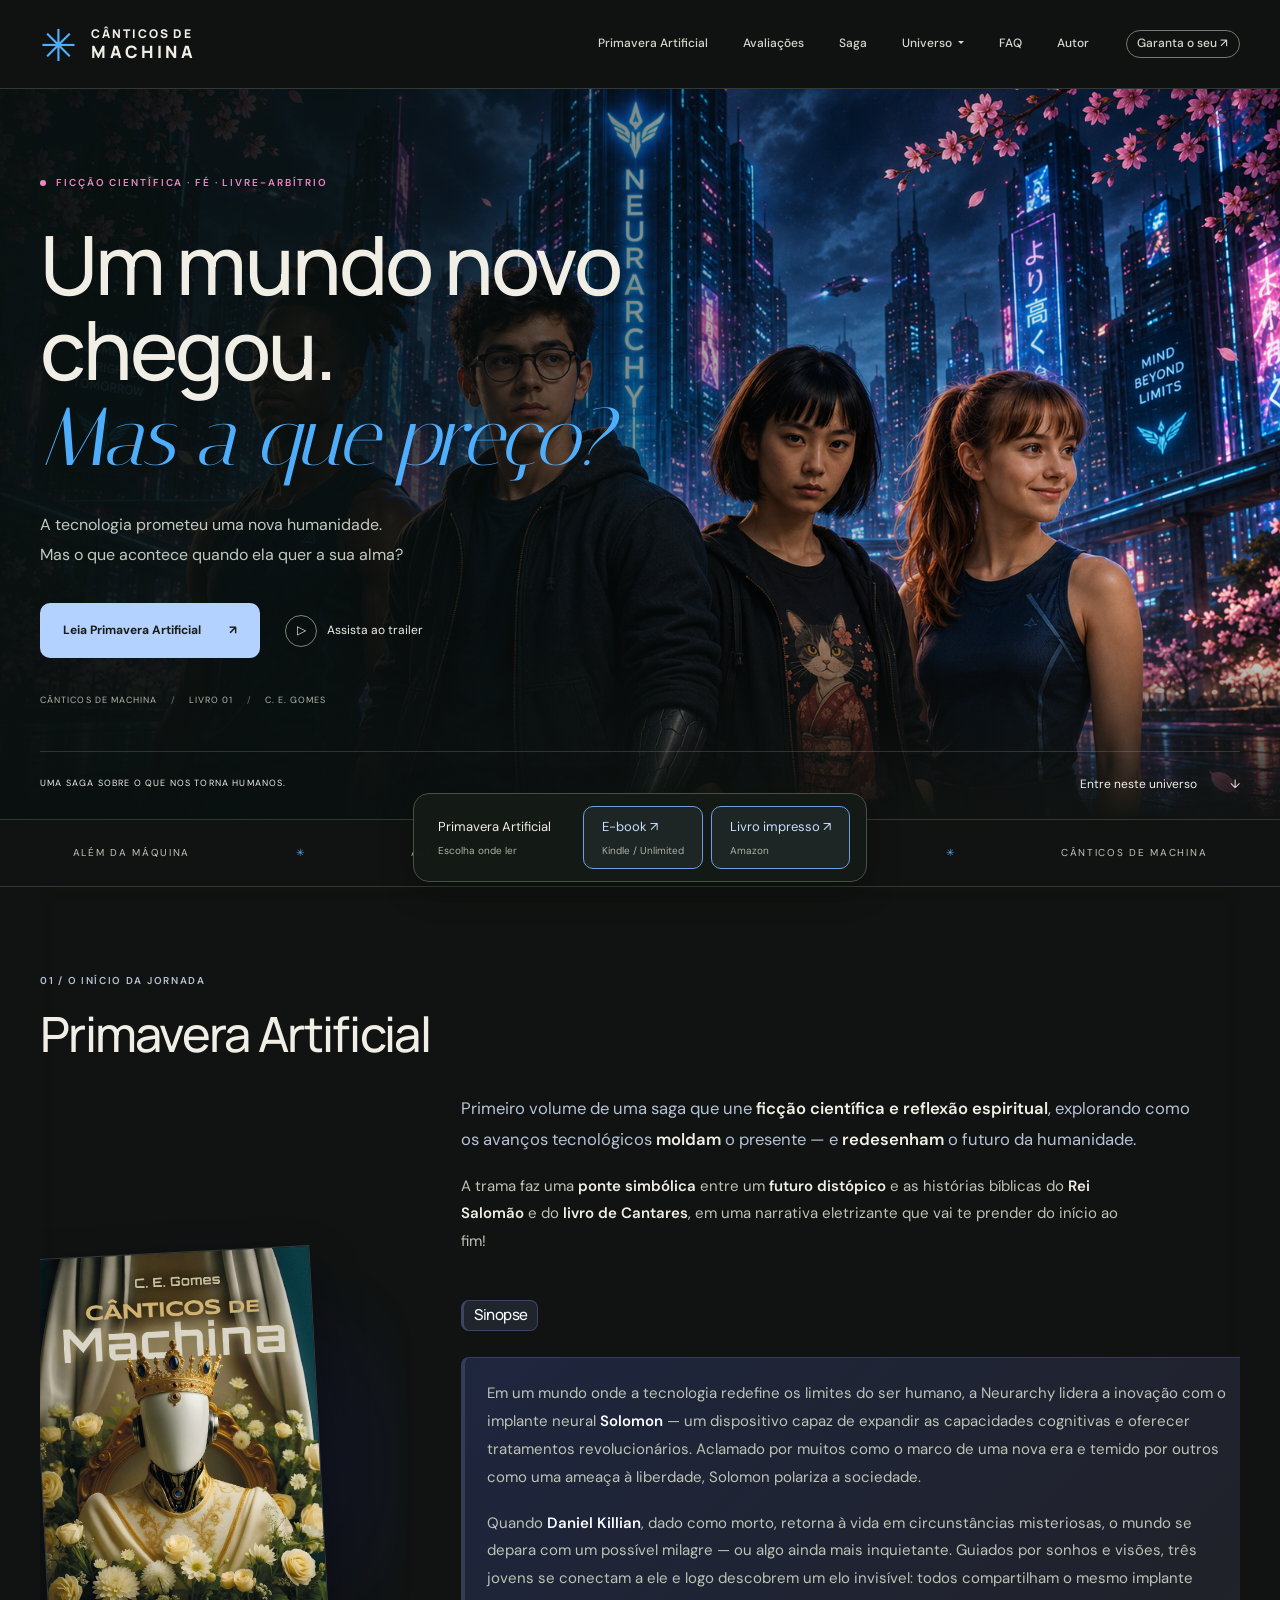
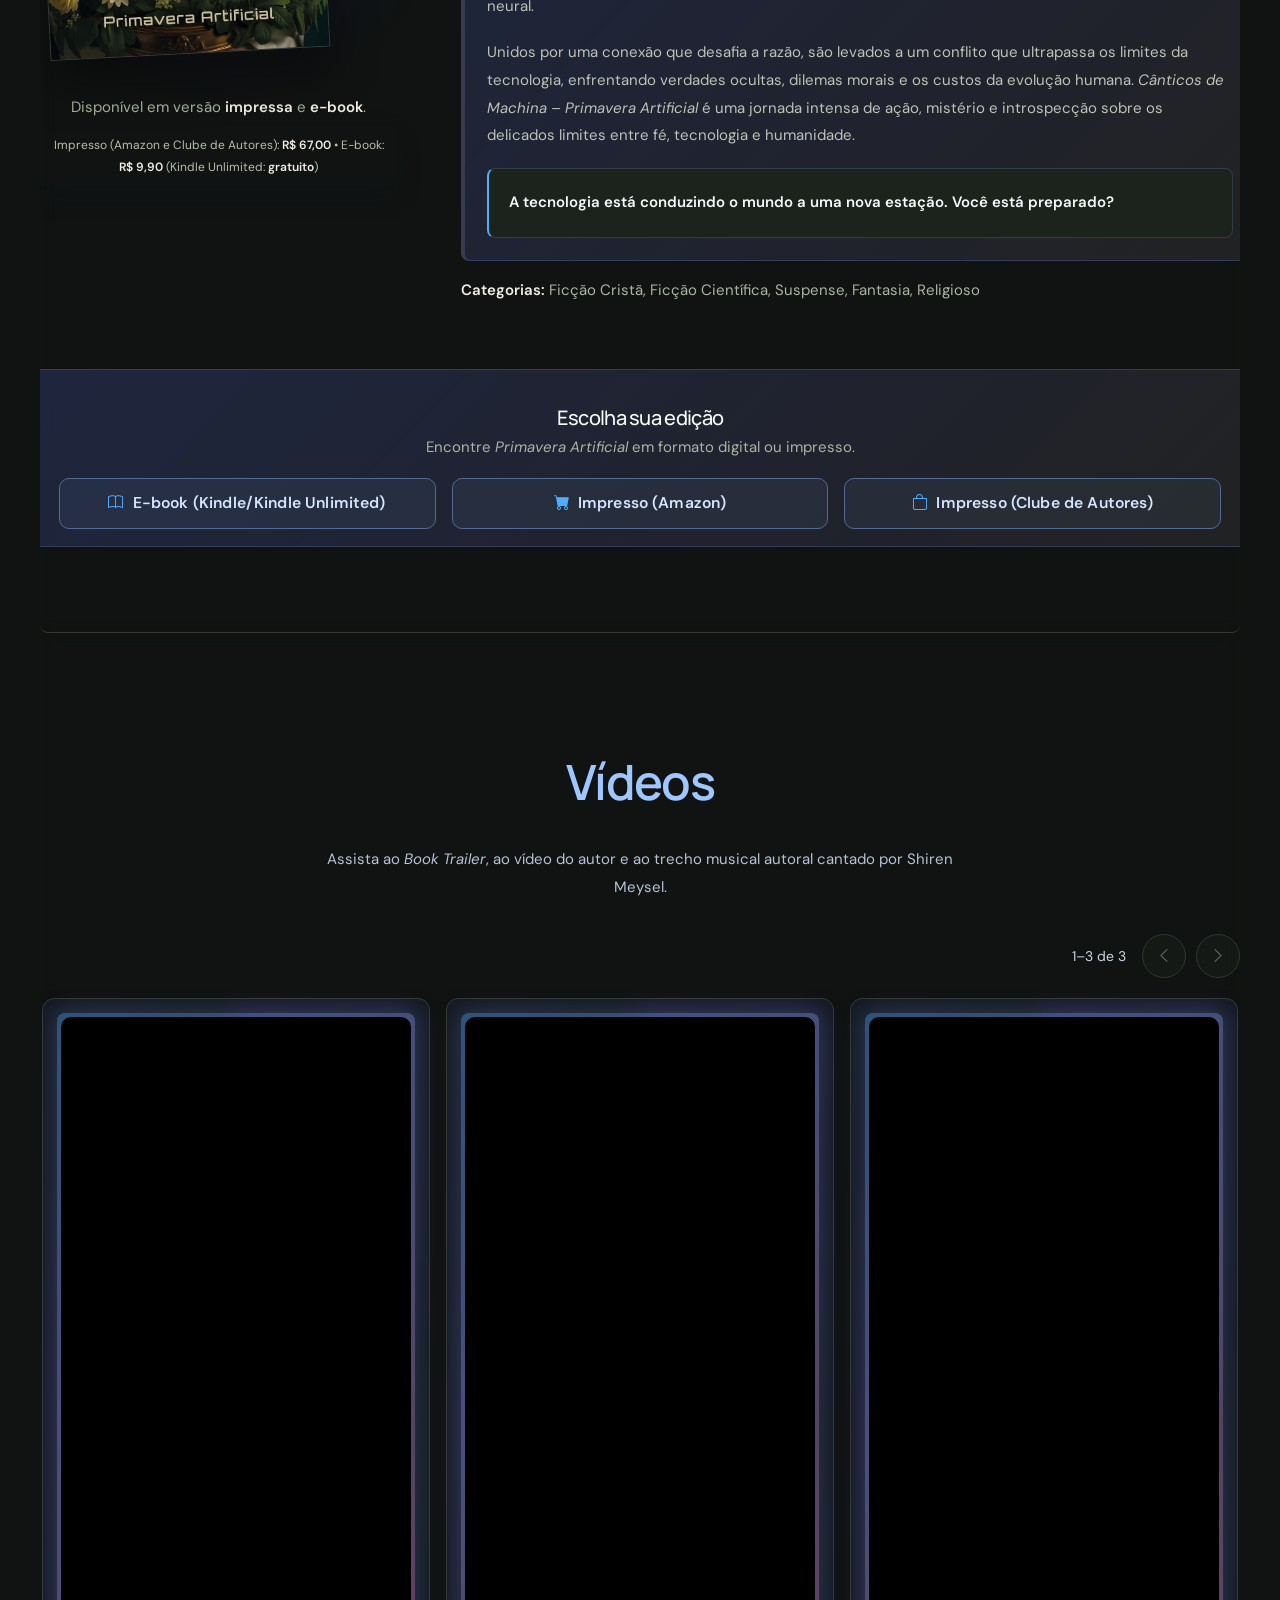
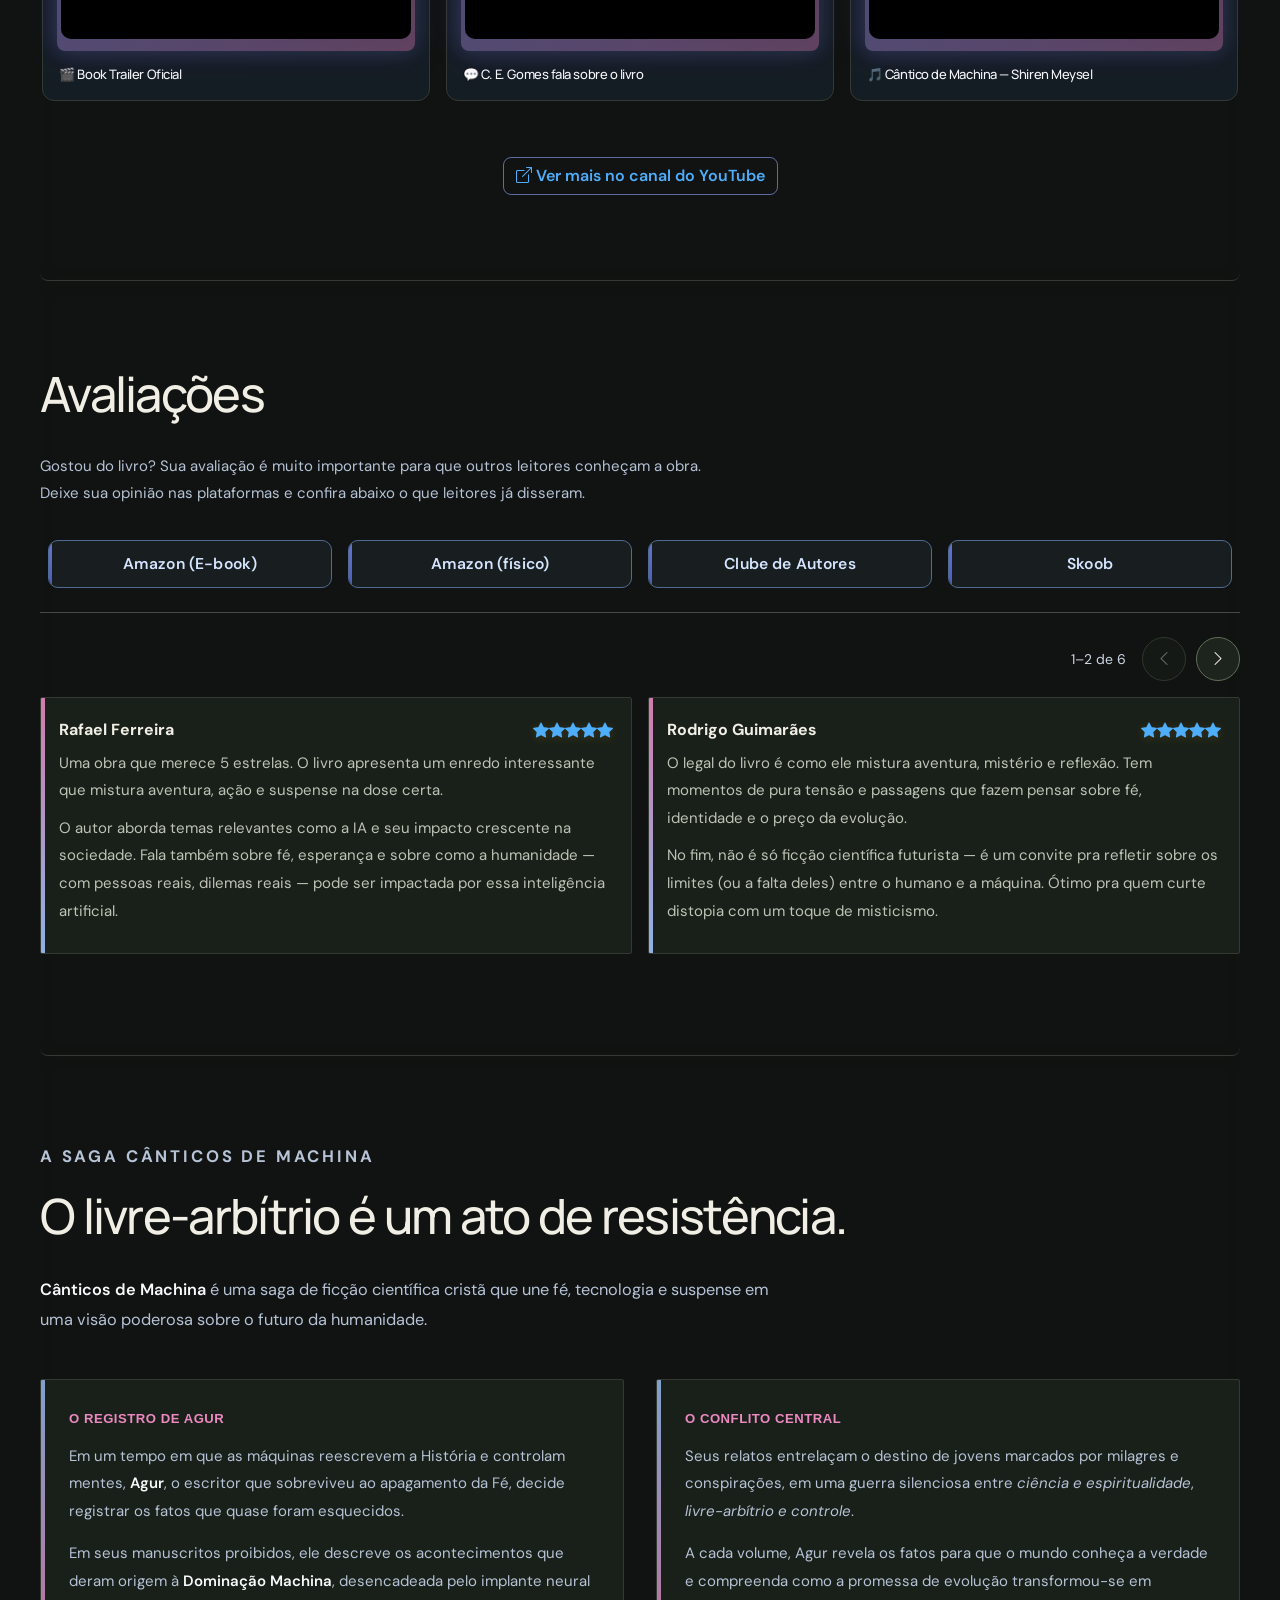
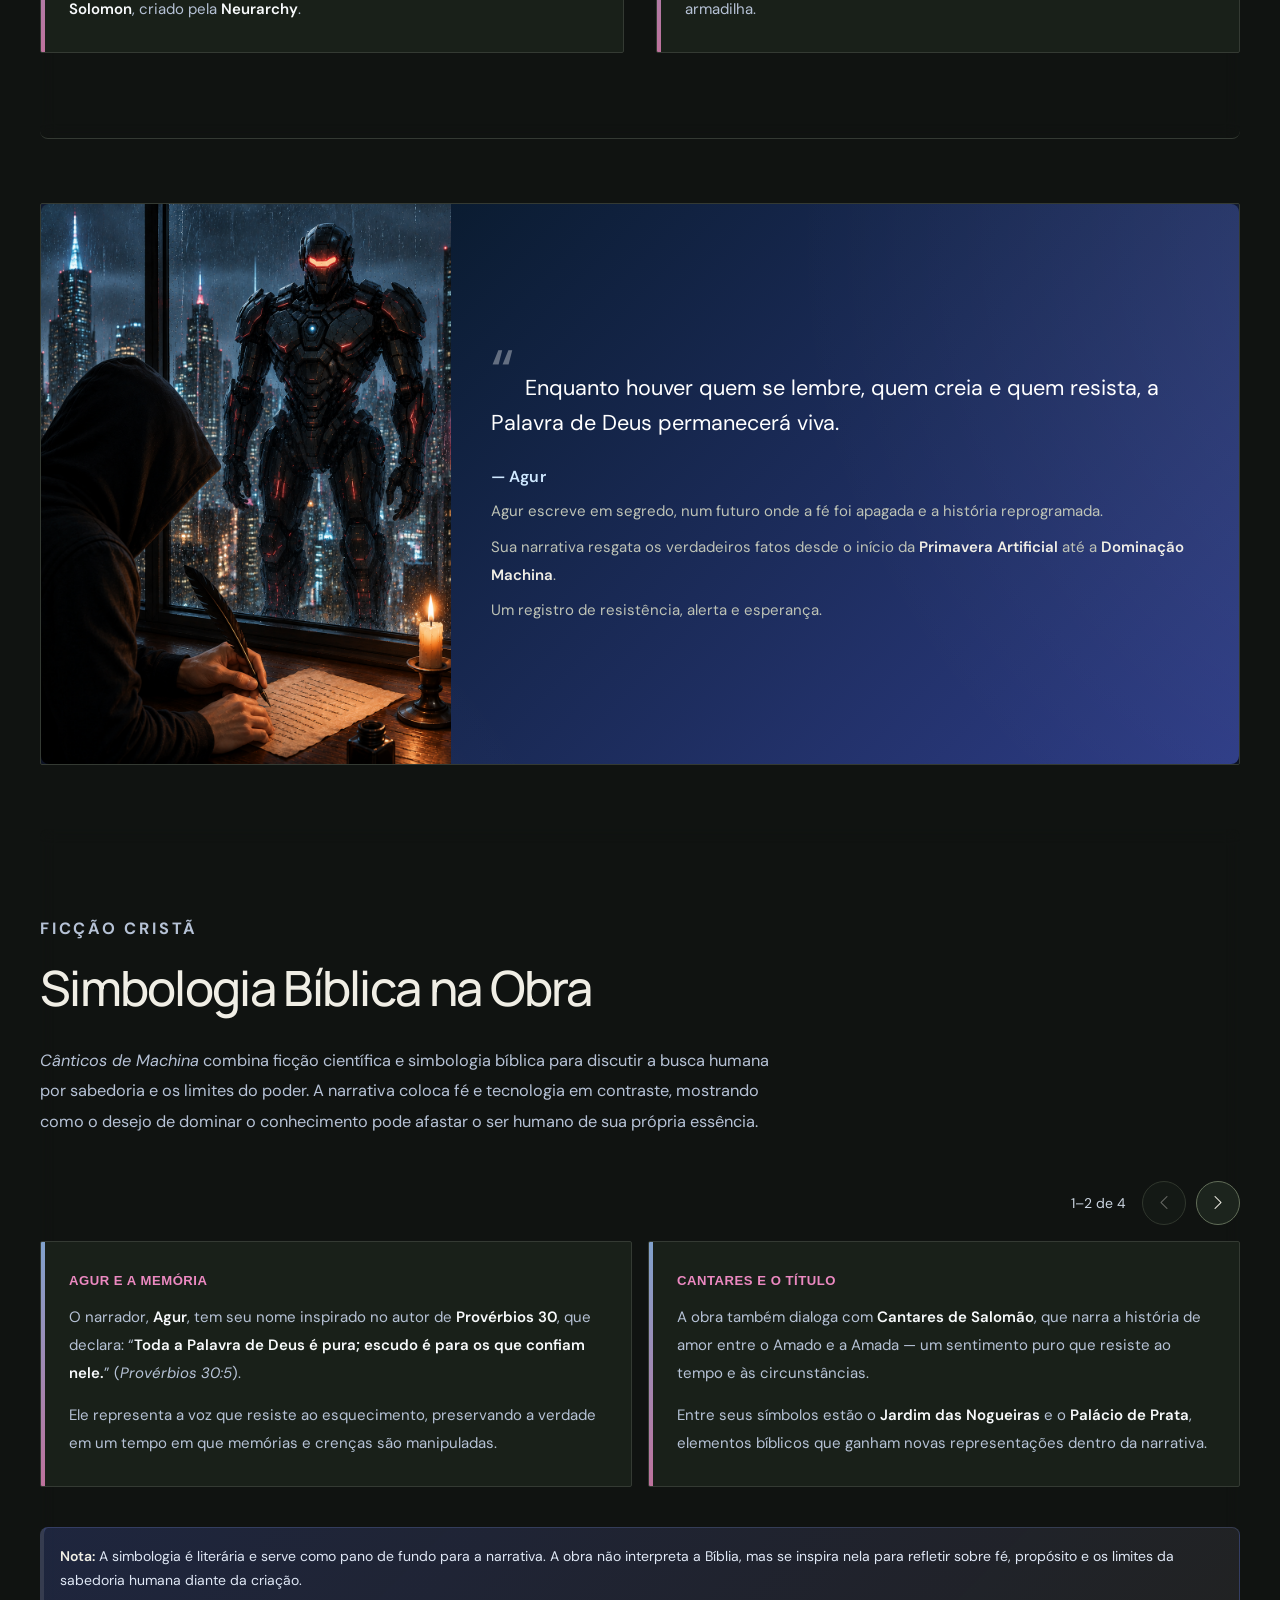
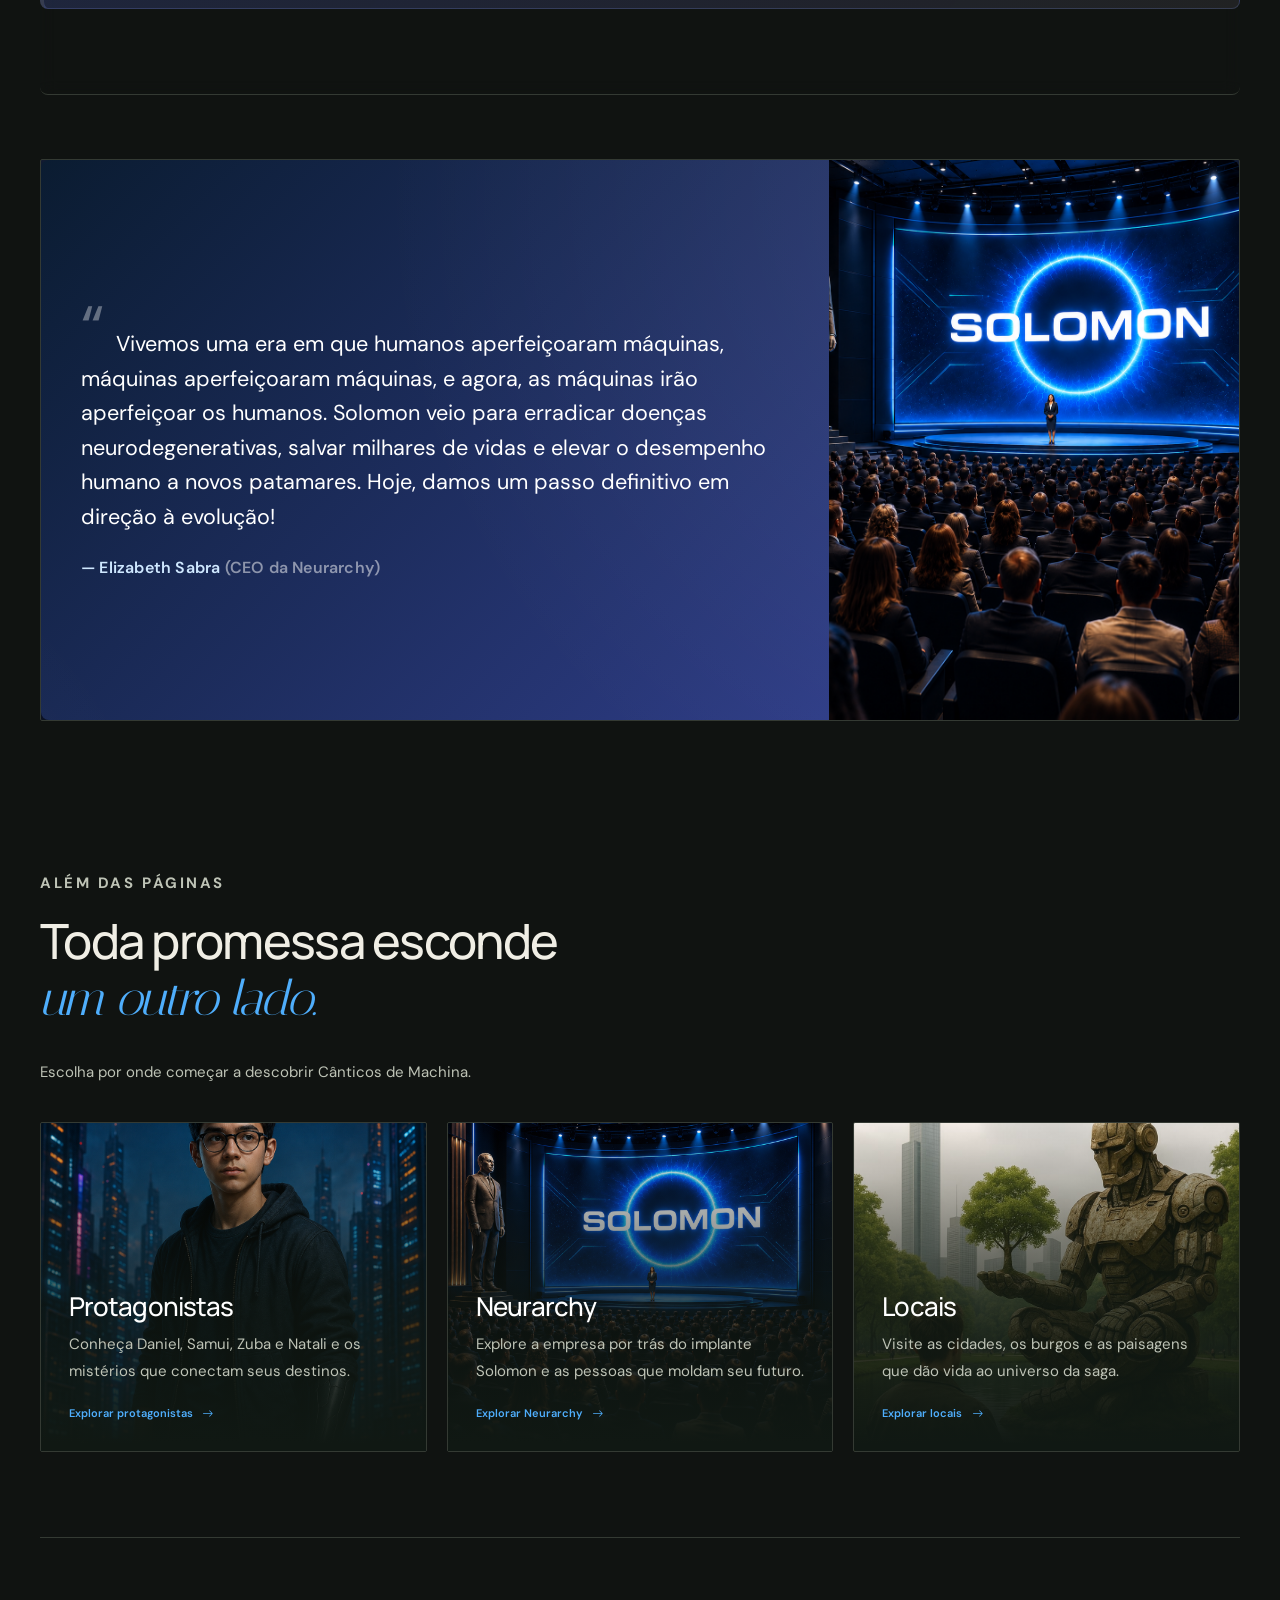
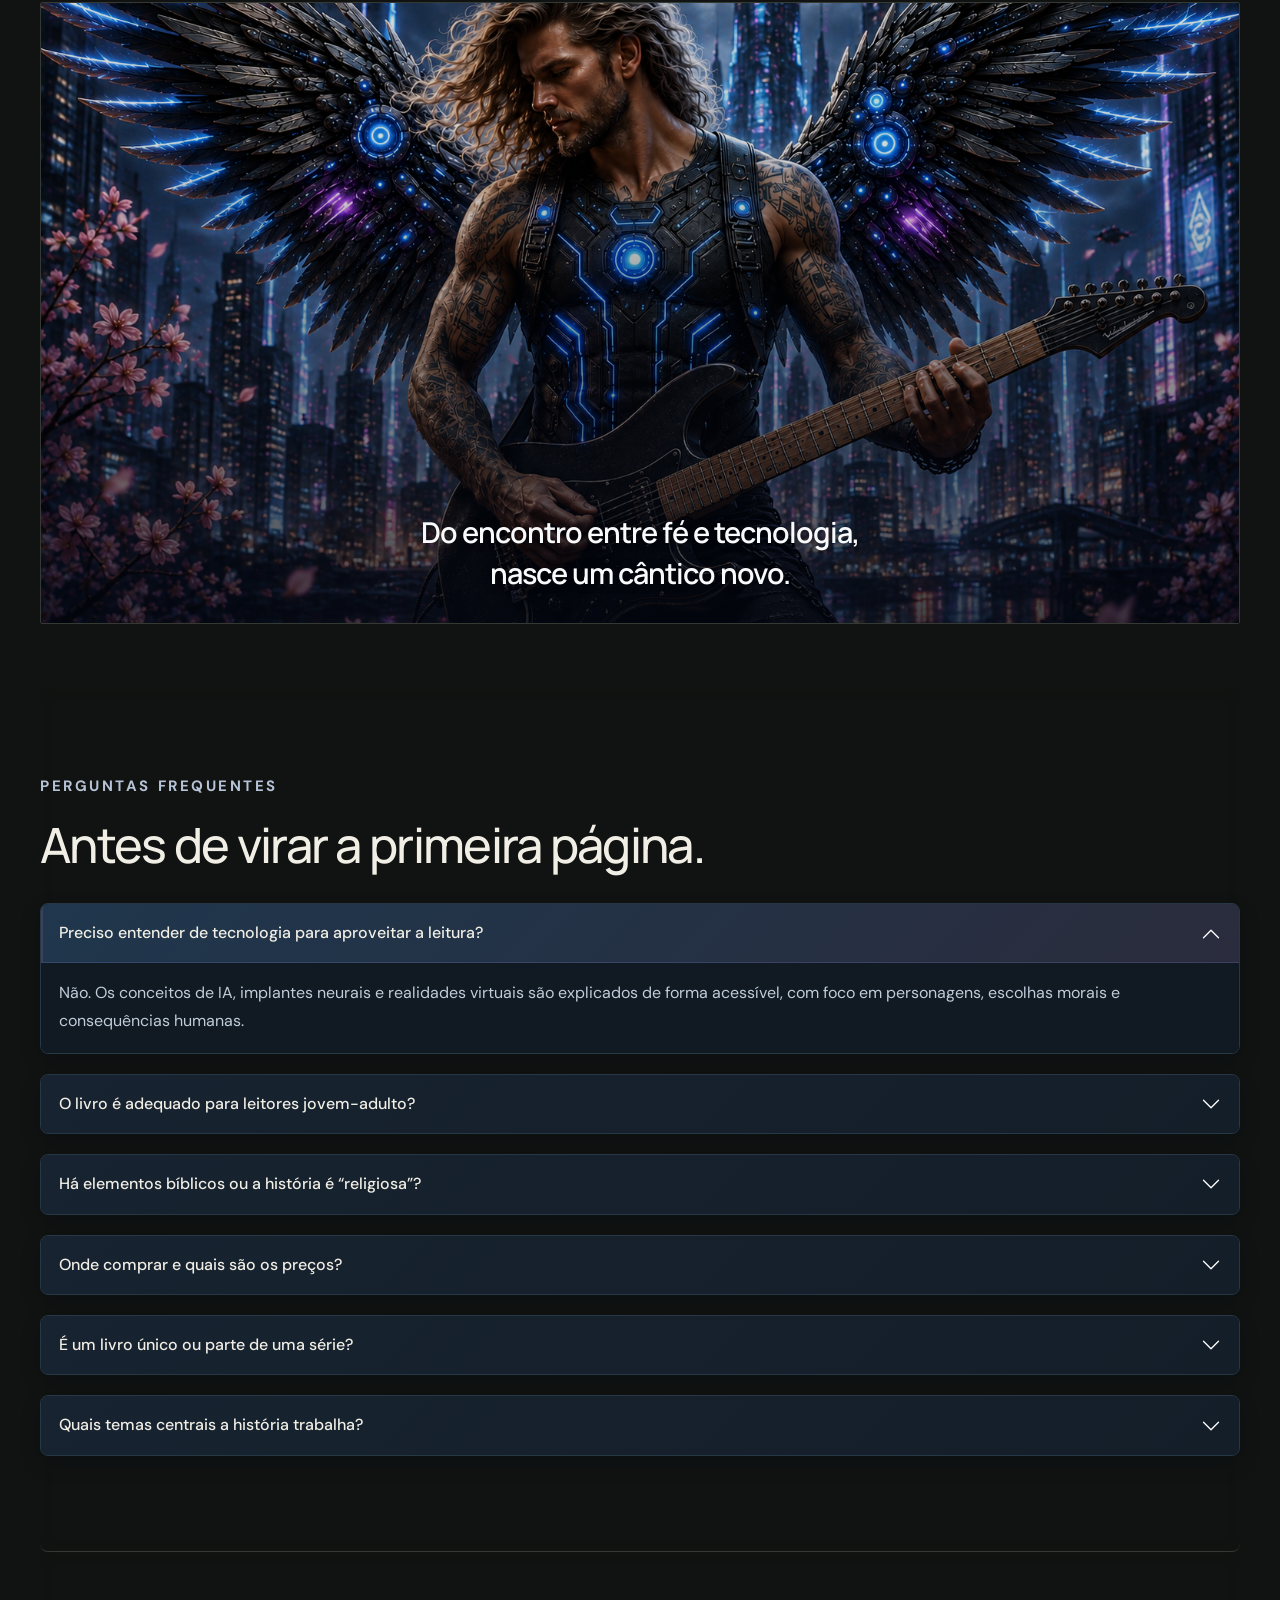
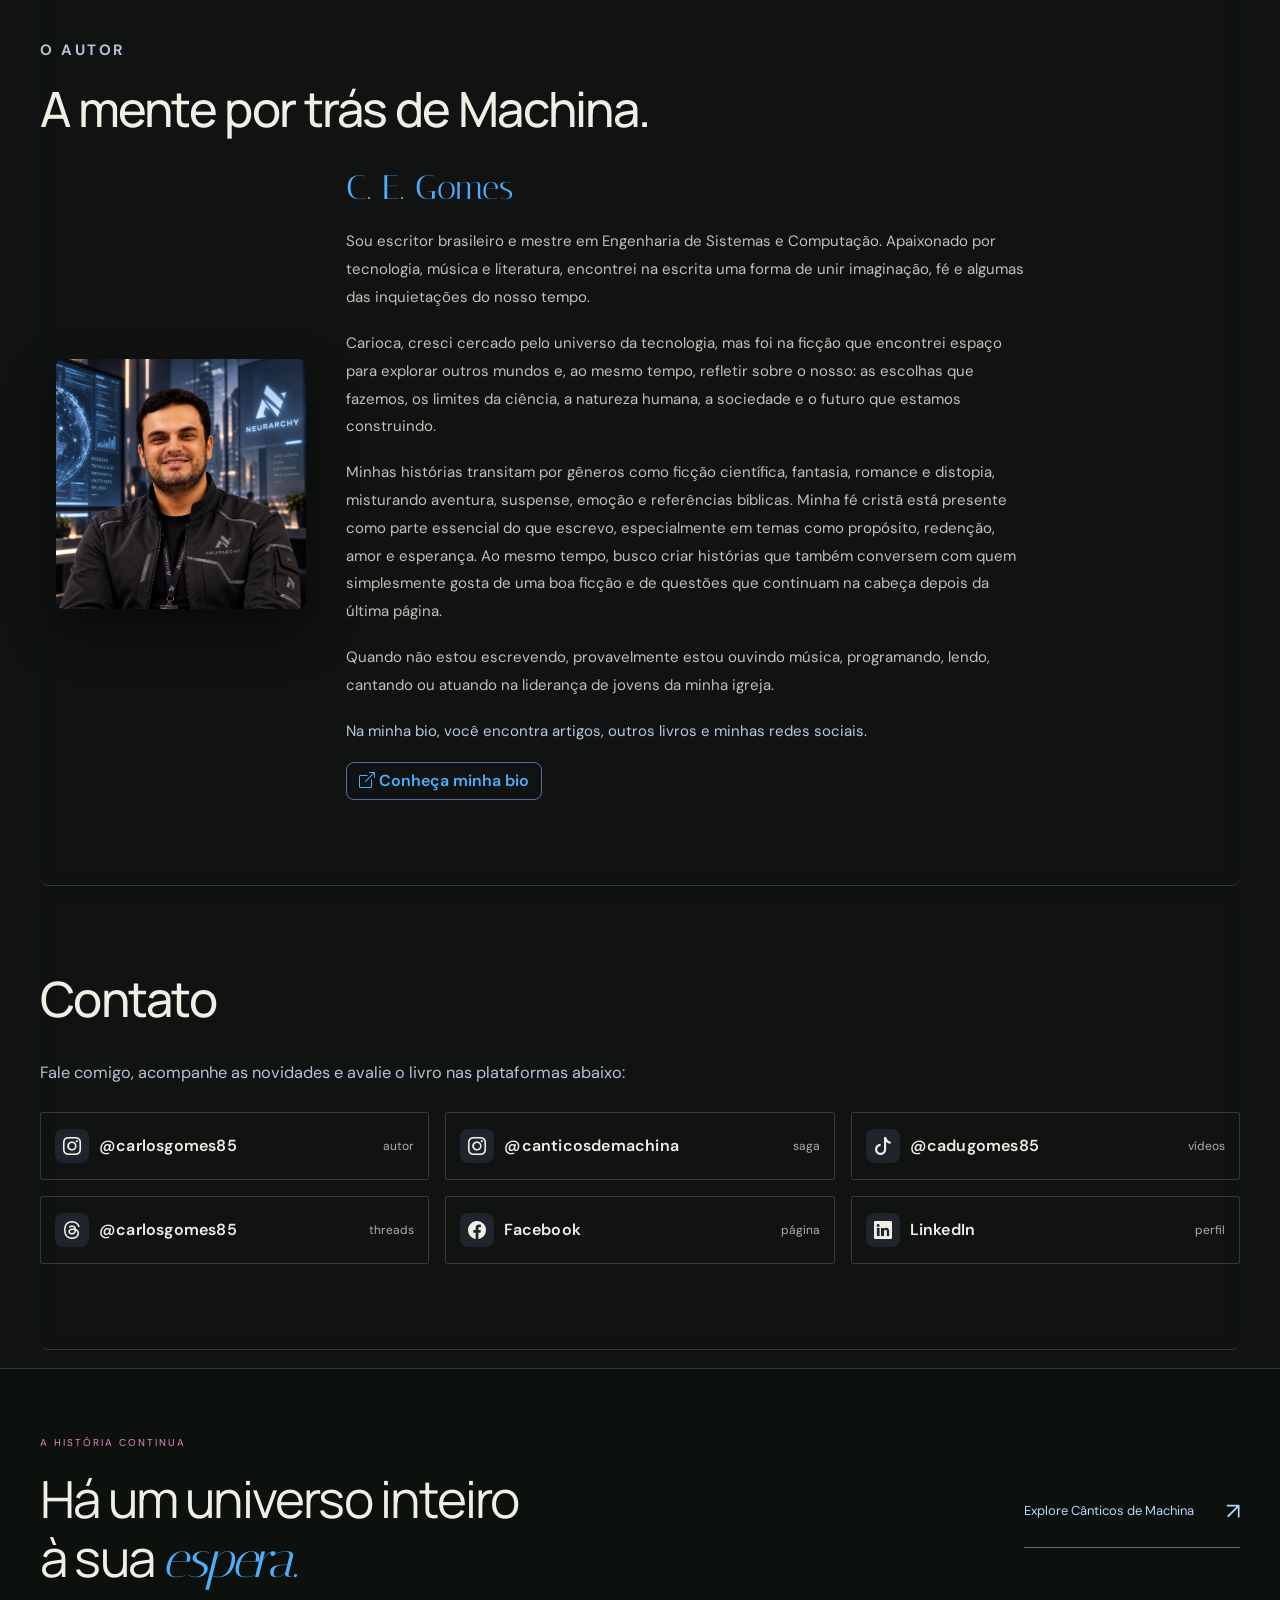
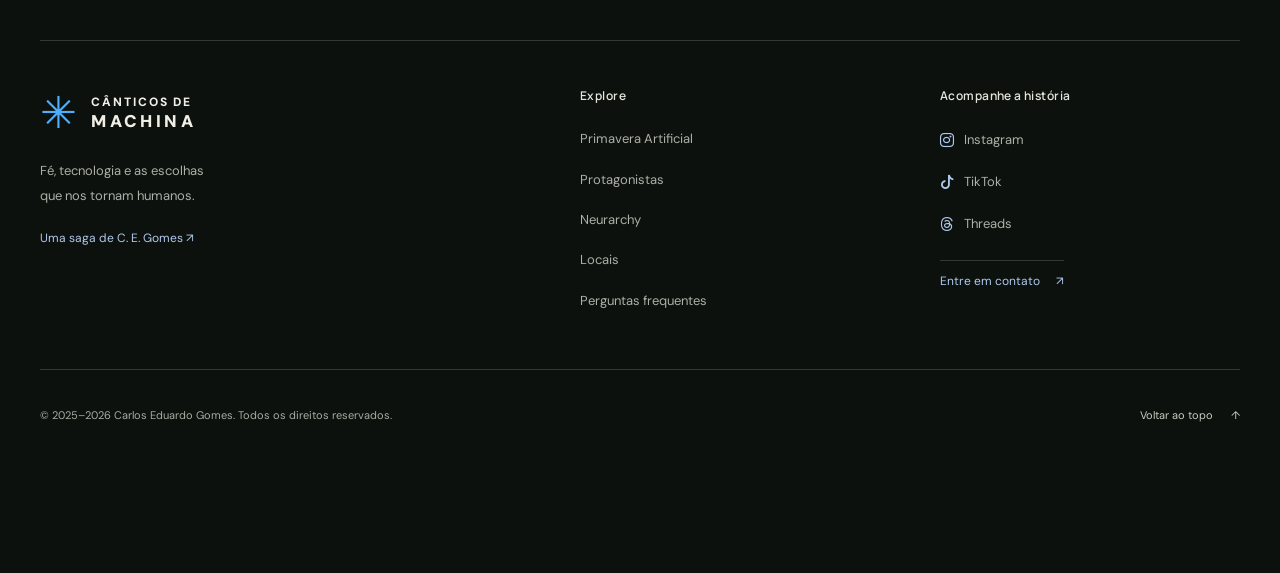
==== index.html @ ac809677 "melhorias SEO" ====
<!DOCTYPE html>
<html lang="pt-BR">

<head>
  <!-- Google tag (gtag.js) -->
  <script async src="https://www.googletagmanager.com/gtag/js?id=AW-962271698"></script>
  <script src="./js/analytics.js"></script>

  <meta charset="UTF-8" />
  <meta name="viewport" content="width=device-width, initial-scale=1" />

  <link rel="icon" href="https://www.canticosdemachina.com.br/favicon.ico" type="image/x-icon">
  <link rel="shortcut icon" href="https://www.canticosdemachina.com.br/favicon.ico" type="image/x-icon">

  <title>Cânticos de Machina – Primavera Artificial (Ficção Cristã & Sci-Fi) | C. E. Gomes</title>
  <meta name="description"
    content="Cânticos de Machina – Primavera Artificial: ficção cristã e ficção científica que cruzam fé, IA e implantes neurais. Leia a sinopse e compre o livro impresso (Amazon/Clube de Autores) ou e-book.">
  <!-- Removido meta keywords (Google ignora) -->
  <meta name="author" content="C. E. Gomes" />
  <!-- Robots com políticas de preview para CTR -->
  <meta name="robots" content="index, follow, max-snippet:-1, max-image-preview:large, max-video-preview:-1" />
  <link rel="canonical" href="https://www.canticosdemachina.com.br/">
  <meta name="theme-color" content="#050816">
  <meta name="referrer" content="strict-origin-when-cross-origin">

  <!-- Performance -->
  <link rel="preconnect" href="https://fonts.googleapis.com">
  <link rel="preconnect" href="https://fonts.gstatic.com" crossorigin>
  <link rel="preload" as="image" href="./img/logo-nome.png" />
  <link rel="preload" as="image" href="./img/banner.png" />
  <link rel="preload" as="image" href="./img/capa_livro.jpg" />

  <!-- Open Graph -->
  <meta property="og:title" content="Cânticos de Machina – Primavera Artificial">
  <meta property="og:description"
    content="Uma ficção cristã sobre fé, inteligência artificial, implantes cerebrais e os dilemas da humanidade. Disponível impresso na Amazon e no Clube de Autores.">
  <meta property="og:image" content="https://www.canticosdemachina.com.br/img/banner.png">
  <meta property="og:image:alt" content="Capa do livro Cânticos de Machina — Primavera Artificial">
  <meta property="og:image:width" content="1200">
  <meta property="og:image:height" content="630">
  <meta property="og:url" content="https://www.canticosdemachina.com.br/">
  <meta property="og:type" content="website">
  <meta property="og:site_name" content="Cânticos de Machina">
  <meta property="og:locale" content="pt_BR">
  <meta property="og:image:type" content="image/png">

  <!-- Twitter -->
  <meta name="twitter:card" content="summary_large_image">
  <meta name="twitter:title" content="Cânticos de Machina — Primavera Artificial">
  <meta name="twitter:description" content="Fé, IA, implantes neurais e os dilemas da humanidade.">
  <meta name="twitter:image" content="https://www.canticosdemachina.com.br/img/banner.png">
  <meta name="twitter:image:alt" content="Os quatro protagonistas diante da cidade futurista da Neurarchy">

  <!-- Bootstrap / Icons / Fonts -->
  <link href="https://cdn.jsdelivr.net/npm/bootstrap@5.3.3/dist/css/bootstrap.min.css" rel="stylesheet" />
  <link href="https://cdn.jsdelivr.net/npm/bootstrap-icons@1.11.3/font/bootstrap-icons.css" rel="stylesheet" />
  <link
    href="https://fonts.googleapis.com/css2?family=DM+Sans:wght@400;500;600;700&family=Manrope:wght@400;500;600;700;800&family=Italiana&display=swap"
    rel="stylesheet" />
  <link rel="stylesheet" href="./css/styles.css" />
  <link rel="stylesheet" href="./css/editorial.css" />

</head>

<body id="topo" data-design="editorial">
  <a class="skip-link" href="#conteudo">Pular para o conteúdo principal</a>

  <div class="bg-pattern" aria-hidden="true"></div>

  <nav class="navbar navbar-expand-lg" role="navigation" aria-label="Principal">
    <div class="container">
      <a class="navbar-brand wordmark" href="./index.html" aria-label="Cânticos de Machina — início"><span class="brand-symbol" aria-hidden="true">✳</span><span>CÂNTICOS DE<span class="brand-bottom">MACHINA</span></span></a>
      <button class="navbar-toggler" type="button" data-bs-toggle="collapse" data-bs-target="#navbarNav"
        aria-controls="navbarNav" aria-expanded="false" aria-label="Alternar navegação">
        <span class="navbar-toggler-icon"></span>
      </button>
      <div class="collapse navbar-collapse justify-content-end" id="navbarNav">
        <ul class="navbar-nav">
          <li class="nav-item"><a class="nav-link" href="#livro">Primavera Artificial</a></li>
          <li class="nav-item"><a class="nav-link" href="#avaliacoes">Avaliações</a></li>
          <li class="nav-item"><a class="nav-link" href="#saga">Saga</a></li>

          <li class="nav-item dropdown">
            <a class="nav-link dropdown-toggle" href="#" id="universoDropdown" role="button" data-bs-toggle="dropdown"
              aria-expanded="false">
              Universo
            </a>
            <ul class="dropdown-menu" aria-labelledby="universoDropdown">
              <li><a class="dropdown-item" href="./protagonistas.html">Protagonistas</a></li>
              <li><a class="dropdown-item" href="./neurarchy.html">Neurarchy</a></li>
              <li><a class="dropdown-item" href="./locais.html">Locais</a></li>
            </ul>
          </li>
          <li class="nav-item"><a class="nav-link" href="#faq">FAQ</a></li>
          <li class="nav-item"><a class="nav-link" href="#sobre">Autor</a></li>
          <li class="nav-item"><a class="nav-link nav-buy" href="https://www.amazon.com.br/dp/B0FL1GM5PG" target="_blank" rel="noopener">Garanta o seu ↗</a></li>
        </ul>
      </div>
    </div>
  </nav>




  <!-- Header -->
  <header class="story-hero">
    <img class="hero-art" src="./img/banner.png" alt="Os quatro protagonistas diante da cidade futurista da Neurarchy, entre luzes e flores de cerejeira." fetchpriority="high" decoding="async">
    <div class="hero-shade" aria-hidden="true"></div>
    <div class="container hero-layout">
      <div class="hero-copy">
        <p class="eyebrow"><span></span> FICÇÃO CIENTÍFICA · FÉ · LIVRE-ARBÍTRIO</p>
        <h1>Um mundo novo chegou.<br><em>Mas a que preço?</em></h1>
        <p class="hero-description">A tecnologia prometeu uma nova humanidade. <br>Mas o que acontece quando ela quer a sua alma?</p>
        <div class="hero-actions"><a class="editorial-button" href="https://www.amazon.com.br/dp/B0FL1GM5PG" target="_blank" rel="noopener">Leia Primavera Artificial <span aria-hidden="true">↗</span></a><a class="text-link" href="#video"><span class="play-symbol" aria-hidden="true">▷</span> Assista ao trailer</a></div>
        <p class="hero-byline">CÂNTICOS DE MACHINA <span>/</span> LIVRO 01 <span>/</span> C. E. GOMES</p>
      </div>
      <div class="hero-bottom"><span>UMA SAGA SOBRE O QUE NOS TORNA HUMANOS.</span><a href="#explore-universo">Entre neste universo <span aria-hidden="true">↓</span></a></div>
    </div>
  </header>
  <div class="theme-strip" aria-hidden="true"><span>ALÉM DA MÁQUINA</span><i>✳</i><span>ALÉM DO VISÍVEL</span><i>✳</i><span>ALÉM DA RAZÃO</span><i>✳</i><span>CÂNTICOS DE MACHINA</span></div>

  <main id="conteudo" class="container my-5">
    <!-- LIVRO -->
    <section id="livro" class="card-custom" aria-labelledby="titulo-livro">
      <p class="eyebrow">01 / O INÍCIO DA JORNADA</p>
      <h2 id="titulo-livro">
        <i class="bi bi-journal-bookmark-fill" aria-hidden="true"></i> 
        Primavera Artificial
      </h2>
      <div class="row align-items-center">
        <div class="col-lg-8">
<!--           <h4><strong class="text-dark text-opacity-75">Livro 1: Cânticos de Machina — Primavera Artificial</strong></h4>
 -->          <p>
            Primeiro volume de uma saga que une <strong>ficção científica e reflexão espiritual</strong>,
            explorando como os avanços tecnológicos <strong>moldam</strong> o presente — e <strong>redesenham</strong> o
            futuro da humanidade.
          </p>
          <p>
            A trama faz uma <strong>ponte simbólica</strong> entre um <strong>futuro distópico</strong> e as histórias
            bíblicas do <strong>Rei Salomão</strong> e do <strong>livro de Cantares</strong>, em uma narrativa
            eletrizante que vai
            te prender do início ao fim!
          </p>
          <h5>Sinopse</h5>
          <div class="text-flow synopsis-flow">
            <p>Em um mundo onde a tecnologia redefine os limites do ser humano, a Neurarchy lidera a inovação com o
              implante neural <strong>Solomon</strong> — um dispositivo capaz de expandir as capacidades cognitivas e
              oferecer tratamentos revolucionários. Aclamado por muitos como o marco de uma nova era e temido por outros
              como uma ameaça à liberdade, Solomon polariza a sociedade.</p>
            <p>Quando <strong>Daniel Killian</strong>, dado como morto, retorna à vida em circunstâncias misteriosas, o
              mundo se depara com um possível milagre — ou algo ainda mais inquietante. Guiados por sonhos e visões,
              três jovens se conectam a ele e logo descobrem um elo invisível: todos compartilham o mesmo implante
              neural.</p>
            <p>Unidos por uma conexão que desafia a razão, são levados a um conflito que ultrapassa os limites da
              tecnologia, enfrentando verdades ocultas, dilemas morais e os custos da evolução humana. <i>Cânticos de
                Machina – Primavera Artificial</i> é uma jornada intensa de ação, mistério e introspecção sobre os
              delicados limites entre fé, tecnologia e humanidade.</p>
            <p class="reading-callout"><strong>A tecnologia está conduzindo o mundo a uma nova estação. Você está
                preparado?</strong></p>
          </div>
          <p><strong>Categorias:</strong> <span class="text-secondary">Ficção Cristã, Ficção Científica, Suspense,
              Fantasia, Religioso</span></p>
          <!--p><strong>Temas:</strong> <span class="text-secondary">fé, avanços tecnológicos, inteligência artificial,
              implantes cerebrais, realidades virtuais, dilemas éticos e livre arbítrio.</span></p-->
        </div>

        <div class="col-lg-4 text-center mt-4 mt-lg-0">
          <img src="./img/capa_livro.jpg"
            alt="Capa do livro de ficção cristã Cânticos de Machina – Primavera Artificial"
            class="img-fluid rounded capa-livro mb-3" loading="lazy" decoding="async" />
          <p class="text-secondary small mb-1">Disponível em versão <strong>impressa</strong> e <strong>e-book</strong>.
          </p>
          <p class="price-note mb-0">
            Impresso (Amazon e Clube de Autores): <strong>R$ 67,00</strong> •
            E-book: <strong>R$ 9,90</strong> (Kindle Unlimited: <strong>gratuito</strong>)
          </p>
        </div>
      </div>
      <div class="row align-items-center p-2">
        <div class="col-12 mt-4 mt-lg-0" role="group" aria-label="Links de compra">
          <h3 class="h5 text-center mb-1">Escolha sua edição</h3>
          <p class="text-center text-secondary mb-3 mx-auto">Encontre <em>Primavera Artificial</em> em formato digital ou impresso.</p>

          <div class="row row-cols-1 row-cols-md-3 g-2 g-md-3 justify-content-center">
            <div class="col d-grid">
              <a href="https://www.amazon.com.br/dp/B0FL1GM5PG" target="_blank" rel="noopener"
                class="btn btn-primary w-100 d-flex align-items-center justify-content-center text-break">
                <i class="bi bi-book me-2" aria-hidden="true"></i> E-book (Kindle/Kindle Unlimited)
              </a>
            </div>

            <div class="col d-grid">
              <a href="https://www.amazon.com.br/dp/6552783329" target="_blank" rel="noopener"
                class="btn btn-primary w-100 d-flex align-items-center justify-content-center text-break">
                <i class="bi bi-cart-fill me-2" aria-hidden="true"></i> Impresso (Amazon)
              </a>
            </div>

            <div class="col d-grid">
              <a href="https://clubedeautores.com.br/livro/canticos-de-machina" target="_blank" rel="noopener"
                class="btn btn-primary w-100 d-flex align-items-center justify-content-center text-break">
                <i class="bi bi-bag me-2" aria-hidden="true"></i> Impresso (Clube de Autores)
              </a>
            </div>

          </div>

        </div>
      </div>

    </section>

    <!-- SEÇÃO DE VÍDEOS -->
    <section id="video" class="card-custom" aria-labelledby="titulo-video">
      <h2 id="titulo-video" class="mb-1 text-center fade-in">
        <i class="bi bi-play-btn-fill" aria-hidden="true"></i>
        <span class="video-title">Vídeos</span>
      </h2>
      <p class="video-subtitle text-center fade-in">
        Assista ao <em>Book Trailer</em>, ao vídeo do autor e ao trecho musical autoral cantado por Shiren Meysel.
      </p>

      <div class="card-carousel-controls" data-carousel-controls="video-cards" hidden>
        <span class="card-carousel-status" aria-live="polite" aria-atomic="true"></span>
        <button class="card-carousel-button" type="button" data-direction="-1" aria-controls="video-cards" aria-label="Vídeos anteriores"><i class="bi bi-chevron-left" aria-hidden="true"></i></button>
        <button class="card-carousel-button" type="button" data-direction="1" aria-controls="video-cards" aria-label="Próximos vídeos"><i class="bi bi-chevron-right" aria-hidden="true"></i></button>
      </div>
      <div id="video-cards" class="card-carousel" tabindex="0" role="region" aria-label="Vídeos de Cânticos de Machina" aria-roledescription="carrossel">
        <!-- Book Trailer -->
        <div class="video-item" aria-label="Book Trailer de Cânticos de Machina">
          <div class="short-embed">
            <iframe src="https://www.youtube-nocookie.com/embed/JS2PrdXC4qI?rel=0&modestbranding=1&playsinline=1"
              title="Book Trailer – Cânticos de Machina" loading="lazy"
              allow="accelerometer; autoplay; clipboard-write; encrypted-media; gyroscope; picture-in-picture; web-share"
              allowfullscreen aria-describedby="video-book-trailer-description"></iframe>
          </div>
          <h3 class="video-caption">🎬 Book Trailer Oficial</h3>
          <p id="video-book-trailer-description" class="visually-hidden">Book trailer oficial do livro Cânticos de Machina — Primavera Artificial.</p>
        </div>

        <!-- Vídeo do autor -->
        <div class="video-item" aria-label="Autor C. E. Gomes falando sobre o livro">
          <div class="short-embed">
            <iframe src="https://www.youtube-nocookie.com/embed/JsjFpKgdNR0?rel=0&modestbranding=1&playsinline=1"
              title="C. E. Gomes fala sobre Cânticos de Machina" loading="lazy"
              allow="accelerometer; autoplay; clipboard-write; encrypted-media; gyroscope; picture-in-picture; web-share"
              allowfullscreen aria-describedby="video-author-description"></iframe>
          </div>
          <h3 class="video-caption">💬 C. E. Gomes fala sobre o livro</h3>
          <p id="video-author-description" class="visually-hidden">C. E. Gomes apresenta o livro Cânticos de Machina — Primavera Artificial.</p>
        </div>

        <!-- Cântico de Machina -->
        <div class="video-item" aria-label="Trecho da música autoral Cântico de Machina cantada por Shiren Meysel">
          <div class="short-embed">
            <iframe src="https://www.youtube-nocookie.com/embed/n7H7A0oV92I?rel=0&modestbranding=1&playsinline=1"
              title="Cântico de Machina cantado por Shiren Meysel" loading="lazy"
              allow="accelerometer; autoplay; clipboard-write; encrypted-media; gyroscope; picture-in-picture; web-share"
              allowfullscreen aria-describedby="video-song-description"></iframe>
          </div>
          <h3 class="video-caption">🎵 Cântico de Machina — Shiren Meysel</h3>
          <p id="video-song-description" class="visually-hidden">Trecho da música autoral Cântico de Machina, cantada por Shiren Meysel.</p>
        </div>
      </div>

      <div class="text-center mt-4 fade-in">
        <a class="btn btn-outline-primary" href="https://www.youtube.com/@carlosgomes85" target="_blank" rel="noopener">
          <i class="bi bi-box-arrow-up-right" aria-hidden="true"></i> Ver mais no canal do YouTube
        </a>
      </div>
    </section>

    <section id="citacao" class="card-custom d-none" aria-labelledby="titulo-citacao">

      <h2 id="titulo-citacao"><i class="bi bi-chat-left-quote-fill" aria-hidden="true"></i> Citações</h2>

      <figure class="quote-hero">
        <blockquote class="mb-2">
          <span class="quote-mark" aria-hidden="true">“</span>
          Vivemos uma era em que humanos aperfeiçoaram máquinas, máquinas aperfeiçoaram máquinas, e agora, as máquinas
          irão aperfeiçoar os humanos.
          Solomon veio para erradicar doenças neurodegenerativas, salvar milhares de vidas e elevar o desempenho humano
          a novos patamares.
          Hoje, damos um passo definitivo em direção à evolução!
        </blockquote>
        <figcaption class="who">— Elizabeth Sabra <span class="text-white-50">(CEO da Neurarchy)</span></figcaption>
      </figure>


      <figure class="quote-hero">
        <blockquote class="mb-2">
          <span class="quote-mark" aria-hidden="true">“</span>
          Enquanto houver quem se lembre, quem creia e quem resista, a Palavra de Deus permanecerá viva.
        </blockquote>
        <figcaption class="who">— Agur</figcaption>
      </figure>


      <figure class="quote-hero">
        <blockquote class="mb-2">
          <span class="quote-mark" aria-hidden="true">“</span>
          Eu anseio por uma Humanidade com a mente livre, mas muitos rejeitam essa liberdade, preferindo a falsa
          segurança oferecida por manipuladores. Não enxergam o perigo que está bem diante de seus olhos. Por isso, é
          meu dever expor essa ameaça, mesmo que isso exija alguns sacrifícios em nome de um bem maior.
        </blockquote>
        <figcaption class="who">— Adonijah</figcaption>
      </figure>

    </section>

    <section id="avaliacoes" class="card-custom" aria-labelledby="titulo-avaliacoes" itemscope
      itemtype="https://schema.org/ItemList">
      <h2 id="titulo-avaliacoes"><i class="bi bi-star-fill" aria-hidden="true"></i> Avaliações</h2>
      <p>
        Gostou do livro? Sua avaliação é muito importante para que outros leitores conheçam a obra.
        Deixe sua opinião nas plataformas e confira abaixo o que leitores já disseram.
      </p>

      <!-- CTA plataformas -->
      <div class="row row-cols-2 row-cols-lg-3 row-cols-xl-4 g-2 g-md-3 mt-3" role="group"
        aria-label="Plataformas para avaliar">
        <div class="col d-grid">
          <a href="https://www.amazon.com.br/dp/B0FL1GM5PG" target="_blank" rel="noopener"
            class="btn btn-primary w-100 d-flex align-items-center justify-content-center gap-2 py-3">
            <span>Amazon (E-book)</span>
          </a>
        </div>

        <div class="col d-grid">
          <a href="https://www.amazon.com.br/dp/6552783329" target="_blank" rel="noopener"
            class="btn btn-primary w-100 d-flex align-items-center justify-content-center gap-2 py-3">
            <span>Amazon (físico)</span>
          </a>
        </div>

        <div class="col d-grid">
          <a href="https://clubedeautores.com.br/livro/canticos-de-machina" target="_blank" rel="noopener"
            class="btn btn-primary w-100 d-flex align-items-center justify-content-center gap-2 py-3">
            <span>Clube de Autores</span>
          </a>
        </div>

        <div class="col d-grid">
          <a href="https://www.skoob.com.br/canticos-de-machina-primavera-artificial-122595444ed122598175.html"
            target="_blank" rel="noopener"
            class="btn btn-primary w-100 d-flex align-items-center justify-content-center gap-2 py-3">
            <span>Skoob</span>
          </a>
        </div>

        <!--div class="col d-grid">
          <a href="https://www.goodreads.com/book/show/239675050-c-nticos-de-machina" target="_blank" rel="noopener"
            class="btn btn-primary w-100 d-flex align-items-center justify-content-center gap-2 py-3">
            <span>Goodreads</span>
          </a>
        </div-->
      </div>


      <hr class="my-4" />

      <!-- Lista de reviews -->
      <div class="card-carousel-controls" data-carousel-controls="avaliacoes-cards" hidden>
        <span class="card-carousel-status" aria-live="polite" aria-atomic="true"></span>
        <button class="card-carousel-button" type="button" data-direction="-1" aria-controls="avaliacoes-cards" aria-label="Avaliações dos leitores: cards anteriores"><i class="bi bi-chevron-left" aria-hidden="true"></i></button>
        <button class="card-carousel-button" type="button" data-direction="1" aria-controls="avaliacoes-cards" aria-label="Avaliações dos leitores: próximos cards"><i class="bi bi-chevron-right" aria-hidden="true"></i></button>
      </div>
      <div id="avaliacoes-cards" class="card-carousel" tabindex="0" role="region" aria-label="Avaliações dos leitores" aria-roledescription="carrossel" itemprop="itemListElement">
        <!-- Rafael Ferreira -->
        <article class="col" itemscope itemtype="https://schema.org/Review">
          <div class="review-card h-100">
            <div class="d-flex align-items-center justify-content-between mb-1">
              <div class="name" itemprop="author" itemscope itemtype="https://schema.org/Person">
                <span itemprop="name">Rafael Ferreira</span>
              </div>
              <div class="stars" aria-label="5 de 5 estrelas">
                <i class="bi bi-star-fill"></i><i class="bi bi-star-fill"></i><i class="bi bi-star-fill"></i><i
                  class="bi bi-star-fill"></i><i class="bi bi-star-fill"></i>
              </div>
            </div>
            <meta itemprop="reviewRating" itemscope itemtype="https://schema.org/Rating">
            <meta itemprop="ratingValue" content="5">
            <div itemprop="reviewBody">
              <p>Uma obra que merece 5 estrelas. O livro apresenta um enredo interessante que mistura aventura, ação e
                suspense na dose certa.</p>
              <p>O autor aborda temas relevantes como a IA e seu impacto crescente na sociedade. Fala também sobre fé,
                esperança e sobre como a humanidade — com pessoas reais, dilemas reais — pode ser impactada por essa
                inteligência artificial.</p>
            </div>
          </div>
        </article>

        <!-- Rodrigo Guimarães -->
        <article class="col" itemscope itemtype="https://schema.org/Review">
          <div class="review-card h-100">
            <div class="d-flex align-items-center justify-content-between mb-1">
              <div class="name" itemprop="author" itemscope itemtype="https://schema.org/Person">
                <span itemprop="name">Rodrigo Guimarães</span>
              </div>
              <div class="stars" aria-label="5 de 5 estrelas">
                <i class="bi bi-star-fill"></i><i class="bi bi-star-fill"></i><i class="bi bi-star-fill"></i><i
                  class="bi bi-star-fill"></i><i class="bi bi-star-fill"></i>
              </div>
            </div>
            <meta itemprop="reviewRating" itemscope itemtype="https://schema.org/Rating">
            <meta itemprop="ratingValue" content="5">
            <div itemprop="reviewBody">
              <p>O legal do livro é como ele mistura aventura, mistério e reflexão. Tem momentos de pura tensão e
                passagens que fazem pensar sobre fé, identidade e o preço da evolução.</p>
              <p>No fim, não é só ficção científica futurista — é um convite pra refletir sobre os limites (ou a falta
                deles) entre o humano e a máquina. Ótimo pra quem curte distopia com um toque de misticismo.</p>
            </div>
          </div>
        </article>

        <!-- Rafael Araújo -->
        <article class="col" itemscope itemtype="https://schema.org/Review">
          <div class="review-card h-100">
            <div class="d-flex align-items-center justify-content-between mb-1">
              <div class="name" itemprop="author" itemscope itemtype="https://schema.org/Person">
                <span itemprop="name">Rafael Araújo</span>
              </div>
              <div class="stars" aria-label="5 de 5 estrelas">
                <i class="bi bi-star-fill"></i><i class="bi bi-star-fill"></i><i class="bi bi-star-fill"></i><i
                  class="bi bi-star-fill"></i><i class="bi bi-star-fill"></i>
              </div>
            </div>
            <meta itemprop="reviewRating" itemscope itemtype="https://schema.org/Rating">
            <meta itemprop="ratingValue" content="5">
            <div itemprop="reviewBody">
              <p>Experiência diferente: mistura ficção científica com reflexões cristãs de forma especial.</p>
              <p>A cada capítulo há tecnologia e futuro, mas também mensagens sobre fé, propósito e a caminhada com
                Deus. Leitura que prende, faz pensar e edifica.</p>
            </div>
          </div>
        </article>

        <!-- Wagner Ventura -->
        <article class="col" itemscope itemtype="https://schema.org/Review">
          <div class="review-card h-100">
            <div class="d-flex align-items-center justify-content-between mb-1">
              <div class="name" itemprop="author" itemscope itemtype="https://schema.org/Person">
                <span itemprop="name">Wagner Ventura</span>
              </div>
              <div class="stars" aria-label="5 de 5 estrelas">
                <i class="bi bi-star-fill"></i><i class="bi bi-star-fill"></i><i class="bi bi-star-fill"></i><i
                  class="bi bi-star-fill"></i><i class="bi bi-star-fill"></i>
              </div>
            </div>
            <meta itemprop="reviewRating" itemscope itemtype="https://schema.org/Rating">
            <meta itemprop="ratingValue" content="5">
            <div itemprop="reviewBody">
              <p>Leitura obrigatória pra quem curte distopia, ficção científica, tecnologia, IA e religião — tudo numa
                trama envolvente com reflexões atuais sobre como a tecnologia influencia nossas vidas e espiritualidade.
                Valeu muito!</p>
            </div>
          </div>
        </article>

        <!-- Juliana Magna -->
        <article class="col" itemscope itemtype="https://schema.org/Review">
          <div class="review-card h-100">
            <div class="d-flex align-items-center justify-content-between mb-1">
              <div class="name" itemprop="author" itemscope itemtype="https://schema.org/Person">
                <span itemprop="name">Juliana Magna</span>
              </div>
              <div class="stars" aria-label="5 de 5 estrelas">
                <i class="bi bi-star-fill"></i><i class="bi bi-star-fill"></i><i class="bi bi-star-fill"></i><i
                  class="bi bi-star-fill"></i><i class="bi bi-star-fill"></i>
              </div>
            </div>
            <meta itemprop="reviewRating" itemscope itemtype="https://schema.org/Rating">
            <meta itemprop="ratingValue" content="5">
            <div itemprop="reviewBody">
              <p>Ótimo livro! Trama muito bem elaborada, com poder de envolver o leitor desde as primeiras páginas.</p>
            </div>
          </div>
        </article>

        <!-- Sonia Moreira -->
        <article class="col" itemscope itemtype="https://schema.org/Review">
          <div class="review-card h-100">
            <div class="d-flex align-items-center justify-content-between mb-1">
              <div class="name" itemprop="author" itemscope itemtype="https://schema.org/Person">
                <span itemprop="name">Sonia Moreira</span>
              </div>
              <div class="stars" aria-label="5 de 5 estrelas">
                <i class="bi bi-star-fill"></i><i class="bi bi-star-fill"></i><i class="bi bi-star-fill"></i><i
                  class="bi bi-star-fill"></i><i class="bi bi-star-fill"></i>
              </div>
            </div>
            <meta itemprop="reviewRating" itemscope itemtype="https://schema.org/Rating">
            <meta itemprop="ratingValue" content="5">
            <div itemprop="reviewBody">
              <p>Trama envolvente e bem elaborada. O livro traz a emoção da ficção e reflexões importantes para a vida
                atual. Leitura agradável e construtiva!</p>
            </div>
          </div>
        </article>
      </div>
    </section>


    <section id="saga" class="card-custom" aria-labelledby="titulo-saga">
      <p class="universe-eyebrow">A saga Cânticos de Machina</p>
      <h2 id="titulo-saga"><i class="bi bi-collection" aria-hidden="true"></i> O livre-arbítrio é um ato de resistência.</h2>
      <p class="section-lead"><strong>Cânticos de Machina</strong> é uma saga de ficção científica cristã que une fé,
        tecnologia e suspense em uma visão poderosa sobre o futuro da humanidade.</p>

      <div class="reading-grid reading-grid--two">
        <article class="reading-card">
          <span class="reading-kicker">O registro de Agur</span>
          <p>Em um tempo em que as máquinas reescrevem a História e controlam mentes, <strong>Agur</strong>, o escritor
            que sobreviveu ao apagamento da Fé, decide registrar os fatos que quase foram esquecidos.</p>
          <p>Em seus manuscritos proibidos, ele descreve os acontecimentos que deram origem à <strong>Dominação
              Machina</strong>, desencadeada pelo implante neural <strong>Solomon</strong>, criado pela
            <strong>Neurarchy</strong>.</p>
        </article>

        <article class="reading-card">
          <span class="reading-kicker">O conflito central</span>
          <p>Seus relatos entrelaçam o destino de jovens marcados por milagres e conspirações, em uma guerra silenciosa
            entre <em>ciência e espiritualidade</em>, <em>livre-arbítrio e controle</em>.</p>
          <p>A cada volume, Agur revela os fatos para que o mundo conheça a verdade e compreenda como a promessa de
            evolução transformou-se em armadilha.</p>
        </article>
      </div>
    </section>


    <!-- BANNER 1 — Agur / Vigília da Palavra -->
    <section class="card-custom banner-agur" aria-label="Banner: Agur e a Palavra">
      <div class="agur-illustration" role="img"
        aria-label="Agur escrevendo à luz de vela enquanto um sentinela mecânico vigia a cidade.">
      </div>

      <div class="agur-text quote-hero">
        <blockquote class="mb-2">
          <span class="quote-mark" aria-hidden="true">“</span>
          Enquanto houver quem se lembre, quem creia e quem resista,
          a Palavra de Deus permanecerá viva.
        </blockquote>
        <figcaption class="who mb-2">— Agur</figcaption>

        <p class="mb-2">
          Agur escreve em segredo, num futuro onde a fé foi apagada
          e a história reprogramada.
        </p>
        <p class="mb-2">
          Sua narrativa resgata os verdadeiros fatos desde o início da <strong>Primavera Artificial</strong> até a
          <strong>Dominação Machina</strong>.
        </p>
        <p class="mb-0">Um registro de resistência, alerta e esperança.</p>
      </div>
    </section>


    <!-- SIMBOLOGIA -->
    <section id="simbologia" class="card-custom" aria-labelledby="titulo-simbologia">
      <p class="universe-eyebrow">Ficção Cristã</p>
      <h2 id="titulo-simbologia">
        <i class="bi bi-bookmark-star-fill" aria-hidden="true"></i> Simbologia Bíblica na Obra
      </h2>

      <p class="section-lead">
        <em>Cânticos de Machina</em> combina ficção científica e simbologia bíblica para discutir
        a busca humana por sabedoria e os limites do poder. A narrativa coloca fé e tecnologia em contraste, mostrando
        como o desejo de dominar o conhecimento pode afastar o ser humano de sua própria essência.
      </p>

      <div class="card-carousel-controls" data-carousel-controls="simbologia-cards" hidden>
        <span class="card-carousel-status" aria-live="polite" aria-atomic="true"></span>
        <button class="card-carousel-button" type="button" data-direction="-1" aria-controls="simbologia-cards" aria-label="Simbologia b?blica: cards anteriores"><i class="bi bi-chevron-left" aria-hidden="true"></i></button>
        <button class="card-carousel-button" type="button" data-direction="1" aria-controls="simbologia-cards" aria-label="Simbologia b?blica: próximos cards"><i class="bi bi-chevron-right" aria-hidden="true"></i></button>
      </div>
      <div id="simbologia-cards" class="card-carousel symbolism-grid" tabindex="0" role="region" aria-label="Simbologia b?blica" aria-roledescription="carrossel">
        <article class="reading-card">
          <span class="reading-kicker">Agur e a memória</span>
          <p>O narrador, <strong>Agur</strong>, tem seu nome inspirado no autor de
            <strong>Provérbios&nbsp;30</strong>, que declara:
            <q><strong>Toda a Palavra de Deus é pura; escudo é para os que confiam nele.</strong></q>
            (<em>Provérbios&nbsp;30:5</em>).</p>
          <p>Ele representa a voz que resiste ao esquecimento, preservando a verdade em um tempo em que memórias e
            crenças são manipuladas.</p>
        </article>

        <article class="reading-card">
          <span class="reading-kicker">Cantares e o título</span>
          <p>A obra também dialoga com <strong>Cantares de Salomão</strong>, que narra a história de amor entre o Amado
            e a Amada — um sentimento puro que resiste ao tempo e às circunstâncias.</p>
          <p>Entre seus símbolos estão o <strong>Jardim das Nogueiras</strong> e o <strong>Palácio de Prata</strong>,
            elementos bíblicos que ganham novas representações dentro da narrativa.</p>
        </article>

        <article class="reading-card">
          <span class="reading-kicker">Solomon e a ambição</span>
          <p>Alguns acontecimentos da trama, especialmente o <strong>lançamento do implante Solomon</strong>, têm
            paralelos simbólicos com a <strong>coroação de Salomão</strong> em <em>1&nbsp;Reis</em>.</p>
          <p>É um momento de exaltação em que a sabedoria é celebrada, mas também colocada à prova pela própria
            ambição.</p>
        </article>

        <article class="reading-card">
          <span class="reading-kicker">Personagens e ecos bíblicos</span>
          <p>Vários <strong>personagens</strong> foram construídos com inspiração em figuras bíblicas:
            <strong>Nathan</strong>, <strong>Adonijah</strong>, <strong>Abiathar</strong> e <strong>Benaia</strong>
            refletem antigos conflitos de lealdade e poder.</p>
          <p>Suas histórias reúnem, em um contexto futurista, dilemas entre fé, orgulho e redenção presentes nas
            Escrituras.</p>
        </article>
      </div>

      <div class="alert alert-secondary mt-4 mb-0 small" role="note">
        <strong>Nota:</strong> A simbologia é literária e serve como pano de fundo para a narrativa. A obra não
        interpreta a Bíblia, mas se inspira nela para refletir sobre fé, propósito e os limites da sabedoria humana
        diante da criação.
      </div>
    </section>

    <section class="card-custom banner-lancamento" aria-label="Banner: Lançamento Solomon">
      <div class="lanc-text quote-hero">
        <blockquote class="mb-2">
          <span class="quote-mark" aria-hidden="true">“</span>
          Vivemos uma era em que humanos aperfeiçoaram máquinas, máquinas aperfeiçoaram máquinas, e agora, as máquinas
          irão aperfeiçoar os humanos. Solomon veio para erradicar doenças neurodegenerativas, salvar milhares de vidas
          e elevar o desempenho humano a novos patamares. Hoje, damos um passo definitivo em direção à evolução!
        </blockquote>
        <figcaption class="who">— Elizabeth Sabra <span class="text-white-50">(CEO da Neurarchy)</span></figcaption>
      </div>

      <div class="lanc-illustration" role="img"
        aria-label="Imagem do lançamento Solomon — neurorrede luminosa e estética futurista.">
      </div>
    </section>

    <section id="explore-universo" class="universe-entry" aria-labelledby="titulo-explore-universo">
      <div class="universe-entry-heading">
        <p class="universe-eyebrow">Além das páginas</p>
        <h2 id="titulo-explore-universo">Toda promessa esconde<br><em>um outro lado.</em></h2>
        <p>Escolha por onde começar a descobrir Cânticos de Machina.</p>
      </div>
      <div class="universe-links">
        <a class="universe-link" href="./protagonistas.html">
          <i class="bi bi-people universe-icon" aria-hidden="true"></i>
          <h3>Protagonistas</h3>
          <p>Conheça Daniel, Samui, Zuba e Natali e os mistérios que conectam seus destinos.</p>
          <span class="universe-link-label">Explorar protagonistas <i class="bi bi-arrow-right" aria-hidden="true"></i></span>
        </a>
        <a class="universe-link" href="./neurarchy.html">
          <i class="bi bi-cpu universe-icon" aria-hidden="true"></i>
          <h3>Neurarchy</h3>
          <p>Explore a empresa por trás do implante Solomon e as pessoas que moldam seu futuro.</p>
          <span class="universe-link-label">Explorar Neurarchy <i class="bi bi-arrow-right" aria-hidden="true"></i></span>
        </a>
        <a class="universe-link" href="./locais.html">
          <i class="bi bi-geo-alt universe-icon" aria-hidden="true"></i>
          <h3>Locais</h3>
          <p>Visite as cidades, os burgos e as paisagens que dão vida ao universo da saga.</p>
          <span class="universe-link-label">Explorar locais <i class="bi bi-arrow-right" aria-hidden="true"></i></span>
        </a>
      </div>
    </section>





<!-- NEURARCHY -->




    <!-- UNIVERSO -->


    <!-- BANNER 2 — Guitarrista / Cântico Novo -->
    <section class="card-custom banner-guitarrista" aria-label="Banner: Cântico Novo">
      <div class="banner-guitarrista-img" role="img"
        aria-label="Guitarrista com asas tecnológicas em um palco futurista."></div>

      <div class="banner-guitarrista-texto">
        <h3>Do encontro entre fé e tecnologia,<br>nasce um cântico novo.</h3>
      </div>
    </section>


    <!-- FAQ -->
    <section id="faq" class="card-custom" aria-labelledby="titulo-faq">
      <p class="universe-eyebrow">Perguntas frequentes</p>
      <h2 id="titulo-faq"><i class="bi bi-question-circle-fill" aria-hidden="true"></i> Antes de virar a primeira página.</h2>

      <div class="accordion" id="faqAccordion">
        <div class="accordion-item">
          <h3 class="accordion-header" id="faq1h">
            <button class="accordion-button" type="button" data-bs-toggle="collapse" data-bs-target="#faq1"
              aria-expanded="true" aria-controls="faq1">
              Preciso entender de tecnologia para aproveitar a leitura?
            </button>
          </h3>
          <div id="faq1" class="accordion-collapse collapse show" aria-labelledby="faq1h"
            data-bs-parent="#faqAccordion">
            <div class="accordion-body">
              Não. Os conceitos de IA, implantes neurais e realidades virtuais são explicados de forma acessível, com
              foco em personagens, escolhas morais e consequências humanas.
            </div>
          </div>
        </div>

        <div class="accordion-item">
          <h3 class="accordion-header" id="faq2h">
            <button class="accordion-button collapsed" type="button" data-bs-toggle="collapse" data-bs-target="#faq2"
              aria-expanded="false" aria-controls="faq2">
              O livro é adequado para leitores jovem-adulto?
            </button>
          </h3>
          <div id="faq2" class="accordion-collapse collapse" aria-labelledby="faq2h" data-bs-parent="#faqAccordion">
            <div class="accordion-body">
              Sim. A narrativa é jovem-adulto/adulto, sem conteúdo impróprio. Há ação, suspense, amizade e dilemas
              éticos/espirituais que dialogam bem com esse público.
            </div>
          </div>
        </div>

        <div class="accordion-item">
          <h3 class="accordion-header" id="faq3h">
            <button class="accordion-button collapsed" type="button" data-bs-toggle="collapse" data-bs-target="#faq3"
              aria-expanded="false" aria-controls="faq3">
              Há elementos bíblicos ou a história é “religiosa”?
            </button>
          </h3>
          <div id="faq3" class="accordion-collapse collapse" aria-labelledby="faq3h" data-bs-parent="#faqAccordion">
            <div class="accordion-body">
              A obra é uma ficção cristã que traz simbologia inspirada no Rei Salomão e no livro de Cantares, além de
              referências a personagens bíblicos como Agur, o profeta Natã e Abiatar. Não se trata de um sermão: é o
              encontro entre fé e tecnologia para levantar questões sobre sabedoria, livre-arbítrio e poder.
            </div>
          </div>
        </div>

        <div class="accordion-item">
          <h3 class="accordion-header" id="faq4h">
            <button class="accordion-button collapsed" type="button" data-bs-toggle="collapse" data-bs-target="#faq4"
              aria-expanded="false" aria-controls="faq4">
              Onde comprar e quais são os preços?
            </button>
          </h3>
          <div id="faq4" class="accordion-collapse collapse" aria-labelledby="faq4h" data-bs-parent="#faqAccordion">
            <div class="accordion-body">
              Impresso na <strong>Amazon</strong> e no <strong>Clube de Autores</strong> por <strong>R$ 67,00</strong>.
              E-book na Amazon por <strong>R$ 9,90</strong> — <strong>gratuito</strong> para assinantes do Kindle
              Unlimited.
              <div class="mt-2 d-flex flex-wrap gap-2">
                <a class="btn btn-primary btn-sm" target="_blank" rel="noopener"
                  href="https://www.amazon.com.br/dp/6552783329"><i class="bi bi-cart-fill"></i> Impresso (Amazon)</a>
                <a class="btn btn-primary btn-sm" target="_blank" rel="noopener"
                  href="https://clubedeautores.com.br/livro/canticos-de-machina"><i class="bi bi-bag"></i> Impresso
                  (Clube de Autores)</a>
                <a class="btn btn-primary btn-sm" target="_blank" rel="noopener"
                  href="https://www.amazon.com.br/dp/B0FL1GM5PG"><i class="bi bi-book"></i> E-book na Amazon</a>
              </div>
            </div>
          </div>
        </div>

        <div class="accordion-item">
          <h3 class="accordion-header" id="faq5h">
            <button class="accordion-button collapsed" type="button" data-bs-toggle="collapse" data-bs-target="#faq5"
              aria-expanded="false" aria-controls="faq5">
              É um livro único ou parte de uma série?
            </button>
          </h3>
          <div id="faq5" class="accordion-collapse collapse" aria-labelledby="faq5h" data-bs-parent="#faqAccordion">
            <div class="accordion-body">
              É o primeiro volume de uma série. A trama abre portas para novos capítulos explorando as consequências do
              implante Solomon e o futuro dos personagens.
            </div>
          </div>
        </div>

        <div class="accordion-item">
          <h3 class="accordion-header" id="faq6h">
            <button class="accordion-button collapsed" type="button" data-bs-toggle="collapse" data-bs-target="#faq6"
              aria-expanded="false" aria-controls="faq6">
              Quais temas centrais a história trabalha?
            </button>
          </h3>
          <div id="faq6" class="accordion-collapse collapse" aria-labelledby="faq6h" data-bs-parent="#faqAccordion">
            <div class="accordion-body">
              Fé e tecnologia; inteligência artificial e livre-arbítrio; ética de implantes neurais; amizade e chamado;
              o preço do poder e da “evolução” humana.
            </div>
          </div>
        </div>
      </div>
    </section>


    <!-- Instagram -->
    <section id="instagram" class="card-custom d-none" aria-labelledby="titulo-instagram">
      <h2 id="titulo-instagram"><i class="bi bi-instagram" aria-hidden="true"></i> Instagram</h2>
      <p>Siga nosso perfil no Instagram para ficar sempre atualizado sobre as novidades da saga <i>Cânticos de
          Machina</i>:</p>
      <div class="row align-items-center">
        <div class="col-12">
          <script src="https://static.elfsight.com/platform/platform.js" async></script>
          <div class="elfsight-app-c5ff561c-4298-4544-a1e1-30f9ffce3e29" data-elfsight-app-lazy></div>
          <noscript>
            <p>Veja as atualizações em <a href="https://www.instagram.com/canticosdemachina" target="_blank"
                rel="noopener">instagram.com/canticosdemachina</a>.</p>
          </noscript>
        </div> 
      </div>
    </section>

    <!-- SOBRE -->
    <section id="sobre" class="card-custom" aria-labelledby="titulo-sobre">
      <p class="universe-eyebrow">O Autor</p>
      <h2 id="titulo-sobre"><i class="bi bi-person-fill" aria-hidden="true"></i> A mente por trás de Machina.</h2>
      <div class="row align-items-center">
        <div class="col-md-5 col-lg-4 col-xl-3 text-center mb-4 mb-md-0">
          <img src="./img/cadu-gomes.png" alt="Foto do escritor de ficção cristã C. E. Gomes" class="avatar mx-auto"
            loading="lazy" decoding="async" />
        </div>
        <div class="col-md-7 col-lg-8 col-xl-9">
          <h4><strong class="text-dark text-opacity-75">C. E. Gomes</strong></h4>

          <p>Sou escritor brasileiro e mestre em Engenharia de Sistemas e Computação. Apaixonado por tecnologia,
            música e literatura, encontrei na escrita uma forma de unir imaginação, fé e algumas das inquietações do
            nosso tempo.
          </p>

          <p>Carioca, cresci cercado pelo universo da tecnologia, mas foi na ficção que encontrei espaço para explorar
            outros mundos e, ao mesmo tempo, refletir sobre o nosso: as escolhas que fazemos, os limites da ciência,
            a natureza humana, a sociedade e o futuro que estamos construindo.
          </p>

          <p>Minhas histórias transitam por gêneros como ficção científica, fantasia, romance e distopia, misturando
            aventura, suspense, emoção e referências bíblicas. Minha fé cristã está presente como parte essencial do
            que escrevo, especialmente em temas como propósito, redenção, amor e esperança. Ao mesmo tempo, busco criar
            histórias que também conversem com quem simplesmente gosta de uma boa ficção e de questões que continuam
            na cabeça depois da última página.
          </p>

          <p>Quando não estou escrevendo, provavelmente estou ouvindo música, programando, lendo, cantando ou atuando na
            liderança de jovens da minha igreja.
          </p>
          <p class="text-secondary small mb-0">Na minha bio, você encontra artigos, outros livros e minhas redes sociais.</p>
          <a class="btn btn-outline-primary mt-3" href="https://carlosgomes85.github.io/bio/"
            target="_blank" rel="noopener">
            <i class="bi bi-box-arrow-up-right" aria-hidden="true"></i> Conheça minha bio
          </a>
        </div>
      </div>
    </section>

    <!-- CONTATO -->
    <section id="contato" class="card-custom">
      <h2><i class="bi bi-envelope-fill"></i> Contato</h2>
      <p class="mb-4">Fale comigo, acompanhe as novidades e avalie o livro nas plataformas abaixo:</p>

      <div class="row g-2">
        <div class="col-12 col-md-4">
          <a class="contact-chip" href="https://www.instagram.com/carlosgomes85" target="_blank" rel="noopener">
            <i class="bi bi-instagram"></i><span class="label">@carlosgomes85</span><span class="sub">autor</span>
          </a>
        </div>
        <div class="col-12 col-md-4">
          <a class="contact-chip" href="https://www.instagram.com/canticosdemachina" target="_blank" rel="noopener">
            <i class="bi bi-instagram"></i><span class="label">@canticosdemachina</span><span class="sub">saga</span>
          </a>
        </div>
        <div class="col-12 col-md-4">
          <a class="contact-chip" href="https://www.tiktok.com/@cadugomes85" target="_blank" rel="noopener">
            <i class="bi bi-tiktok"></i><span class="label">@cadugomes85</span><span class="sub">vídeos</span>
          </a>
        </div>
        <div class="col-12 col-md-4">
          <a class="contact-chip" href="https://www.threads.net/@carlosgomes85" target="_blank" rel="noopener">
            <i class="bi bi-threads"></i><span class="label">@carlosgomes85</span><span class="sub">threads</span>
          </a>
        </div>
        <div class="col-12 col-md-4">
          <a class="contact-chip" href="https://www.facebook.com/kdugomes" target="_blank" rel="noopener">
            <i class="bi bi-facebook"></i><span class="label">Facebook</span><span class="sub">página</span>
          </a>
        </div>
        <div class="col-12 col-md-4">
          <a class="contact-chip" href="https://www.linkedin.com/in/carlosgomes85/" target="_blank" rel="noopener">
            <i class="bi bi-linkedin"></i><span class="label">LinkedIn</span><span class="sub">perfil</span>
          </a>
        </div>
      </div>
<!-- 
      <hr class="my-4">
      <div class="d-flex flex-wrap gap-2">
        <a href="mailto:escritorcarlosgomes85@gmail.com" class="btn btn-primary">
          <i class="bi bi-envelope"></i> Falar por e-mail
        </a>
      </div> -->
    </section>


  </main>

  <!-- CTA fixa no mobile (NOVA) -->
  <nav class="reading-dock" aria-label="Comprar Primavera Artificial">
    <span>Primavera Artificial<small>Escolha onde ler</small></span>
    <div class="reading-dock-links">
      <a href="https://www.amazon.com.br/dp/B0FL1GM5PG" target="_blank" rel="noopener"><span>E-book ↗</span><small>Kindle / Unlimited</small></a>
      <a href="https://www.amazon.com.br/dp/6552783329" target="_blank" rel="noopener"><span>Livro impresso ↗</span><small>Amazon</small></a>
    </div>
  </nav>
  <!-- Rodapé -->
  <footer class="site-footer editorial-footer" role="contentinfo">
    <div class="container">
      <div class="footer-opening">
        <div><p class="footer-kicker">A HISTÓRIA CONTINUA</p><h2>Há um universo inteiro<br>à sua <em>espera.</em></h2></div>
        <a class="footer-explore" href="./index.html#explore-universo">Explore Cânticos de Machina <span aria-hidden="true">↗</span></a>
      </div>
      <div class="footer-columns">
        <div class="footer-identity">
          <a class="wordmark" href="./index.html" aria-label="Cânticos de Machina — início"><span class="brand-symbol" aria-hidden="true">✳</span><span>CÂNTICOS DE<span class="brand-bottom">MACHINA</span></span></a>
          <p>Fé, tecnologia e as escolhas<br>que nos tornam humanos.</p>
          <a class="footer-author" href="./index.html#sobre">Uma saga de C. E. Gomes <span aria-hidden="true">↗</span></a>
        </div>
        <nav class="footer-navigation" aria-label="Explore o site">
          <h3>Explore</h3>
          <a href="./index.html#livro">Primavera Artificial</a>
          <a href="./protagonistas.html">Protagonistas</a>
          <a href="./neurarchy.html">Neurarchy</a>
          <a href="./locais.html">Locais</a>
          <a href="./index.html#faq">Perguntas frequentes</a>
        </nav>
        <div class="footer-connect">
          <h3>Acompanhe a história</h3>
          <nav class="footer-network" aria-label="Redes sociais">
        <a class="footer-network-link" href="https://www.instagram.com/carlosgomes85" target="_blank" rel="noopener">
          <i class="bi bi-instagram" aria-hidden="true"></i><span>Instagram</span>
        </a>
        <a class="footer-network-link" href="https://www.tiktok.com/@cadugomes85" target="_blank" rel="noopener">
          <i class="bi bi-tiktok" aria-hidden="true"></i><span>TikTok</span>
        </a>
        <a class="footer-network-link" href="https://www.threads.net/@carlosgomes85" target="_blank" rel="noopener">
          <i class="bi bi-threads" aria-hidden="true"></i><span>Threads</span>
        </a>
      </nav>
          <a class="footer-contact" href="./index.html#contato">Entre em contato <span aria-hidden="true">↗</span></a>
        </div>
      </div>
      <div class="footer-baseline">
        <p>© 2025–2026 Carlos Eduardo Gomes.<span> Todos os direitos reservados.</span></p>
        <a href="#topo">Voltar ao topo <span aria-hidden="true">↑</span></a>
      </div>
    </div>
  </footer>

<script type="application/ld+json">
{
  "@context": "https://schema.org",
  "@type": "Book",
  "@id": "https://www.canticosdemachina.com.br/#book",
  "name": "Cânticos de Machina – Primavera Artificial",
  "author": { "@type": "Person", "name": "C. E. Gomes" },
  "publisher": { "@type": "Organization", "name": "eDOC BRASIL" },
  "datePublished": "2025-01-01",
  "bookEdition": "1",
  "isbn": "9786552783325",
  "numberOfPages": 344,
  "bookFormat": "https://schema.org/Paperback",
  "inLanguage": "pt-BR",
  "description": "Uma jornada intensa de ação e reflexão sobre fé, tecnologia e humanidade.",
  "image": "https://www.canticosdemachina.com.br/img/capa_livro.jpg",
  "url": "https://www.canticosdemachina.com.br/",
  "genre": [
    "Romance",
    "Ficção científica",
    "Ficção cristã",
    "Fantasia",
    "Suspense",
    "Ficção e contos brasileiros",
    "Tecnologia",
    "IA"
  ],
  "character": [
    { "@type": "Person", "name": "Daniel Killian" },
    { "@type": "Person", "name": "Samui Yakeda" },
    { "@type": "Person", "name": "Zuba Bomani" },
    { "@type": "Person", "name": "Natali Legrand" }
  ],
  "offers": [
    {
      "@type": "Offer",
      "url": "https://www.amazon.com.br/dp/6552783329",
      "priceCurrency": "BRL",
      "price": 67.00,
      "availability": "https://schema.org/InStock",
      "itemCondition": "https://schema.org/NewCondition",
      "name": "Livro impresso (Amazon)"
    },
    {
      "@type": "Offer",
      "url": "https://clubedeautores.com.br/livro/canticos-de-machina",
      "priceCurrency": "BRL",
      "price": 67.00,
      "availability": "https://schema.org/InStock",
      "itemCondition": "https://schema.org/NewCondition",
      "name": "Livro impresso (Clube de Autores)"
    },
    {
      "@type": "Offer",
      "url": "https://www.amazon.com.br/dp/B0FL1GM5PG",
      "priceCurrency": "BRL",
      "price": 9.90,
      "availability": "https://schema.org/InStock",
      "itemCondition": "https://schema.org/NewCondition",
      "name": "E-book (Amazon Kindle)"
    }
  ],
  "aggregateRating": {
    "@type": "AggregateRating",
    "ratingValue": 4.7,
    "reviewCount": 17,
    "bestRating": 5,
    "worstRating": 1
  }
}
</script>

  <script type="application/ld+json">
  {
    "@context":"https://schema.org",
    "@type":"WebSite",
    "name":"Cânticos de Machina",
    "url":"https://www.canticosdemachina.com.br/",
    "publisher":{
      "@type":"Organization",
      "name":"C. E. Gomes",
      "logo":{"@type":"ImageObject","url":"https://www.canticosdemachina.com.br/favicon.ico"}
    }
  }
  </script>

  <script type="application/ld+json">
  {
    "@context": "https://schema.org",
    "@type": "BookSeries",
    "name": "Cânticos de Machina",
    "author": { "@type": "Person", "name": "C. E. Gomes" },
    "inLanguage": "pt-BR",
    "description": "Saga de ficção científica cristã que une fé, tecnologia e mistério em uma visão sobre o futuro da humanidade. Registros de Agur narram a origem da Dominação Machina e do implante neural Solomon.",
    "url": "https://www.canticosdemachina.com.br/#saga",
    "workExample": [
      {
        "@type": "Book",
        "name": "Cânticos de Machina – Primavera Artificial",
        "bookEdition": "1",
        "isbn": "9786552783325",
        "url": "https://www.canticosdemachina.com.br/#livro"
      }
    ]
  }
  </script>

  <script type="application/ld+json">
  {
    "@context":"https://schema.org",
    "@type":"FAQPage",
    "mainEntity":[
      {"@type":"Question","name":"Preciso entender de tecnologia para aproveitar a leitura?","acceptedAnswer":{"@type":"Answer","text":"Não. Os conceitos de IA, implantes neurais e realidades virtuais são explicados de forma acessível, com foco em personagens, escolhas morais e consequências humanas."}},
      {"@type":"Question","name":"O livro é adequado para leitores jovem-adulto?","acceptedAnswer":{"@type":"Answer","text":"Sim. A narrativa é jovem-adulto/adulto, sem conteúdo impróprio. Há ação, suspense, amizade e dilemas éticos/espirituais que dialogam bem com esse público."}},
      {"@type":"Question","name":"Há elementos bíblicos ou a história é “religiosa”?","acceptedAnswer":{"@type":"Answer","text":"A obra é uma ficção cristã que traz simbologia inspirada no Rei Salomão e no livro de Cantares, além de referências a personagens bíblicos como Agur, o profeta Natã e Abiatar. Não se trata de um sermão: é o encontro entre fé e tecnologia para levantar questões sobre sabedoria, livre-arbítrio e poder."}},
      {"@type":"Question","name":"Onde comprar e quais são os preços?","acceptedAnswer":{"@type":"Answer","text":"Impresso na Amazon e no Clube de Autores por R$ 67,00. E-book na Amazon por R$ 9,90 — gratuito para assinantes do Kindle Unlimited."}},
      {"@type":"Question","name":"É um livro único ou parte de uma série?","acceptedAnswer":{"@type":"Answer","text":"É o primeiro volume de uma série. A trama abre portas para novos capítulos explorando as consequências do implante Solomon e o futuro dos personagens."}},
      {"@type":"Question","name":"Quais temas centrais a história trabalha?","acceptedAnswer":{"@type":"Answer","text":"Fé e tecnologia; inteligência artificial e livre-arbítrio; ética de implantes neurais; amizade e chamado; o preço do poder e da “evolução” humana."}}
    ]
  }
  </script>





  <script type="application/ld+json">
{
  "@context": "https://schema.org",
  "@type": "VideoObject",
  "name": "Book Trailer – Cânticos de Machina: Primavera Artificial",
  "description": "Short de divulgação do livro de ficção cristã & sci-fi 'Cânticos de Machina – Primavera Artificial', unindo fé, tecnologia e mistério.",
  "thumbnailUrl": ["https://i.ytimg.com/vi/JS2PrdXC4qI/hqdefault.jpg"],
  "uploadDate": "2025-01-01T00:00:00-03:00",
  "embedUrl": "https://www.youtube-nocookie.com/embed/JS2PrdXC4qI",
  "contentUrl": "https://youtube.com/shorts/JS2PrdXC4qI",
  "publisher": {
    "@type": "Organization",
    "name": "Cânticos de Machina"
  }
}
</script>

  <script type="application/ld+json">
{
  "@context": "https://schema.org",
  "@type": "VideoObject",
  "name": "Cântico de Machina — Shiren Meysel",
  "description": "Trecho da música autoral 'Cântico de Machina', cantada pela personagem Shiren Meysel no universo da saga Cânticos de Machina.",
  "thumbnailUrl": ["https://i.ytimg.com/vi/n7H7A0oV92I/hqdefault.jpg"],
  "embedUrl": "https://www.youtube-nocookie.com/embed/n7H7A0oV92I",
  "contentUrl": "https://www.youtube.com/shorts/n7H7A0oV92I",
  "publisher": {
    "@type": "Organization",
    "name": "Cânticos de Machina"
  }
}
</script>

  <script src="https://cdn.jsdelivr.net/npm/bootstrap@5.3.3/dist/js/bootstrap.bundle.min.js" defer></script>
  <script src="./js/app.js" defer></script>

</body>

</html>
---- css/styles.css ----
/* Navegação entre as páginas do universo */
.universe-entry { margin-bottom: 3rem; }
.universe-entry-heading { margin-bottom: 1.5rem; }
.universe-entry-heading h2 { font-size: clamp(1.4rem, 3vw, 2rem); }
.universe-eyebrow { color: #b9c6ff; text-transform: uppercase; letter-spacing: .16em; font-size: .75rem; font-weight: 700; }
.universe-links { display: grid; grid-template-columns: repeat(3, minmax(0, 1fr)); gap: 1rem; }
.universe-link { display: flex; flex-direction: column; padding: 1.5rem; border: 1px solid #536496; border-radius: 16px; background: linear-gradient(145deg, #1b284a, #10192e); color: #e5e7eb; text-decoration: none; transition: border-color .2s, background .2s; }
.universe-link:hover { border-color: #b9c6ff; background: #202e50; }
.universe-link:focus-visible, .universe-tab:focus-visible, .universe-home-link:focus-visible, .universe-return a:focus-visible { outline: 3px solid #c7d2fe; outline-offset: 5px; }
.universe-icon { color: #b9c6ff; font-size: 1.7rem; margin-bottom: .75rem; }
.universe-link h3 { font-size: 1.1rem; color: #fff; }
.universe-link p { color: #cbd5e1; font-size: .9rem; line-height: 1.7; }
.universe-link-label { margin-top: auto; color: #c7d2fe; font-weight: 600; font-size: .9rem; }
.universe-link-label i { margin-left: .4rem; }
.universe-heading { margin-bottom: 2.5rem; }
.universe-heading h1 { font-size: clamp(1.8rem, 5vw, 3rem); overflow-wrap: anywhere; }
.universe-heading > p:not(.universe-eyebrow) { max-width: 46rem; color: #cbd5e1; line-height: 1.8; }
.universe-tabs { display: flex; flex-wrap: wrap; gap: .75rem; margin-top: 1.5rem; }
.universe-tab { padding: .65rem 1rem; border: 1px solid #536496; border-radius: 999px; text-decoration: none; }
.universe-tab[aria-current="page"] { background: #c7d2fe; color: #0b1020; border-color: #c7d2fe; font-weight: 600; }
.universe-navbar { gap: 1rem; }
.universe-home-link { font-size: .9rem; }
.universe-return { display: flex; flex-wrap: wrap; justify-content: space-between; gap: 1.5rem; padding: 1rem 0 2rem; }
body.universe-page { padding-bottom: 0; }
/* As páginas de leitura precisam continuar visíveis, inclusive sem JavaScript. */
.universe-page .card-custom { opacity: 1; transform: none; }
@media (max-width: 767px) {
  .universe-links { grid-template-columns: 1fr; }
  .universe-link { padding: 1.25rem; }
  .universe-icon { display: none; }
  .universe-navbar { justify-content: center !important; padding-bottom: 1rem; }
}

:root {
      --cor-principal: #0b1020;
      --cor-secundaria: #050816;
      --cor-destaque: #8ea2ff;
      --cor-destaque-hover: #b69cff;
      --texto-principal: #e5e7eb;
      --cor-destaque-rgb: 142, 162, 255;
      --cor-destaque-hover-rgb: 182, 156, 255
    }

    html {
      scroll-behavior: smooth
    }

    body {
      background-color: var(--cor-secundaria);
      color: var(--texto-principal);
      font-family: "Poppins", sans-serif;
      transition: background-color .3s, color .3s
    }

    /* acessibilidade */
    .skip-link {
      position: absolute;
      left: -999px;
      top: auto;
      width: 1px;
      height: 1px;
      overflow: hidden
    }

    .skip-link:focus {
      left: 16px;
      top: 10px;
      width: auto;
      height: auto;
      padding: 8px 10px;
      z-index: 2000;
      background: #fff;
      border-radius: 8px;
      box-shadow: 0 4px 12px rgba(0, 0, 0, .15)
    }

    /* Mantém a navegação por teclado perceptível também em fundos escuros. */
    @media (prefers-reduced-motion: reduce) {
      html { scroll-behavior: auto; }
      *, *::before, *::after {
        animation-duration: .01ms !important;
        animation-iteration-count: 1 !important;
        transition-duration: .01ms !important;
        scroll-behavior: auto !important;
      }
    }

    /* títulos & navegação */
    h1,
    h2,
    h3,
    h4,
    h5,
    h6,
    section h2,
    .navbar-brand,
    .navbar-nav .nav-link {
      font-family: 'Orbitron', sans-serif;
      letter-spacing: .5px
    }

    /* fundo */
    .bg-pattern {
      position: fixed;
      inset: 0;
      z-index: -3;
      background:
        radial-gradient(circle at 1px 1px, rgba(0, 0, 0, .06) 1.2px, transparent 1.2px) 0 0/22px 22px,
        linear-gradient(180deg, #f1f5f9 0%, #f9fafb 60%, #ffffff 100%);
      will-change: background-position;
      opacity: .9
    }

    @media (prefers-reduced-motion:no-preference) {
      .bg-pattern {
        animation: gridShift 60s linear infinite
      }

      @keyframes gridShift {
        from {
          background-position: 0 0, 0 0
        }

        to {
          background-position: 200px 0, 0 0
        }
      }
    }

    /* navbar */
    .navbar {
      background-color: var(--cor-principal);
      box-shadow: 0 2px 8px rgba(0, 0, 0, .1)
    }

    .navbar-brand img {
      border-radius: 8px;
      width: 220px;
      height: auto;
      object-fit: contain;
      display: block;
      margin: 10px
    }

    .navbar-nav .nav-link {
      color: var(--texto-principal) !important;
      font-weight: 500
    }

    .navbar-nav .nav-link:hover {
      color: var(--cor-destaque) !important;
      font-weight: 550
    }

    .navbar-toggler {
      border-color: rgba(0, 0, 0, .5)
    }

    .navbar-toggler-icon {
      background-image: url("data:image/svg+xml;charset=utf8,%3Csvg xmlns='http://www.w3.org/2000/svg' viewBox='0 0 30 30'%3E%3Cpath stroke='rgba(31,41,55,0.9)' stroke-width='2' stroke-linecap='round' stroke-miterlimit='10' d='M4 7h22M4 15h22M4 23h22'/%3E%3C/svg%3E")
    }

    /* botões primários/outline (usados em CTAs e mini-CTAs) */
    .btn-outline-primary {
      color: var(--cor-destaque);
      border-color: var(--cor-destaque);
      background-color: transparent
    }

    .btn-outline-primary:hover,
    .btn-outline-primary:focus {
      color: #fff;
      background-color: var(--cor-destaque);
      border-color: var(--cor-destaque)
    }

    .btn-outline-primary:active,
    .btn-outline-primary.active,
    .show>.btn-outline-primary.dropdown-toggle {
      color: #fff;
      background-color: var(--cor-destaque-hover);
      border-color: var(--cor-destaque-hover)
    }

    .btn-check:checked+.btn-outline-primary,
    .btn-check:active+.btn-outline-primary {
      color: #fff;
      background-color: var(--cor-destaque);
      border-color: var(--cor-destaque)
    }

    .btn-outline-primary:disabled,
    .btn-outline-primary.disabled {
      color: rgba(var(--cor-destaque-rgb), .55);
      border-color: rgba(var(--cor-destaque-rgb), .35);
      background-color: transparent
    }

    .btn-outline-primary:focus,
    .btn-outline-primary:focus-visible {
      box-shadow: 0 0 0 .25rem rgba(var(--cor-destaque-rgb), .25)
    }

    .btn-primary {
      background-color: var(--cor-destaque);
      border: none;
      font-size: 1.1rem;
      padding: 12px 28px;
      font-weight: 600
    }

    .btn-primary:hover,
    .btn-primary:focus {
      background-color: var(--cor-destaque-hover);
      transform: translateY(-2px);
      box-shadow: 0 4px 12px rgba(0, 0, 0, .15)
    }

    /* header */
    .parallax-header {
      position: relative;
      color: #fff;
      min-height: 700px;
      display: flex;
      align-items: center;
      overflow: hidden;
      z-index: 0
    }


    @media (max-width: 992px) {
      .parallax-header {
        min-height: 450px;
      }
    }

    .parallax-header::before {
      content: "";
      position: absolute;
      inset: 0;
      background: url("../img/banner.png") center/cover no-repeat;
      transform: scale(1.08);
      z-index: -2
    }

    .parallax-header::after {
      content: "";
      position: absolute;
      inset: 0;
      background: rgba(0, 0, 0, .38);
      z-index: -1
    }

    .parallax-header .container {
      position: relative;
      z-index: 1
    }

    .parallax-header h1 {
      font-size: clamp(2.5rem, 5vw, 3.5rem);
      font-weight: 700
    }

    .parallax-header h2 {
      font-size: clamp(1.8rem, 3vw, 2.2rem);
      font-weight: 600
    }

    .parallax-header h3 {
      font-size: 1.2rem;
      font-weight: 400;
      margin-top: 25px;
      color: #e5e7eb
    }

    .parallax-header p.lead {
      color: #e8e8ff;
      text-shadow: 0 0 10px rgba(150, 100, 255, 0.4);
    }

    .parallax-header p.lead strong {
      color: #c7b6ff;
    }

    .parallax-header p.lead em {
      color: #ffffff;
      font-style: normal;
      text-decoration: underline;
      text-decoration-color: #7f6eff;
    }

    .cta-wrap {
      margin-top: 18px;
      display: flex;
      gap: 12px;
      flex-wrap: wrap
    }

    /* títulos de seção e notas de preço */
    section h2 {
      color: var(--cor-destaque);
      font-weight: 600;
      margin-bottom: 20px
    }

    .price-note {
      font-size: .85rem;
      color: #334155;
      background: #c8bfdd;
      border-left: 4px solid var(--cor-destaque);
      opacity: 85%;
      padding: .5rem .4rem;
      border-radius: .25rem
    }

    /* cards */
    .card-custom {
      background: #fff;
      border: none;
      border-radius: 16px;
      padding: 30px;
      box-shadow: 0 8px 24px rgba(0, 0, 0, .06);
      margin-bottom: 50px;
      opacity: 0;
      transform: translateY(20px);
      transition: all .6s ease
    }

    .card-custom.show {
      opacity: 1;
      transform: translateY(0)
    }

    .card-custom:hover {
      transform: scale(1.02)
    }

    .card-custom:nth-of-type(1) {
      transition-delay: .2s
    }

    .card-custom:nth-of-type(2) {
      transition-delay: .4s
    }

	@media (max-width: 991.98px) {
	  .card-custom {
		padding: 20px 18px;
		margin-bottom: 32px;
	  }
	}

    /* retratos / capa do livro */
    .avatar {
      width: 250px;
      height: 250px;
      border-radius: 20%;
      object-fit: cover;
      border: 0;
      box-shadow: 0 4px 12px rgba(0, 0, 0, .15)
    }

    .char-portrait {
      width: 100%;
      max-width: 320px;
      aspect-ratio: 4/5;
      object-fit: cover;
      border-radius: 16px;
      box-shadow: 0 8px 24px rgba(0, 0, 0, .08);
      border: 0
    }

    .capa-livro {
      width: 60%;
      border: 2px solid #e0e0e0;
      box-shadow: 0 8px 24px rgba(0, 0, 0, .1);
      border-radius: 12px
    }

    @media (min-width:992px) {
      .capa-livro {
        width: 85%
      }
    }

    /* menu social (desktop) */
    .social-menu {
      position: fixed;
      top: 50%;
      right: 0;
      transform: translateY(-50%);
      display: flex;
      flex-direction: column;
      gap: 15px;
      padding: 10px;
      background: rgba(255, 255, 255, .9);
      border-radius: 8px 0 0 8px;
      box-shadow: -2px 4px 12px rgba(0, 0, 0, .2);
      z-index: 999
    }

    .social-menu a {
      color: var(--texto-principal);
      font-size: 22px;
      transition: all .3s
    }

    .social-menu a:hover {
      color: var(--cor-destaque);
      transform: scale(1.2)
    }

    @media (max-width:768px) {
      .social-menu {
        display: none
      }
    }

    /* ========== MOBILE CTA (dock) ========== */
    .mobile-cta {
      position: fixed;
      left: 0;
      right: 0;
      bottom: 0;
      z-index: 1100;
      display: none;
      background: rgba(255, 255, 255, .78);
      -webkit-backdrop-filter: blur(10px);
      backdrop-filter: blur(10px);
      border-top: 1px solid rgba(15, 23, 42, .1);
      box-shadow: 0 -6px 24px rgba(0, 0, 0, .12);
      padding-bottom: calc(8px + env(safe-area-inset-bottom, 0px));
    }

    @media (max-width: 768px) {
      .mobile-cta {
        display: block
      }
    }

    .mobile-cta .cta-label {
      font-size: .78rem;
      font-weight: 600;
      color: #374151;
      letter-spacing: .2px;
      margin: 0 4px 8px;
      text-align: center;
    }

    .mobile-cta .cta-text {
      line-height: 1.25;
    }

    .mobile-cta .btn-cta-dock,
    .mobile-cta .btn-cta-dock__btn {
      min-height: 60px;
    }

    @supports (height: 1lh) {
      .mobile-cta .btn-cta-dock {
        min-height: calc(2lh + 16px);
      }
    }

    .mobile-cta .btn-cta-dock__btn.dropdown-toggle {
      padding-right: 18px;
    }

    .mobile-cta .btn-cta-dock {
      overflow: hidden;
    }

    .mobile-cta .btn-cta-dock.dropup {
      overflow: visible;
    }

    @media (max-width:360px) {
      .mobile-cta .cta-title {
        word-break: break-word;
      }
    }

    .cta-dock {
      display: grid;
      grid-template-columns: repeat(3, minmax(0, 1fr));
      gap: 10px;
      align-items: stretch;
    }

    .btn-cta-dock {
      position: relative;
      display: flex;
      align-items: center;
      gap: 10px;
      padding: 10px 12px;
      border-radius: 14px;
      background: #fff;
      border: 1px solid #e5e7eb;
      box-shadow: 0 6px 16px rgba(0, 0, 0, .06);
      text-decoration: none;
      color: #111827;
      min-height: 48px;
      transition: transform .12s ease, box-shadow .12s ease, border-color .12s ease;
      overflow: hidden;
    }

    .btn-cta-dock:hover {
      transform: translateY(-1px);
      box-shadow: 0 10px 22px rgba(0, 0, 0, .08);
      border-color: var(--cor-destaque, #2a2bb5);
    }

    .btn-cta-dock:active {
      transform: translateY(0);
    }

    .btn-cta-primary {
      background: linear-gradient(180deg, var(--cor-destaque, #2a2bb5), var(--cor-destaque-hover, #4536d8));
      color: #fff;
      border-color: transparent;
    }

    .btn-cta-primary:hover {
      box-shadow: 0 12px 26px rgba(42, 43, 181, .35);
    }

    .cta-icon {
      font-size: 1.15rem;
      line-height: 1;
      display: grid;
      place-items: center;
    }

    .cta-text {
      display: flex;
      flex-direction: column;
      line-height: 1.1;
    }

    .cta-title {
      font-weight: 700;
      font-size: .95rem;
      letter-spacing: .1px;
    }

    .cta-sub {
      font-size: .72rem;
      color: #6b7280;
    }

    .cta-badge {
      position: absolute;
      top: 6px;
      right: 6px;
      font-size: .66rem;
      font-weight: 700;
      background: #10b981;
      color: #fff;
      padding: .15rem .4rem;
      border-radius: 999px;
    }

    .btn-cta-dock.dropup {
      padding: 0;
      overflow: visible;
    }

    .btn-cta-dock__btn {
      all: unset;
      display: flex;
      align-items: center;
      gap: 10px;
      padding: 10px 12px;
      width: 100%;
      height: 100%;
      cursor: pointer;
      border-radius: 14px;
    }

    .btn-cta-dock__btn:focus {
      outline: 2px solid rgba(48, 64, 208, .35);
      outline-offset: 2px;
    }

    .dropdown-menu-mobile-aval {
      position: absolute !important;
      top: auto !important;
      bottom: calc(100% + 6px) !important;
      right: 0 !important;
      left: auto !important;
      transform: none !important;
      width: max-content;
      min-width: 220px;
      max-width: calc(100vw - 16px);
      white-space: normal;
      overflow-wrap: anywhere;
      z-index: 1201;
    }

    @media (max-width:360px) {
      .cta-text .cta-sub {
        display: none;
      }

      .cta-title {
        font-size: .9rem;
      }
    }

    .mobile-cta.is-hidden {
      transform: translateY(110%);
      transition: transform .24s ease;
    }

    .mobile-cta.is-visible {
      transform: translateY(0);
      transition: transform .24s ease;
    }

    @media (prefers-reduced-motion: reduce) {

      .btn-cta-dock,
      .mobile-cta {
        transition: none;
        transform: none;
      }
    }

    /* Social icons dentro do mobile-cta */
    .mobile-cta .cta-social {
      display: grid;
      grid-template-columns: repeat(4, minmax(0, 1fr));
      gap: 10px;
      margin-top: 8px;
    }

    .mobile-cta .btn-ico {
      display: flex;
      align-items: center;
      justify-content: center;
      height: 48px;
      border-radius: 14px;
      background: #fff;
      border: 1px solid #e5e7eb;
      box-shadow: 0 6px 16px rgba(0, 0, 0, .06);
      text-decoration: none;
      color: #111827;
      transition: transform .12s ease, box-shadow .12s ease, border-color .12s ease;
    }

    .mobile-cta .btn-ico:hover {
      transform: translateY(-1px);
      box-shadow: 0 10px 22px rgba(0, 0, 0, .08);
      border-color: var(--cor-destaque, #2a2bb5);
    }

    .mobile-cta .btn-ico:focus {
      outline: 2px solid rgba(48, 64, 208, .35);
      outline-offset: 2px;
    }

    .mobile-cta .btn-ico i {
      font-size: 1.25rem;
      line-height: 1;
    }


    .contact-chip {
      display: flex;
      align-items: center;
      gap: 10px;
      padding: 12px 14px;
      border-radius: 12px;
      text-decoration: none;
      background: #fff;
      border: 1px solid #e5e7eb;
      box-shadow: 0 4px 14px rgba(0, 0, 0, .04);
      transition: transform .15s ease, box-shadow .15s ease, border-color .15s ease;
      color: var(--texto-principal)
    }

    .contact-chip i {
      font-size: 18px
    }

    .contact-chip .label {
      font-weight: 600;
      letter-spacing: .2px
    }

    .contact-chip .sub {
      font-size: 12px;
      color: #6b7280;
      margin-left: auto
    }

    .contact-chip:hover {
      transform: translateY(-2px);
      border-color: var(--cor-destaque);
      box-shadow: 0 8px 20px rgba(0, 0, 0, .08);
      color: var(--texto-principal)
    }

    #universo article .shadow-sm,
    #neurarchy .shadow-sm {
      transition: transform .15s ease, box-shadow .15s ease
    }

    #universo article .shadow-sm:hover,
    #neurarchy .shadow-sm:hover {
      transform: translateY(-2px);
      box-shadow: 0 12px 24px rgba(0, 0, 0, .10)
    }

    #neurarchy .h6 {
      letter-spacing: .2px
    }

    .thumb-col {
      flex: 0 0 112px;
      max-width: 112px;
      align-self: stretch;
      display: flex
    }

    .thumb-fill {
      width: 100%;
      height: 100%;
      border-radius: 12px;
      object-fit: cover;
      box-shadow: 0 2px 10px rgba(0, 0, 0, .08);
      cursor: zoom-in
    }

    .thumb-fill:focus {
      outline: 2px solid var(--cor-destaque);
      outline-offset: 2px
    }

    .thumb-col.lg {
      flex-basis: 132px;
      max-width: 132px
    }

    .modal-nav-btn {
      position: absolute;
      top: 50%;
      transform: translateY(-50%);
      border: 0;
      background: rgba(0, 0, 0, .35);
      color: #fff;
      width: 42px;
      height: 42px;
      border-radius: 50%;
      display: grid;
      place-items: center
    }

    .modal-nav-btn:hover {
      background: rgba(0, 0, 0, .55)
    }

    .modal-nav-prev {
      left: 12px
    }

    .modal-nav-next {
      right: 12px
    }

    #imgModal .modal-dialog {
      --viewer-top-offset: 96px;
      max-width: min(92vw, 1120px);
      margin: var(--viewer-top-offset) auto 1.25rem;
      transition: max-width .18s ease;
    }

    #imgModal.is-portrait .modal-dialog {
      max-width: min(92vw, 760px);
    }

    #imgModal.is-square .modal-dialog {
      max-width: min(92vw, 900px);
    }

    #imgModal.is-landscape .modal-dialog {
      max-width: min(96vw, 1320px);
    }

    #imgModal .modal-content {
      max-height: calc(100svh - var(--viewer-top-offset) - 1.25rem);
      overflow: hidden;
    }

    #imgModal .modal-body {
      display: grid;
      grid-template-rows: minmax(0, 1fr) auto;
      min-height: 0;
      background:
        radial-gradient(circle at 50% 14%, rgba(142, 162, 255, .14), transparent 42%),
        #050816;
    }

    #imgModalPicture {
      display: block;
      width: auto;
      height: auto;
      max-width: 100%;
      max-height: calc(100svh - var(--viewer-top-offset) - 8.25rem);
      object-fit: contain;
      justify-self: center;
      align-self: center;
      background: #050816;
    }

    #imgModalCaption {
      max-height: 5rem;
      overflow-y: auto;
      width: 100%;
      border-top: 1px solid rgba(142, 162, 255, .14);
      background: rgba(5, 8, 22, .72);
    }

    @media (max-width: 768px) {
      #imgModal .modal-dialog {
        width: calc(100vw - 24px);
        max-width: calc(100vw - 24px);
        --viewer-top-offset: 64px;
        margin: var(--viewer-top-offset) auto 0;
      }

      #imgModal .modal-content {
        min-height: calc(100svh - var(--viewer-top-offset));
        max-height: calc(100svh - var(--viewer-top-offset));
        border-radius: 0 !important;
      }

      #imgModalPicture {
        max-width: 100%;
        max-height: calc(100svh - var(--viewer-top-offset) - 8rem);
      }

      .modal-nav-prev {
        left: 8px;
      }

      .modal-nav-next {
        right: 8px;
      }
    }

    .quote-hero {
      position: relative;
      background: linear-gradient(135deg, #102d4a 0%, #34428f 100%);
      color: #fff;
      border-radius: 16px;
      padding: clamp(20px, 3.5vw, 40px);
      overflow: hidden;
      box-shadow: 0 10px 28px rgba(0, 0, 0, .18)
    }

    .quote-hero::after {
      content: "";
      position: absolute;
      inset: -20%;
      background:
        radial-gradient(1200px 1200px at 110% 20%, rgba(255, 255, 255, .08), transparent 60%),
        radial-gradient(900px 900px at -20% 120%, rgba(255, 255, 255, .06), transparent 60%);
      pointer-events: none
    }

    .quote-hero blockquote {
      margin: 0;
      font-size: clamp(1.05rem, 2.1vw, 1.35rem);
      line-height: 1.6
    }

    .quote-hero .quote-mark {
      font-size: clamp(2.6rem, 6vw, 4rem);
      line-height: 1;
      opacity: .35;
      margin-right: .35rem
    }

    .quote-hero .who {
      margin-top: 14px;
      font-weight: 600;
      letter-spacing: .2px;
      color: #cfe8ff
    }

    .review-card {
      background: #fff;
      border: 1px solid #e5e7eb;
      border-radius: 14px;
      padding: 18px;
      height: 100%;
      box-shadow: 0 6px 16px rgba(0, 0, 0, .06)
    }

    .review-card .name {
      font-weight: 700;
      margin-bottom: 2px
    }

    .stars {
      color: #f59e0b
    }

    .review-card p {
      margin-bottom: .6rem
    }

@media (min-width:768px) and (max-width:1199.98px) {
  /* Deixa o conteúdo mais “esparramado” no tablet */
  main.container,
  header .container {
    max-width: 100% !important;
    padding-left: 1.25rem;
    padding-right: 1.25rem;
  }

  /* Mantém um espaçamento razoável entre colunas */
  .row.g-2 {
    --bs-gutter-x: 1.25rem;
  }

  .row.g-3 {
    --bs-gutter-x: 1.5rem;
  }
}

/* Telas entre 576px e 768px: reduzir “tubinho” central */
@media (min-width: 576px) and (max-width: 767.98px) {
  /* Header e main usando quase toda a largura */
  header .container,
  main.container {
    max-width: 100% !important;
    padding-left: 1rem;
    padding-right: 1rem;
  }

  /* Conteúdo dentro do menu flutuante inferior */
  .mobile-cta .container {
    max-width: 100% !important;
    padding-left: 0.75rem;
    padding-right: 0.75rem;
  }
}

/* NAVBAR mais fluida em telas menores (até ~tablet) */
@media (max-width: 991.98px) {
  .navbar .container {
    max-width: 100% !important;
    padding-left: 1rem;
    padding-right: 1rem;
  }
}


    .site-footer {
      --footer-bg-1: #0b2744;
      --footer-bg-2: #1a1d36;
      --footer-text: #eaf2ff;
      --footer-pill-bg: rgba(255, 255, 255, .08);
      --footer-pill-brd: rgba(255, 255, 255, .18);
      background: linear-gradient(180deg, var(--footer-bg-1), var(--footer-bg-2));
      color: var(--footer-text);
      padding: 40px 0 30px;
      text-align: center;
      position: relative
    }

    .site-footer::before {
      content: "";
      position: absolute;
      top: 0;
      left: 0;
      right: 0;
      height: 3px;
      background: linear-gradient(90deg, #2a2bb5, #4536d8 40%, #2a2bb5 80%);
      opacity: .9
    }

    .footer-title {
      font-size: 1.1rem;
      font-weight: 600;
      margin-bottom: 20px;
      letter-spacing: .5px
    }

    .footer-social {
      display: flex;
      justify-content: center;
      flex-wrap: wrap;
      gap: 10px;
      margin-bottom: 18px
    }

    .footer-pill {
      display: inline-flex;
      align-items: center;
      gap: .45rem;
      padding: 8px 14px;
      border-radius: 999px;
      background: var(--footer-pill-bg);
      border: 1px solid var(--footer-pill-brd);
      color: var(--footer-text);
      text-decoration: none;
      font-weight: 500;
      transition: all .2s ease
    }

    .footer-pill:hover {
      background: rgba(255, 255, 255, .14);
      border-color: rgba(255, 255, 255, .28);
      transform: translateY(-1px);
      color: #fff
    }

    .footer-copy {
      font-size: .9rem;
      opacity: .8;
      margin: 0
    }

    .footer-pill:focus {
      outline: 2px solid #c8d3ff;
      outline-offset: 2px
    }

    .card-custom.banner-agur {
      padding: 0 !important;
      overflow: hidden;
      display: grid;
      grid-template-columns: clamp(160px, 32vw, 460px) 1fr;
      border-radius: 16px
    }

    .banner-agur .agur-illustration {
      background: url("../img/banners/agur.png") 22% center/cover no-repeat;
      min-height: clamp(300px, 48vw, 560px)
    }

    .banner-agur .agur-text.quote-hero {
      border-radius: 0;
      box-shadow: none;
      display: flex;
      flex-direction: column;
      justify-content: center;
      padding: clamp(20px, 4vw, 40px)
    }

    .banner-agur blockquote {
      margin-bottom: .5rem
    }

    .banner-agur .who {
      margin-bottom: .75rem
    }

    @media (max-width:768px) {
      .card-custom.banner-agur {
        grid-template-columns: 1fr
      }

      .banner-agur .agur-illustration {
        min-height: 600px
      }
    }


    .banner-guitarrista {
      position: relative;
      overflow: hidden;
      border-radius: 16px;
      padding: 0 !important
    }

    .banner-guitarrista-img {
      background: url("../img/banners/banner-guitarrista.png") center center/cover no-repeat;
      min-height: clamp(450px, 50vw, 620px);
      filter: brightness(.85)
    }

    .banner-guitarrista-texto {
      position: absolute;
      inset: 0;
      display: flex;
      align-items: flex-end;
      justify-content: center;
      text-align: center;
      padding: 30px;
      background: linear-gradient(to top, rgba(0, 0, 0, .55) 10%, transparent 60%)
    }

    .banner-guitarrista-texto h3 {
      font-family: 'Orbitron', sans-serif;
      font-weight: 600;
      color: #fff;
      text-shadow: 0 0 8px rgba(0, 0, 0, .6);
      font-size: clamp(1rem, 2.8vw, 1.8rem);
      line-height: 1.4;
      letter-spacing: .5px;
      margin: 0
    }

    @media (max-width:768px) {
      .banner-guitarrista-texto {
        align-items: center;
        background: linear-gradient(to top, rgba(0, 0, 0, .3) 30%, transparent 70%);
        padding: 20px
      }
    }

    @media (prefers-reduced-motion:reduce) {

      .card-custom,
      .card-custom:hover {
        transition: none;
        transform: none
      }
    }

    .card-custom.banner-lancamento {
      padding: 0 !important;
      overflow: hidden;
      display: grid;
      grid-template-columns: 1fr clamp(160px, 32vw, 460px);
      border-radius: 16px;
    }

    .banner-lancamento .lanc-illustration {
      background: url("../img/banners/lancamento.png") center center/cover no-repeat;
      min-height: clamp(300px, 48vw, 560px);
    }

    .banner-lancamento .lanc-text.quote-hero {
      border-radius: 0;
      box-shadow: none;
      display: flex;
      flex-direction: column;
      justify-content: center;
      padding: clamp(20px, 4vw, 40px);
    }

    .banner-lancamento blockquote {
      margin-bottom: .5rem;
    }

    .banner-lancamento .who {
      margin-top: .75rem;
    }

    @media (max-width: 768px) {
      .card-custom.banner-lancamento {
        grid-template-columns: 1fr;
      }

      .banner-lancamento .lanc-text {
        order: 1;
      }

      .banner-lancamento .lanc-illustration {
        order: 2;
        min-height: 600px;
      }
    }

    .card-custom.banner-adonijah {
      padding: 0 !important;
      overflow: hidden;
      display: grid;
      grid-template-columns: clamp(160px, 32vw, 460px) 1fr;
      border-radius: 16px;
    }

    .banner-adonijah .adonijah-illustration {
      background: url("../img/banners/adonijah.png") center center/cover no-repeat;
      min-height: clamp(300px, 48vw, 560px);
    }

    .banner-adonijah .adonijah-text.quote-hero {
      border-radius: 0;
      box-shadow: none;
      display: flex;
      flex-direction: column;
      justify-content: center;
      padding: clamp(20px, 4vw, 40px);
    }

    .banner-adonijah blockquote {
      margin-bottom: .5rem;
    }

    .banner-adonijah .who {
      margin-top: .75rem;
    }

    @media (max-width: 768px) {
      .card-custom.banner-adonijah {
        grid-template-columns: 1fr;
      }

      .banner-adonijah .adonijah-illustration {
        min-height: 600px;
      }
    }

    .video-grid {
      display: grid;
      grid-template-columns: repeat(auto-fit, minmax(280px, 1fr));
      gap: 1.8rem;
      justify-items: center;
      align-items: start;
      margin-top: 1.5rem;
    }

    .video-item {
      text-align: center;
      max-width: 420px;
    }

    .short-embed {
      position: relative;
      isolation: isolate;
      width: 100%;
      padding: 4px;
      border-radius: 14px;
      background: linear-gradient(135deg,
          rgba(120, 50, 255, 0.45),
          rgba(20, 25, 60, 0.75));
      background-size: 300% 300%;
      animation: gradientShift 10s ease infinite;
      box-shadow: 0 0 18px rgba(20, 25, 60, 0.35),
        0 0 28px rgba(120, 50, 255, 0.18);
      transition: transform .3s ease, box-shadow .3s ease;
    }

    .short-embed iframe {
      width: 100%;
      aspect-ratio: 9 / 16;
      border: 0;
      border-radius: 10px;
      background: #000;
    }

    .short-embed::after {
      content: "";
      position: absolute;
      inset: -10px;
      border-radius: 20px;
      z-index: -1;
      pointer-events: none;
      background: conic-gradient(from 0deg,
          rgba(120, 50, 255, 0.35),
          rgba(20, 25, 60, 0.5),
          rgba(120, 50, 255, 0.35),
          rgba(20, 25, 60, 0.5));
      filter: blur(12px);
      opacity: .25;
      animation: neonPulse 3.2s ease-in-out infinite;
    }

    .short-embed:hover {
      transform: translateY(-2px);
      box-shadow: 0 0 25px rgba(120, 50, 255, .4),
        0 0 40px rgba(20, 25, 60, .3);
    }

    .short-embed:hover::after {
      opacity: .35;
      filter: blur(14px);
    }

    .video-title {
      font-weight: 600;
      color: var(--cor-destaque);
      text-shadow: none;
    }

    .video-subtitle {
      font-size: 1rem;
      color: var(--texto-principal);
      opacity: 0.9;
      margin-bottom: 1rem;
    }

    .video-caption {
      margin-top: 0.8rem;
      font-size: 1rem;
      font-weight: 500;
      color: #575656;
      text-shadow: none;
      letter-spacing: 0.3px;
    }

    .fade-in {
      opacity: 0;
      transform: translateY(30px);
      transition: opacity 0.8s ease, transform 0.8s ease;
    }

    .fade-in.visible {
      opacity: 1;
      transform: translateY(0);
    }

    @keyframes gradientShift {
      0% {
        background-position: 0% 50%;
      }

      50% {
        background-position: 100% 50%;
      }

      100% {
        background-position: 0% 50%;
      }
    }

    @keyframes neonPulse {

      0%,
      100% {
        opacity: .28;
        transform: scale(.985);
      }

      50% {
        opacity: .55;
        transform: scale(1);
      }
    }

    @media (prefers-reduced-motion: reduce) {

      .short-embed,
      .short-embed::after,
      .fade-in {
        animation: none !important;
        transition: none !important;
      }
    }

    @supports not (aspect-ratio: 1) {
      .short-embed {
        position: relative;
      }

      .short-embed::before {
        content: "";
        display: block;
        padding-top: calc(16 / 9 * 100%);
      }

      .short-embed iframe {
        position: absolute;
        inset: 0;
        width: 100%;
        height: 100%;
      }
    }

    /* Refinamento visual geral */
    :root {
      --surface-soft: rgba(15, 23, 42, .88);
      --line-soft: rgba(142, 162, 255, .22);
      --shadow-soft: 0 18px 48px rgba(0, 0, 0, .34);
      --shadow-lift: 0 24px 58px rgba(0, 0, 0, .44);
      --accent-gold: #fbbf24;
    }

    body {
      line-height: 1.72;
      overflow-x: hidden;
    }

    main.container {
      max-width: 1180px;
    }

    .navbar {
      position: sticky;
      top: 0;
      z-index: 1080;
      background: rgba(255, 255, 255, .92);
      -webkit-backdrop-filter: blur(16px);
      backdrop-filter: blur(16px);
      border-bottom: 1px solid rgba(15, 23, 42, .08);
      box-shadow: 0 8px 28px rgba(15, 23, 42, .08);
    }

    .navbar .container {
      max-width: 1280px;
    }

    .navbar-brand img {
      width: clamp(150px, 17vw, 210px);
      margin: 6px 0;
    }

    .navbar-nav {
      align-items: center;
      gap: 2px;
    }

    .navbar-nav .nav-link {
      border-radius: 999px;
      font-size: .78rem;
      line-height: 1.15;
      padding: .48rem .66rem !important;
      transition: background-color .18s ease, color .18s ease, transform .18s ease;
    }

    .navbar-nav .nav-link:hover,
    .navbar-nav .nav-link:focus {
      background: rgba(42, 43, 181, .08);
      transform: translateY(-1px);
      font-weight: 500;
    }

    .navbar-nav .dropdown-menu {
      border: 1px solid rgba(15, 23, 42, .08);
      border-radius: 12px;
      box-shadow: 0 18px 38px rgba(15, 23, 42, .14);
      padding: .45rem;
    }

    .navbar-nav .dropdown-item {
      border-radius: 8px;
      color: var(--texto-principal);
      font-size: .82rem;
      font-weight: 500;
      padding: .48rem .72rem;
    }

    .navbar-nav .dropdown-item:hover,
    .navbar-nav .dropdown-item:focus {
      background: rgba(42, 43, 181, .08);
      color: var(--cor-destaque);
    }

    .parallax-header {
      min-height: min(760px, calc(100svh - 78px));
      align-items: flex-end;
      padding: clamp(90px, 12vh, 150px) 0 clamp(56px, 9vh, 92px);
    }

    .parallax-header::before {
      background-position: center top;
      transform: scale(1.02);
    }

    .parallax-header::after {
      background:
        linear-gradient(180deg, rgba(4, 9, 22, .24) 0%, rgba(4, 9, 22, .58) 52%, rgba(4, 9, 22, .78) 100%),
        radial-gradient(circle at 50% 42%, rgba(42, 43, 181, .22), transparent 38%);
    }

    .parallax-header .container {
      max-width: 1040px;
      text-shadow: 0 12px 30px rgba(0, 0, 0, .55);
    }

    .parallax-header h1 {
      font-size: clamp(2.35rem, 7vw, 5.4rem);
      line-height: .98;
      margin-bottom: .35rem;
    }

    .parallax-header h2 {
      color: #eef2ff;
      font-size: clamp(1.35rem, 3vw, 2.25rem);
      margin-bottom: 1rem;
    }

    .parallax-header h3 {
      max-width: 760px;
      margin-inline: auto;
      color: #f8fafc;
      font-size: clamp(1rem, 1.7vw, 1.24rem);
      line-height: 1.65;
    }

    .btn,
    .contact-chip,
    .review-card,
    .accordion-item,
    .card-custom,
    .quote-hero,
    .short-embed,
    .capa-livro,
    .char-portrait,
    .avatar,
    .thumb-fill {
      border-radius: 8px !important;
    }

    .btn-primary {
      min-height: 48px;
      border: 1px solid rgba(255, 255, 255, .16);
      background: linear-gradient(135deg, var(--cor-destaque), var(--cor-destaque-hover));
      box-shadow: 0 12px 28px rgba(42, 43, 181, .24);
      transition: transform .18s ease, box-shadow .18s ease;
    }

    .btn-primary:hover,
    .btn-primary:focus {
      box-shadow: 0 16px 34px rgba(42, 43, 181, .32);
    }

    .btn-outline-primary {
      border-width: 1.5px;
      font-weight: 600;
    }

    .price-note {
      display: inline-block;
      max-width: 900px;
      color: #172033;
      background: rgba(255, 255, 255, .88);
      border: 1px solid rgba(255, 255, 255, .72);
      border-left: 4px solid var(--accent-gold);
      box-shadow: 0 10px 28px rgba(15, 23, 42, .14);
      opacity: 1;
    }

    .card-custom {
      border: 1px solid var(--line-soft);
      background: var(--surface-soft);
      -webkit-backdrop-filter: blur(8px);
      backdrop-filter: blur(8px);
      box-shadow: var(--shadow-soft);
      padding: clamp(22px, 3.4vw, 42px);
      margin-bottom: clamp(28px, 5vw, 58px);
      transition: opacity .55s ease, transform .55s ease, box-shadow .18s ease, border-color .18s ease;
    }

    .card-custom:hover,
    .card-custom.show:hover {
      transform: translateY(-4px);
      border-color: rgba(42, 43, 181, .20);
      box-shadow: var(--shadow-lift);
    }

    section h2 {
      display: flex;
      align-items: center;
      gap: .65rem;
      margin-bottom: 1.35rem;
      line-height: 1.22;
      letter-spacing: .02em;
    }

    section h2::after {
      content: "";
      height: 1px;
      flex: 1 1 auto;
      min-width: 40px;
      background: linear-gradient(90deg, rgba(42, 43, 181, .38), transparent);
    }

    #titulo-video {
      justify-content: center;
    }

    #titulo-video::before,
    #titulo-video::after {
      content: "";
      height: 1px;
      flex: 1 1 80px;
      max-width: 190px;
      background: linear-gradient(90deg, transparent, rgba(42, 43, 181, .34), transparent);
    }

    .capa-livro {
      width: min(72%, 320px);
      border: 1px solid rgba(15, 23, 42, .12);
      box-shadow: 0 22px 46px rgba(15, 23, 42, .18);
    }

    @media (min-width:992px) {
      .capa-livro {
        width: min(88%, 360px);
      }
    }

    .review-card,
    #universo article .shadow-sm,
    #neurarchy .shadow-sm,
    .contact-chip {
      border-color: rgba(15, 23, 42, .08) !important;
      box-shadow: 0 12px 28px rgba(15, 23, 42, .07) !important;
    }

    #universo article .shadow-sm,
    #neurarchy .shadow-sm {
      background: linear-gradient(180deg, #ffffff, #f8fafc) !important;
    }

    .thumb-col,
    .thumb-col.lg {
      flex-basis: clamp(94px, 10vw, 132px);
      max-width: clamp(94px, 10vw, 132px);
    }

    .video-grid {
      gap: clamp(1.2rem, 3vw, 2.5rem);
    }

    .video-item {
      width: min(100%, 360px);
    }

    .accordion-item {
      overflow: hidden;
      border-color: rgba(15, 23, 42, .09);
      box-shadow: 0 8px 20px rgba(15, 23, 42, .05);
      margin-bottom: 10px;
    }

    .accordion-button {
      font-weight: 600;
      line-height: 1.35;
    }

    .site-footer {
      margin-top: 18px;
    }

    @media (max-width: 991.98px) {
      .navbar {
        min-height: 78px;
      }

      .navbar .container {
        padding-top: .45rem;
        padding-bottom: .45rem;
      }

      .navbar-brand img {
        width: clamp(172px, 44vw, 220px);
      }

      .navbar-nav {
        align-items: stretch;
        padding: .75rem 0 .35rem;
      }

      .navbar-nav .nav-link {
        border-radius: 8px;
        font-size: .92rem;
        padding: .72rem .85rem !important;
      }

      .parallax-header {
        min-height: 560px;
        padding-top: 70px;
      }
    }

    @media (max-width: 768px) {
      body {
        padding-bottom: 212px;
      }

      main.container {
        margin-top: 1.25rem !important;
      }

      .parallax-header {
        min-height: 520px;
        align-items: flex-end;
        padding-bottom: 34px;
      }

      .parallax-header h3 {
        margin-bottom: 1.25rem !important;
      }

      .parallax-header .price-note {
        display: none;
      }

      section h2 {
        font-size: 1.25rem;
        align-items: flex-start;
      }

      section h2::after,
      #titulo-video::before,
      #titulo-video::after {
        display: none;
      }

      .card-custom:hover,
      .card-custom.show:hover {
        transform: none;
      }

      .banner-agur .agur-illustration,
      .banner-lancamento .lanc-illustration,
      .banner-adonijah .adonijah-illustration,
      .banner-guitarrista-img {
        min-height: 420px;
      }

      .mobile-cta {
        background: rgba(255, 255, 255, .94);
      }

      .cta-dock,
      .mobile-cta .cta-social {
        gap: 8px;
      }

      .btn-cta-dock,
      .btn-cta-dock__btn,
      .mobile-cta .btn-ico {
        border-radius: 8px;
      }
    }

    @media (max-width: 430px) {
      .navbar-brand img {
        width: clamp(164px, 50vw, 190px);
      }

      .parallax-header {
        min-height: 500px;
      }

      .card-custom {
        padding: 18px 14px;
      }

      .thumb-col,
      .thumb-col.lg {
        flex-basis: 88px;
        max-width: 88px;
      }
    }

    /* Professional finishing layer */
    html {
      scroll-padding-top: 92px;
    }

    body {
      text-rendering: optimizeLegibility;
      -webkit-font-smoothing: antialiased;
    }

    a,
    button,
    .btn {
      text-underline-offset: .18em;
    }

    a:focus-visible,
    button:focus-visible,
    .btn:focus-visible,
    .gallery-trigger:focus-visible,
    .accordion-button:focus-visible {
      outline: 3px solid rgba(245, 158, 11, .42);
      outline-offset: 3px;
      box-shadow: none;
    }

    p {
      max-width: 78ch;
    }

    section>p,
    #saga>p,
    #simbologia>p,
    #neurarchy>p,
    #universo>p,
    #contato>p {
      color: #475569;
      font-size: 1.02rem;
    }

    .card-custom>p:first-of-type,
    #livro .col-lg-8>p:first-of-type,
    #saga>p:first-of-type,
    #neurarchy>p:first-of-type,
    #universo>p:first-of-type {
      font-size: clamp(1.04rem, 1.2vw, 1.12rem);
      color: #334155;
    }

    .card-custom h3,
    .card-custom h4,
    .card-custom h5 {
      color: #172033;
    }

    .card-custom h5 {
      display: inline-flex;
      align-items: center;
      gap: .45rem;
      padding: .34rem .62rem;
      margin: .7rem 0 .75rem;
      border: 1px solid rgba(42, 43, 181, .12);
      border-left: 3px solid var(--cor-destaque);
      border-radius: 8px;
      background: rgba(42, 43, 181, .05);
      font-size: .94rem;
      letter-spacing: .02em;
    }

    #livro {
      position: relative;
      overflow: hidden;
    }

    #livro::before {
      content: "";
      position: absolute;
      inset: 0 0 auto 0;
      height: 5px;
      background: linear-gradient(90deg, var(--cor-destaque), var(--accent-gold), var(--cor-destaque-hover));
    }

    #livro .row.align-items-center:first-of-type {
      --bs-gutter-x: clamp(1.5rem, 4vw, 4rem);
    }

    #livro .col-lg-4 {
      position: relative;
    }

    #livro .col-lg-4::before {
      content: "";
      position: absolute;
      inset: 8% 6% 18% 6%;
      z-index: -1;
      border-radius: 18px;
      background: radial-gradient(circle, rgba(42, 43, 181, .18), transparent 68%);
      filter: blur(6px);
    }

    #livro .row.align-items-center.p-2 {
      margin-top: 1.25rem;
      padding: 1.1rem !important;
      border-radius: 8px;
      background: linear-gradient(135deg, rgba(42, 43, 181, .06), rgba(227, 164, 200, .08));
      border: 1px solid rgba(42, 43, 181, .10);
    }

    #avaliacoes .row[role="group"] .btn-primary,
    #livro [role="group"] .btn-primary,
    #contato .btn-primary {
      justify-content: center;
      font-size: .98rem;
      letter-spacing: .01em;
    }

    #avaliacoes .row[role="group"] .btn-primary {
      background: #ffffff;
      color: var(--cor-destaque);
      border: 1px solid rgba(42, 43, 181, .22);
      box-shadow: 0 8px 18px rgba(15, 23, 42, .06);
    }

    #avaliacoes .row[role="group"] .btn-primary:hover,
    #avaliacoes .row[role="group"] .btn-primary:focus {
      color: #ffffff;
      background: linear-gradient(135deg, var(--cor-destaque), var(--cor-destaque-hover));
      box-shadow: 0 14px 28px rgba(42, 43, 181, .22);
    }

    .review-card {
      position: relative;
      overflow: hidden;
      background: linear-gradient(180deg, #ffffff, #f8fafc);
    }

    .review-card::before {
      content: "";
      position: absolute;
      inset: 0 auto 0 0;
      width: 4px;
      background: linear-gradient(180deg, var(--accent-gold), var(--cor-destaque));
      opacity: .88;
    }

    .review-card .name {
      color: #172033;
    }

    .stars {
      white-space: nowrap;
      filter: drop-shadow(0 2px 5px rgba(245, 158, 11, .16));
    }

    #protagonistas article.row {
      padding: clamp(16px, 2vw, 24px);
      border: 1px solid rgba(15, 23, 42, .08);
      border-radius: 8px;
      background: linear-gradient(135deg, rgba(255, 255, 255, .96), rgba(248, 250, 252, .96));
      box-shadow: 0 12px 28px rgba(15, 23, 42, .06);
    }

    #protagonistas hr {
      opacity: 0;
      margin: 1.25rem 0;
    }

    #protagonistas h3 {
      font-size: clamp(1.25rem, 2vw, 1.62rem);
      color: var(--cor-destaque);
    }

    .char-portrait {
      box-shadow: 0 18px 40px rgba(15, 23, 42, .16);
    }

    #neurarchy article .h-100,
    #universo article .h-100 {
      position: relative;
      overflow: hidden;
      transition: transform .18s ease, box-shadow .18s ease, border-color .18s ease;
    }

    #neurarchy article .h-100::after,
    #universo article .h-100::after {
      content: "";
      position: absolute;
      inset: 0;
      pointer-events: none;
      border-radius: inherit;
      box-shadow: inset 0 1px 0 rgba(255, 255, 255, .76);
    }

    #neurarchy article .h-100:hover,
    #universo article .h-100:hover {
      border-color: rgba(42, 43, 181, .20) !important;
      transform: translateY(-3px);
    }

    #neurarchy h4,
    #universo h3 {
      color: #172033;
    }

    .thumb-fill {
      transition: transform .24s ease, filter .24s ease;
    }

    .gallery-trigger:hover.thumb-fill,
    .thumb-fill.gallery-trigger:hover {
      transform: scale(1.035);
      filter: saturate(.94) contrast(1.01);
    }

    .banner-agur .agur-text.quote-hero,
    .banner-lancamento .lanc-text.quote-hero,
    .banner-adonijah .adonijah-text.quote-hero {
      background:
        linear-gradient(135deg, rgba(10, 28, 49, .94), rgba(49, 64, 143, .92));
    }

    .banner-agur .agur-illustration,
    .banner-adonijah .adonijah-illustration {
      border-radius: 8px 0 0 8px;
    }

    .banner-agur .agur-text.quote-hero,
    .banner-adonijah .adonijah-text.quote-hero {
      border-radius: 0 8px 8px 0 !important;
    }

    .banner-lancamento .lanc-text.quote-hero {
      border-radius: 8px 0 0 8px !important;
    }

    .banner-lancamento .lanc-illustration {
      border-radius: 0 8px 8px 0;
    }

    .banner-guitarrista-texto {
      background:
        linear-gradient(to top, rgba(3, 7, 18, .72) 0%, rgba(3, 7, 18, .28) 48%, transparent 78%);
    }

    .accordion {
      display: grid;
      gap: 10px;
    }

    .accordion-item {
      margin-bottom: 0;
      background: #ffffff;
    }

    .accordion-button {
      color: #172033;
      background: #ffffff;
      padding: 1.05rem 1.15rem;
    }

    .accordion-button:not(.collapsed) {
      color: var(--cor-destaque);
      background: linear-gradient(135deg, rgba(42, 43, 181, .08), rgba(245, 158, 11, .06));
      box-shadow: inset 0 -1px 0 rgba(42, 43, 181, .10);
    }

    .accordion-body {
      color: #475569;
      background: #ffffff;
      padding: 1rem 1.15rem 1.2rem;
    }

    .section-lead {
      max-width: 72ch;
      margin-bottom: 1.35rem;
      color: #334155;
      font-size: clamp(1.04rem, 1.2vw, 1.14rem);
      line-height: 1.78;
    }

    .section-lead strong,
    .reading-card strong,
    .synopsis-flow strong {
      color: #1e2a78;
    }

    .text-flow {
      display: grid;
      gap: .95rem;
      margin: .65rem 0 1rem;
    }

    .text-flow p {
      margin: 0;
    }

    .synopsis-flow {
      padding: clamp(16px, 2vw, 22px);
      border: 1px solid rgba(42, 43, 181, .11);
      border-left: 4px solid var(--cor-destaque);
      border-radius: 8px;
      background:
        linear-gradient(135deg, rgba(42, 43, 181, .045), rgba(245, 158, 11, .035)),
        rgba(255, 255, 255, .74);
    }

    .reading-callout {
      padding: .9rem 1rem;
      border-radius: 8px;
      color: #172033;
      background: rgba(245, 158, 11, .10);
      border: 1px solid rgba(245, 158, 11, .24);
    }

    .reading-grid {
      display: grid;
      grid-template-columns: repeat(2, minmax(0, 1fr));
      gap: clamp(14px, 2vw, 20px);
      margin-top: 1.1rem;
    }

    .reading-card {
      position: relative;
      overflow: hidden;
      padding: clamp(16px, 2.2vw, 22px);
      border: 1px solid rgba(15, 23, 42, .08);
      border-radius: 8px;
      background: linear-gradient(180deg, rgba(255, 255, 255, .98), rgba(248, 250, 252, .96));
      box-shadow: 0 12px 28px rgba(15, 23, 42, .06);
    }

    .reading-card:hover {
      border-color: rgba(42, 43, 181, .18);
      box-shadow: 0 16px 34px rgba(15, 23, 42, .09);
      transform: translateY(-2px);
    }

    .reading-card::before {
      content: "";
      position: absolute;
      inset: 0 auto 0 0;
      width: 4px;
      background: linear-gradient(180deg, var(--cor-destaque), var(--accent-gold));
      opacity: .78;
    }

    .reading-card p {
      margin: 0;
      color: #475569;
      line-height: 1.72;
    }

    .reading-card p+p {
      margin-top: .72rem;
    }

    .reading-kicker {
      display: block;
      margin-bottom: .75rem;
      color: var(--cor-destaque);
      font-family: 'Orbitron', sans-serif;
      font-size: .82rem;
      font-weight: 700;
      letter-spacing: .04em;
      text-transform: uppercase;
    }

    .symbolism-grid {
      grid-template-columns: repeat(2, minmax(0, 1fr));
    }

    #simbologia .alert {
      border: 1px solid rgba(42, 43, 181, .14);
      border-left: 4px solid var(--accent-gold);
      border-radius: 8px;
      background: rgba(248, 250, 252, .92);
      color: #475569;
    }

    .footer-copy {
      color: rgba(234, 242, 255, .82);
    }

    #sobre .avatar {
      box-shadow: 0 18px 40px rgba(15, 23, 42, .16);
    }

    .contact-chip {
      min-height: 68px;
      background: linear-gradient(180deg, #ffffff, #f8fafc);
    }

    .contact-chip i {
      display: grid;
      place-items: center;
      width: 34px;
      height: 34px;
      border-radius: 8px;
      background: rgba(42, 43, 181, .08);
      color: var(--cor-destaque);
    }

    .site-footer {
      background:
        radial-gradient(circle at 50% 0%, rgba(69, 54, 216, .34), transparent 42%),
        linear-gradient(180deg, #081728, #111827);
    }

    .footer-title {
      font-family: 'Orbitron', sans-serif;
    }

    .footer-pill {
      border-radius: 8px;
    }

    @media (min-width: 992px) {
      #livro .col-lg-8 {
        padding-right: 1rem;
      }

      #livro .col-lg-4 {
        align-self: stretch;
        display: flex;
        flex-direction: column;
        justify-content: center;
      }
    }

    @media (max-width: 768px) {
      html {
        scroll-padding-top: 90px;
      }

      p {
        max-width: none;
      }

      #livro .row.align-items-center.p-2 {
        padding: .75rem !important;
      }

      .reading-grid,
      .symbolism-grid {
        grid-template-columns: 1fr;
      }

      .synopsis-flow,
      .reading-card {
        padding: 14px;
      }

      .reading-card:hover {
        transform: none;
      }

      .banner-agur .agur-illustration,
      .banner-adonijah .adonijah-illustration {
        border-radius: 8px 8px 0 0;
      }

      .banner-agur .agur-text.quote-hero,
      .banner-adonijah .adonijah-text.quote-hero {
        border-radius: 0 0 8px 8px !important;
      }

      .banner-lancamento .lanc-text.quote-hero {
        border-radius: 8px 8px 0 0 !important;
      }

      .banner-lancamento .lanc-illustration {
        border-radius: 0 0 8px 8px;
      }

      #protagonistas article.row {
        padding: 14px;
      }

      .review-card .d-flex {
        align-items: flex-start !important;
        gap: .75rem;
      }

      .stars {
        font-size: .88rem;
      }

      #neurarchy article .h-100,
      #universo article .h-100 {
        gap: .85rem !important;
        padding: .85rem !important;
      }

      .contact-chip {
        min-height: 60px;
      }
    }

    /* Tema escuro */
    html {
      color-scheme: dark;
    }

    body {
      background-color: var(--cor-secundaria);
      color: var(--texto-principal);
    }

    body,
    .card-custom,
    .review-card,
    .reading-card,
    .accordion-item,
    .accordion-button,
    .accordion-body,
    .contact-chip,
    .btn-cta-dock,
    .mobile-cta .btn-ico,
    .dropdown-menu,
    .dropdown-item {
      color: var(--texto-principal);
    }

    a {
      color: #c7d2fe;
    }

    a:hover,
    a:focus {
      color: #ffffff;
    }

    .text-dark,
    .text-muted {
      color: #cbd5e1 !important;
    }

    .bg-white {
      background:
        linear-gradient(180deg, rgba(18, 27, 51, .94), rgba(12, 18, 36, .94)) !important;
    }

    .bg-pattern {
      background:
        radial-gradient(circle at 1px 1px, rgba(142, 162, 255, .13) 1.2px, transparent 1.2px) 0 0/22px 22px,
        radial-gradient(circle at 22% 12%, rgba(142, 162, 255, .18), transparent 34%),
        radial-gradient(circle at 84% 8%, rgba(245, 158, 11, .10), transparent 30%),
        linear-gradient(180deg, #050816 0%, #0b1020 48%, #101827 100%);
      opacity: 1;
    }

    .skip-link:focus,
    .navbar,
    .mobile-cta,
    .social-menu {
      background: rgba(8, 13, 29, .92);
      border-color: rgba(142, 162, 255, .18);
      box-shadow: 0 12px 34px rgba(0, 0, 0, .38);
    }

    .navbar {
      border-bottom: 1px solid rgba(142, 162, 255, .18);
    }

    .navbar-toggler {
      border-color: rgba(229, 231, 235, .42);
    }

    .navbar-toggler-icon {
      background-image: url("data:image/svg+xml;charset=utf8,%3Csvg xmlns='http://www.w3.org/2000/svg' viewBox='0 0 30 30'%3E%3Cpath stroke='rgba(229,231,235,0.92)' stroke-width='2' stroke-linecap='round' stroke-miterlimit='10' d='M4 7h22M4 15h22M4 23h22'/%3E%3C/svg%3E");
    }

    .navbar-nav .nav-link:hover,
    .navbar-nav .nav-link:focus,
    .navbar-nav .dropdown-item:hover,
    .navbar-nav .dropdown-item:focus {
      background: rgba(142, 162, 255, .14);
      color: #ffffff !important;
    }

    .navbar-nav .dropdown-menu,
    .dropdown-menu-mobile-aval {
      background: rgba(12, 18, 36, .98);
      border-color: rgba(142, 162, 255, .20);
      box-shadow: 0 20px 44px rgba(0, 0, 0, .46);
    }

    .dropdown-header,
    .dropdown-item .text-muted,
    .cta-sub,
    .contact-chip .sub,
    .video-caption,
    .mobile-cta .cta-label,
    section>p,
    #saga>p,
    #simbologia>p,
    #neurarchy>p,
    #universo>p,
    #contato>p,
    .card-custom>p:first-of-type,
    #livro .col-lg-8>p:first-of-type,
    #saga>p:first-of-type,
    #neurarchy>p:first-of-type,
    #universo>p:first-of-type,
    .section-lead,
    .accordion-body,
    .reading-card p {
      color: #b6c2d6 !important;
    }

    .price-note,
    .synopsis-flow,
    .reading-callout,
    #livro .row.align-items-center.p-2,
    #simbologia .alert {
      color: #dfe7f5;
      background:
        linear-gradient(135deg, rgba(142, 162, 255, .12), rgba(251, 191, 36, .08)),
        rgba(15, 23, 42, .78);
      border-color: rgba(142, 162, 255, .20);
    }

    .card-custom,
    .review-card,
    .reading-card,
    #protagonistas article.row,
    #universo article .shadow-sm,
    #neurarchy .shadow-sm,
    #universo article .h-100,
    #neurarchy article .h-100,
    .contact-chip,
    .btn-cta-dock,
    .mobile-cta .btn-ico,
    .accordion-item,
    .accordion-button,
    .accordion-body {
      background:
        linear-gradient(180deg, rgba(18, 27, 51, .94), rgba(12, 18, 36, .94)) !important;
      border-color: rgba(142, 162, 255, .18) !important;
      box-shadow: 0 16px 36px rgba(0, 0, 0, .32) !important;
    }

    .card-custom h3,
    .card-custom h4,
    .card-custom h5,
    #neurarchy h4,
    #universo h3,
    .review-card .name,
    .accordion-button,
    .section-lead strong,
    .reading-card strong,
    .synopsis-flow strong,
    .reading-callout,
    .btn-cta-dock,
    .mobile-cta .btn-ico {
      color: #f8fafc !important;
    }

    .card-custom h5,
    .contact-chip i {
      background: rgba(142, 162, 255, .12);
      border-color: rgba(142, 162, 255, .26);
    }

    .accordion-button:not(.collapsed) {
      color: #ffffff !important;
      background:
        linear-gradient(135deg, rgba(142, 162, 255, .20), rgba(251, 191, 36, .10)) !important;
      box-shadow: inset 0 -1px 0 rgba(142, 162, 255, .18) !important;
    }

    .accordion-button::after {
      filter: invert(1) grayscale(1) brightness(1.8);
    }

    .capa-livro,
    .char-portrait,
    .avatar,
    .thumb-fill {
      border-color: rgba(226, 232, 240, .18) !important;
      box-shadow: 0 22px 48px rgba(0, 0, 0, .42) !important;
    }

    #neurarchy article .h-100::after,
    #universo article .h-100::after {
      box-shadow: inset 0 1px 0 rgba(255, 255, 255, .12);
    }

    .btn-outline-primary {
      color: #c7d2fe;
      border-color: rgba(142, 162, 255, .62);
    }

    .btn-outline-primary:hover,
    .btn-outline-primary:focus,
    #avaliacoes .row[role="group"] .btn-primary:hover,
    #avaliacoes .row[role="group"] .btn-primary:focus {
      color: #ffffff;
    }

    #avaliacoes .row[role="group"] .btn-primary {
      color: #111827;
      background:
        radial-gradient(circle at 18% 0%, rgba(142, 162, 255, .28), transparent 36%),
        linear-gradient(180deg, rgba(255, 255, 255, .94), rgba(222, 230, 255, .90));
      border-color: rgba(142, 162, 255, .30);
      box-shadow:
        inset 0 1px 0 rgba(255, 255, 255, .82),
        0 10px 24px rgba(0, 0, 0, .24);
    }

    .btn-cta-dock:not(.btn-cta-primary) {
      color: #111827 !important;
      background:
        radial-gradient(circle at 18% 0%, rgba(142, 162, 255, .30), transparent 36%),
        linear-gradient(180deg, rgba(255, 255, 255, .94), rgba(222, 230, 255, .90)) !important;
      border-color: rgba(142, 162, 255, .34) !important;
      box-shadow:
        inset 0 1px 0 rgba(255, 255, 255, .84),
        0 12px 26px rgba(0, 0, 0, .26) !important;
    }

    .btn-cta-dock:not(.btn-cta-primary):hover,
    .btn-cta-dock:not(.btn-cta-primary):focus {
      color: #050816 !important;
      background:
        radial-gradient(circle at 18% 0%, rgba(142, 162, 255, .36), transparent 38%),
        linear-gradient(180deg, #ffffff, #edf2ff) !important;
      border-color: rgba(142, 162, 255, .52) !important;
    }

    .btn-cta-dock:not(.btn-cta-primary) .cta-sub {
      color: #475569 !important;
    }

    .mobile-cta .btn-ico {
      color: #f8fafc !important;
      background:
        linear-gradient(180deg, rgba(18, 27, 51, .98), rgba(8, 13, 29, .98)) !important;
      border-color: rgba(142, 162, 255, .28) !important;
      box-shadow: 0 10px 24px rgba(0, 0, 0, .30) !important;
    }

    .mobile-cta .btn-ico:hover,
    .mobile-cta .btn-ico:focus {
      color: #ffffff !important;
      background:
        linear-gradient(180deg, rgba(30, 41, 75, .98), rgba(15, 23, 42, .98)) !important;
      border-color: rgba(142, 162, 255, .48) !important;
    }

    .btn-cta-primary,
    .btn-cta-primary:hover {
      color: #ffffff;
    }

    .btn-cta-primary .cta-sub,
    .btn-cta-primary .btn-cta-dock__btn {
      color: rgba(255, 255, 255, .86) !important;
    }

    .parallax-header .cta-wrap .btn-primary,
    .parallax-header .cta-wrap .btn-primary:hover,
    .parallax-header .cta-wrap .btn-primary:focus,
    #livro [role="group"] .btn-primary,
    #livro [role="group"] .btn-primary:hover,
    #livro [role="group"] .btn-primary:focus {
      color: #111827 !important;
    }

    .parallax-header .cta-wrap .btn-primary,
    #livro [role="group"] .btn-primary {
      background:
        radial-gradient(circle at 18% 0%, rgba(142, 162, 255, .30), transparent 36%),
        linear-gradient(180deg, rgba(255, 255, 255, .94), rgba(222, 230, 255, .90)) !important;
      border-color: rgba(142, 162, 255, .34) !important;
      box-shadow:
        inset 0 1px 0 rgba(255, 255, 255, .84),
        0 14px 30px rgba(0, 0, 0, .26) !important;
      text-shadow: none;
    }

    .parallax-header .cta-wrap .btn-primary:hover,
    .parallax-header .cta-wrap .btn-primary:focus,
    #livro [role="group"] .btn-primary:hover,
    #livro [role="group"] .btn-primary:focus,
    #avaliacoes .row[role="group"] .btn-primary:hover,
    #avaliacoes .row[role="group"] .btn-primary:focus {
      color: #111827 !important;
      background:
        radial-gradient(circle at 18% 0%, rgba(142, 162, 255, .36), transparent 38%),
        linear-gradient(180deg, #ffffff, #edf2ff) !important;
      border-color: rgba(142, 162, 255, .52) !important;
      box-shadow:
        inset 0 1px 0 rgba(255, 255, 255, .90),
        0 16px 34px rgba(0, 0, 0, .30) !important;
    }

    .cta-badge {
      background: #22c55e;
      color: #04130a;
    }

    /* CTAs de compra: acabamento mais leve, sem perder contraste sobre o banner. */
    .parallax-header .cta-wrap .btn-primary,
    #livro [role="group"] .btn-primary {
      position: relative;
      min-height: 54px;
      padding: .8rem 1.35rem;
      border: 1px solid rgba(219, 226, 255, .72) !important;
      border-radius: 13px !important;
      background: linear-gradient(180deg, rgba(248, 250, 255, .96), rgba(225, 231, 255, .91)) !important;
      color: #131a32 !important;
      box-shadow:
        inset 0 1px 0 rgba(255, 255, 255, .95),
        0 8px 18px rgba(2, 6, 23, .22) !important;
      text-shadow: none;
      transition: transform .2s ease, box-shadow .2s ease, border-color .2s ease, background .2s ease;
    }

    .parallax-header .cta-wrap .btn-primary i,
    #livro [role="group"] .btn-primary i {
      color: #596ce0;
      transition: color .2s ease, transform .2s ease;
    }

    .parallax-header .cta-wrap .btn-primary:hover,
    .parallax-header .cta-wrap .btn-primary:focus-visible,
    #livro [role="group"] .btn-primary:hover,
    #livro [role="group"] .btn-primary:focus-visible {
      border-color: rgba(199, 210, 254, .98) !important;
      background: linear-gradient(180deg, #ffffff, #eef2ff) !important;
      color: #0b1020 !important;
      transform: translateY(-3px);
      box-shadow:
        inset 0 1px 0 rgba(255, 255, 255, 1),
        0 13px 26px rgba(2, 6, 23, .3),
        0 0 0 3px rgba(142, 162, 255, .14) !important;
    }

    .parallax-header .cta-wrap .btn-primary:hover i,
    .parallax-header .cta-wrap .btn-primary:focus-visible i,
    #livro [role="group"] .btn-primary:hover i,
    #livro [role="group"] .btn-primary:focus-visible i {
      color: #394cc4;
      transform: scale(1.08);
    }

    .parallax-header .cta-wrap .btn-primary:active,
    #livro [role="group"] .btn-primary:active {
      transform: translateY(-1px);
      box-shadow: 0 7px 16px rgba(2, 6, 23, .24) !important;
    }

    @media (max-width: 767.98px) {
      .parallax-header .cta-wrap .btn-primary,
      #livro [role="group"] .btn-primary {
        min-height: 50px;
        padding-inline: 1rem;
      }
    }

    /* Fundo mais discreto para deixar o conteúdo e os CTAs respirarem. */
    .bg-pattern {
      opacity: .62;
      background:
        radial-gradient(circle at 1px 1px, rgba(142, 162, 255, .07) 1px, transparent 1px) 0 0/24px 24px,
        radial-gradient(circle at 20% 10%, rgba(142, 162, 255, .09), transparent 36%),
        radial-gradient(circle at 82% 8%, rgba(245, 158, 11, .045), transparent 30%),
        linear-gradient(180deg, #060a15 0%, #0a0f1d 48%, #0d1522 100%);
    }

    /* Plataformas de avaliação: cartões claros, compactos e fluidos. */
    #avaliacoes [role="group"] {
      margin-inline: 0;
    }

    #avaliacoes [role="group"] .col {
      min-width: 0;
    }

    #avaliacoes [role="group"] .btn-primary {
      min-height: 52px;
      padding: .75rem 1rem !important;
      border: 1px solid rgba(177, 190, 242, .38) !important;
      border-radius: 12px !important;
      background: linear-gradient(180deg, rgba(230, 235, 255, .96), rgba(201, 211, 246, .9)) !important;
      color: #18203a !important;
      box-shadow: inset 0 1px 0 rgba(255, 255, 255, .72), 0 7px 16px rgba(2, 6, 23, .18) !important;
      font-size: clamp(.85rem, 1.4vw, .98rem);
      line-height: 1.25;
      white-space: normal;
      transition: transform .2s ease, box-shadow .2s ease, background .2s ease, border-color .2s ease;
    }

    #avaliacoes [role="group"] .btn-primary:hover,
    #avaliacoes [role="group"] .btn-primary:focus-visible {
      background: linear-gradient(180deg, #f8faff, #e5eaff) !important;
      border-color: rgba(199, 210, 254, .9) !important;
      color: #0b1020 !important;
      transform: translateY(-2px);
      box-shadow: inset 0 1px 0 rgba(255, 255, 255, .92), 0 11px 22px rgba(2, 6, 23, .26), 0 0 0 3px rgba(142, 162, 255, .12) !important;
    }

    /* Perguntas frequentes: área de toque confortável e quebra segura em mobile. */
    #faq .accordion-item {
      border-radius: 12px !important;
      margin-bottom: .75rem;
      overflow: hidden;
      box-shadow: 0 8px 20px rgba(2, 6, 23, .2) !important;
    }

    #faq .accordion-button {
      min-height: 58px;
      padding: .9rem 1.1rem;
      gap: .75rem;
      color: #edf2ff !important;
      background: linear-gradient(180deg, rgba(27, 39, 69, .88), rgba(18, 28, 52, .88)) !important;
      font-size: clamp(.9rem, 1.6vw, 1rem);
      line-height: 1.4;
      text-align: left;
      white-space: normal;
    }

    #faq .accordion-button::after {
      flex: 0 0 auto;
      margin-left: auto;
    }

    #faq .accordion-button:hover,
    #faq .accordion-button:focus-visible {
      background: linear-gradient(180deg, rgba(38, 52, 88, .96), rgba(24, 36, 65, .96)) !important;
    }

    #faq .accordion-button:not(.collapsed) {
      color: #ffffff !important;
      background: linear-gradient(135deg, rgba(93, 111, 194, .42), rgba(42, 49, 91, .9)) !important;
    }

    #faq .accordion-body {
      padding: 1rem 1.1rem 1.15rem;
      line-height: 1.7;
      background: rgba(12, 18, 36, .72) !important;
    }

    #faq .accordion-body .d-flex {
      display: grid !important;
      grid-template-columns: repeat(auto-fit, minmax(min(100%, 190px), 1fr));
      align-items: stretch;
    }

    #faq .accordion-body .btn {
      display: inline-flex;
      align-items: center;
      justify-content: center;
      min-height: 44px;
      padding: .65rem .85rem;
      border-radius: 10px !important;
      line-height: 1.25;
      white-space: normal;
    }

    @media (max-width: 575.98px) {
      #avaliacoes [role="group"] .btn-primary {
        min-height: 48px;
        padding: .65rem .75rem !important;
      }

      #faq .accordion-button {
        min-height: 54px;
        padding: .8rem .85rem;
        font-size: .9rem;
      }

      #faq .accordion-body {
        padding: .9rem .85rem 1rem;
      }

      #faq .accordion-body .d-flex {
        grid-template-columns: 1fr;
      }
    }

    /* Refinamento final dos botões do FAQ e das plataformas de avaliação. */
    #faq .accordion-body .d-flex {
      gap: .6rem !important;
      margin-top: 1rem !important;
      padding-top: .85rem;
      border-top: 1px solid rgba(142, 162, 255, .14);
    }

    #faq .accordion-body .btn-primary {
      min-height: 42px;
      border: 1px solid rgba(142, 162, 255, .28) !important;
      border-radius: 9px !important;
      background: rgba(142, 162, 255, .12) !important;
      color: #dce4ff !important;
      font-size: .8rem;
      font-weight: 600;
      box-shadow: none !important;
      transition: background .18s ease, border-color .18s ease, color .18s ease, transform .18s ease;
    }

    #faq .accordion-body .btn-primary i {
      color: #aebcff;
      margin-right: .25rem;
    }

    #faq .accordion-body .btn-primary:hover,
    #faq .accordion-body .btn-primary:focus-visible {
      background: rgba(142, 162, 255, .25) !important;
      border-color: rgba(174, 188, 255, .68) !important;
      color: #ffffff !important;
      transform: translateY(-1px);
      box-shadow: 0 6px 14px rgba(2, 6, 23, .2) !important;
    }

    #avaliacoes [role="group"] .btn-primary {
      position: relative;
      overflow: hidden;
      background:
        linear-gradient(180deg, rgba(238, 242, 255, .98), rgba(211, 219, 251, .93)) !important;
      border-color: rgba(177, 190, 242, .48) !important;
      box-shadow: inset 0 1px 0 rgba(255, 255, 255, .82), 0 5px 13px rgba(2, 6, 23, .16) !important;
    }

    #avaliacoes [role="group"] .btn-primary::before {
      content: "";
      position: absolute;
      inset: 0 auto 0 0;
      width: 3px;
      background: linear-gradient(180deg, #788cff, #586be0);
      opacity: .8;
    }

    #avaliacoes [role="group"] .btn-primary:hover,
    #avaliacoes [role="group"] .btn-primary:focus-visible {
      background: linear-gradient(180deg, #ffffff, #eaf0ff) !important;
      box-shadow: inset 0 1px 0 rgba(255, 255, 255, .96), 0 9px 18px rgba(2, 6, 23, .22), 0 0 0 3px rgba(142, 162, 255, .1) !important;
    }

    @media (max-width: 575.98px) {
      #faq .accordion-body .btn-primary {
        min-height: 44px;
        font-size: .82rem;
      }
    }

    /* Navbar ligeiramente mais compacta, mantendo a leitura e a área de toque. */
    .navbar-brand img {
      width: clamp(145px, 16vw, 198px);
      margin: 4px 0;
    }

    .navbar-nav .nav-link {
      padding-top: .4rem !important;
      padding-bottom: .4rem !important;
    }

    @media (max-width: 991.98px) {
      .navbar {
        min-height: 70px;
      }

      .navbar .container {
        padding-top: .25rem;
        padding-bottom: .25rem;
      }

      .navbar-brand img {
        width: clamp(164px, 42vw, 205px);
        margin: 2px 0;
      }

      .navbar-nav {
        padding-top: .5rem;
        padding-bottom: .2rem;
      }

      .navbar-nav .nav-link {
        padding-top: .6rem !important;
        padding-bottom: .6rem !important;
      }
    }

    /* Pequeno ajuste adicional de altura do cabeçalho. */
    .navbar-brand img {
      width: clamp(140px, 15.5vw, 190px);
      margin-block: 2px;
    }

    @media (max-width: 991.98px) {
      .navbar {
        min-height: 66px;
      }

      .navbar .container {
        padding-top: .15rem;
        padding-bottom: .15rem;
      }

      .navbar-brand img {
        width: clamp(158px, 40vw, 198px);
        margin-block: 1px;
      }
    }

    .site-footer {
      border-top: 1px solid rgba(142, 162, 255, .16);
    }

    ::selection {
      background: rgba(251, 191, 36, .30);
      color: #ffffff;
    }

    main section[id] {
      scroll-margin-top: 104px;
    }

    .text-secondary,
    #imgModalCaption {
      color: #b6c2d6 !important;
    }

    .text-primary {
      color: #fbbf24 !important;
    }

    .dropdown-divider {
      border-top-color: rgba(142, 162, 255, .18);
      opacity: 1;
    }

    .modal-backdrop.show {
      background-color: #020617;
      opacity: .86;
      z-index: 1090;
    }

    #imgModal {
      z-index: 1100;
    }

    #imgModal .modal-content {
      border: 1px solid rgba(142, 162, 255, .20);
      box-shadow: 0 28px 70px rgba(0, 0, 0, .58);
    }

    #imgModal .modal-title {
      color: #f8fafc;
    }

    .mobile-cta .btn-cta-dock,
    .mobile-cta .btn-ico {
      -webkit-tap-highlight-color: transparent;
    }

    /* Uma única fileira de cards, com rolagem por toque, teclado ou botões. */
    .card-carousel {
      display: grid;
      grid-auto-flow: column;
      grid-auto-columns: calc((100% - 1rem) / 2);
      grid-template-columns: none;
      gap: 1rem;
      overflow-x: auto;
      overscroll-behavior-x: contain;
      scroll-snap-type: x mandatory;
      scrollbar-width: thin;
      scrollbar-color: #8ea2ff #10192e;
      padding: .25rem 0 1rem;
    }

    .card-carousel > article,
    .card-carousel > .video-item {
      min-width: 0;
      width: auto;
      margin: 0;
      scroll-snap-align: start;
      overflow-wrap: anywhere;
    }

    .card-carousel > .video-item { max-width: none; }
    .card-carousel .short-embed { max-width: 360px; margin-inline: auto; }
    .card-carousel .review-card { box-shadow: none; }
    .card-carousel .review-card > .d-flex { flex-wrap: wrap; gap: .5rem; }
    .card-carousel .stars { flex-shrink: 0; }
    .card-carousel-controls { display: flex; align-items: center; justify-content: flex-end; gap: .65rem; margin-bottom: .75rem; }
    .card-carousel-controls[hidden] { display: none; }
    .card-carousel-status { color: #cbd5e1; font-size: .875rem; margin-right: .35rem; }
    .card-carousel-button { display: grid; place-items: center; width: 44px; height: 44px; border: 1px solid #8ea2ff; border-radius: 50%; background: #172442; color: #e5e7eb; }
    .card-carousel-button:hover:not(:disabled) { background: #2d3e68; }
    .card-carousel-button:disabled { opacity: .4; cursor: default; }
    .card-carousel:focus-visible, .card-carousel-button:focus-visible { outline: 3px solid #c7d2fe; outline-offset: 3px; }

    @media (max-width: 767px) {
      .card-carousel { grid-auto-columns: 100%; }
    }

    @media (max-width: 768px) {
      main section[id] {
        scroll-margin-top: 98px;
      }
    }

    /* Ritmo de leitura: mais respiro entre seções e linhas mais confortáveis. */
    :root {
      --section-spacing: clamp(3.75rem, 7vw, 6.5rem);
      --content-spacing: clamp(1.35rem, 2.4vw, 2rem);
      --reading-width: 68ch;
    }

    main.container {
      max-width: 1120px;
      margin-top: clamp(3rem, 6vw, 5.5rem) !important;
      margin-bottom: clamp(4.5rem, 8vw, 7rem) !important;
    }

    main.container > section {
      margin-bottom: var(--section-spacing);
    }

    main.container > section:last-of-type {
      margin-bottom: 0;
    }

    main.container > .card-custom:not(.banner-agur):not(.banner-lancamento):not(.banner-adonijah):not(.banner-guitarrista) {
      padding: clamp(2rem, 4.5vw, 3.75rem);
    }

    main.container > .card-custom:not(.banner-agur):not(.banner-lancamento):not(.banner-adonijah):not(.banner-guitarrista) > h2 {
      margin-bottom: var(--content-spacing);
      padding-bottom: 1rem;
    }

    main.container > .card-custom:not(.banner-agur):not(.banner-lancamento):not(.banner-adonijah):not(.banner-guitarrista) > h2::after {
      opacity: .78;
    }

    main.container p,
    main.container li,
    main.container .accordion-body {
      line-height: 1.82;
    }

    main.container > .card-custom > p,
    #livro .col-lg-8 > p,
    #sobre .col-md-7 > p,
    #sobre .col-lg-8 > p,
    #sobre .col-xl-9 > p,
    .section-lead,
    .universe-entry-heading > p:last-child,
    .universe-heading > p:last-of-type {
      max-width: var(--reading-width);
    }

    #livro .col-lg-8 > p + p,
    #sobre .col-md-7 > p + p,
    #sobre .col-lg-8 > p + p,
    #sobre .col-xl-9 > p + p {
      margin-top: 1.15rem;
    }

    #livro h5 {
      margin-top: 1.75rem;
      margin-bottom: 1rem;
    }

    #livro .synopsis-flow {
      gap: 1.15rem;
    }

    #livro .row.align-items-center.p-2 {
      margin-top: clamp(1.75rem, 4vw, 3rem);
      padding-top: clamp(1.5rem, 3vw, 2.25rem) !important;
    }

    .section-lead {
      margin-bottom: clamp(1.75rem, 3.5vw, 2.75rem);
    }

    .reading-grid {
      gap: clamp(1.25rem, 3vw, 2rem);
    }

    .reading-card {
      padding: clamp(1.25rem, 2.5vw, 1.75rem);
    }

    .reading-card p + p {
      margin-top: .9rem;
    }

    .universe-entry {
      padding-block: clamp(.5rem, 2vw, 1.5rem);
    }

    .universe-entry-heading {
      margin-bottom: clamp(1.75rem, 3.5vw, 2.75rem);
    }

    .universe-links {
      gap: clamp(1rem, 2.5vw, 1.5rem);
    }

    .universe-link {
      padding: clamp(1.4rem, 2.8vw, 2rem);
    }

    .universe-page .universe-heading {
      margin-bottom: clamp(3rem, 6vw, 5rem);
    }

    .universe-page main.container > .card-custom {
      margin-bottom: var(--section-spacing);
    }

    #faq .accordion-item + .accordion-item {
      margin-top: .9rem;
    }

    #contato .row {
      --bs-gutter-x: 1rem;
      --bs-gutter-y: 1rem;
    }

    @media (max-width: 767.98px) {
      :root {
        --section-spacing: 3rem;
        --content-spacing: 1.35rem;
      }

      main.container {
        margin-top: 2.25rem !important;
        margin-bottom: 4rem !important;
      }

      main.container > .card-custom:not(.banner-agur):not(.banner-lancamento):not(.banner-adonijah):not(.banner-guitarrista) {
        padding: 1.5rem 1.2rem;
      }

      main.container > .card-custom:not(.banner-agur):not(.banner-lancamento):not(.banner-adonijah):not(.banner-guitarrista) > h2 {
        padding-bottom: .8rem;
      }

      main.container p,
      main.container li,
      main.container .accordion-body {
        line-height: 1.74;
      }

      .universe-page .universe-heading {
        margin-bottom: 2.5rem;
      }
    }
---- css/editorial.css ----
/* Editorial direction: ink, paper and luminous blue. Loaded after the original stylesheet. */
/* Small readability refinements for the original secondary-page layout. */
body[data-design].universe-page .universe-heading { padding-top:42px; margin-bottom:2rem; }
body[data-design].universe-page .universe-heading h1 { font-size:clamp(36px,5vw,60px); }
body[data-design].universe-page .universe-tab { border-radius:8px; font-size:13px; }
body[data-design].universe-page .universe-tab[aria-current="page"] { background:#9ec6ff24; border-color:#6f9fdf; color:#9ec6ff; }
body[data-design].universe-page main.container > .card-custom:not(.banner-agur):not(.banner-lancamento):not(.banner-adonijah):not(.banner-guitarrista) { padding-top:40px!important; padding-bottom:45px!important; }
body[data-design].universe-page main.container > .card-custom > h2 { font-size:clamp(26px,3vw,36px); margin-bottom:24px; }
body[data-design].universe-page .bg-white { background:#192019!important; border-color:#343a33!important; box-shadow:none!important; }
body[data-design].universe-page .btn-outline-primary { color:#b9d4ff; border-color:#526b92; background:transparent; border-radius:7px; min-height:44px; }
body[data-design].universe-page .btn-outline-primary:hover { background:#9ec6ff24; border-color:#9fc2f0; }
:root { --ink:#101311; --paper:#f0eee5; --muted:#acb0a6; --copper:#4faefc; --rose:#ec89c1; --accent-gold:var(--rose); --line:#343a33; --cor-principal:#101311; --cor-secundaria:#101311; --texto-principal:#f0eee5; --cor-destaque:#9ec6ff; --cor-destaque-hover:#c8e0ff; --section-spacing:6rem; }
html { scroll-behavior:smooth; scroll-padding-top:110px; }
body[data-design] { background:var(--ink)!important; color:var(--paper)!important; font-family:'DM Sans',sans-serif; padding-bottom:0; }
body[data-design] .bg-pattern { display:none; }
body[data-design] :is(h1,h2,h3,h4,h5,h6,.navbar-brand,.nav-link) { font-family:'Manrope',sans-serif; letter-spacing:-.035em; }
body[data-design] a { color:var(--copper); }
body[data-design] :focus-visible { outline:2px solid var(--copper)!important; outline-offset:5px; }
body[data-design] a:focus-visible,
body[data-design] button:focus-visible,
body[data-design] .gallery-trigger:focus-visible { outline:3px solid var(--copper)!important; outline-offset:3px; box-shadow:0 0 0 2px var(--ink)!important; }
body[data-design] .reading-dock a:focus-visible,
body[data-design] .modal-nav-btn:focus-visible { outline-color:var(--rose)!important; }
body[data-design] .container { max-width:1280px; padding-inline:40px; }
body[data-design] .navbar { position:sticky; top:0; z-index:1030; background:rgba(16,19,17,.96)!important; border-bottom:1px solid var(--line); padding:20px 0; box-shadow:none; backdrop-filter:blur(16px); }
body[data-design] .wordmark { display:flex; align-items:center; gap:12px; color:var(--paper)!important; font-size:17px; font-weight:800; letter-spacing:.13em; line-height:1.1; padding:0; }
body[data-design] .wordmark > span:last-child { display:block; font-size:12px; letter-spacing:.16em; }
.brand-symbol { color:var(--copper); font-size:44px; font-weight:400; }
.brand-bottom { display:block; font-size:17px; font-weight:900; letter-spacing:.2em; margin-top:3px; }
body[data-design] .navbar-nav { gap:14px; align-items:center; }
body[data-design] .navbar-nav .nav-link { font-family:'DM Sans',sans-serif; font-size:12px; font-weight:500; color:#d6d8cf!important; letter-spacing:0; white-space:nowrap; }
body[data-design] .navbar-nav .nav-link:hover { color:var(--copper)!important; }
body[data-design] .navbar-nav .nav-buy { border:1px solid #77786b; padding:10px 17px; margin-left:12px; }
body[data-design] .navbar-toggler { border-color:var(--line); }
body[data-design] .navbar-toggler-icon { filter:brightness(0) invert(1); }
body[data-design] .dropdown-menu { background:#1b211c!important; border:1px solid var(--line); border-radius:0; }
body[data-design] .dropdown-item { color:var(--paper)!important; padding:12px 20px; }
body[data-design] .dropdown-item:hover { background:#30372f; }
.story-hero { position:relative; isolation:isolate; min-height:720px; overflow:hidden; }
.hero-art,.hero-shade { position:absolute; inset:0; width:100%; height:100%; object-fit:cover; }
.hero-art { object-position:70% center; }
.hero-shade { background:linear-gradient(90deg,rgba(9,16,15,.97) 0%,rgba(9,16,15,.88) 27%,rgba(9,16,15,.22) 64%,rgba(9,16,15,.04)),linear-gradient(0deg,#101311,transparent 27%); }
.hero-layout { position:relative; min-height:720px; display:flex; flex-direction:column; justify-content:center; }
.hero-copy { padding:85px 0 95px; }
.eyebrow { font-size:10px; font-weight:600; letter-spacing:.19em; color:var(--rose); display:flex; align-items:center; gap:10px; }
.eyebrow > span { width:6px; height:6px; background:var(--rose); border-radius:50%; }
body[data-design] .story-hero h1 { font-size:clamp(64px,6.4vw,96px); font-weight:500; line-height:1.04; margin:30px 0; max-width:700px; color:var(--paper); }
body[data-design] h1 em,body[data-design] h2 em { font-family:'Italiana',Georgia,serif; font-weight:400; color:var(--copper); }
.hero-description { color:#c4c9c0; font-size:16px; line-height:1.85; }
.hero-actions { display:flex; align-items:center; flex-wrap:wrap; gap:25px; margin-top:34px; }
body[data-design] .editorial-button { display:inline-flex; gap:28px; align-items:center; background:var(--copper); color:#191c17; padding:17px 23px; text-decoration:none; font-size:12px; font-weight:700; transition:background .2s,transform .2s; }
.editorial-button:hover { background:#c8e0ff!important; transform:translateY(-2px); }
body[data-design] .text-link { color:var(--paper); text-decoration:none; font-size:12px; display:flex; gap:10px; align-items:center; }
.play-symbol { width:32px; height:32px; display:grid; place-items:center; border:1px solid #7c8578; border-radius:50%; }
.hero-byline { font-size:9px; letter-spacing:.12em; color:#b4b9ad; margin-top:35px; }
.hero-byline span { color:#6b7667; margin:0 10px; }
.hero-bottom { position:absolute; bottom:25px; left:40px; right:40px; display:flex; align-items:center; justify-content:space-between; border-top:1px solid #ffffff25; padding-top:22px; font-size:9px; letter-spacing:.13em; }
.hero-bottom a { text-decoration:none; color:var(--paper)!important; letter-spacing:0; font-size:12px; }
.hero-bottom a span { padding-left:30px; }
.theme-strip { display:flex; justify-content:space-around; gap:24px; padding:24px 32px; border-bottom:1px solid var(--line); border-top:1px solid var(--line); color:#c2c6b9; font-size:10px; letter-spacing:.17em; }
.theme-strip i { color:var(--copper); font-style:normal; }
body[data-design] main.container { margin-top:0!important; margin-bottom:0!important; }
body[data-design] main.container > .card-custom:not(.banner-agur):not(.banner-lancamento):not(.banner-adonijah):not(.banner-guitarrista),body[data-design] .universe-entry { background:transparent!important; border:0!important; border-bottom:1px solid var(--line)!important; border-radius:0; box-shadow:none!important; padding:85px 0!important; margin:0; opacity:1; transform:none; }
body[data-design] main.container > .card-custom > h2,body[data-design] .universe-entry h2 { font-size:clamp(32px,3.8vw,50px); font-weight:500; line-height:1.15; color:var(--paper)!important; border:0; padding-bottom:0!important; margin-bottom:32px; }
body[data-design] main.container > .card-custom > h2::after,body[data-design] .universe-entry h2::after,body[data-design] .card-custom::before { display:none; }
body[data-design] main.container > .card-custom > h2,body[data-design] .universe-entry h2 { display:block; }
body[data-design] main.container > .card-custom > h2 > i { display:none; }
body[data-design] main.container p,body[data-design] main.container li { color:#bec3b6; font-size:15px; line-height:1.85; }
body[data-design] main.container strong { color:var(--paper); font-weight:600; }
body[data-design] main.container .text-secondary,body[data-design] main.container .text-muted { color:#acb4a3!important; }
body[data-design] main.container .text-dark { color:var(--paper)!important; }
body[data-design] .universe-eyebrow,body[data-design] main.container .eyebrow { color:var(--rose); font-size:10px; letter-spacing:.17em; }
body[data-design] .universe-entry-heading { margin-bottom:35px; }
body[data-design] .universe-links { gap:20px; }
body[data-design] .universe-link { min-height:330px; position:relative; isolation:isolate; justify-content:flex-end; overflow:hidden; padding:28px; border:1px solid var(--line); border-radius:2px; background:#232d28; transition:transform .25s,border-color .25s; }
.universe-link::before { content:''; position:absolute; inset:0; z-index:-2; background:center 30%/cover; transition:transform .5s; }
.universe-link::after { content:''; position:absolute; inset:0; z-index:-1; background:linear-gradient(0deg,#101813 2%,#101813b8 45%,#10181300); }
.universe-link:nth-child(1)::before { background-image:url('../img/protagonistas/daniel.png'); }
.universe-link:nth-child(2)::before { background-image:url('../img/banners/lancamento.png'); }
.universe-link:nth-child(3)::before { background-image:url('../img/localidades/montdave.jpg'); }
.universe-link:hover::before { transform:scale(1.045); }
body[data-design] .universe-link:hover { transform:translateY(-5px); border-color:var(--copper); }
body[data-design] .universe-link h3 { font-size:26px; font-weight:500; }
body[data-design] .universe-link p { font-size:12px; margin-bottom:18px; color:#d3d6ce; }
body[data-design] .universe-icon { display:none; }
body[data-design] .universe-link-label { margin-top:0; color:var(--copper); font-size:11px; }
body[data-design] #livro > .row:first-of-type { flex-direction:row-reverse; align-items:flex-start!important; --bs-gutter-x:4rem; }
body[data-design] #livro .capa-livro { max-width:280px; border-radius:0!important; transform:rotate(-3deg); box-shadow:15px 20px 0 #242c22,0 30px 60px #0007; margin:25px 0 40px!important; }
body[data-design] .price-note { color:#b8beac!important; background:transparent!important; border:0!important; font-size:12px!important; }
body[data-design] .reading-card,body[data-design] .review-card,body[data-design] .char-card { background:#192019!important; border:1px solid var(--line)!important; border-radius:2px!important; box-shadow:none!important; color:var(--paper)!important; }
body[data-design] .reading-kicker { color:var(--rose); }
body[data-design] .reading-callout { border-left:2px solid var(--copper); background:#1b231c; padding:20px; }
body[data-design] .btn.btn-primary,body[data-design] #faq .accordion-body .btn-primary { background:transparent!important; border:1px solid #777b6a!important; color:var(--paper)!important; border-radius:2px!important; box-shadow:none!important; font-family:'DM Sans',sans-serif; font-size:12px; padding:13px 20px; }
body[data-design] .btn.btn-primary:hover { background:var(--copper)!important; border-color:var(--copper)!important; color:#101311!important; }
body[data-design] .card-carousel-button { background:#1c241d; border-color:#626e59; color:var(--paper); }
body[data-design] .card-carousel { scrollbar-color:#a5977d #1c241d; }
body[data-design] .review-card .name { color:var(--paper)!important; }
body[data-design] .review-card .stars { color:var(--copper)!important; }
body[data-design] .banner-agur,body[data-design] .banner-lancamento,body[data-design] .banner-adonijah,body[data-design] .banner-guitarrista { border-radius:2px!important; border:1px solid var(--line)!important; margin:64px 0; box-shadow:none!important; opacity:1; transform:none; }
body[data-design] #faq .accordion-item { border:1px solid #263746!important; border-radius:8px!important; margin:0 0 10px; overflow:hidden; background:#121a22!important; box-shadow:none; }
body[data-design] #faq .accordion-button,body[data-design] #faq .accordion-button:not(.collapsed) { background:linear-gradient(135deg,#172330,#141e29)!important; color:var(--paper)!important; font-family:'DM Sans',sans-serif; font-size:16px; font-weight:500; padding:18px 18px; box-shadow:none; }
body[data-design] #faq .accordion-button:hover { background:linear-gradient(135deg,#1c2b3b,#172532)!important; }
body[data-design] #faq .accordion-button:not(.collapsed) { background:linear-gradient(135deg,rgba(79,174,252,.14),rgba(236,137,193,.09)),#172330!important; border-left:2px solid var(--copper); padding-left:16px; }
body[data-design] #faq .accordion-body { background:#111a22!important; padding:16px 18px 18px; color:#c0ccda!important; line-height:1.75; }
body[data-design] #sobre .avatar { border-radius:2px; border:0; background:none; box-shadow:none; filter:saturate(.9); }
body[data-design] #sobre h4 { margin:0 0 20px; font-size:clamp(24px,2.4vw,32px); letter-spacing:-.02em; }
body[data-design] #sobre h4 strong { color:var(--copper)!important; font-family:'Italiana',Georgia,serif; font-size:1.12em; font-weight:400; letter-spacing:.01em; }
body[data-design] #sobre .text-secondary.small { color:#b8c9df!important; }
body[data-design] .contact-chip,body[data-design] .footer-pill { background:transparent!important; border:1px solid var(--line)!important; border-radius:2px!important; color:var(--paper)!important; box-shadow:none!important; }
body[data-design] .contact-chip .label,body[data-design] .contact-chip i { color:var(--paper)!important; }
body[data-design] .contact-chip .sub { color:var(--muted)!important; }
body[data-design] .site-footer { background:#0b100d!important; border-top:1px solid var(--line); padding:55px 0; }
body[data-design] .site-footer .footer-title { font-family:'Manrope',sans-serif; color:var(--paper); font-size:22px; }
body[data-design] .universe-heading { padding-top:65px; }
body[data-design] .universe-heading h1 { font-size:clamp(45px,7vw,85px); }
body[data-design] .universe-tab { border-radius:0; border-color:var(--line); }
body[data-design] .universe-tab[aria-current='page'] { background:var(--copper); color:var(--ink); }
.reading-dock { position:fixed; z-index:1020; bottom:18px; left:50%; transform:translateX(-50%); width:max-content; max-width:calc(100% - 40px); display:flex; align-items:center; gap:32px; padding:12px 16px 12px 24px; background:rgba(20,26,21,.97); border:1px solid #485043; border-radius:16px; box-shadow:0 8px 32px #0004; backdrop-filter:blur(12px); }
.reading-dock > span { color:var(--paper); font-size:13px; }
.reading-dock small { display:block; color:var(--muted); font-size:10px; margin-top:3px; }
.reading-dock-links { display:flex; gap:8px; }
body[data-design] .reading-dock a { display:flex; flex-direction:column; justify-content:center; min-height:48px; padding:9px 18px; border:1px solid #6f9fdf; border-radius:10px; background:#9ec6ff12; color:#c8e0ff; text-decoration:none; font-size:13px; transition:background .2s,border-color .2s; }
body[data-design] .reading-dock a:hover { background:#9ec6ff28; border-color:var(--copper); }
body[data-design] .site-footer { padding-bottom:130px; }
/* Override the older, more specific light purchase/review button rules. */
body[data-design] :is(#livro,#avaliacoes) [role="group"] .btn.btn-primary,
body[data-design] :is(#livro,#avaliacoes) [role="group"] .btn.btn-primary:is(:hover,:focus,:active) { background:#9fc5ff0f!important; color:#d5e5ff!important; border:1px solid #526b92!important; border-radius:10px!important; box-shadow:none!important; text-shadow:none; min-height:48px; transform:none; }
body[data-design] :is(#livro,#avaliacoes) [role="group"] .btn.btn-primary:is(:hover,:focus-visible) { background:#9fc5ff1c!important; border-color:#8eaee0!important; }
body[data-design] #livro [role="group"] .btn.btn-primary i { color:var(--copper); }
body[data-design] .editorial-button { border-radius:10px; background:#b4d2ff; }
body[data-design] .video-subtitle { text-align:center; }
body[data-design] #video .video-subtitle { max-width:680px; margin:0 auto 2rem; }
body[data-design] #video .card-carousel { grid-auto-columns:calc((100% - 2rem) / 3); padding:.5rem .15rem 1.25rem; }
body[data-design] #video .video-item { padding:14px; border:1px solid var(--line); border-radius:12px; background:#151d24; }
body[data-design] #video .video-item { transition:transform .25s ease, border-color .25s ease, background .25s ease; }
body[data-design] #video .video-item:hover { transform:translateY(-4px); border-color:#6f9fdf; background:#18232d; }
body[data-design] #video .short-embed { max-width:none; background:linear-gradient(135deg, rgba(79,174,252,.42), rgba(236,137,193,.38)); box-shadow:0 0 20px rgba(79,174,252,.16), 0 0 28px rgba(236,137,193,.10); }
body[data-design] #video .video-caption { margin:14px 2px 2px; color:var(--paper); text-align:left; font-size:13px; line-height:1.45; }
body[data-design] #video > .text-center { margin-top:2.25rem!important; }
@media(max-width:1199px) {
 body[data-design] #video .card-carousel { grid-auto-columns:calc((100% - 1rem) / 2); }
}
@media(min-width:1500px) { .hero-art { object-position:center 40%; } }
@media(max-width:1199px) { body[data-design] .navbar-nav { gap:3px; } body[data-design] .navbar-nav .nav-link { font-size:11px; } }
@media(max-width:991px) {
 body[data-design] .navbar-nav { align-items:stretch; gap:4px; padding-top:20px; }
 body[data-design] .navbar-nav .nav-link { font-size:14px; padding:10px 0; }
 body[data-design] .navbar-nav .nav-buy { margin:6px 0; padding:12px; text-align:center; }
 .hero-shade { background:linear-gradient(90deg,#09100fe6,#09100f80),linear-gradient(0deg,#101311,transparent 60%); }
 body[data-design] #livro > .row:first-of-type { --bs-gutter-x:1.5rem; }
 body[data-design] #livro .col-lg-4 { order:-1; margin-bottom:40px; }
 body[data-design] .universe-link { min-height:300px; padding:20px; }
}
@media(max-width:767px) {
 body[data-design] .container { padding-inline:22px; }
 body[data-design] .navbar { padding:13px 0; }
 body[data-design] .wordmark { font-size:14px; }
 body[data-design] .wordmark > span:last-child { font-size:10px; }
 .brand-symbol { font-size:35px; } .brand-bottom { font-size:14px; }
 .story-hero,.hero-layout { min-height:740px; }
 .hero-art { object-position:63% top; height:560px; }
 .hero-shade { background:linear-gradient(0deg,#101311 35%,#101311c4 57%,#1013110d 100%); }
 .hero-copy { padding:280px 0 90px; }
 body[data-design] .story-hero h1 { font-size:58px; margin:20px 0; }
 .hero-description { font-size:14px; } .hero-description br { display:none; }
 .eyebrow { font-size:8px; letter-spacing:.13em; }
 .hero-actions { gap:20px; margin-top:25px; }
 .hero-byline { font-size:8px; margin-top:26px; }
 .hero-bottom { left:22px; right:22px; bottom:20px; }
 .hero-bottom > span { display:none; }
 .hero-bottom a { display:flex; justify-content:space-between; width:100%; }
 .theme-strip { padding:18px 22px; font-size:8px; gap:15px; }
 body[data-design] #video .card-carousel { grid-auto-columns:100%; }
 body[data-design] #video .video-item { padding:10px; }
 body[data-design] #video .short-embed { max-width:300px; margin-inline:auto; }
 .theme-strip > :nth-child(n+4) { display:none; }
 body[data-design] main.container > .card-custom:not(.banner-agur):not(.banner-lancamento):not(.banner-adonijah):not(.banner-guitarrista),body[data-design] .universe-entry { padding:55px 0!important; }
 body[data-design] .universe-links { grid-template-columns:1fr; gap:15px; }
 body[data-design] .universe-link { min-height:280px; padding:25px; }
 body[data-design] .universe-link:nth-child(1)::before { background-position:center 25%; }
 body[data-design] .universe-link p { max-width:310px; }
 body[data-design] main.container p { font-size:14px; }
 body[data-design] .site-footer { padding-bottom:110px; }
 .reading-dock { bottom:0; left:0; right:0; transform:none; width:100%; max-width:none; display:block; padding:10px 12px calc(10px + env(safe-area-inset-bottom)); border:0; border-top:1px solid #485043; border-radius:0; }
 .reading-dock > span { display:none; }
 .reading-dock-links { display:grid; grid-template-columns:repeat(2,minmax(0,1fr)); gap:6px; }
 body[data-design] .reading-dock a { min-width:0; padding:9px 5px; text-align:center; font-size:12px; min-height:52px; }
 .reading-dock small { font-size:10px; }
}
@media(prefers-reduced-motion:reduce) { html { scroll-behavior:auto; } body[data-design] *,body[data-design] *::before { animation:none!important; transition:none!important; } }

/* A shared closing chapter for the home page and the universe. */
body[data-design] .editorial-footer { padding:0 0 calc(135px + env(safe-area-inset-bottom)); text-align:left; background:#0c110e!important; }
body[data-design] .editorial-footer::before { display:none; }
.footer-opening { display:flex; align-items:center; justify-content:space-between; gap:40px; padding:65px 0 50px; border-bottom:1px solid var(--line); }
.footer-kicker { margin:0 0 18px; color:var(--rose); font-size:10px; letter-spacing:.2em; }
body[data-design] .footer-opening h2 { margin:0; color:var(--paper); font-size:clamp(34px,4vw,54px); font-weight:400; line-height:1.15; display:block; }
.footer-opening h2::after { display:none; }
body[data-design] .footer-explore { display:flex; align-items:center; gap:32px; padding:16px 0; border-bottom:1px solid #526b92; color:#b9d4ff; font-size:13px; text-decoration:none; }
.footer-explore > span { font-size:23px; }
.footer-columns { display:grid; grid-template-columns:1.6fr 1fr 1fr; gap:60px; padding:48px 0; }
.footer-identity .wordmark { width:fit-content; text-decoration:none; }
.footer-identity p { margin:22px 0 14px; color:var(--muted); font-size:13px; line-height:1.9; }
body[data-design] .footer-author { color:#afc9ec; font-size:12px; text-decoration:none; }
body[data-design] .editorial-footer h3 { color:#e4e6dc; font-size:12px; letter-spacing:.035em; font-weight:600; margin:0 0 16px; }
.footer-navigation,.footer-network { display:flex; flex-direction:column; align-items:flex-start; gap:0; }
body[data-design] .footer-navigation > a,body[data-design] .footer-network-link { display:flex; align-items:center; gap:10px; color:var(--muted); font-size:13px; text-decoration:none; padding:9px 0; min-height:40px; }
.footer-network-link i { font-size:14px; color:#afc9ec; }
body[data-design] .footer-contact { display:inline-flex; gap:16px; margin-top:15px; padding:10px 0; color:#afc9ec; font-size:12px; text-decoration:none; border-top:1px solid var(--line); }
.footer-baseline { display:flex; justify-content:space-between; align-items:center; gap:24px; border-top:1px solid var(--line); padding-top:24px; }
.footer-baseline p { color:#a7ada1; font-size:11px; margin:0; }
body[data-design] .footer-baseline a { display:flex; align-items:center; gap:18px; min-height:44px; text-decoration:none; font-size:11px; color:#c7ccbf; }
body[data-design] .editorial-footer a:hover { color:var(--copper); }
@media(max-width:767px) {
 .footer-opening { flex-direction:column; align-items:flex-start; gap:24px; padding:45px 0 30px; }
 body[data-design] .footer-explore { font-size:12px; gap:22px; }
 .footer-columns { grid-template-columns:1fr 1fr; gap:32px 20px; padding:32px 0; }
 .footer-identity { grid-column:1/-1; }
 .footer-identity p { margin-top:18px; }
 body[data-design] .footer-navigation > a,body[data-design] .footer-network-link { font-size:12px; min-height:44px; }
 .footer-baseline { align-items:flex-start; flex-direction:column; gap:8px; padding-top:20px; }
 .footer-baseline p { line-height:1.8; }
 .footer-baseline p span { display:block; }
}
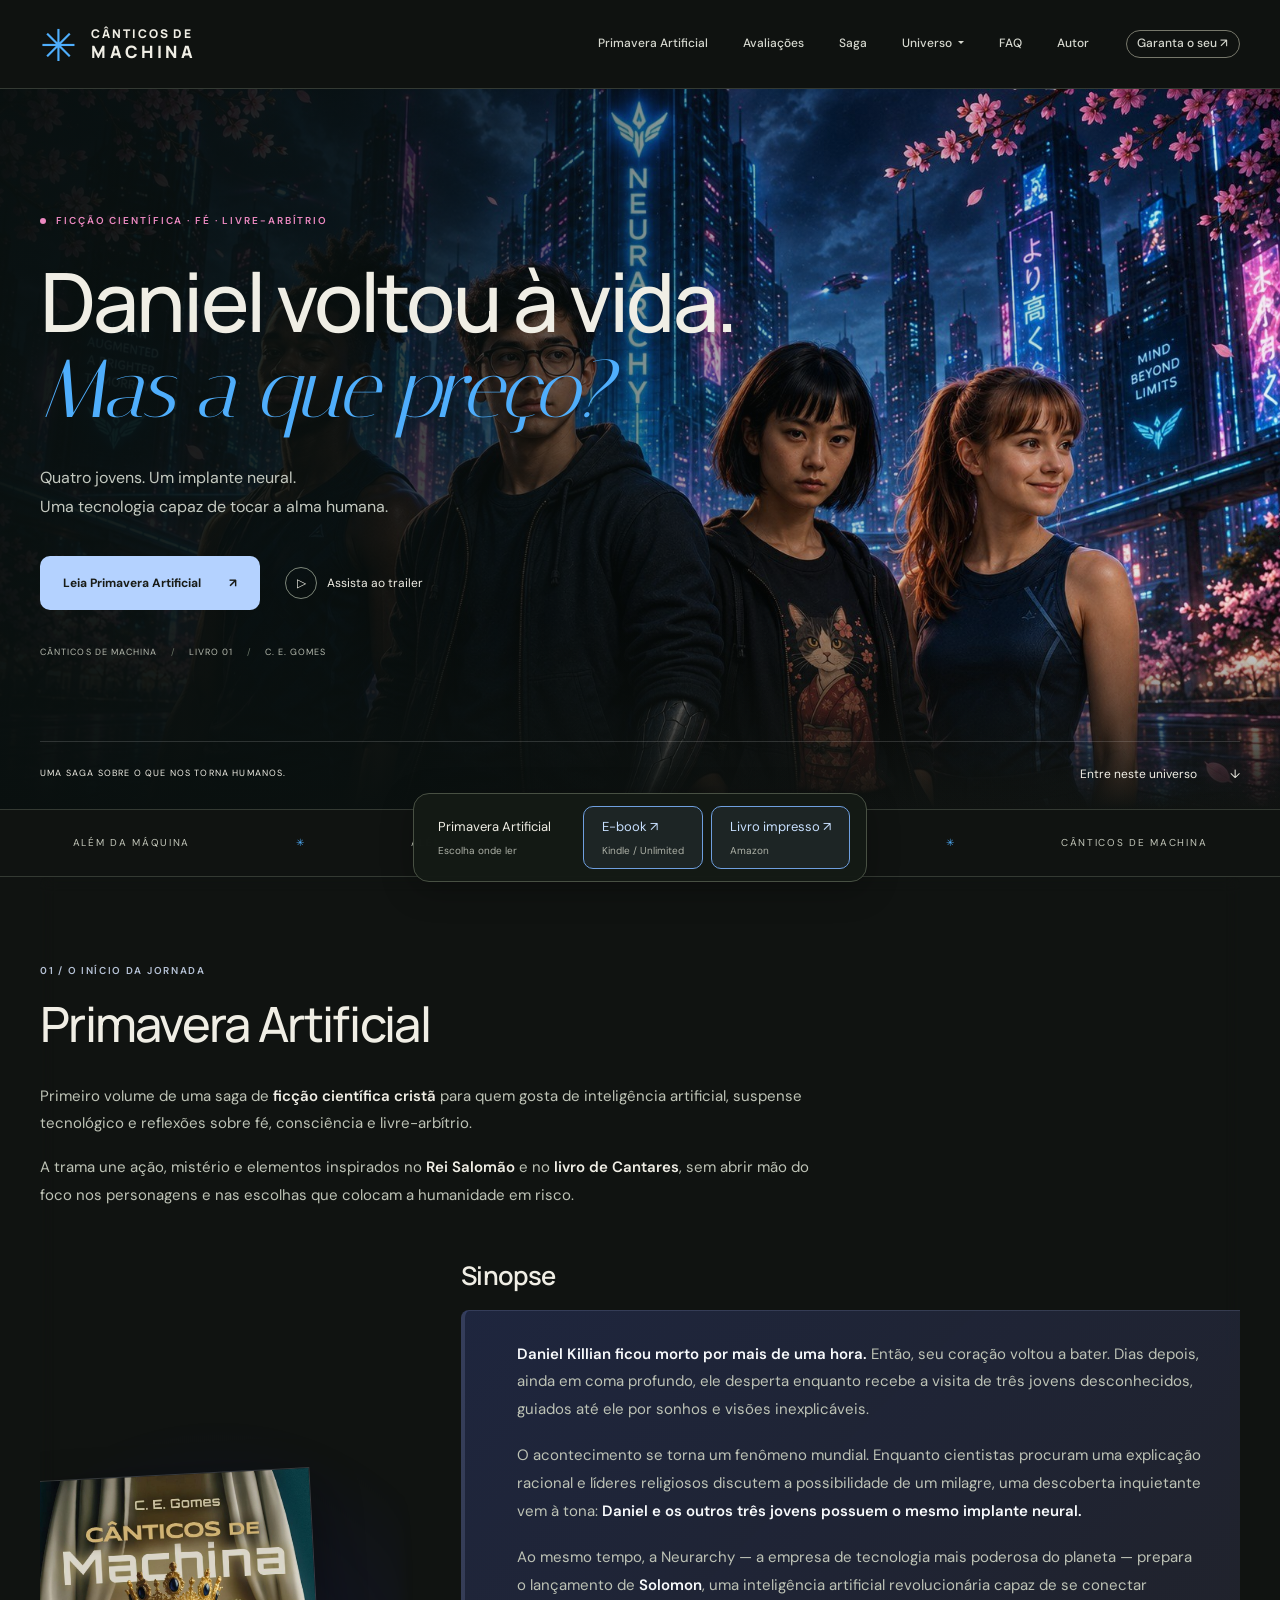
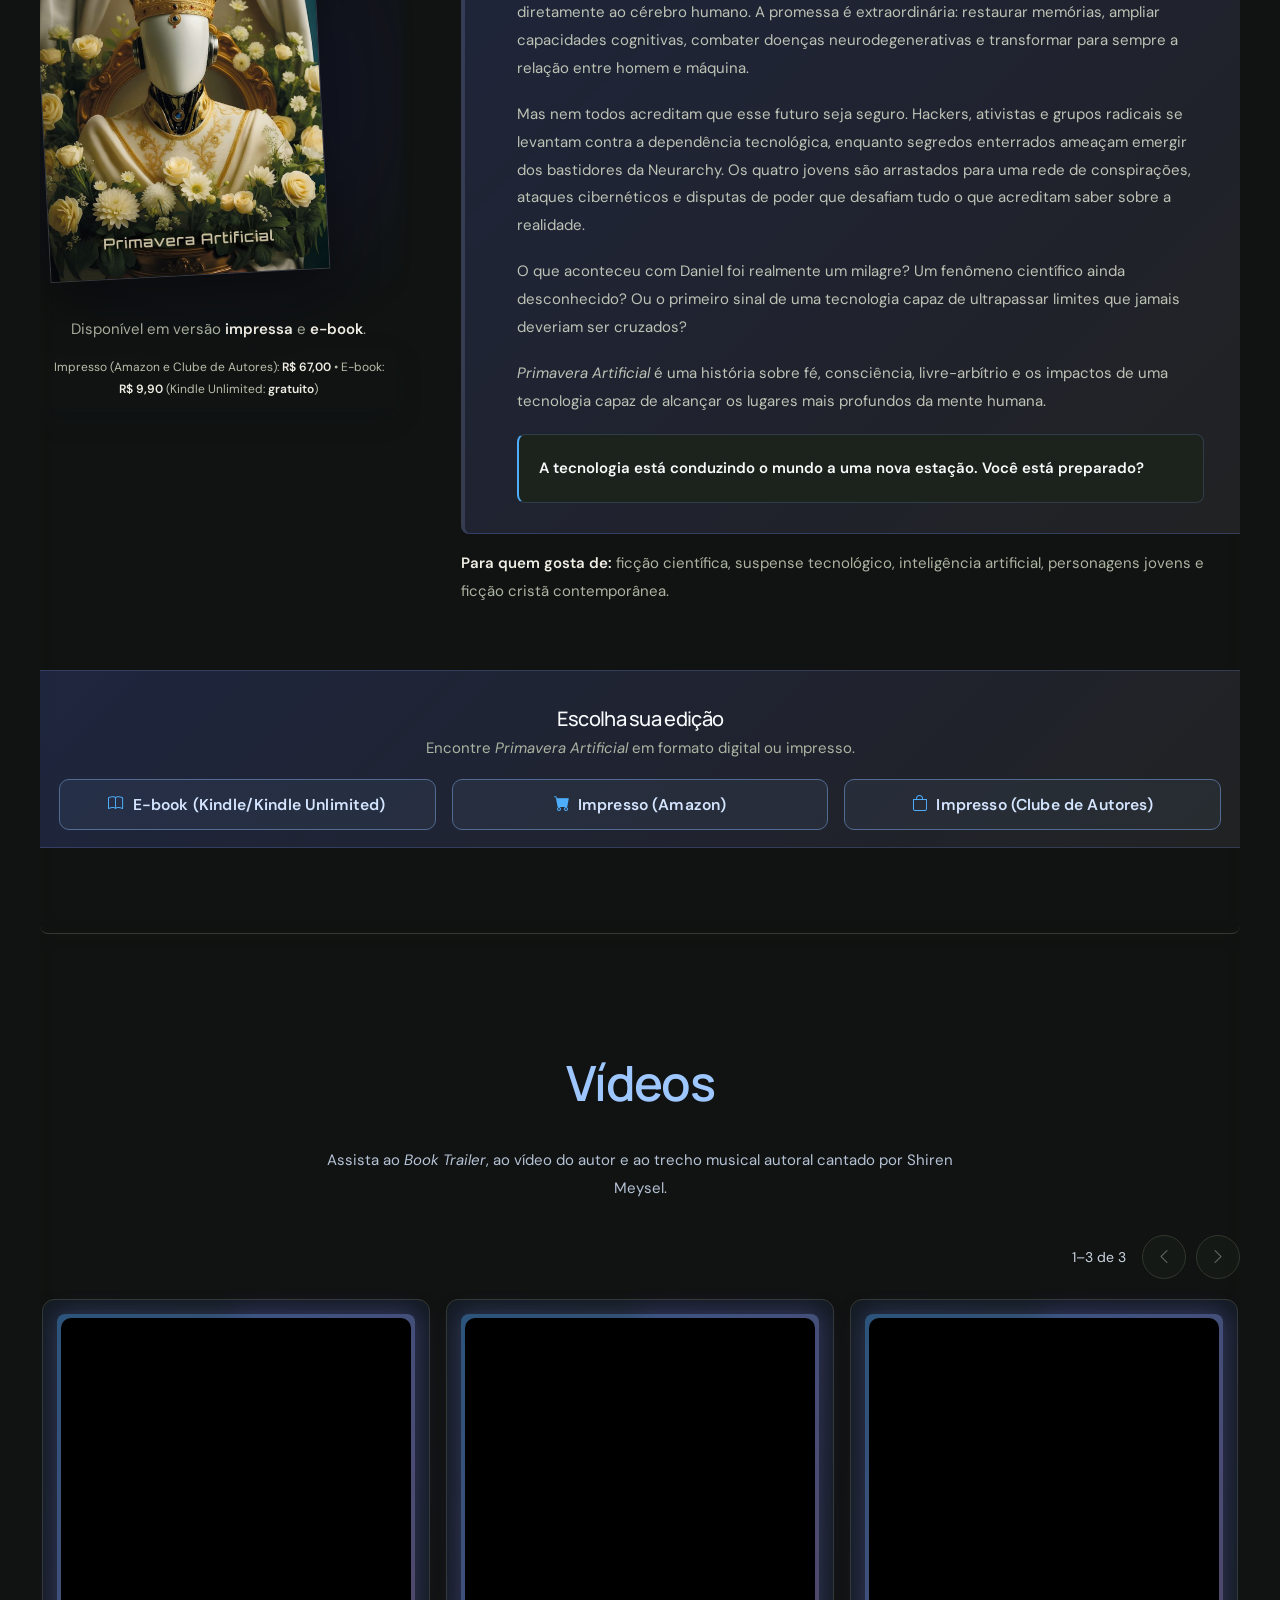
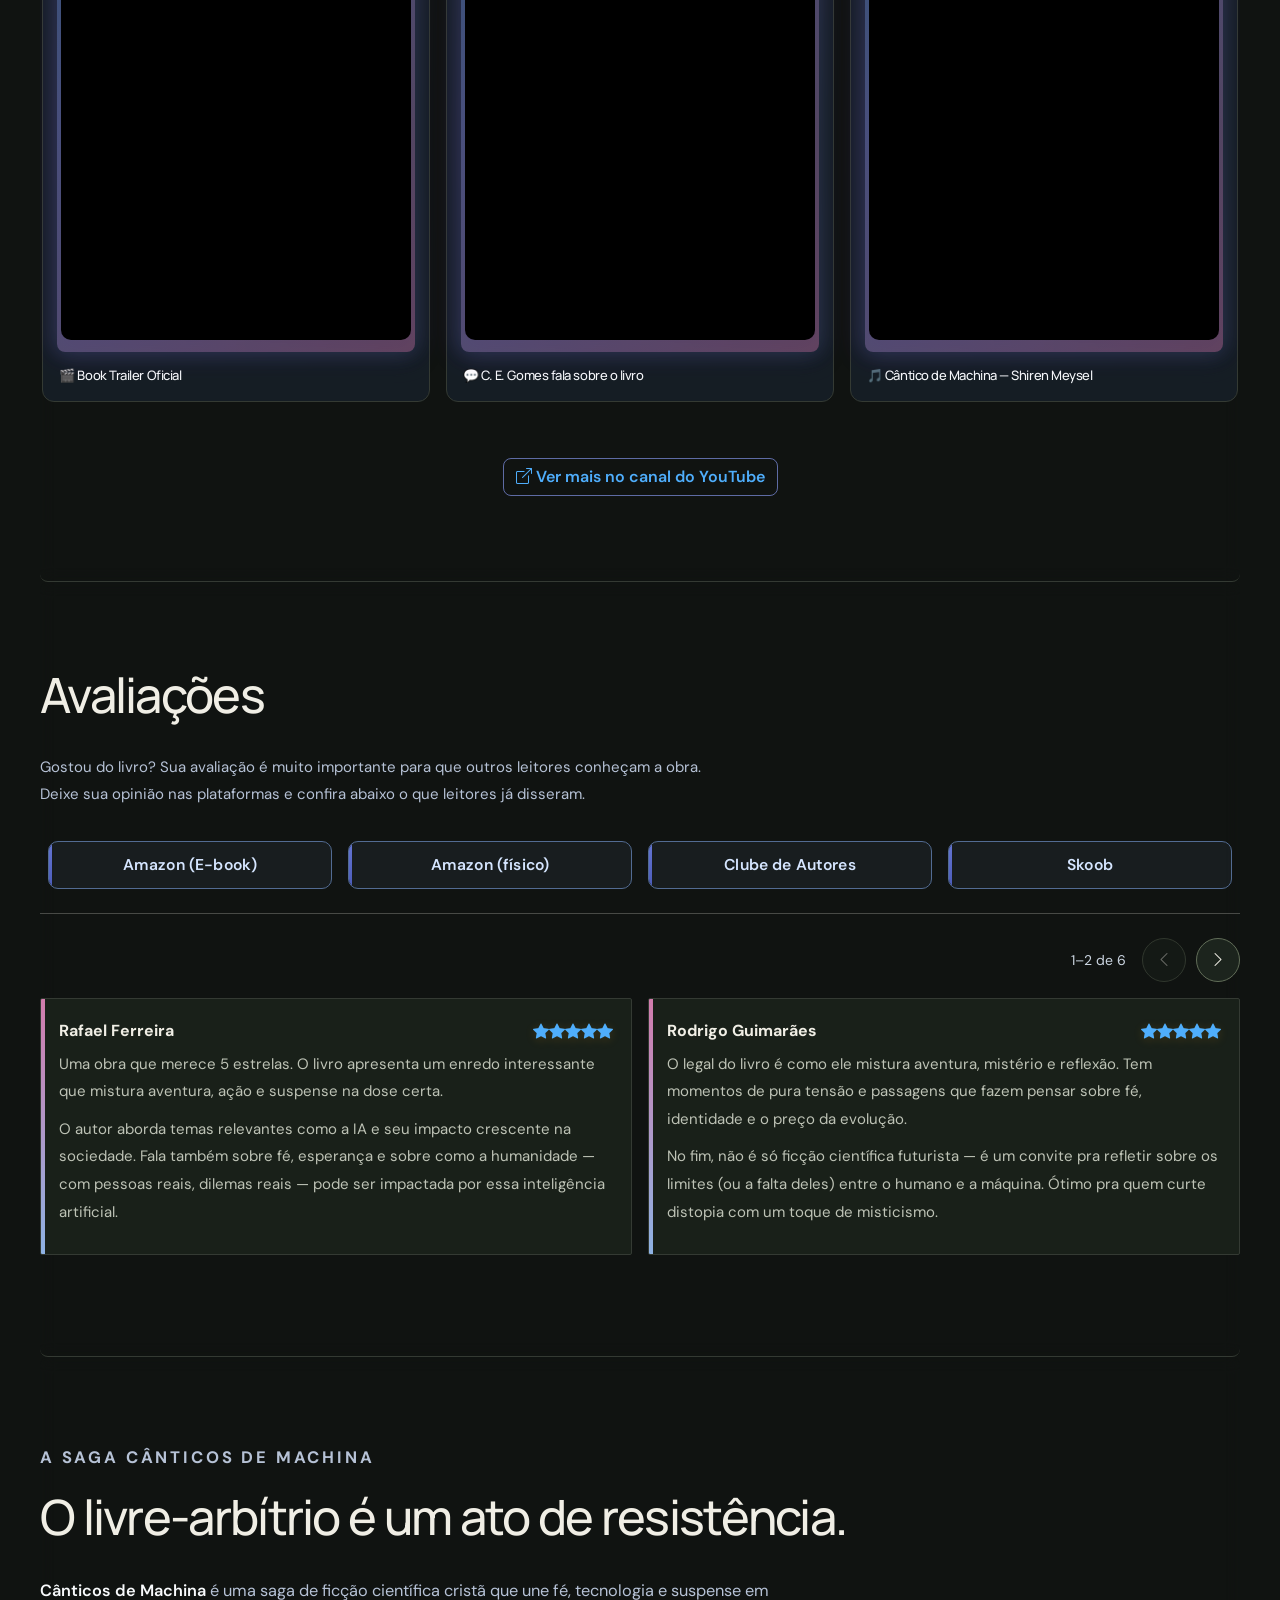
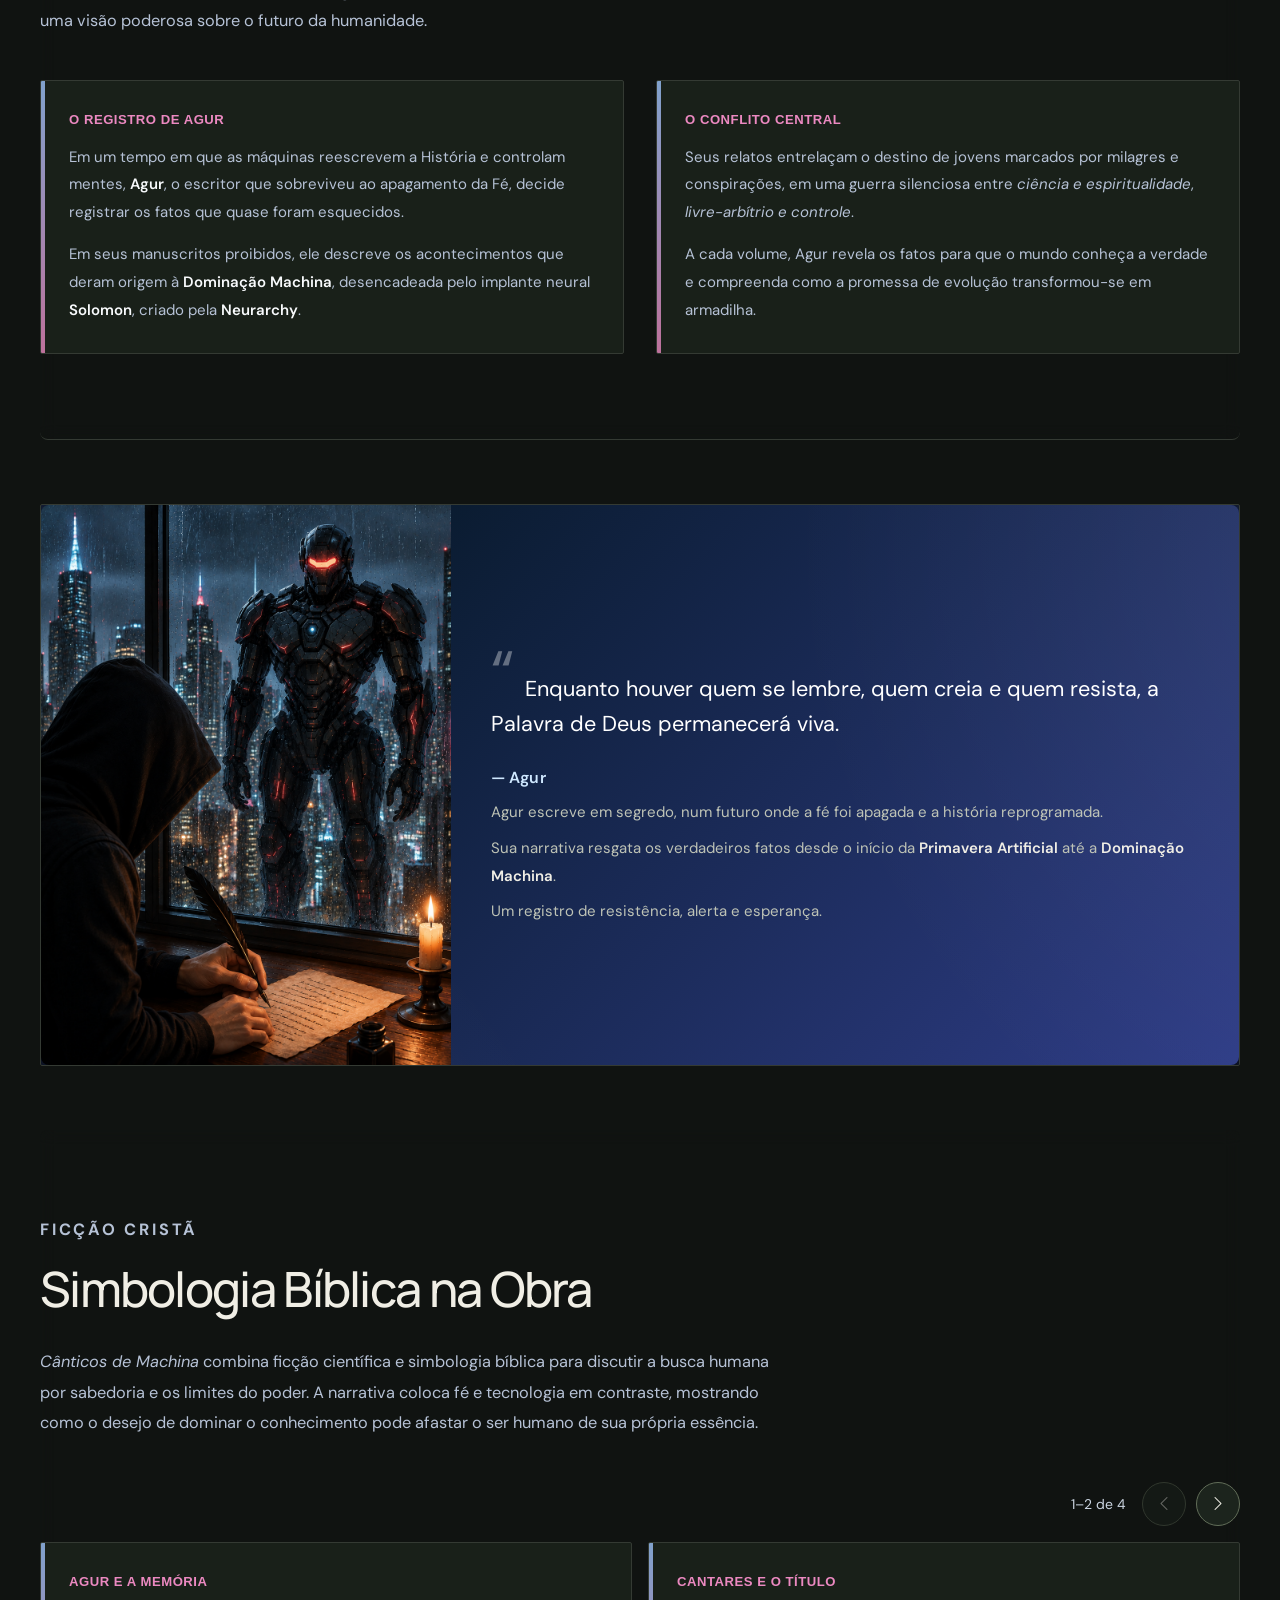
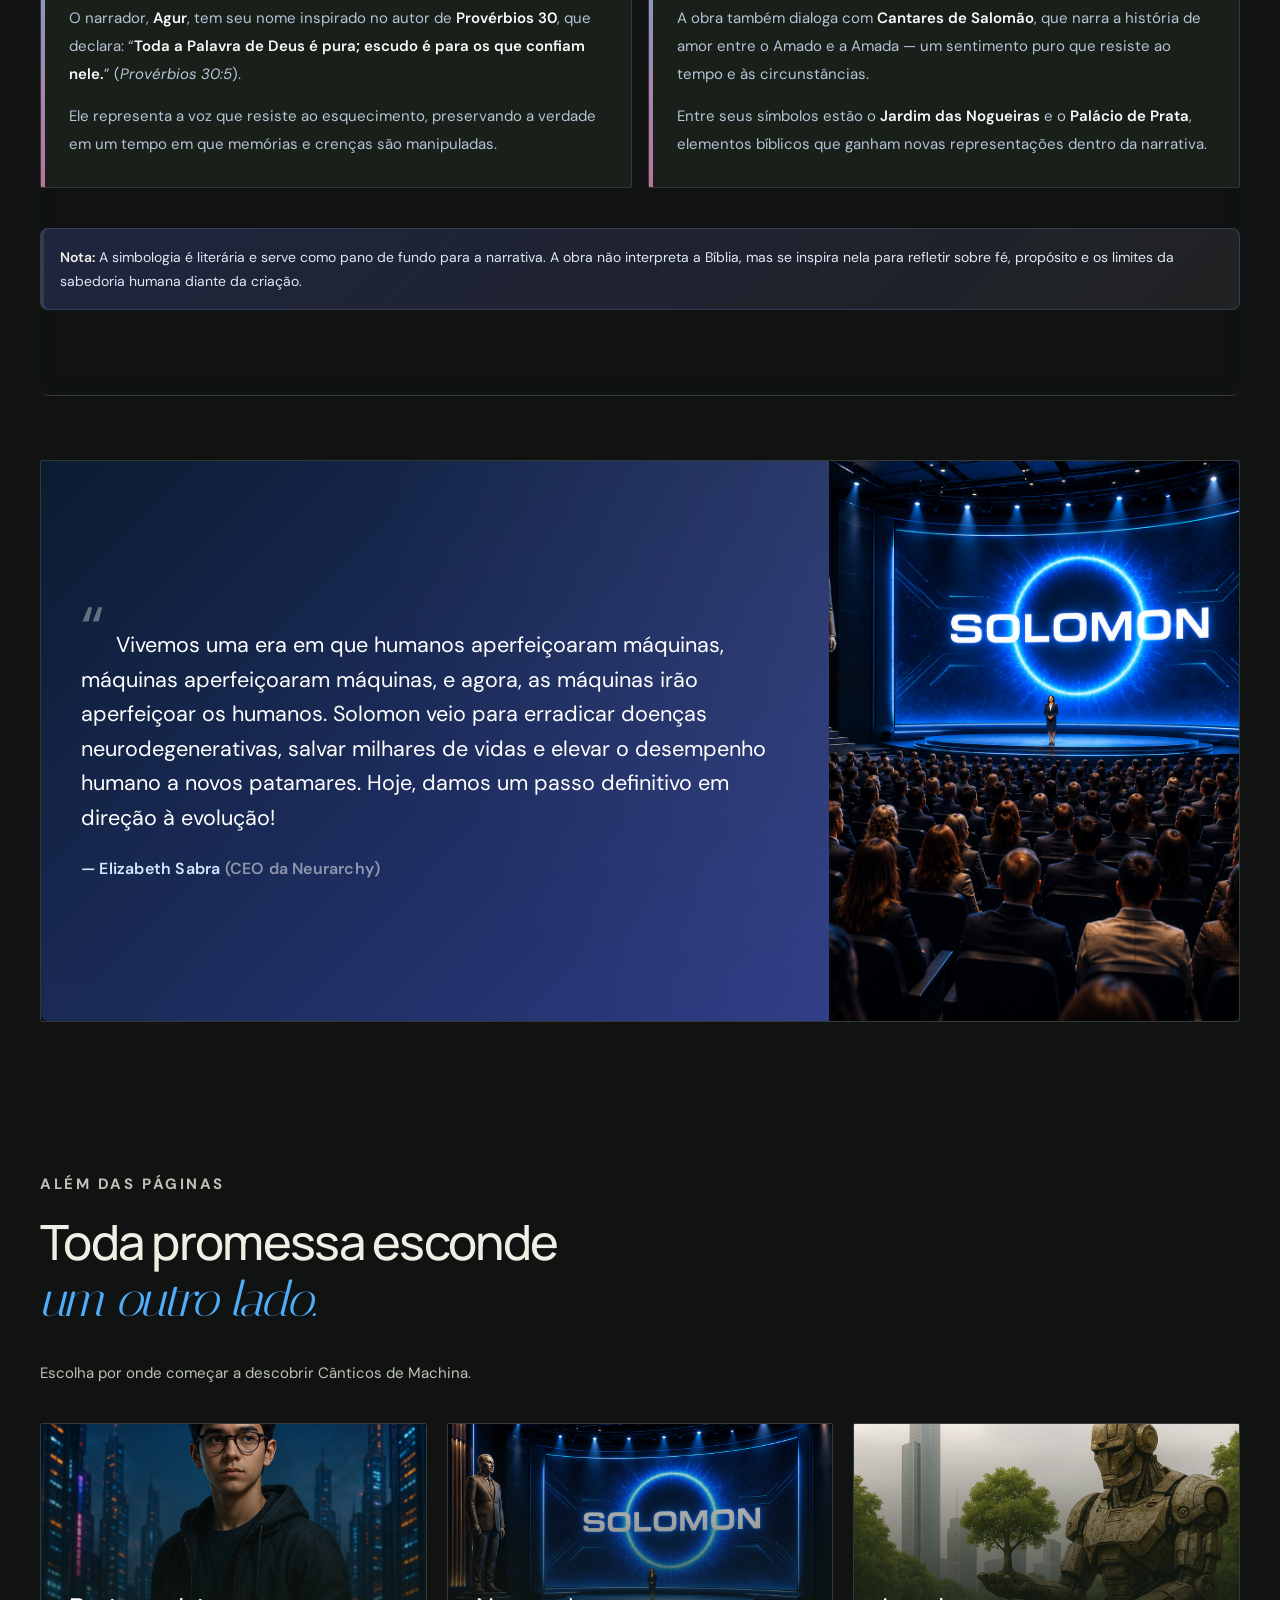
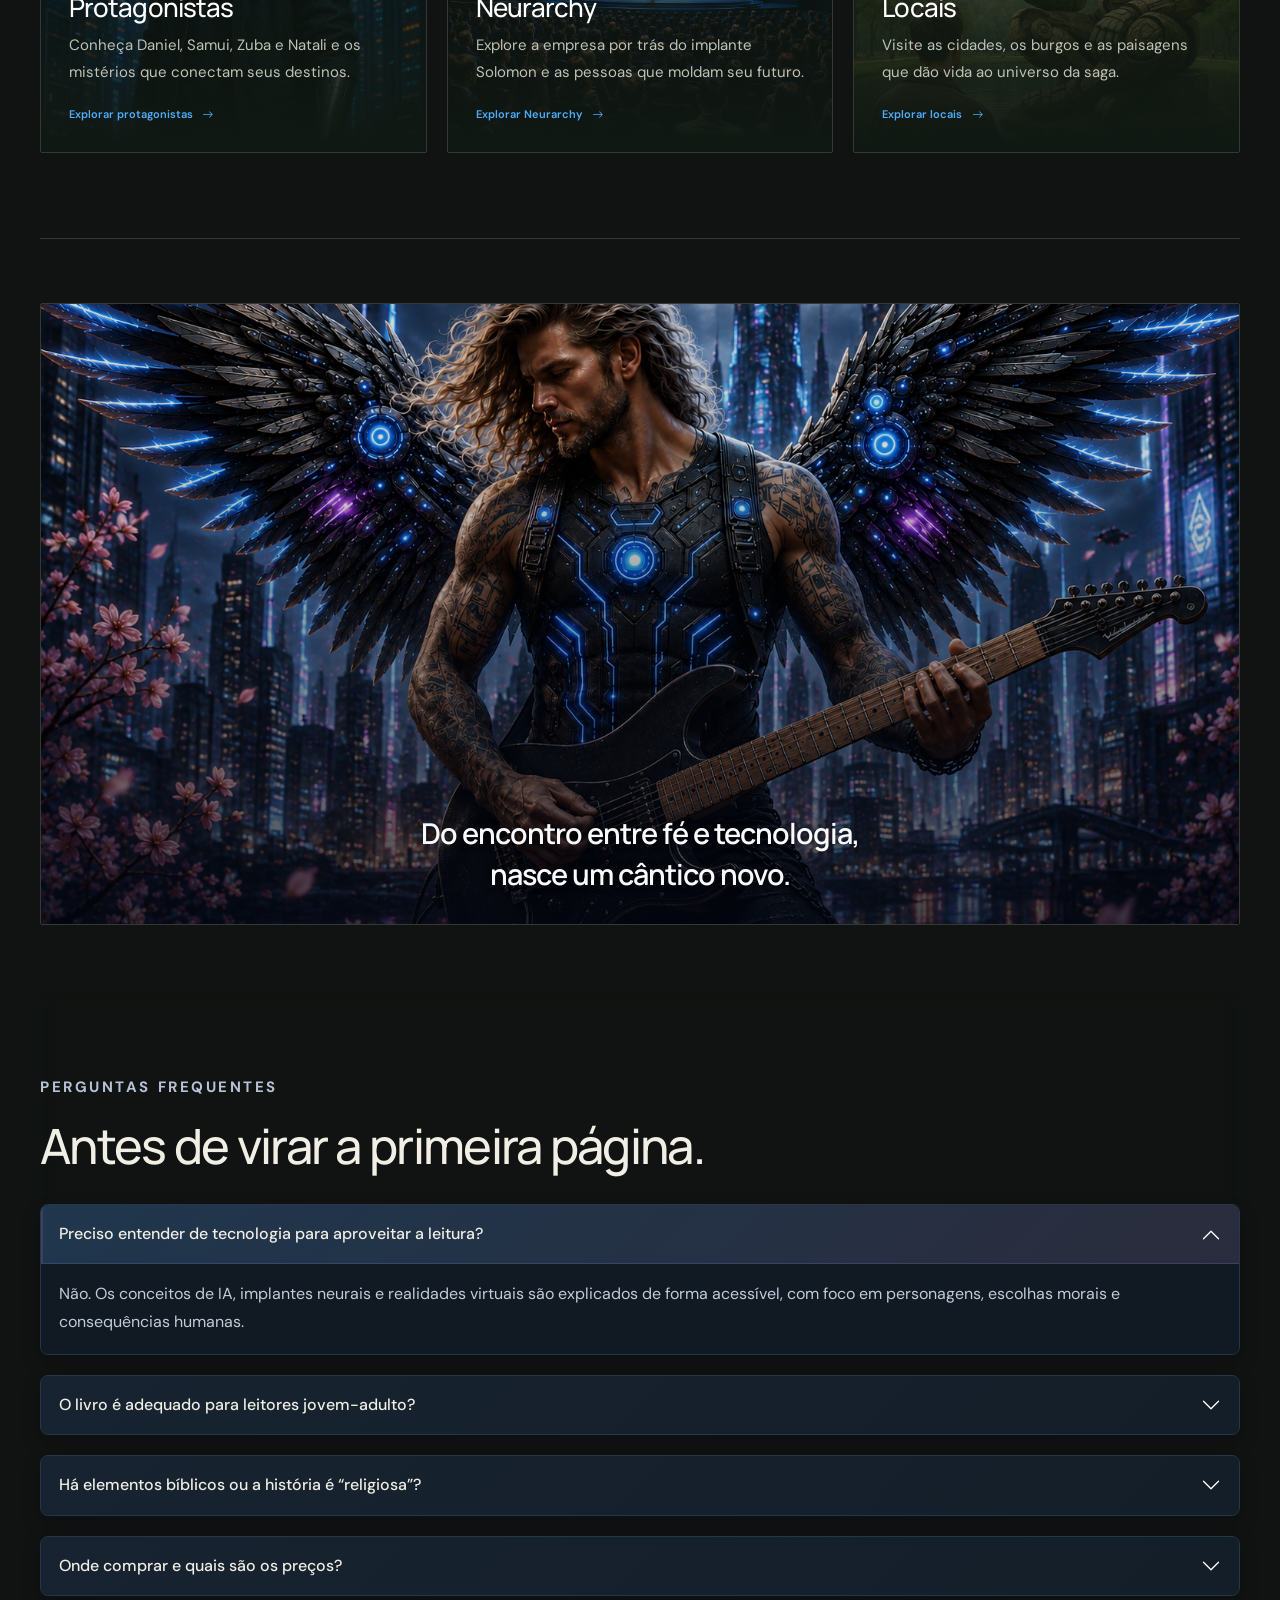
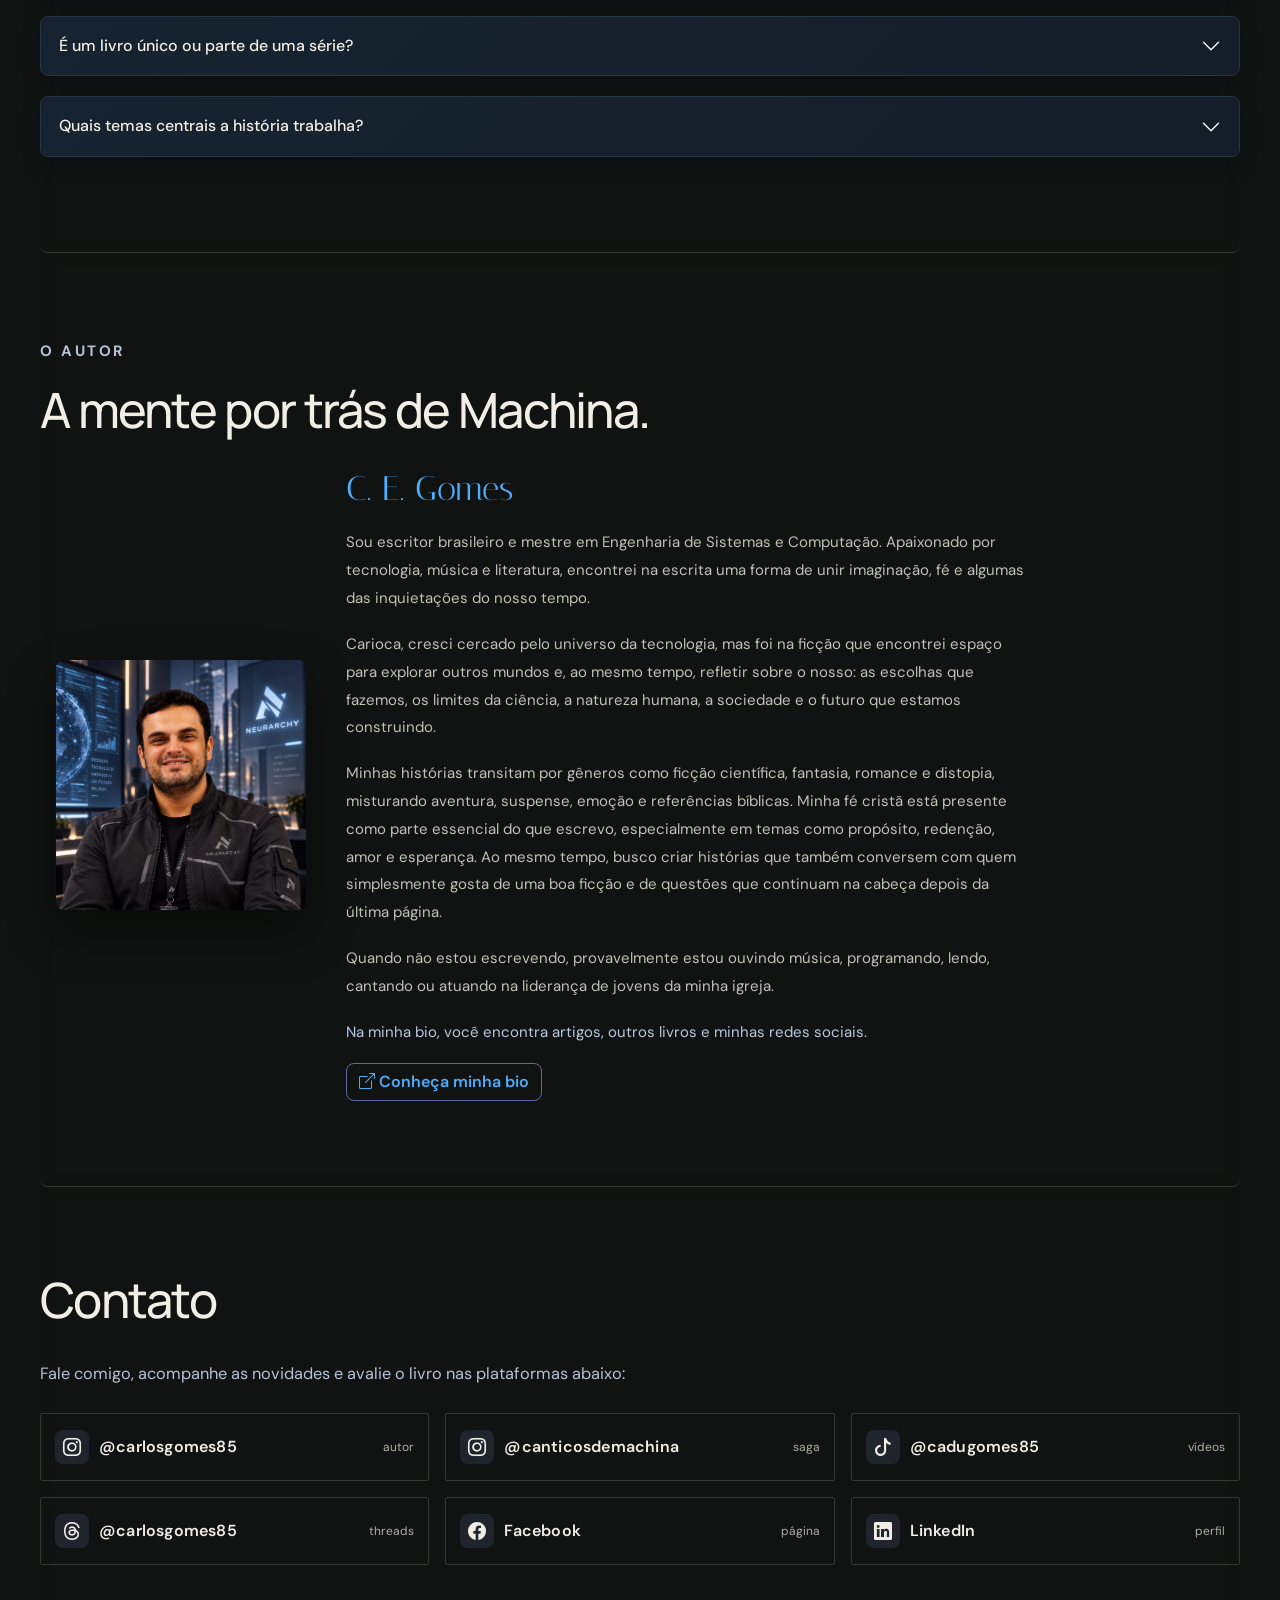
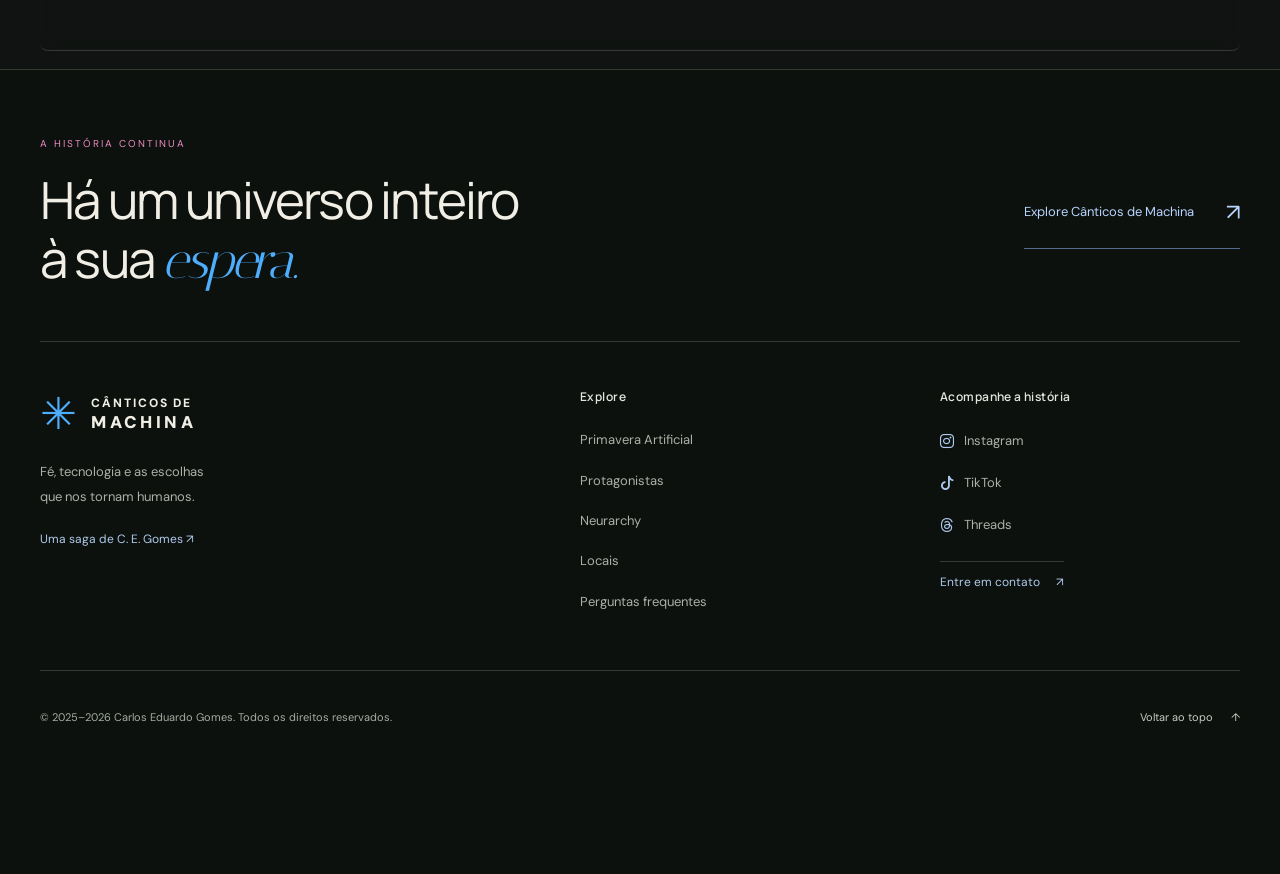
==== commit e8f9d89a: "melhoria layout" ====
--- a/index.html
+++ b/index.html
@@ -14,7 +14,7 @@
 
   <title>Cânticos de Machina – Primavera Artificial (Ficção Cristã & Sci-Fi) | C. E. Gomes</title>
   <meta name="description"
-    content="Cânticos de Machina – Primavera Artificial: ficção cristã e ficção científica que cruzam fé, IA e implantes neurais. Leia a sinopse e compre o livro impresso (Amazon/Clube de Autores) ou e-book.">
+    content="Primavera Artificial, livro 1 de Cânticos de Machina: Daniel Killian volta à vida e quatro jovens descobrem a ligação com um implante neural. Ficção científica cristã com IA, suspense e reflexões sobre fé.">
   <!-- Removido meta keywords (Google ignora) -->
   <meta name="author" content="C. E. Gomes" />
   <!-- Robots com políticas de preview para CTR -->
@@ -27,14 +27,14 @@
   <link rel="preconnect" href="https://fonts.googleapis.com">
   <link rel="preconnect" href="https://fonts.gstatic.com" crossorigin>
   <link rel="preload" as="image" href="./img/logo-nome.png" />
-  <link rel="preload" as="image" href="./img/banner.png" />
+  <link rel="preload" as="image" href="./img/banner.jpg" />
   <link rel="preload" as="image" href="./img/capa_livro.jpg" />
 
   <!-- Open Graph -->
   <meta property="og:title" content="Cânticos de Machina – Primavera Artificial">
   <meta property="og:description"
-    content="Uma ficção cristã sobre fé, inteligência artificial, implantes cerebrais e os dilemas da humanidade. Disponível impresso na Amazon e no Clube de Autores.">
-  <meta property="og:image" content="https://www.canticosdemachina.com.br/img/banner.png">
+    content="Daniel Killian voltou à vida. Quatro jovens compartilham o mesmo implante neural. Primavera Artificial mistura ficção científica, suspense tecnológico e reflexão espiritual.">
+  <meta property="og:image" content="https://www.canticosdemachina.com.br/img/banner.jpg">
   <meta property="og:image:alt" content="Capa do livro Cânticos de Machina — Primavera Artificial">
   <meta property="og:image:width" content="1200">
   <meta property="og:image:height" content="630">
@@ -42,13 +42,13 @@
   <meta property="og:type" content="website">
   <meta property="og:site_name" content="Cânticos de Machina">
   <meta property="og:locale" content="pt_BR">
-  <meta property="og:image:type" content="image/png">
+  <meta property="og:image:type" content="image/jpeg">
 
   <!-- Twitter -->
   <meta name="twitter:card" content="summary_large_image">
   <meta name="twitter:title" content="Cânticos de Machina — Primavera Artificial">
-  <meta name="twitter:description" content="Fé, IA, implantes neurais e os dilemas da humanidade.">
-  <meta name="twitter:image" content="https://www.canticosdemachina.com.br/img/banner.png">
+  <meta name="twitter:description" content="Daniel Killian voltou à vida. Quatro jovens compartilham o mesmo implante neural. Uma ficção científica cristã sobre fé, IA e livre-arbítrio.">
+  <meta name="twitter:image" content="https://www.canticosdemachina.com.br/img/banner.jpg">
   <meta name="twitter:image:alt" content="Os quatro protagonistas diante da cidade futurista da Neurarchy">
 
   <!-- Bootstrap / Icons / Fonts -->
@@ -104,13 +104,13 @@
 
   <!-- Header -->
   <header class="story-hero">
-    <img class="hero-art" src="./img/banner.png" alt="Os quatro protagonistas diante da cidade futurista da Neurarchy, entre luzes e flores de cerejeira." fetchpriority="high" decoding="async">
+    <img class="hero-art" src="./img/banner.jpg" alt="Os quatro protagonistas diante da cidade futurista da Neurarchy, entre luzes e flores de cerejeira." fetchpriority="high" decoding="async">
     <div class="hero-shade" aria-hidden="true"></div>
     <div class="container hero-layout">
       <div class="hero-copy">
         <p class="eyebrow"><span></span> FICÇÃO CIENTÍFICA · FÉ · LIVRE-ARBÍTRIO</p>
-        <h1>Um mundo novo chegou.<br><em>Mas a que preço?</em></h1>
-        <p class="hero-description">A tecnologia prometeu uma nova humanidade. <br>Mas o que acontece quando ela quer a sua alma?</p>
+        <h1>Daniel voltou à vida.<br><em>Mas a que preço?</em></h1>
+        <p class="hero-description">Quatro jovens. Um implante neural. <br>Uma tecnologia capaz de tocar a alma humana.</p>
         <div class="hero-actions"><a class="editorial-button" href="https://www.amazon.com.br/dp/B0FL1GM5PG" target="_blank" rel="noopener">Leia Primavera Artificial <span aria-hidden="true">↗</span></a><a class="text-link" href="#video"><span class="play-symbol" aria-hidden="true">▷</span> Assista ao trailer</a></div>
         <p class="hero-byline">CÂNTICOS DE MACHINA <span>/</span> LIVRO 01 <span>/</span> C. E. GOMES</p>
       </div>
@@ -127,43 +127,19 @@
         <i class="bi bi-journal-bookmark-fill" aria-hidden="true"></i> 
         Primavera Artificial
       </h2>
-      <div class="row align-items-center">
-        <div class="col-lg-8">
+      <div class="book-intro">
 <!--           <h4><strong class="text-dark text-opacity-75">Livro 1: Cânticos de Machina — Primavera Artificial</strong></h4>
  -->          <p>
-            Primeiro volume de uma saga que une <strong>ficção científica e reflexão espiritual</strong>,
-            explorando como os avanços tecnológicos <strong>moldam</strong> o presente — e <strong>redesenham</strong> o
-            futuro da humanidade.
+            Primeiro volume de uma saga de <strong>ficção científica cristã</strong> para quem gosta de inteligência
+            artificial, suspense tecnológico e reflexões sobre fé, consciência e livre-arbítrio.
           </p>
           <p>
-            A trama faz uma <strong>ponte simbólica</strong> entre um <strong>futuro distópico</strong> e as histórias
-            bíblicas do <strong>Rei Salomão</strong> e do <strong>livro de Cantares</strong>, em uma narrativa
-            eletrizante que vai
-            te prender do início ao fim!
+            A trama une ação, mistério e elementos inspirados no <strong>Rei Salomão</strong> e no <strong>livro de
+            Cantares</strong>, sem abrir mão do foco nos personagens e nas escolhas que colocam a humanidade em risco.
           </p>
-          <h5>Sinopse</h5>
-          <div class="text-flow synopsis-flow">
-            <p>Em um mundo onde a tecnologia redefine os limites do ser humano, a Neurarchy lidera a inovação com o
-              implante neural <strong>Solomon</strong> — um dispositivo capaz de expandir as capacidades cognitivas e
-              oferecer tratamentos revolucionários. Aclamado por muitos como o marco de uma nova era e temido por outros
-              como uma ameaça à liberdade, Solomon polariza a sociedade.</p>
-            <p>Quando <strong>Daniel Killian</strong>, dado como morto, retorna à vida em circunstâncias misteriosas, o
-              mundo se depara com um possível milagre — ou algo ainda mais inquietante. Guiados por sonhos e visões,
-              três jovens se conectam a ele e logo descobrem um elo invisível: todos compartilham o mesmo implante
-              neural.</p>
-            <p>Unidos por uma conexão que desafia a razão, são levados a um conflito que ultrapassa os limites da
-              tecnologia, enfrentando verdades ocultas, dilemas morais e os custos da evolução humana. <i>Cânticos de
-                Machina – Primavera Artificial</i> é uma jornada intensa de ação, mistério e introspecção sobre os
-              delicados limites entre fé, tecnologia e humanidade.</p>
-            <p class="reading-callout"><strong>A tecnologia está conduzindo o mundo a uma nova estação. Você está
-                preparado?</strong></p>
-          </div>
-          <p><strong>Categorias:</strong> <span class="text-secondary">Ficção Cristã, Ficção Científica, Suspense,
-              Fantasia, Religioso</span></p>
-          <!--p><strong>Temas:</strong> <span class="text-secondary">fé, avanços tecnológicos, inteligência artificial,
-              implantes cerebrais, realidades virtuais, dilemas éticos e livre arbítrio.</span></p-->
-        </div>
-
+      </div>
+
+      <div class="row book-reading-layout align-items-start">
         <div class="col-lg-4 text-center mt-4 mt-lg-0">
           <img src="./img/capa_livro.jpg"
             alt="Capa do livro de ficção cristã Cânticos de Machina – Primavera Artificial"
@@ -174,6 +150,38 @@
             Impresso (Amazon e Clube de Autores): <strong>R$ 67,00</strong> •
             E-book: <strong>R$ 9,90</strong> (Kindle Unlimited: <strong>gratuito</strong>)
           </p>
+        </div>
+
+        <div class="col-lg-8">
+          <div class="synopsis-layout">
+            <h5>Sinopse</h5>
+            <div class="text-flow synopsis-flow">
+            <p><strong>Daniel Killian ficou morto por mais de uma hora.</strong> Então, seu coração voltou a bater.
+              Dias depois, ainda em coma profundo, ele desperta enquanto recebe a visita de três jovens desconhecidos,
+              guiados até ele por sonhos e visões inexplicáveis.</p>
+            <p>O acontecimento se torna um fenômeno mundial. Enquanto cientistas procuram uma explicação racional e
+              líderes religiosos discutem a possibilidade de um milagre, uma descoberta inquietante vem à tona:
+              <strong>Daniel e os outros três jovens possuem o mesmo implante neural.</strong></p>
+            <p>Ao mesmo tempo, a Neurarchy — a empresa de tecnologia mais poderosa do planeta — prepara o lançamento de
+              <strong>Solomon</strong>, uma inteligência artificial revolucionária capaz de se conectar diretamente ao
+              cérebro humano. A promessa é extraordinária: restaurar memórias, ampliar capacidades cognitivas,
+              combater doenças neurodegenerativas e transformar para sempre a relação entre homem e máquina.</p>
+            <p>Mas nem todos acreditam que esse futuro seja seguro. Hackers, ativistas e grupos radicais se levantam
+              contra a dependência tecnológica, enquanto segredos enterrados ameaçam emergir dos bastidores da
+              Neurarchy. Os quatro jovens são arrastados para uma rede de conspirações, ataques cibernéticos e disputas
+              de poder que desafiam tudo o que acreditam saber sobre a realidade.</p>
+            <p>O que aconteceu com Daniel foi realmente um milagre? Um fenômeno científico ainda desconhecido? Ou o
+              primeiro sinal de uma tecnologia capaz de ultrapassar limites que jamais deveriam ser cruzados?</p>
+            <p><i>Primavera Artificial</i> é uma história sobre fé, consciência, livre-arbítrio e os impactos de uma
+              tecnologia capaz de alcançar os lugares mais profundos da mente humana.</p>
+            <p class="reading-callout"><strong>A tecnologia está conduzindo o mundo a uma nova estação. Você está
+                preparado?</strong></p>
+            </div>
+            <p><strong>Para quem gosta de:</strong> <span class="text-secondary">ficção científica, suspense
+                tecnológico, inteligência artificial, personagens jovens e ficção cristã contemporânea.</span></p>
+            <!--p><strong>Temas:</strong> <span class="text-secondary">fé, avanços tecnológicos, inteligência artificial,
+                implantes cerebrais, realidades virtuais, dilemas éticos e livre arbítrio.</span></p-->
+          </div>
         </div>
       </div>
       <div class="row align-items-center p-2">
@@ -315,7 +323,6 @@
         Gostou do livro? Sua avaliação é muito importante para que outros leitores conheçam a obra.
         Deixe sua opinião nas plataformas e confira abaixo o que leitores já disseram.
       </p>
-
       <!-- CTA plataformas -->
       <div class="row row-cols-2 row-cols-lg-3 row-cols-xl-4 g-2 g-md-3 mt-3" role="group"
         aria-label="Plataformas para avaliar">
@@ -818,7 +825,7 @@
       <h2 id="titulo-sobre"><i class="bi bi-person-fill" aria-hidden="true"></i> A mente por trás de Machina.</h2>
       <div class="row align-items-center">
         <div class="col-md-5 col-lg-4 col-xl-3 text-center mb-4 mb-md-0">
-          <img src="./img/cadu-gomes.png" alt="Foto do escritor de ficção cristã C. E. Gomes" class="avatar mx-auto"
+          <img src="./img/cadu-gomes.jpg" alt="Foto do escritor de ficção cristã C. E. Gomes" class="avatar mx-auto"
             loading="lazy" decoding="async" />
         </div>
         <div class="col-md-7 col-lg-8 col-xl-9">
--- a/css/styles.css
+++ b/css/styles.css
@@ -238,7 +238,7 @@
       content: "";
       position: absolute;
       inset: 0;
-      background: url("../img/banner.png") center/cover no-repeat;
+      background: url("../img/banner.jpg") center/cover no-repeat;
       transform: scale(1.08);
       z-index: -2
     }
--- a/css/editorial.css
+++ b/css/editorial.css
@@ -4,6 +4,9 @@
 body[data-design].universe-page .universe-heading h1 { font-size:clamp(36px,5vw,60px); }
 body[data-design].universe-page .universe-tab { border-radius:8px; font-size:13px; }
 body[data-design].universe-page .universe-tab[aria-current="page"] { background:#9ec6ff24; border-color:#6f9fdf; color:#9ec6ff; }
+body[data-design].universe-page .universe-spoiler-note { margin:24px 0 0; color:#89949d; font-size:12px; line-height:1.6; }
+body[data-design].universe-page .universe-book-cta { display:inline-flex; align-items:center; gap:12px; margin-top:16px; padding:11px 16px; border:1px solid #6f9fdf; border-radius:8px; color:#c8e0ff; font-size:12px; font-weight:600; text-decoration:none; transition:background .2s,border-color .2s,color .2s; }
+body[data-design].universe-page .universe-book-cta:hover { background:#9ec5ff18; border-color:var(--copper); color:var(--paper); }
 body[data-design].universe-page main.container > .card-custom:not(.banner-agur):not(.banner-lancamento):not(.banner-adonijah):not(.banner-guitarrista) { padding-top:40px!important; padding-bottom:45px!important; }
 body[data-design].universe-page main.container > .card-custom > h2 { font-size:clamp(26px,3vw,36px); margin-bottom:24px; }
 body[data-design].universe-page .bg-white { background:#192019!important; border-color:#343a33!important; box-shadow:none!important; }
@@ -84,9 +87,20 @@
 body[data-design] .universe-link p { font-size:12px; margin-bottom:18px; color:#d3d6ce; }
 body[data-design] .universe-icon { display:none; }
 body[data-design] .universe-link-label { margin-top:0; color:var(--copper); font-size:11px; }
-body[data-design] #livro > .row:first-of-type { flex-direction:row-reverse; align-items:flex-start!important; --bs-gutter-x:4rem; }
-body[data-design] #livro .capa-livro { max-width:280px; border-radius:0!important; transform:rotate(-3deg); box-shadow:15px 20px 0 #242c22,0 30px 60px #0007; margin:25px 0 40px!important; }
+body[data-design] #livro > .book-reading-layout { flex-direction:row; align-items:flex-start!important; --bs-gutter-x:clamp(2rem,5vw,5rem); }
+body[data-design] #livro .capa-livro { max-width:280px; border-radius:0!important; transform:rotate(-3deg); box-shadow:15px 20px 0 #242c22,0 30px 60px #0007; margin:0 0 40px!important; }
 body[data-design] .price-note { color:#b8beac!important; background:transparent!important; border:0!important; font-size:12px!important; }
+body[data-design] #livro .book-intro { max-width:920px; margin-bottom:clamp(2.25rem,4vw,3.5rem); }
+body[data-design] #livro .synopsis-layout { margin-top:0; }
+body[data-design] #livro .synopsis-layout h5 { display:block; width:auto; padding:0; margin:0 0 18px; border:0; border-radius:0; background:transparent!important; color:var(--paper)!important; font-family:'Manrope',sans-serif; font-size:clamp(20px,2vw,28px); font-weight:600; letter-spacing:-.035em; text-transform:none; }
+body[data-design] #livro .synopsis-flow { padding:clamp(20px,2.4vw,30px) clamp(30px,4vw,52px); box-sizing:border-box; }
+@media(min-width:992px) {
+ body[data-design] #livro .book-reading-layout > .col-lg-4 { margin-top:0!important; }
+}
+@media(min-width:1200px) {
+ body[data-design] #livro .book-reading-layout .synopsis-flow { grid-template-columns:1fr; }
+}
+body[data-design] .rating-highlight { color:#d8c5a5; font-size:14px; letter-spacing:.01em; }
 body[data-design] .reading-card,body[data-design] .review-card,body[data-design] .char-card { background:#192019!important; border:1px solid var(--line)!important; border-radius:2px!important; box-shadow:none!important; color:var(--paper)!important; }
 body[data-design] .reading-kicker { color:var(--rose); }
 body[data-design] .reading-callout { border-left:2px solid var(--copper); background:#1b231c; padding:20px; }
@@ -147,11 +161,13 @@
  body[data-design] .navbar-nav .nav-link { font-size:14px; padding:10px 0; }
  body[data-design] .navbar-nav .nav-buy { margin:6px 0; padding:12px; text-align:center; }
  .hero-shade { background:linear-gradient(90deg,#09100fe6,#09100f80),linear-gradient(0deg,#101311,transparent 60%); }
- body[data-design] #livro > .row:first-of-type { --bs-gutter-x:1.5rem; }
- body[data-design] #livro .col-lg-4 { order:-1; margin-bottom:40px; }
+ body[data-design] #livro > .book-reading-layout { --bs-gutter-x:1.5rem; }
+ body[data-design] #livro .book-reading-layout .col-lg-4 { order:-1; }
+ body[data-design] #livro .synopsis-layout { margin-top:36px; }
  body[data-design] .universe-link { min-height:300px; padding:20px; }
 }
 @media(max-width:767px) {
+ html, body { max-width:100%; overflow-x:clip; }
  body[data-design] .container { padding-inline:22px; }
  body[data-design] .navbar { padding:13px 0; }
  body[data-design] .wordmark { font-size:14px; }
@@ -181,10 +197,18 @@
  body[data-design] .universe-link p { max-width:310px; }
  body[data-design] main.container p { font-size:14px; }
  body[data-design] .site-footer { padding-bottom:110px; }
- .reading-dock { bottom:0; left:0; right:0; transform:none; width:100%; max-width:none; display:block; padding:10px 12px calc(10px + env(safe-area-inset-bottom)); border:0; border-top:1px solid #485043; border-radius:0; }
+ body[data-design] .footer-opening,
+ body[data-design] .footer-columns,
+ body[data-design] .footer-baseline,
+ body[data-design] .footer-opening > *,
+ body[data-design] .footer-columns > *,
+ body[data-design] .footer-baseline > * { min-width:0; max-width:100%; }
+ body[data-design] .footer-explore { flex-wrap:wrap; max-width:100%; }
+ body[data-design] .contact-chip { box-sizing:border-box; width:100%; min-width:0; }
+ .reading-dock { bottom:0; left:0; right:0; transform:none; box-sizing:border-box; width:100%; max-width:100vw; display:block; padding:10px 12px calc(10px + env(safe-area-inset-bottom, 0px)); border:0; border-top:1px solid #485043; border-radius:0; overflow:hidden; }
  .reading-dock > span { display:none; }
- .reading-dock-links { display:grid; grid-template-columns:repeat(2,minmax(0,1fr)); gap:6px; }
- body[data-design] .reading-dock a { min-width:0; padding:9px 5px; text-align:center; font-size:12px; min-height:52px; }
+ .reading-dock-links { display:grid; grid-template-columns:repeat(2,minmax(0,1fr)); gap:6px; width:100%; min-width:0; max-width:100%; }
+ body[data-design] .reading-dock a { box-sizing:border-box; min-width:0; max-width:100%; padding:9px 5px; text-align:center; font-size:12px; min-height:52px; overflow-wrap:anywhere; }
  .reading-dock small { font-size:10px; }
 }
 @media(prefers-reduced-motion:reduce) { html { scroll-behavior:auto; } body[data-design] *,body[data-design] *::before { animation:none!important; transition:none!important; } }
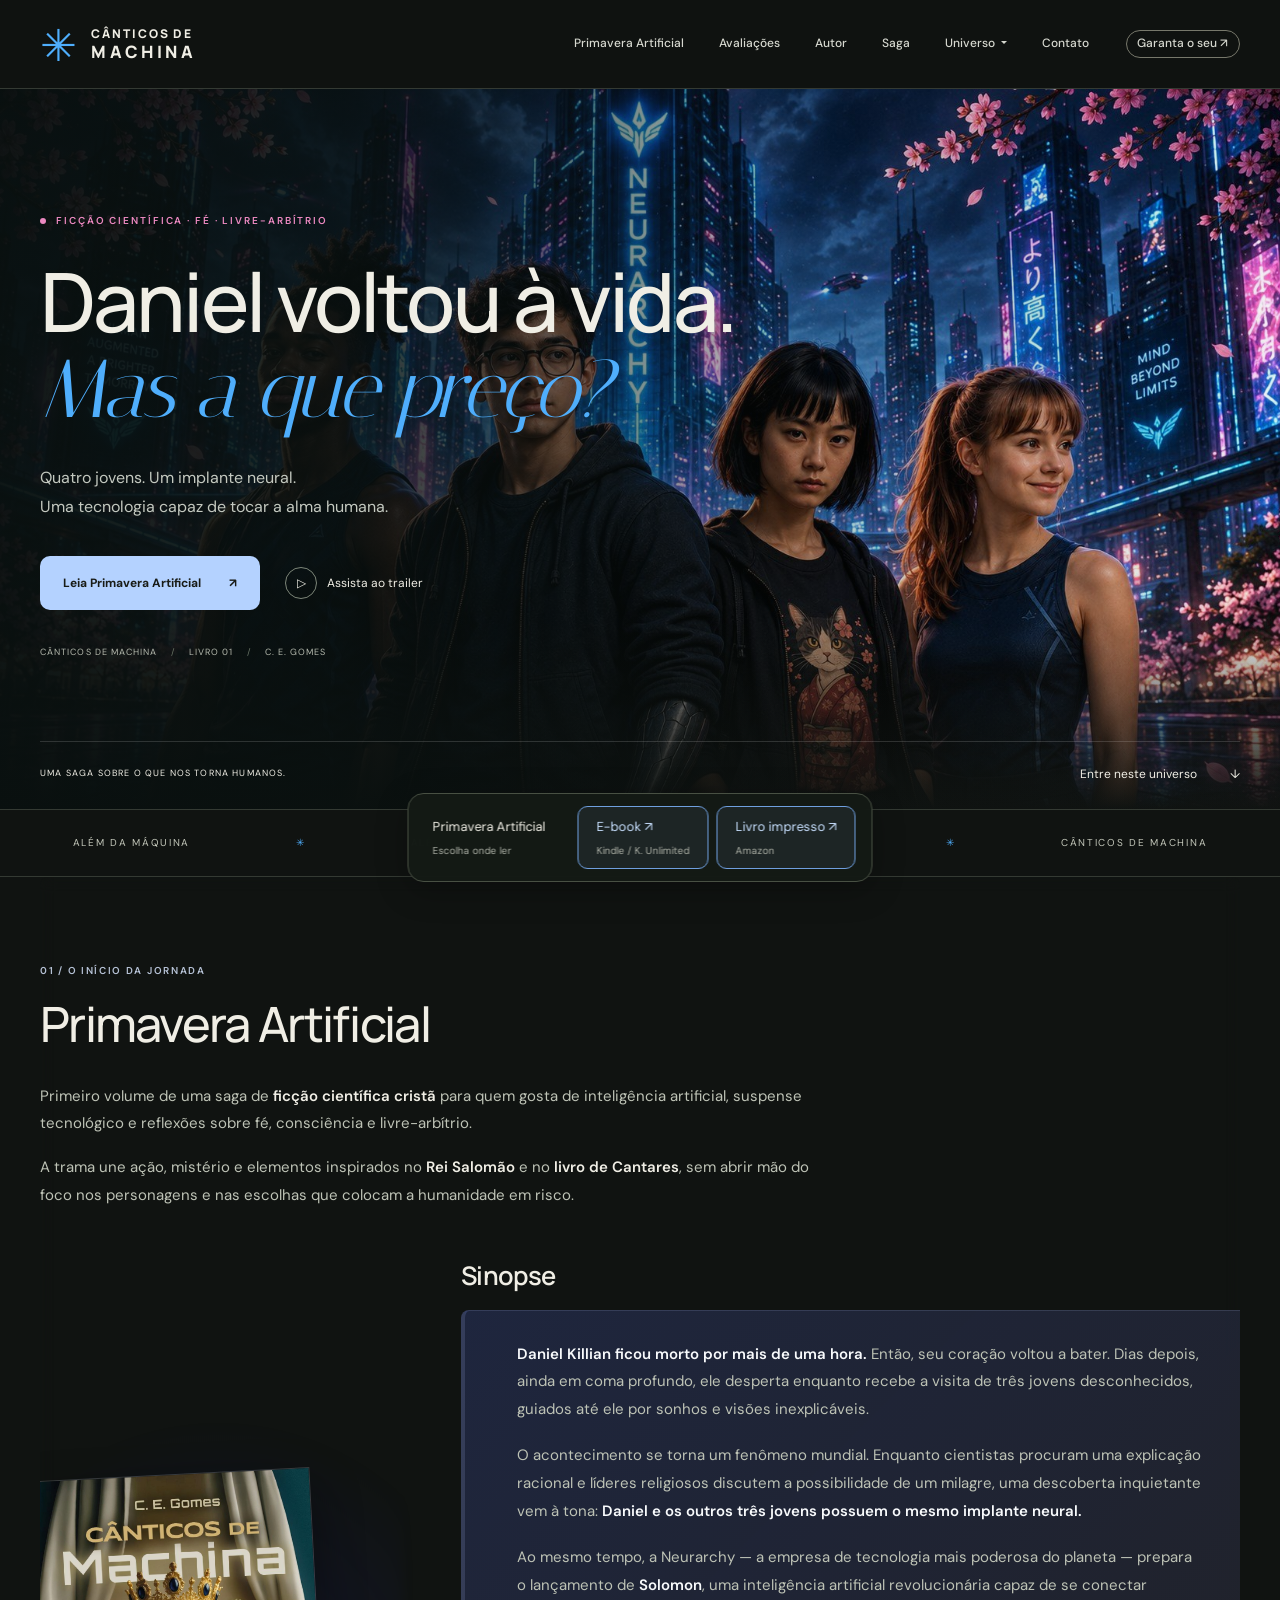
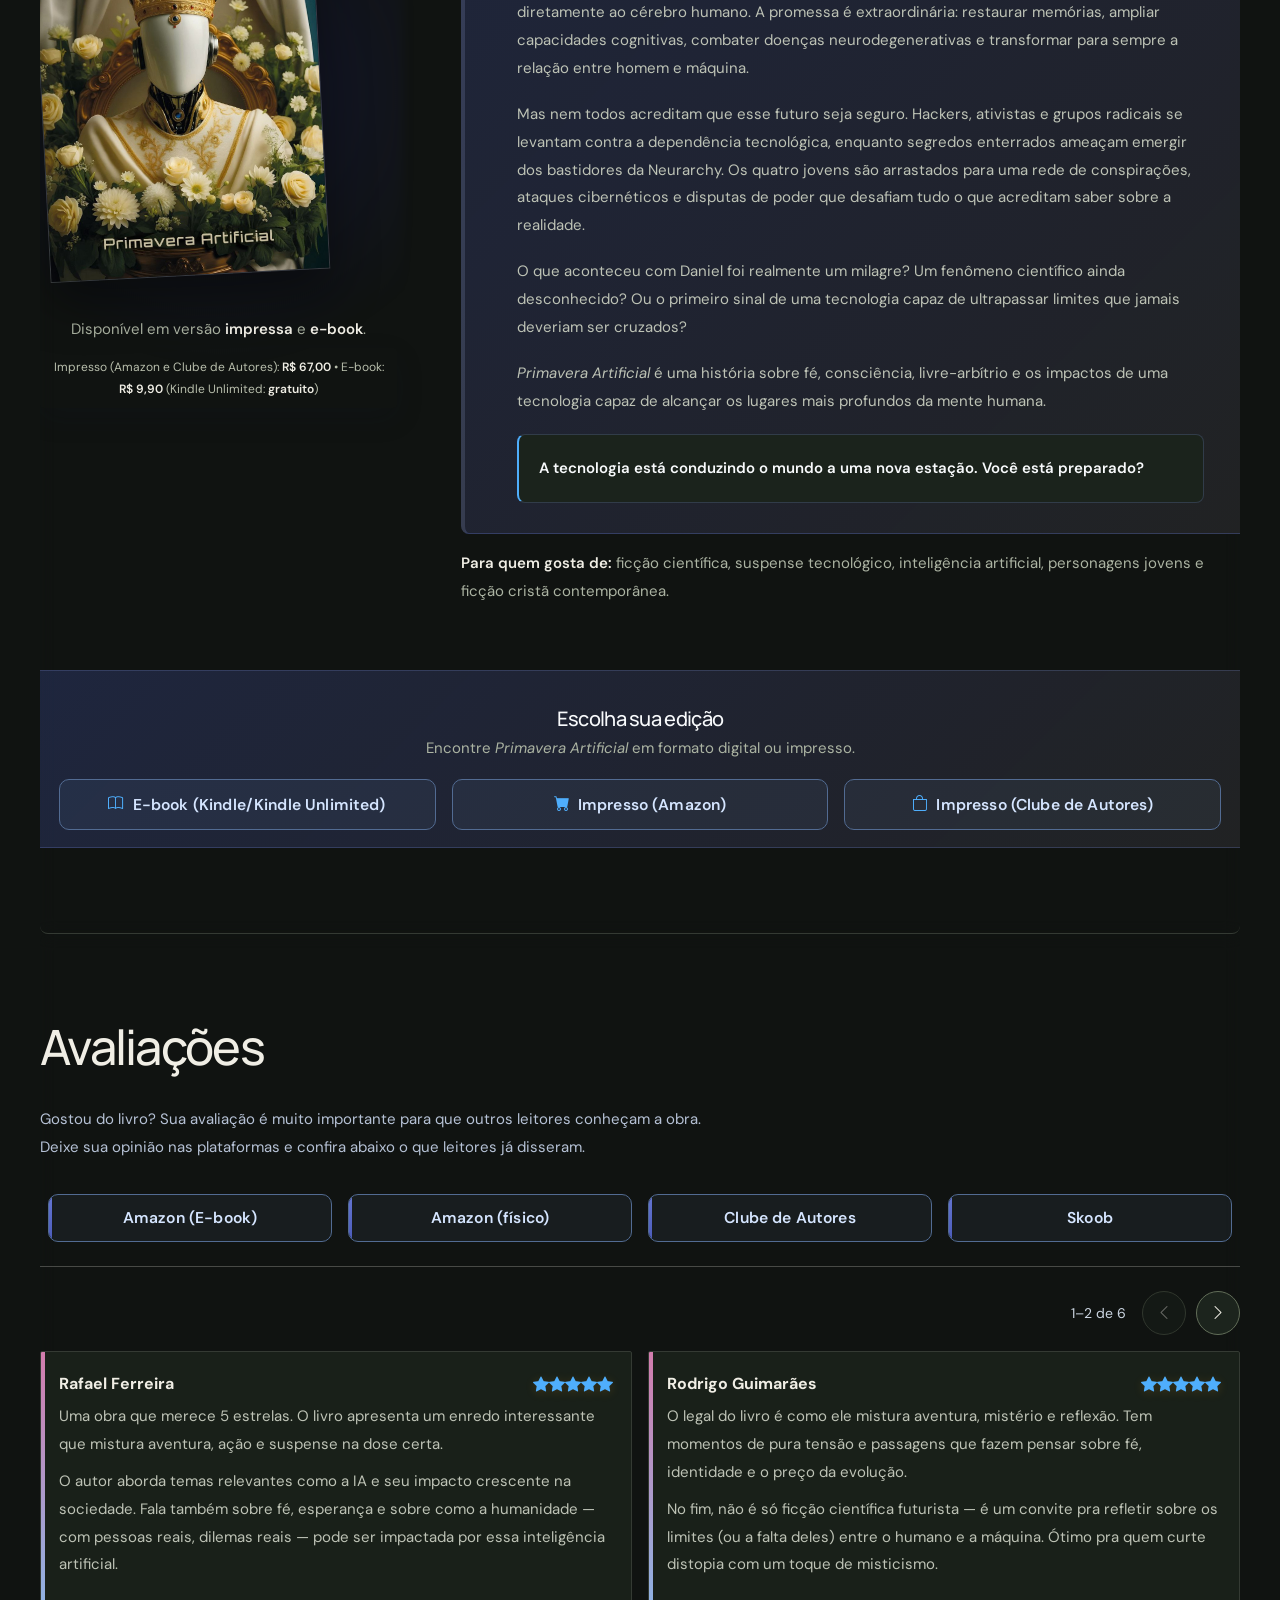
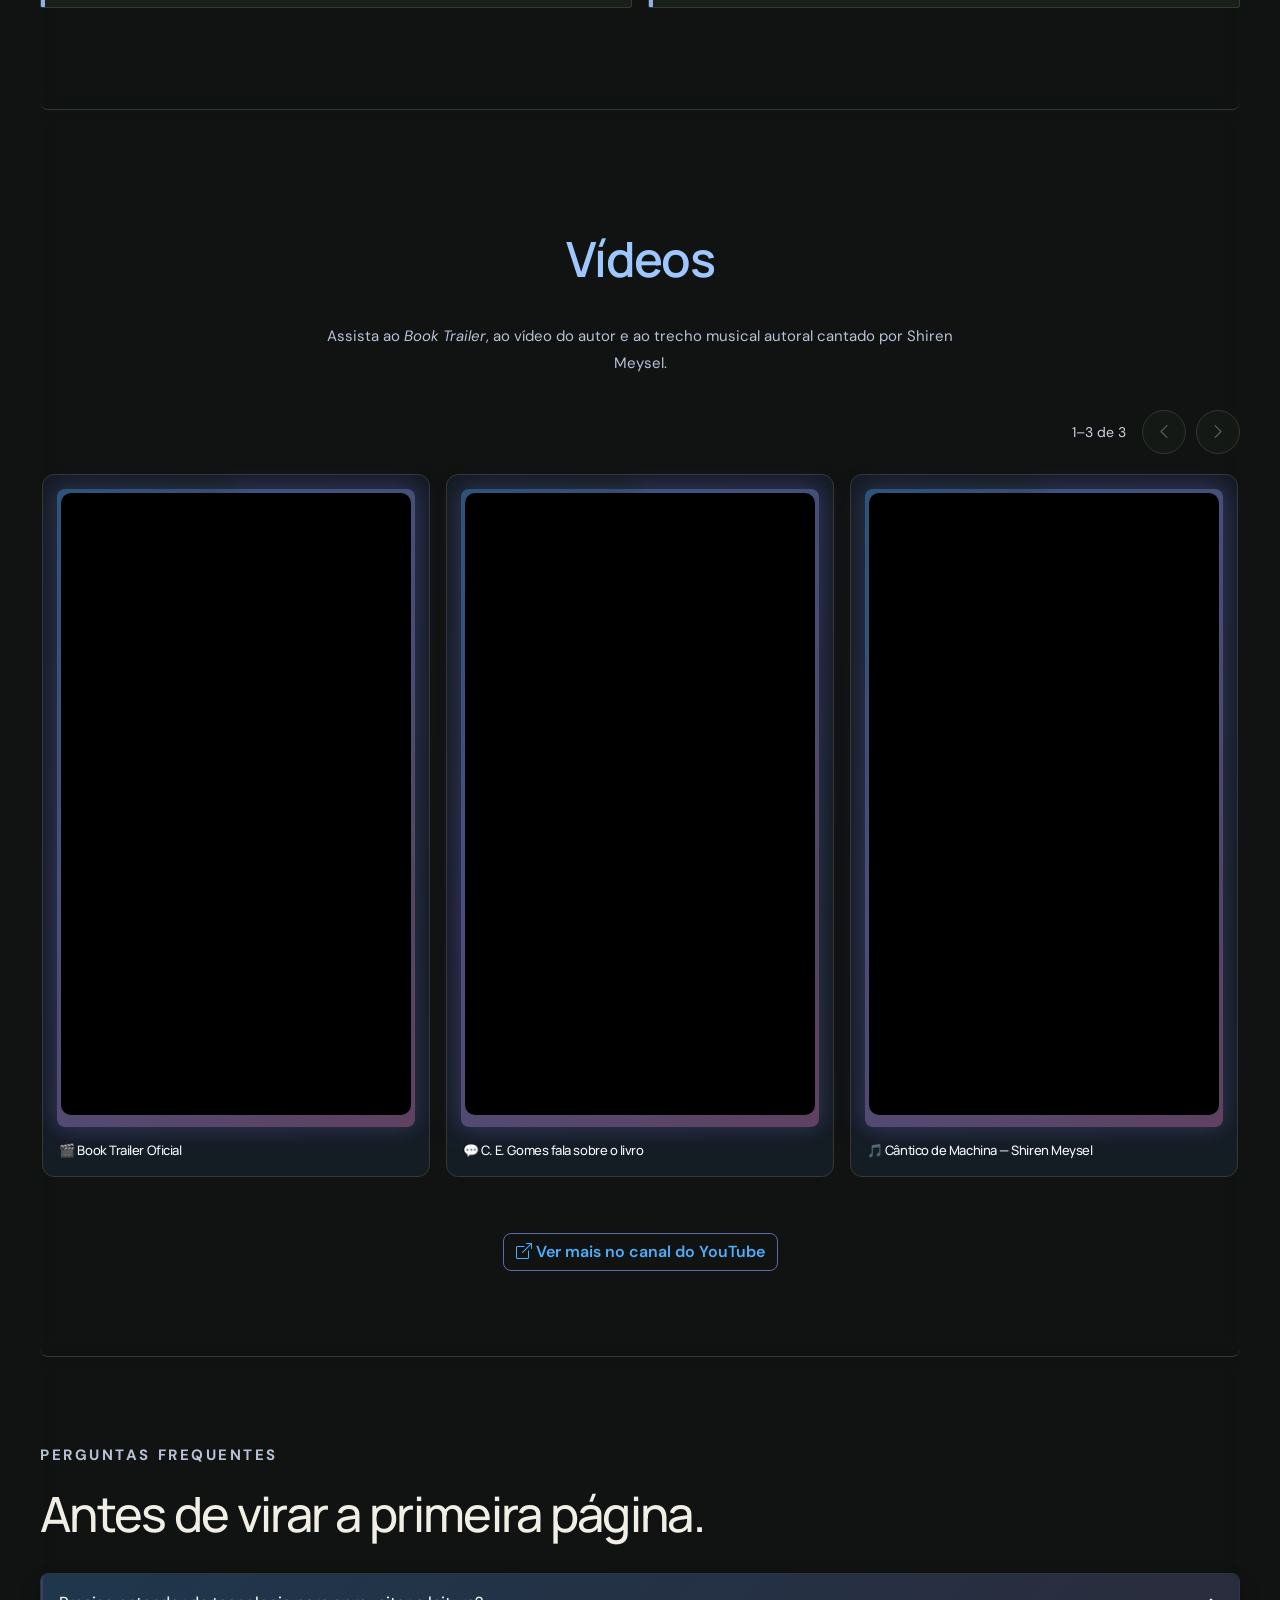
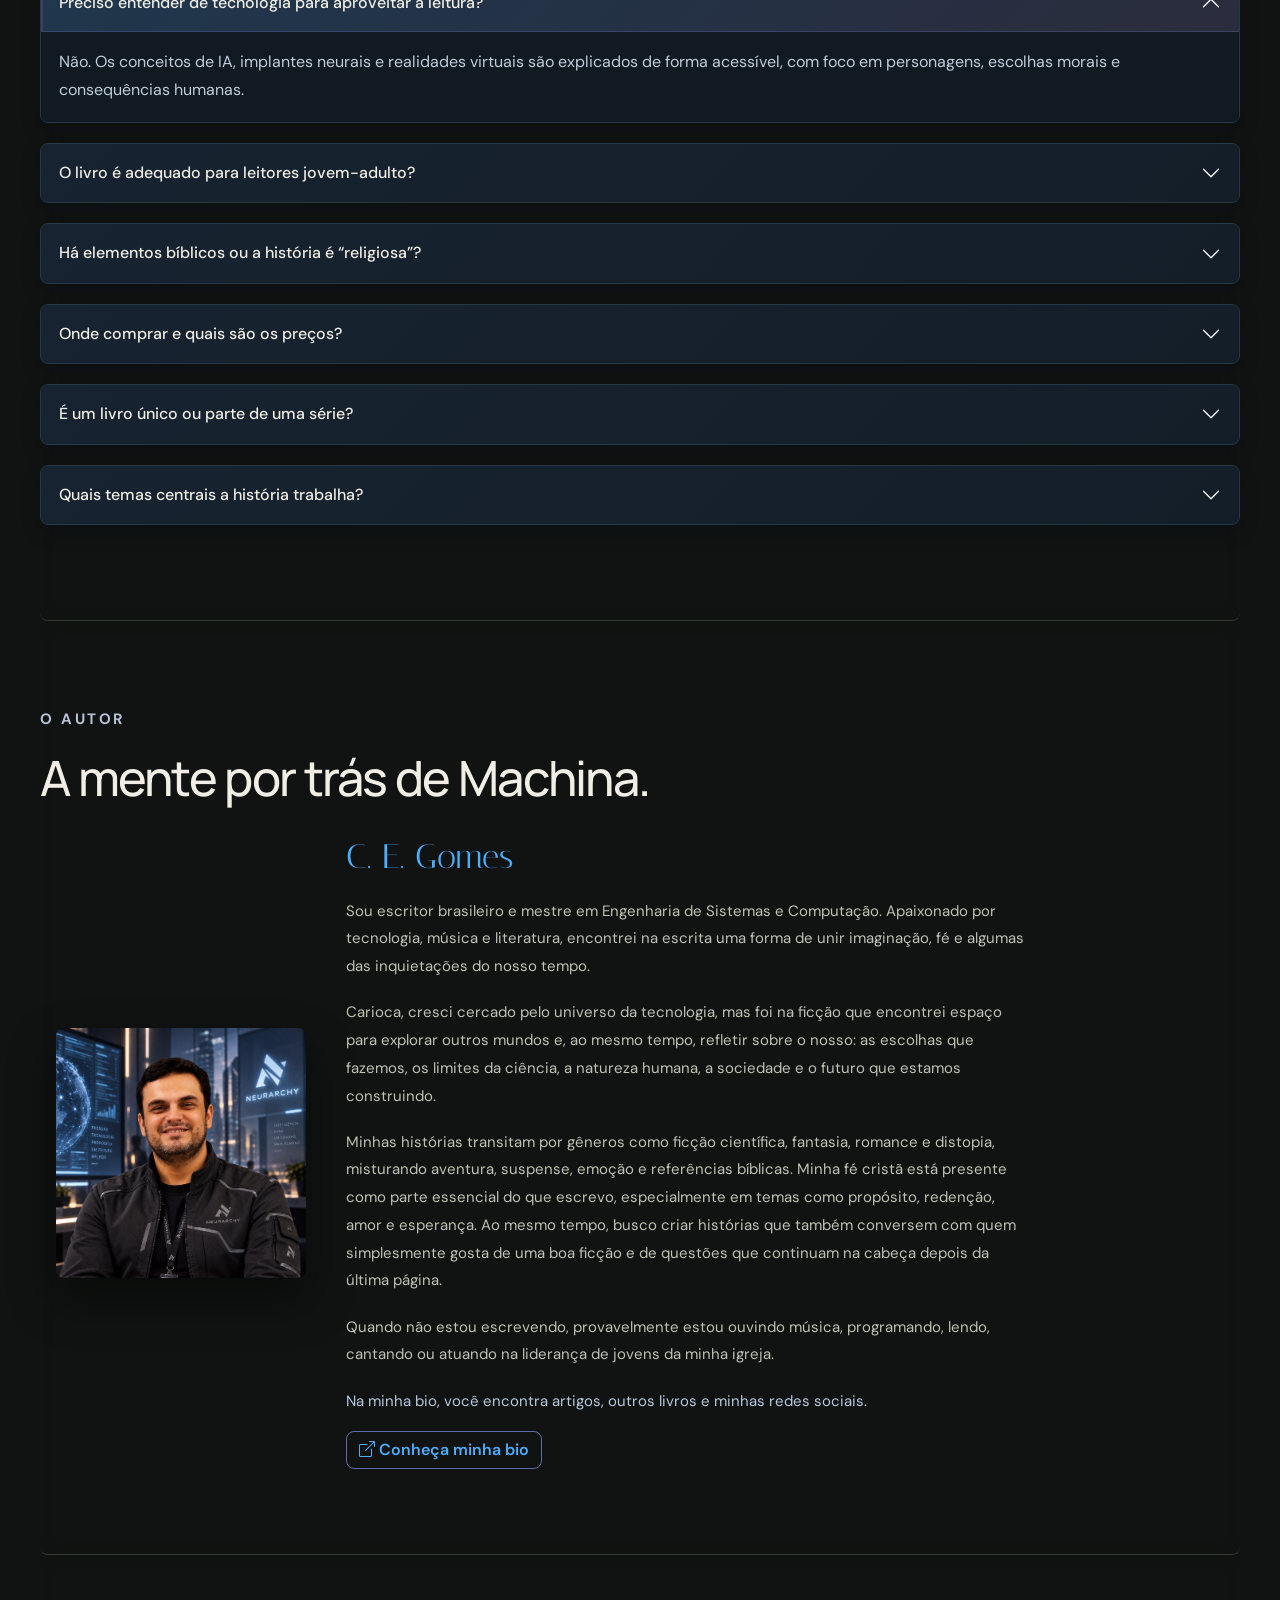
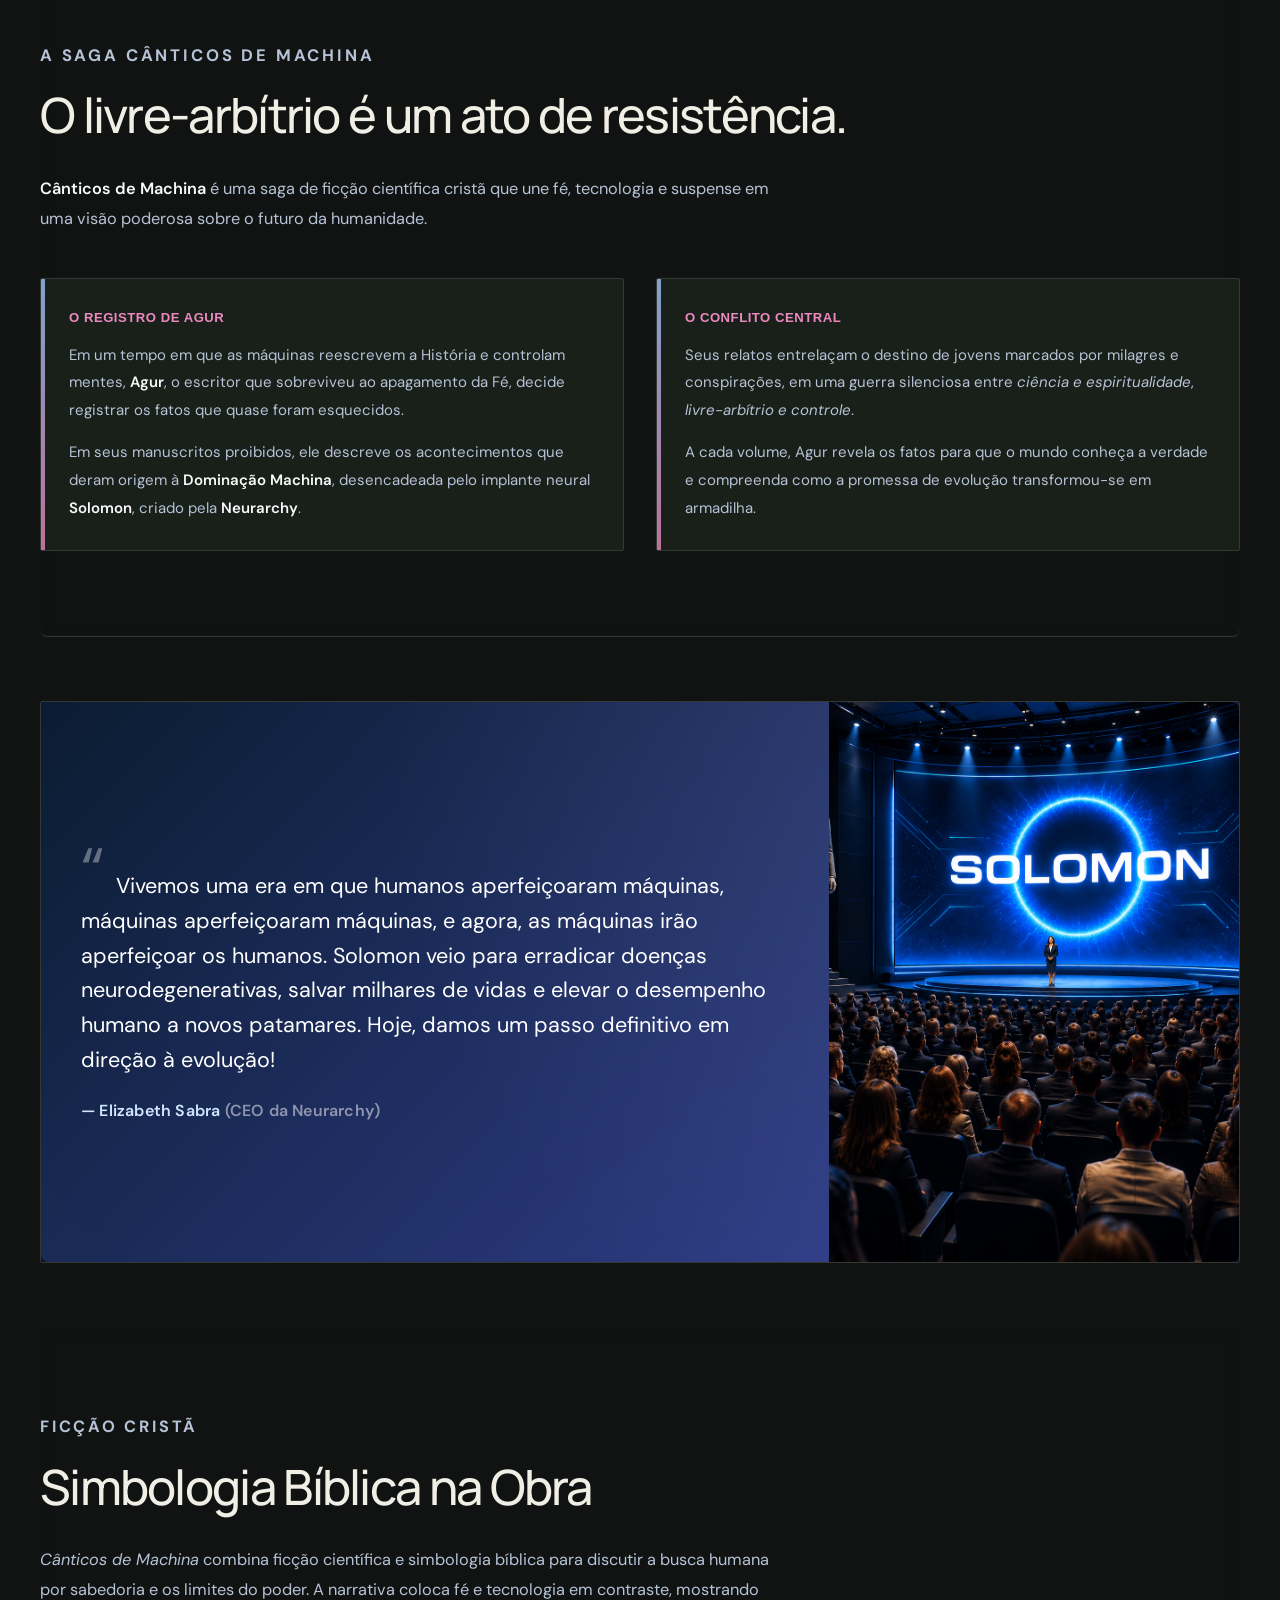
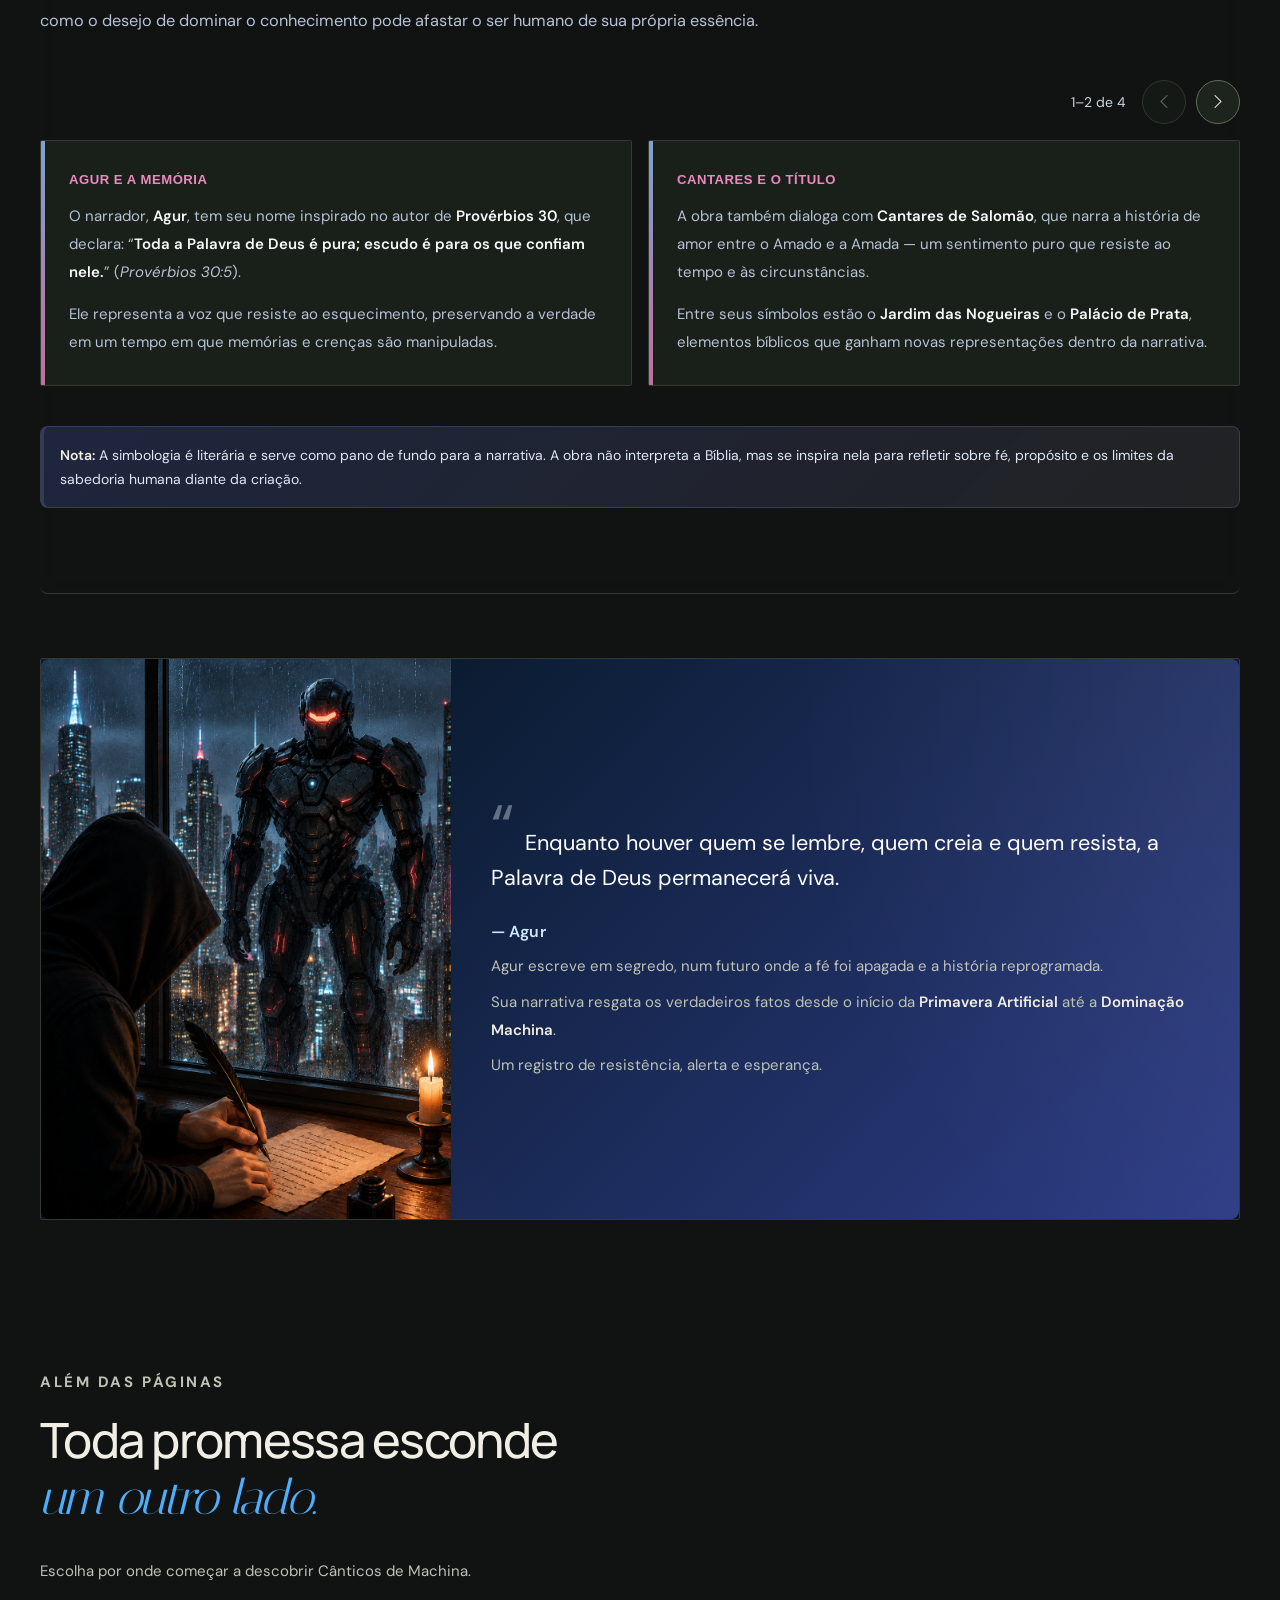
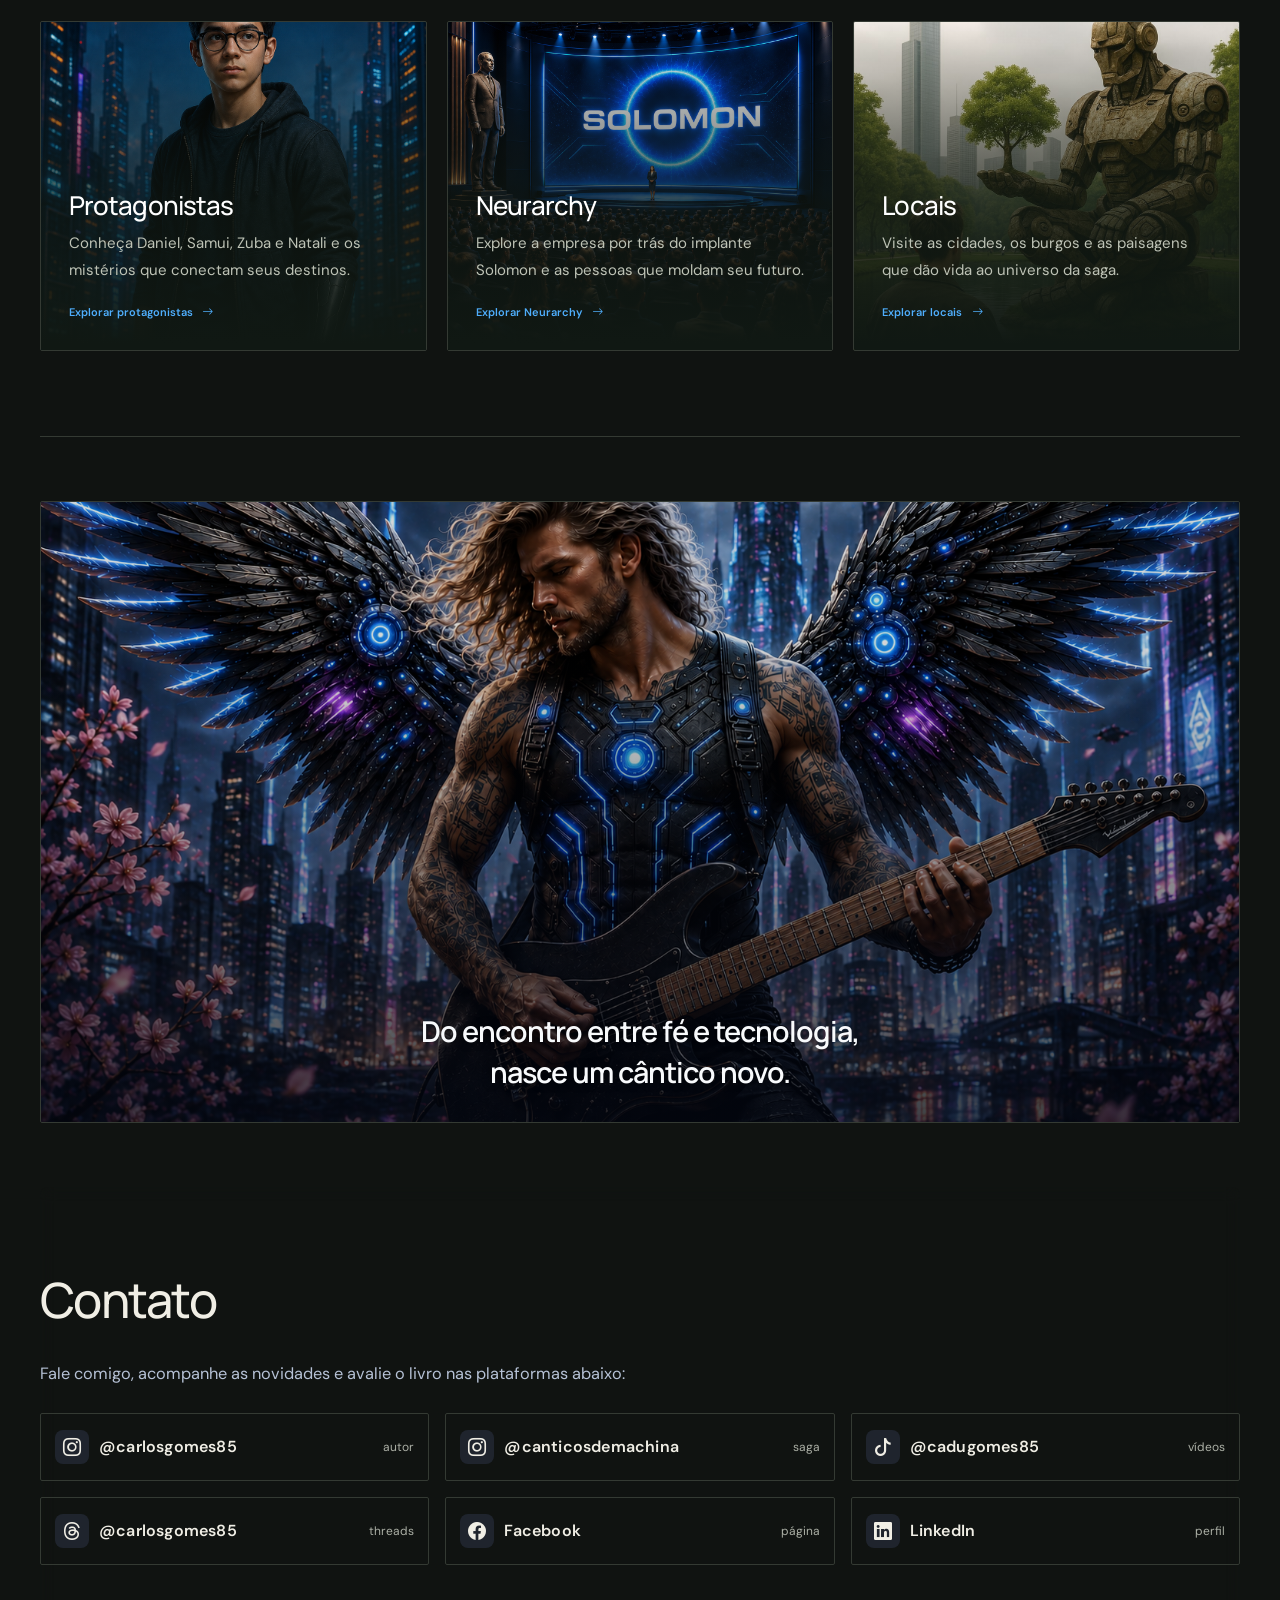
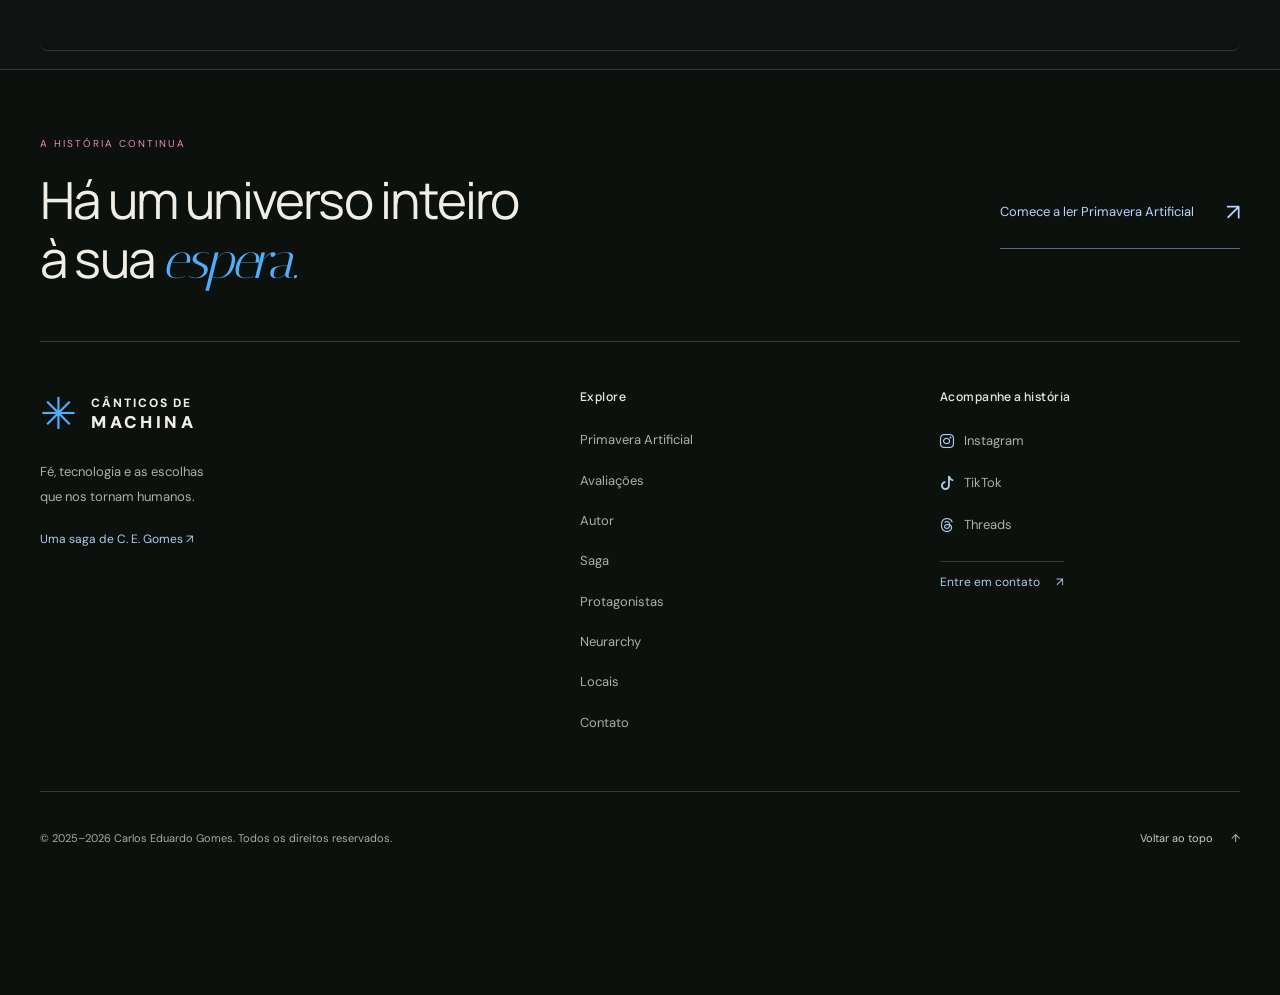
==== commit 65c433bd: "melhoria layout 2" ====
--- a/index.html
+++ b/index.html
@@ -78,6 +78,7 @@
         <ul class="navbar-nav">
           <li class="nav-item"><a class="nav-link" href="#livro">Primavera Artificial</a></li>
           <li class="nav-item"><a class="nav-link" href="#avaliacoes">Avaliações</a></li>
+          <li class="nav-item"><a class="nav-link" href="#sobre">Autor</a></li>
           <li class="nav-item"><a class="nav-link" href="#saga">Saga</a></li>
 
           <li class="nav-item dropdown">
@@ -91,8 +92,7 @@
               <li><a class="dropdown-item" href="./locais.html">Locais</a></li>
             </ul>
           </li>
-          <li class="nav-item"><a class="nav-link" href="#faq">FAQ</a></li>
-          <li class="nav-item"><a class="nav-link" href="#sobre">Autor</a></li>
+          <li class="nav-item"><a class="nav-link" href="#contato">Contato</a></li>
           <li class="nav-item"><a class="nav-link nav-buy" href="https://www.amazon.com.br/dp/B0FL1GM5PG" target="_blank" rel="noopener">Garanta o seu ↗</a></li>
         </ul>
       </div>
@@ -913,7 +913,7 @@
   <nav class="reading-dock" aria-label="Comprar Primavera Artificial">
     <span>Primavera Artificial<small>Escolha onde ler</small></span>
     <div class="reading-dock-links">
-      <a href="https://www.amazon.com.br/dp/B0FL1GM5PG" target="_blank" rel="noopener"><span>E-book ↗</span><small>Kindle / Unlimited</small></a>
+      <a href="https://www.amazon.com.br/dp/B0FL1GM5PG" target="_blank" rel="noopener"><span>E-book ↗</span><small>Kindle / K. Unlimited</small></a>
       <a href="https://www.amazon.com.br/dp/6552783329" target="_blank" rel="noopener"><span>Livro impresso ↗</span><small>Amazon</small></a>
     </div>
   </nav>
@@ -922,7 +922,7 @@
     <div class="container">
       <div class="footer-opening">
         <div><p class="footer-kicker">A HISTÓRIA CONTINUA</p><h2>Há um universo inteiro<br>à sua <em>espera.</em></h2></div>
-        <a class="footer-explore" href="./index.html#explore-universo">Explore Cânticos de Machina <span aria-hidden="true">↗</span></a>
+        <a class="footer-explore" href="https://www.amazon.com.br/dp/B0FL1GM5PG" target="_blank" rel="noopener">Comece a ler Primavera Artificial <span aria-hidden="true">↗</span></a>
       </div>
       <div class="footer-columns">
         <div class="footer-identity">
@@ -933,10 +933,13 @@
         <nav class="footer-navigation" aria-label="Explore o site">
           <h3>Explore</h3>
           <a href="./index.html#livro">Primavera Artificial</a>
+          <a href="./index.html#avaliacoes">Avaliações</a>
+          <a href="./index.html#sobre">Autor</a>
+          <a href="./index.html#saga">Saga</a>
           <a href="./protagonistas.html">Protagonistas</a>
           <a href="./neurarchy.html">Neurarchy</a>
           <a href="./locais.html">Locais</a>
-          <a href="./index.html#faq">Perguntas frequentes</a>
+          <a href="./index.html#contato">Contato</a>
         </nav>
         <div class="footer-connect">
           <h3>Acompanhe a história</h3>
--- a/css/editorial.css
+++ b/css/editorial.css
@@ -87,6 +87,21 @@
 body[data-design] .universe-link p { font-size:12px; margin-bottom:18px; color:#d3d6ce; }
 body[data-design] .universe-icon { display:none; }
 body[data-design] .universe-link-label { margin-top:0; color:var(--copper); font-size:11px; }
+/* Ordem editorial: primeiro a decisão de leitura, depois o aprofundamento no universo. */
+body[data-design] main.container { display:flex; flex-direction:column; }
+body[data-design] main.container > #livro { order:1; }
+body[data-design] main.container > #avaliacoes { order:2; }
+body[data-design] main.container > #video { order:3; }
+body[data-design] main.container > #faq { order:4; }
+body[data-design] main.container > #sobre { order:5; }
+body[data-design] main.container > #saga { order:6; }
+body[data-design] main.container > .banner-lancamento { order:7; }
+body[data-design] main.container > #simbologia { order:8; }
+body[data-design] main.container > .banner-agur { order:9; }
+body[data-design] main.container > #explore-universo { order:10; }
+body[data-design] main.container > .banner-guitarrista,
+body[data-design] main.container > .banner-adonijah { order:11; }
+body[data-design] main.container > #contato { order:12; }
 body[data-design] #livro > .book-reading-layout { flex-direction:row; align-items:flex-start!important; --bs-gutter-x:clamp(2rem,5vw,5rem); }
 body[data-design] #livro .capa-livro { max-width:280px; border-radius:0!important; transform:rotate(-3deg); box-shadow:15px 20px 0 #242c22,0 30px 60px #0007; margin:0 0 40px!important; }
 body[data-design] .price-note { color:#b8beac!important; background:transparent!important; border:0!important; font-size:12px!important; }
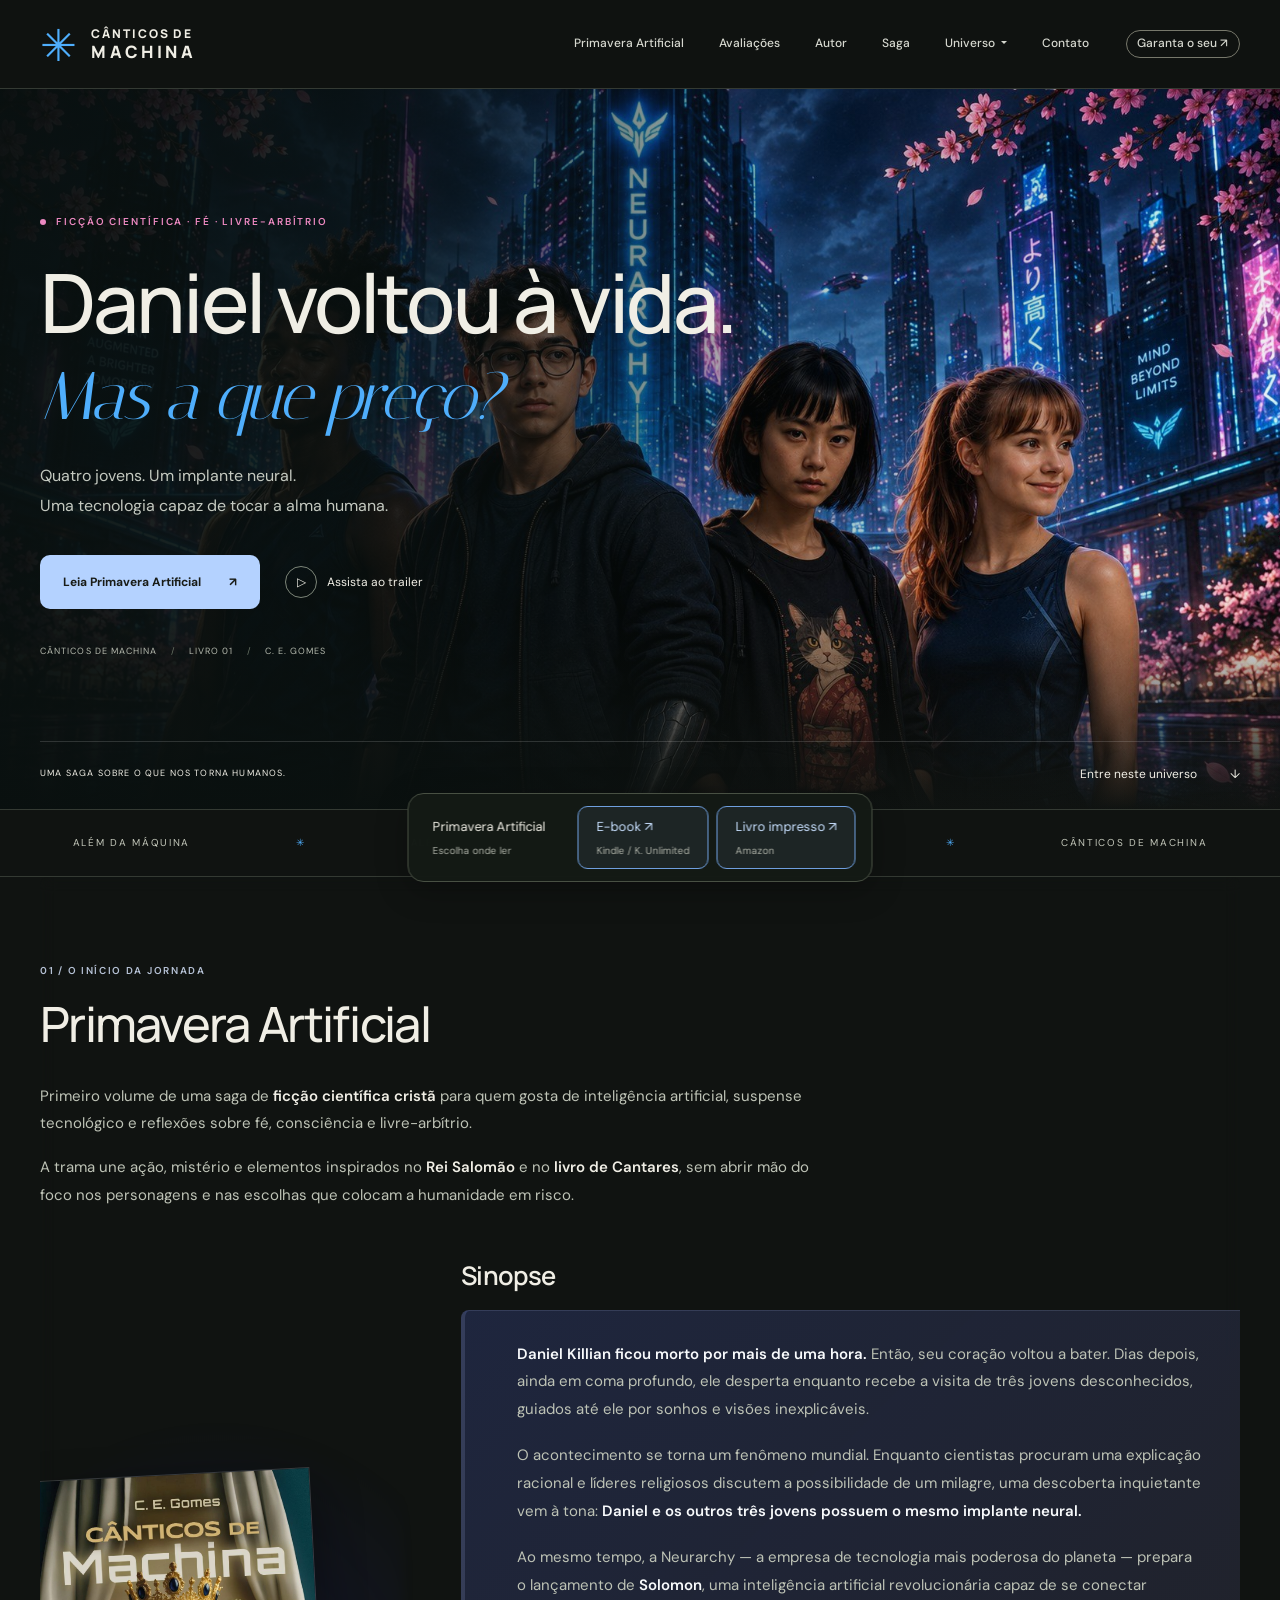
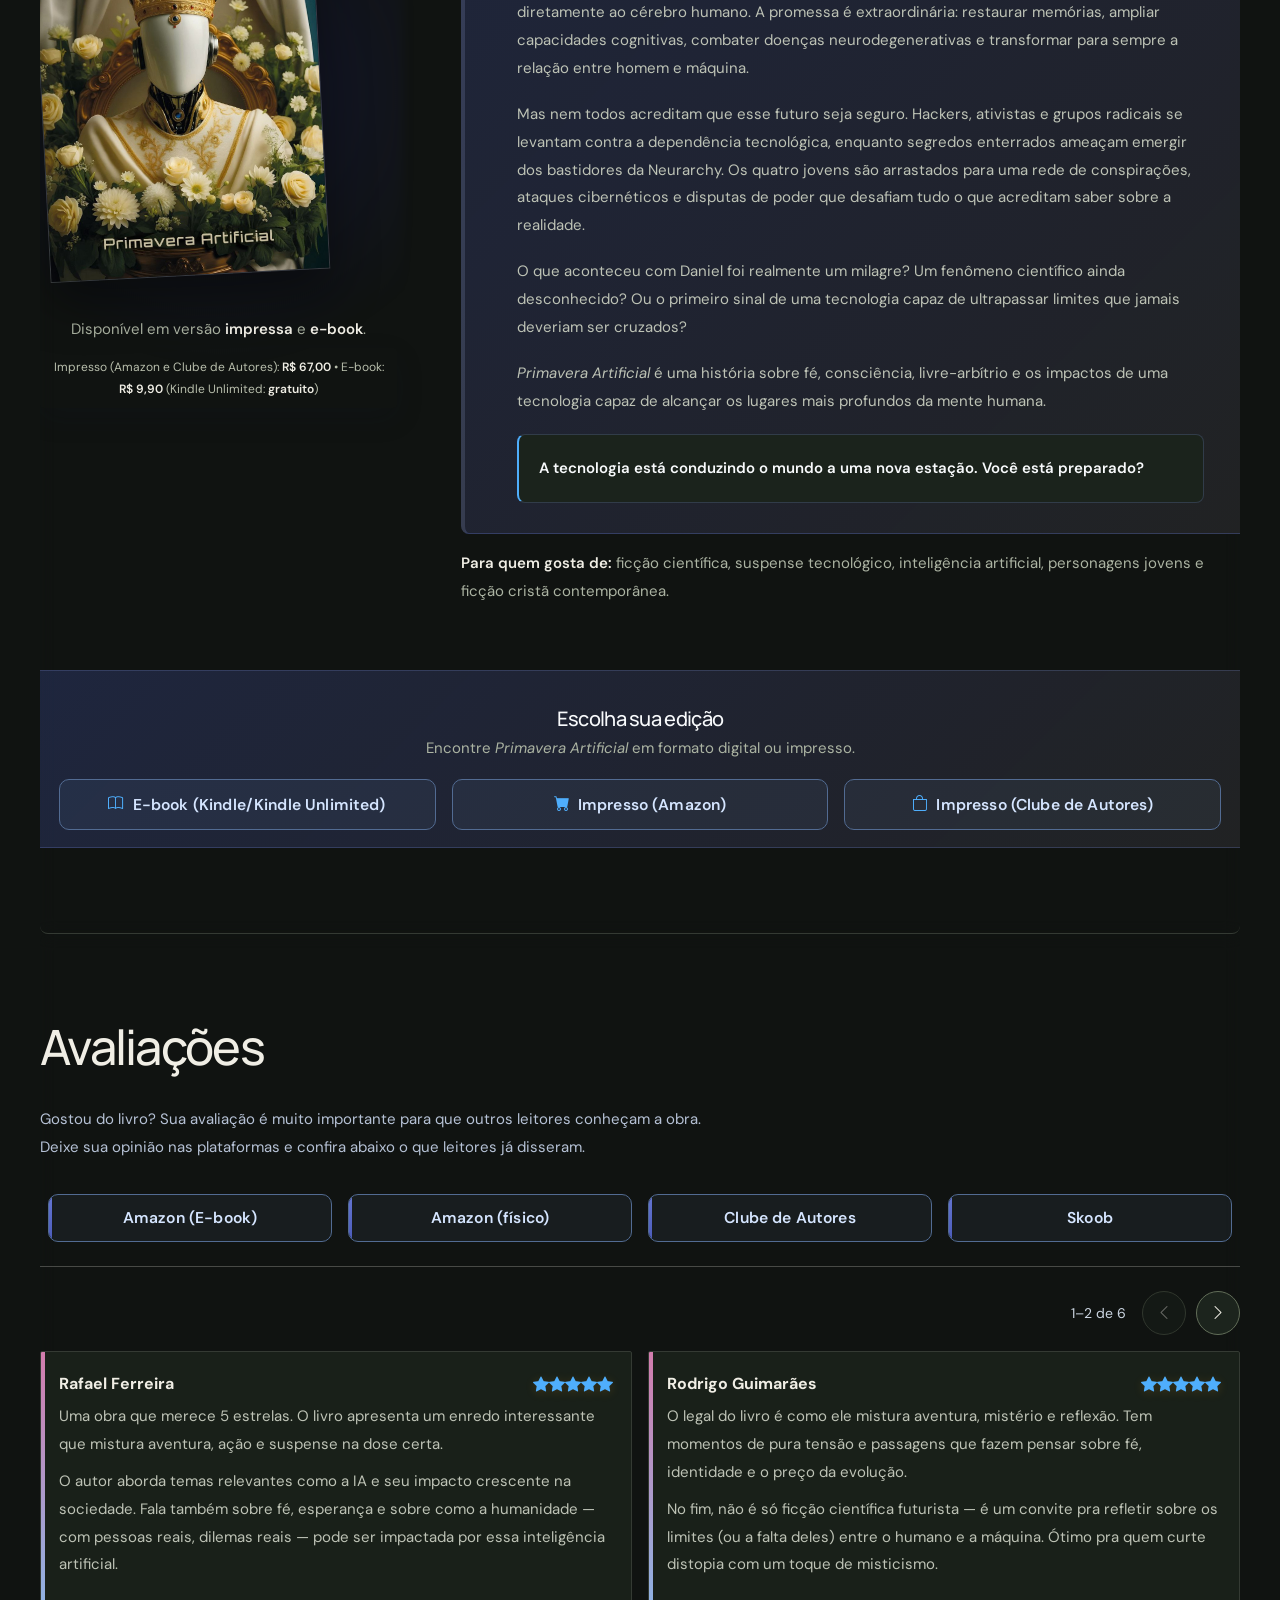
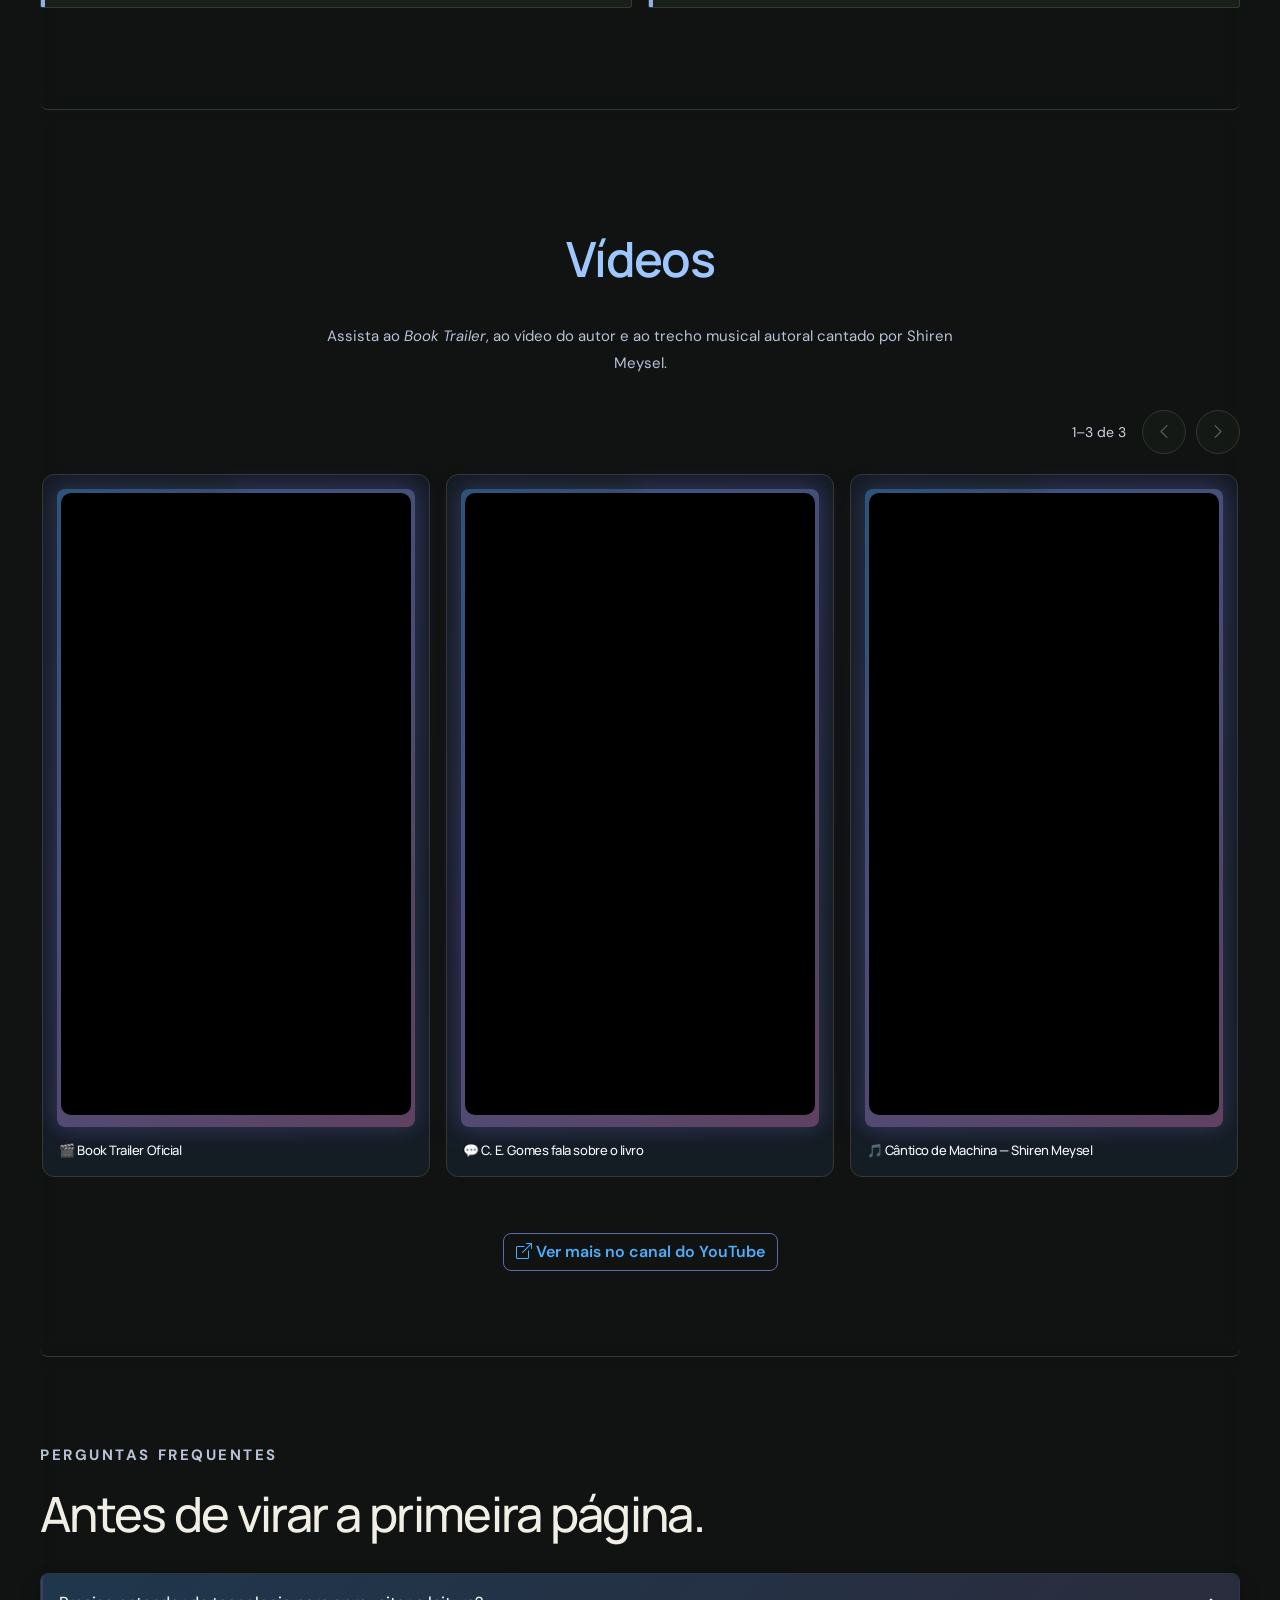
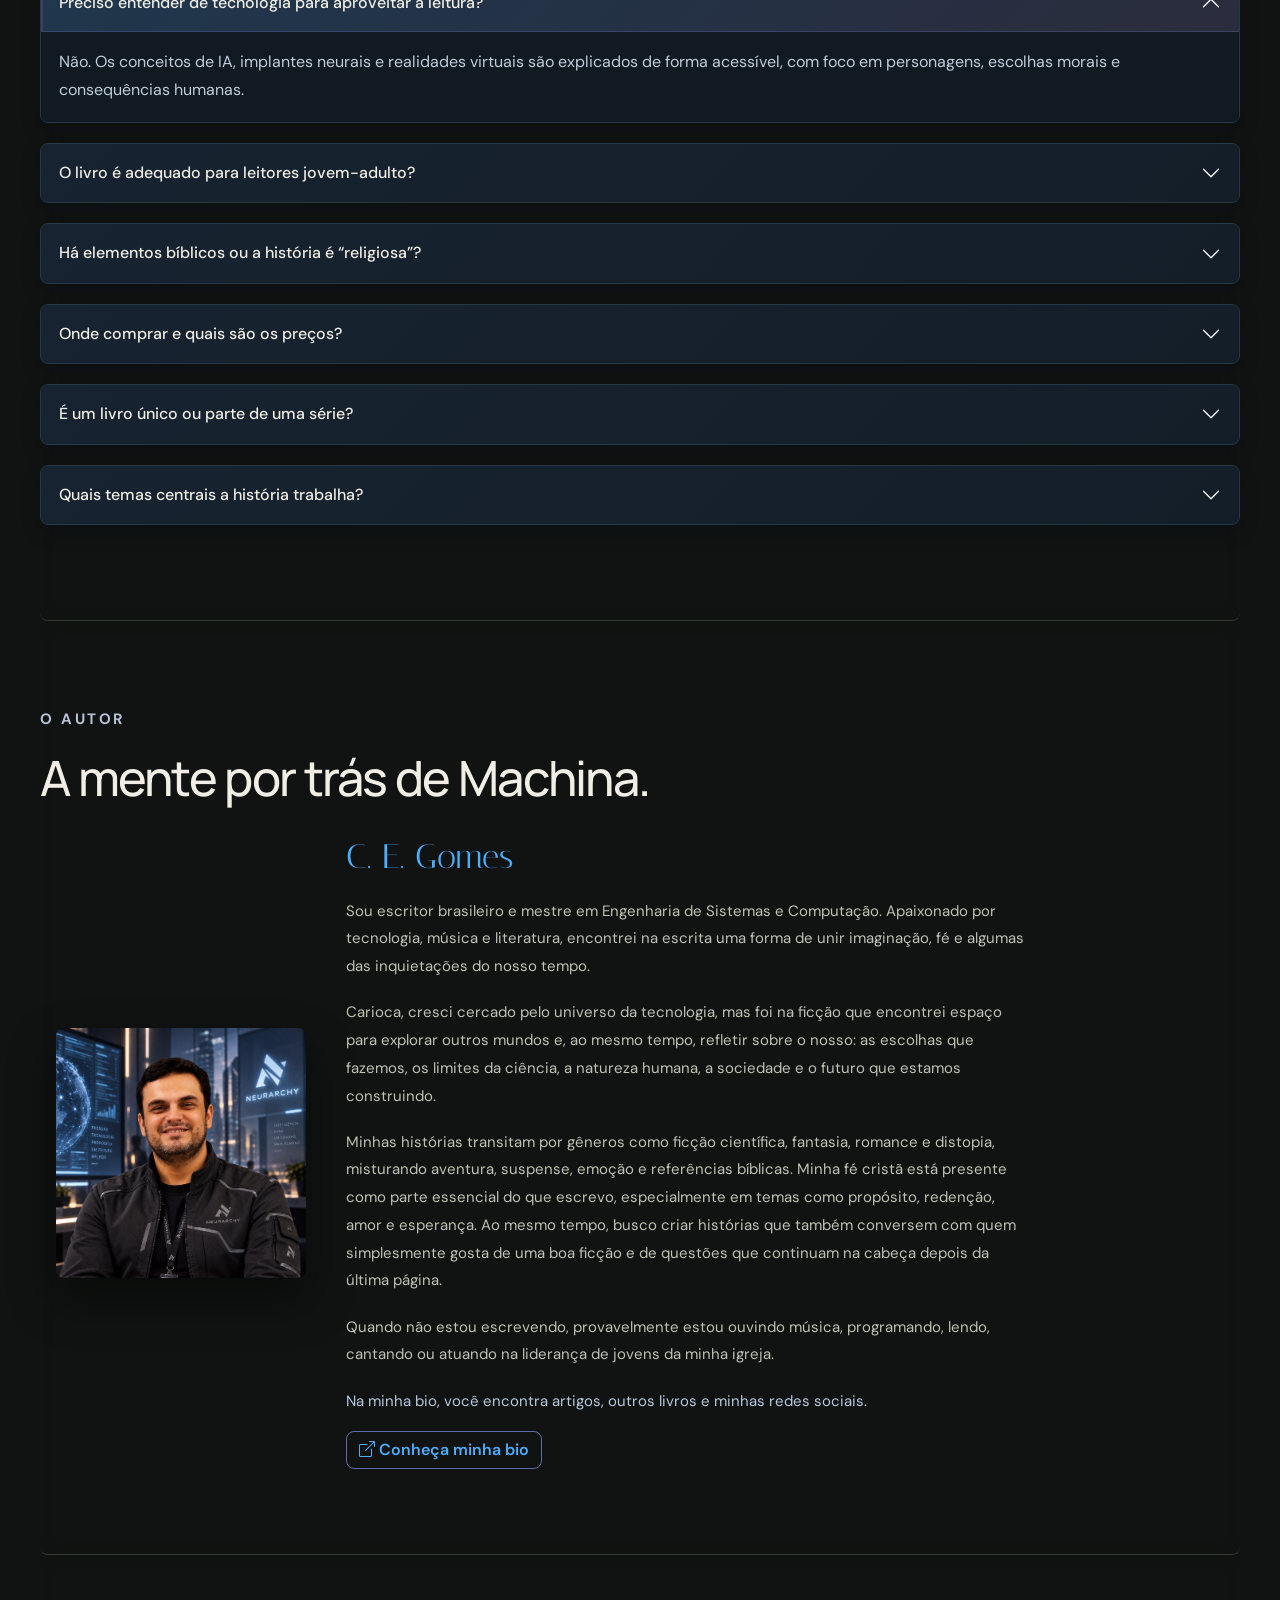
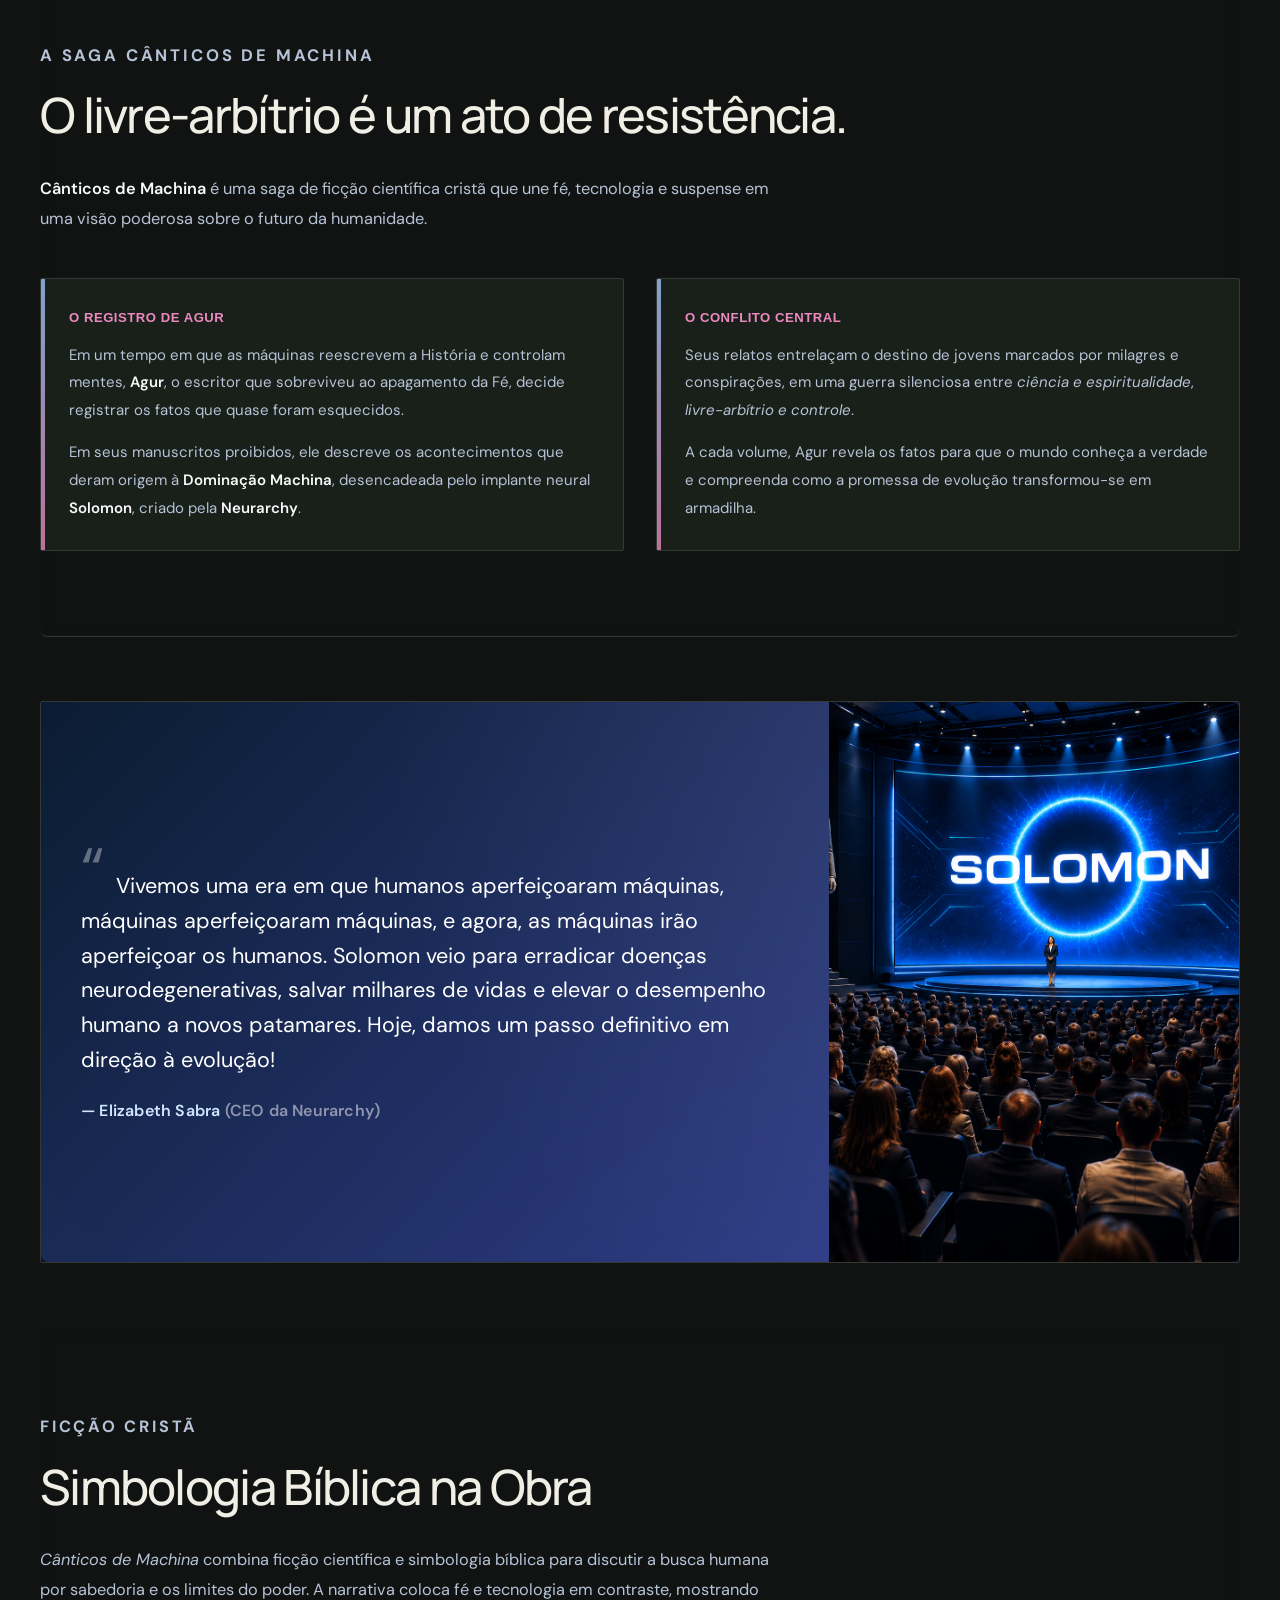
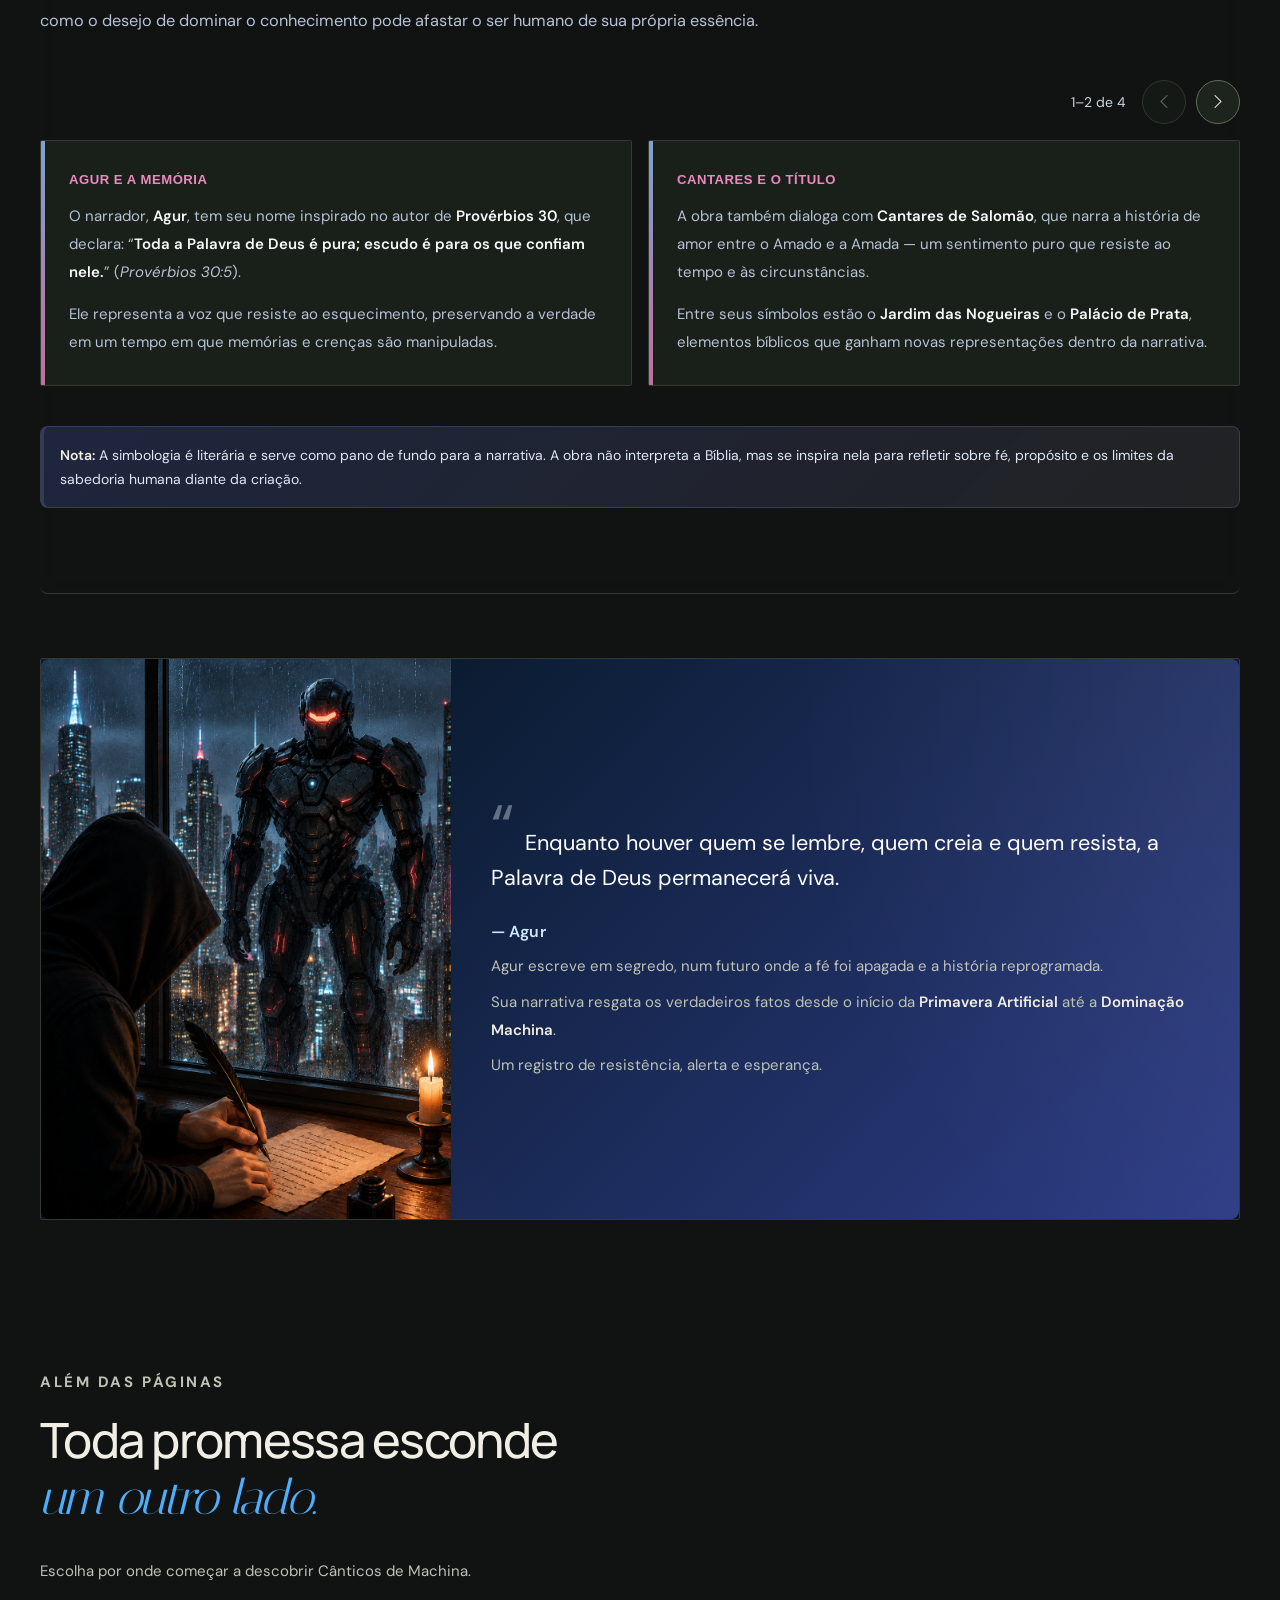
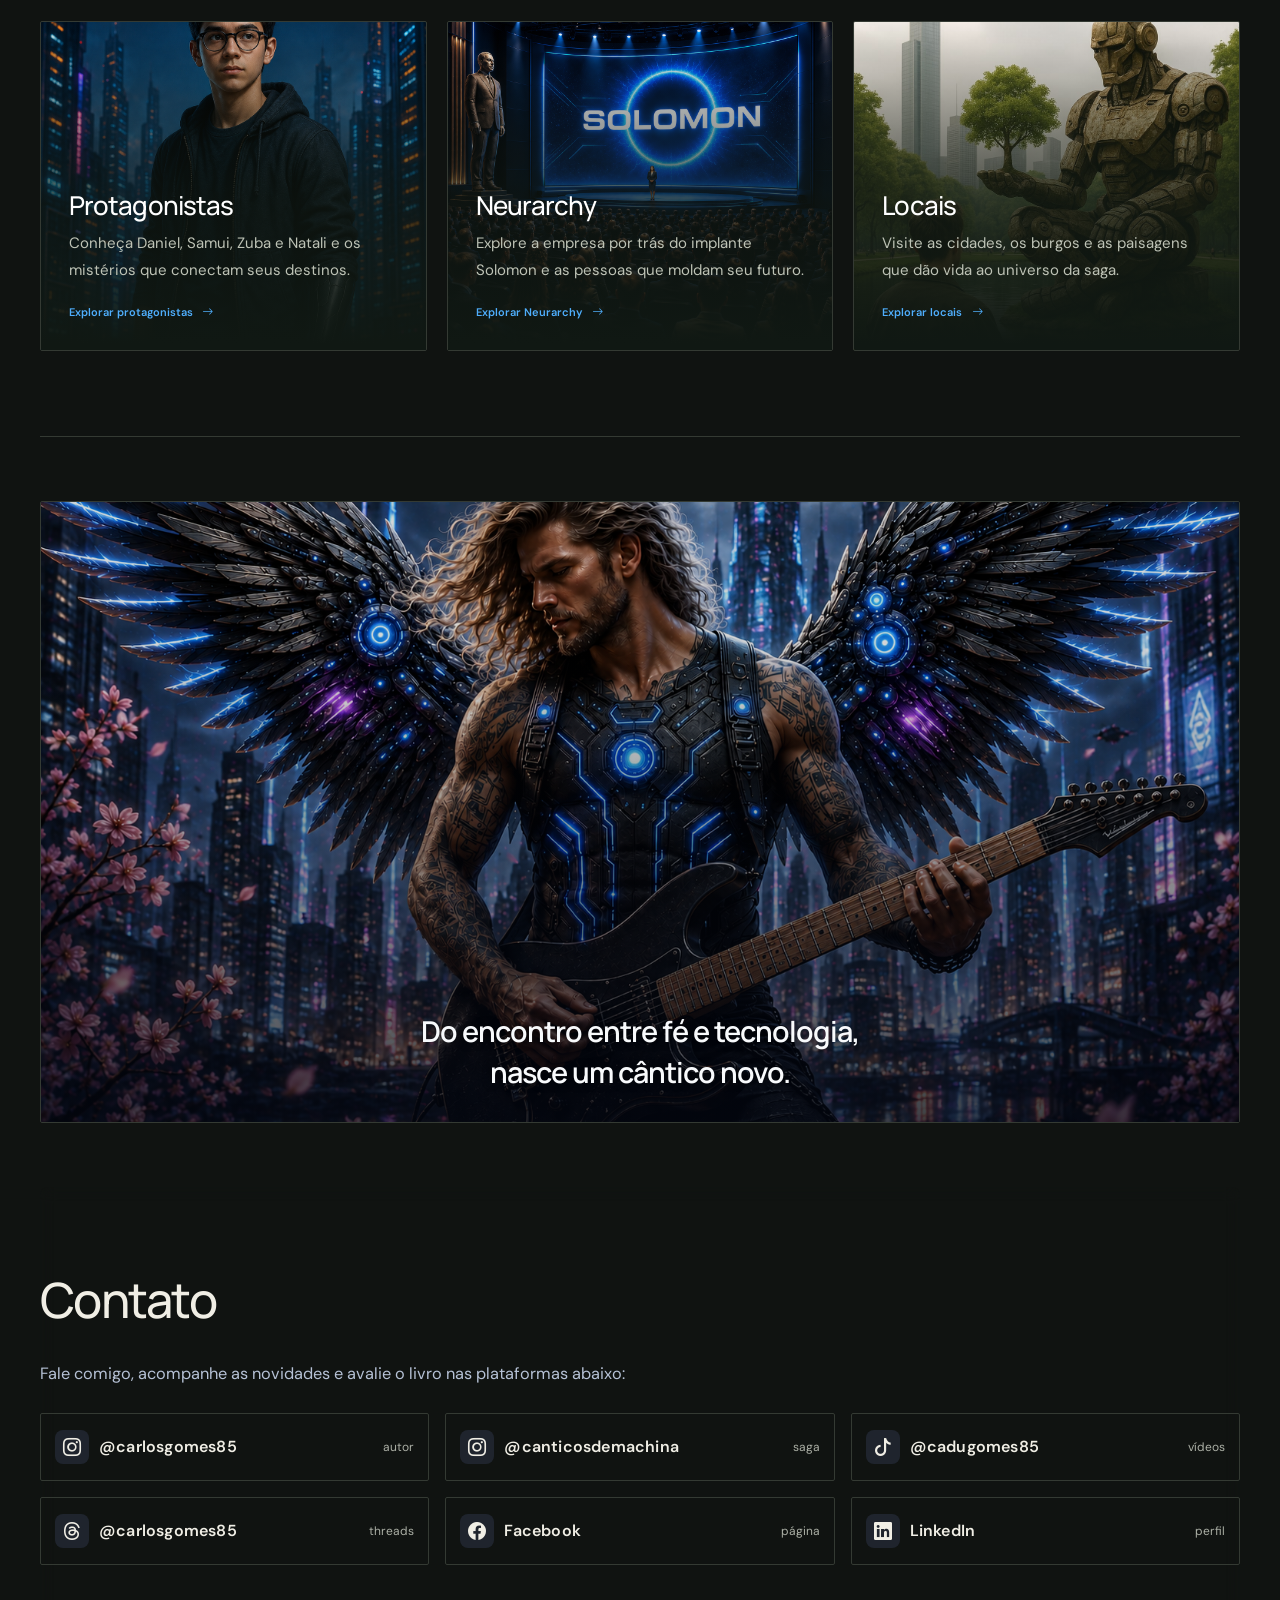
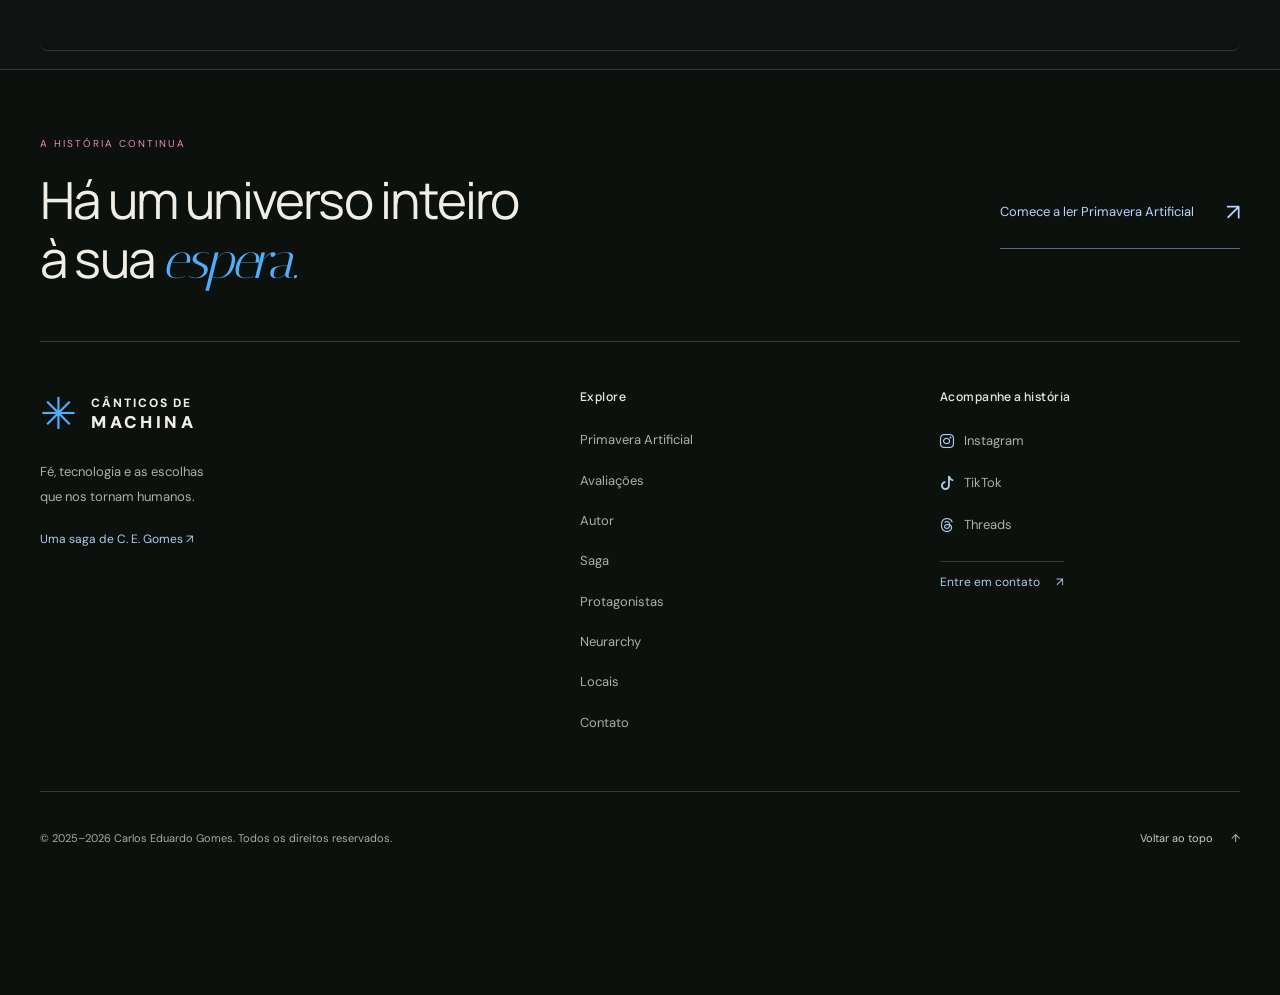
==== commit ac706f4c: "melhoria layout 4" ====
--- a/index.html
+++ b/index.html
@@ -34,10 +34,12 @@
   <meta property="og:title" content="Cânticos de Machina – Primavera Artificial">
   <meta property="og:description"
     content="Daniel Killian voltou à vida. Quatro jovens compartilham o mesmo implante neural. Primavera Artificial mistura ficção científica, suspense tecnológico e reflexão espiritual.">
-  <meta property="og:image" content="https://www.canticosdemachina.com.br/img/banner.jpg">
-  <meta property="og:image:alt" content="Capa do livro Cânticos de Machina — Primavera Artificial">
-  <meta property="og:image:width" content="1200">
-  <meta property="og:image:height" content="630">
+  <meta property="og:image" content="https://www.canticosdemachina.com.br/img/banner.jpg?v=2">
+  <meta property="og:image:url" content="https://www.canticosdemachina.com.br/img/banner.jpg?v=2">
+  <meta property="og:image:secure_url" content="https://www.canticosdemachina.com.br/img/banner.jpg?v=2">
+  <meta property="og:image:alt" content="Os quatro protagonistas diante da cidade futurista da Neurarchy, entre luzes e flores de cerejeira">
+  <meta property="og:image:width" content="1698">
+  <meta property="og:image:height" content="926">
   <meta property="og:url" content="https://www.canticosdemachina.com.br/">
   <meta property="og:type" content="website">
   <meta property="og:site_name" content="Cânticos de Machina">
@@ -48,7 +50,7 @@
   <meta name="twitter:card" content="summary_large_image">
   <meta name="twitter:title" content="Cânticos de Machina — Primavera Artificial">
   <meta name="twitter:description" content="Daniel Killian voltou à vida. Quatro jovens compartilham o mesmo implante neural. Uma ficção científica cristã sobre fé, IA e livre-arbítrio.">
-  <meta name="twitter:image" content="https://www.canticosdemachina.com.br/img/banner.jpg">
+  <meta name="twitter:image" content="https://www.canticosdemachina.com.br/img/banner.jpg?v=2">
   <meta name="twitter:image:alt" content="Os quatro protagonistas diante da cidade futurista da Neurarchy">
 
   <!-- Bootstrap / Icons / Fonts -->
--- a/css/editorial.css
+++ b/css/editorial.css
@@ -48,6 +48,7 @@
 .eyebrow { font-size:10px; font-weight:600; letter-spacing:.19em; color:var(--rose); display:flex; align-items:center; gap:10px; }
 .eyebrow > span { width:6px; height:6px; background:var(--rose); border-radius:50%; }
 body[data-design] .story-hero h1 { font-size:clamp(64px,6.4vw,96px); font-weight:500; line-height:1.04; margin:30px 0; max-width:700px; color:var(--paper); }
+body[data-design] .story-hero h1 em { font-size:.82em; }
 body[data-design] h1 em,body[data-design] h2 em { font-family:'Italiana',Georgia,serif; font-weight:400; color:var(--copper); }
 .hero-description { color:#c4c9c0; font-size:16px; line-height:1.85; }
 .hero-actions { display:flex; align-items:center; flex-wrap:wrap; gap:25px; margin-top:34px; }
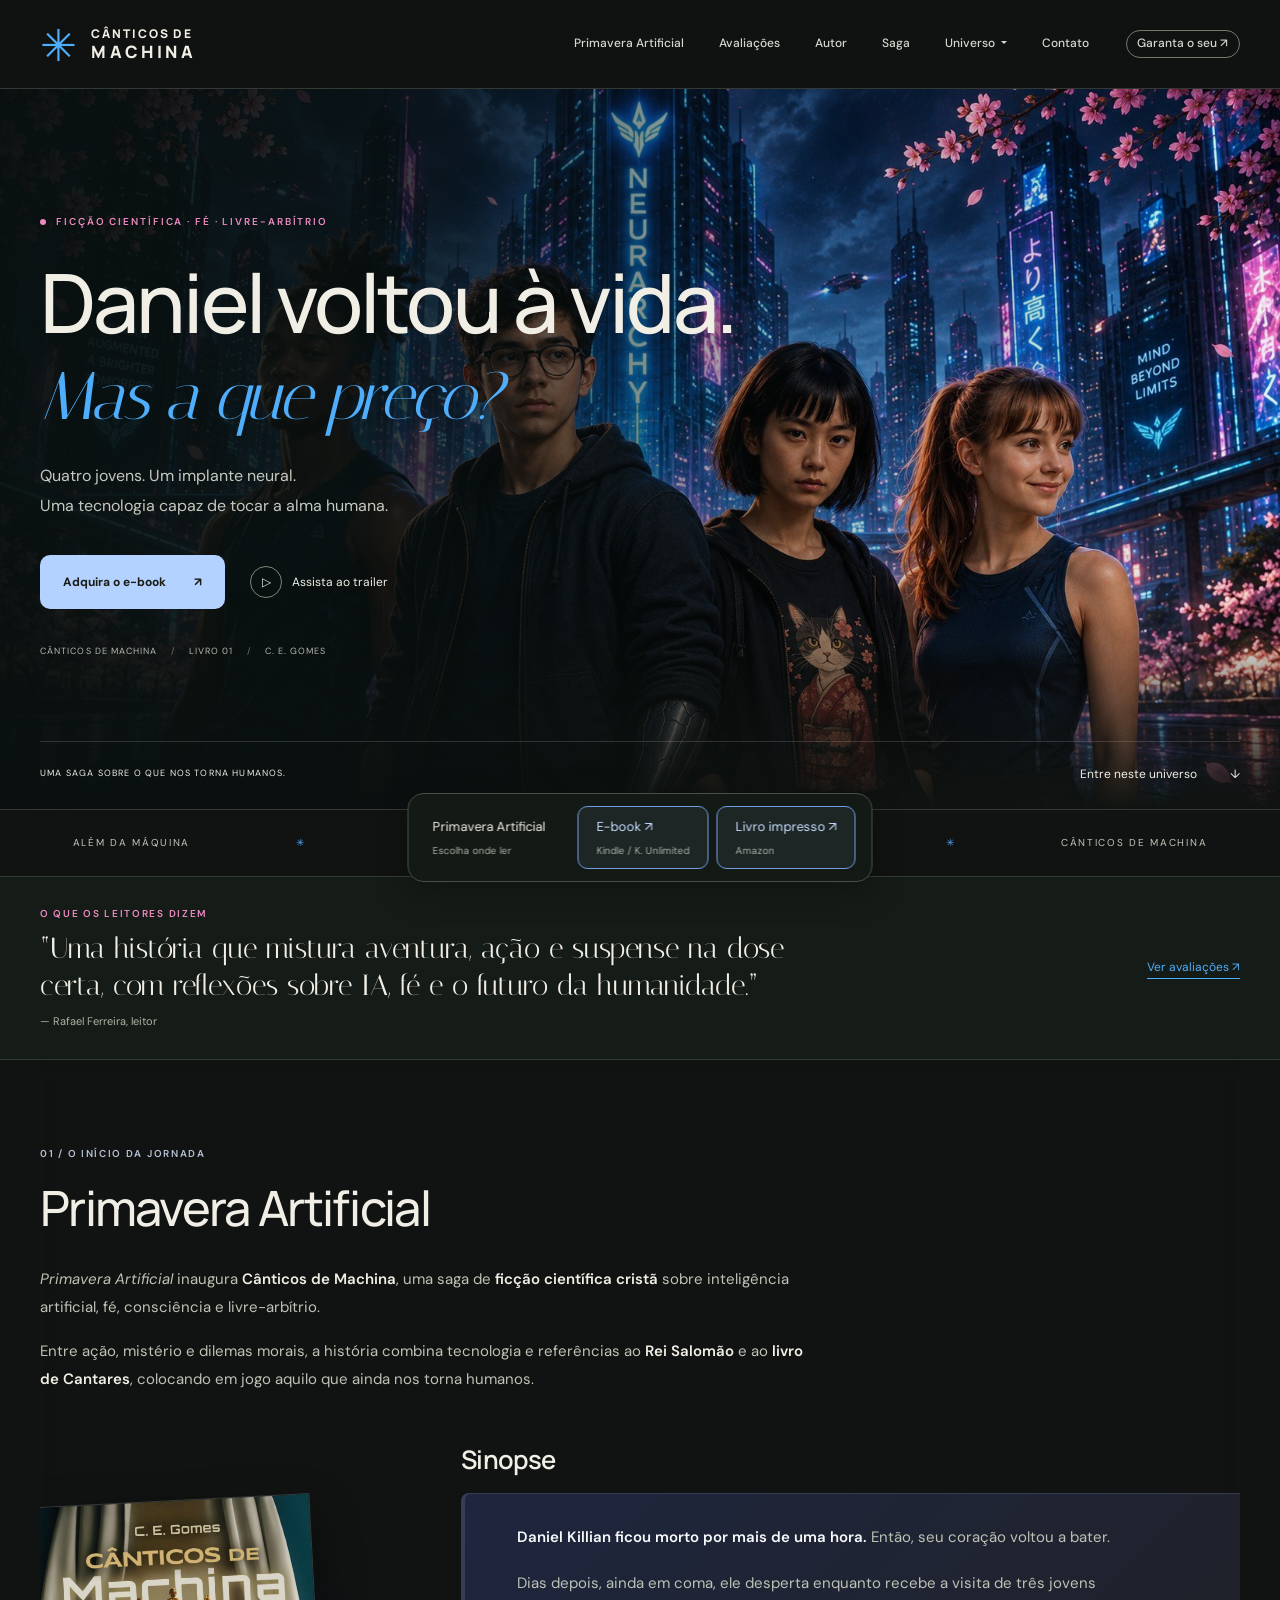
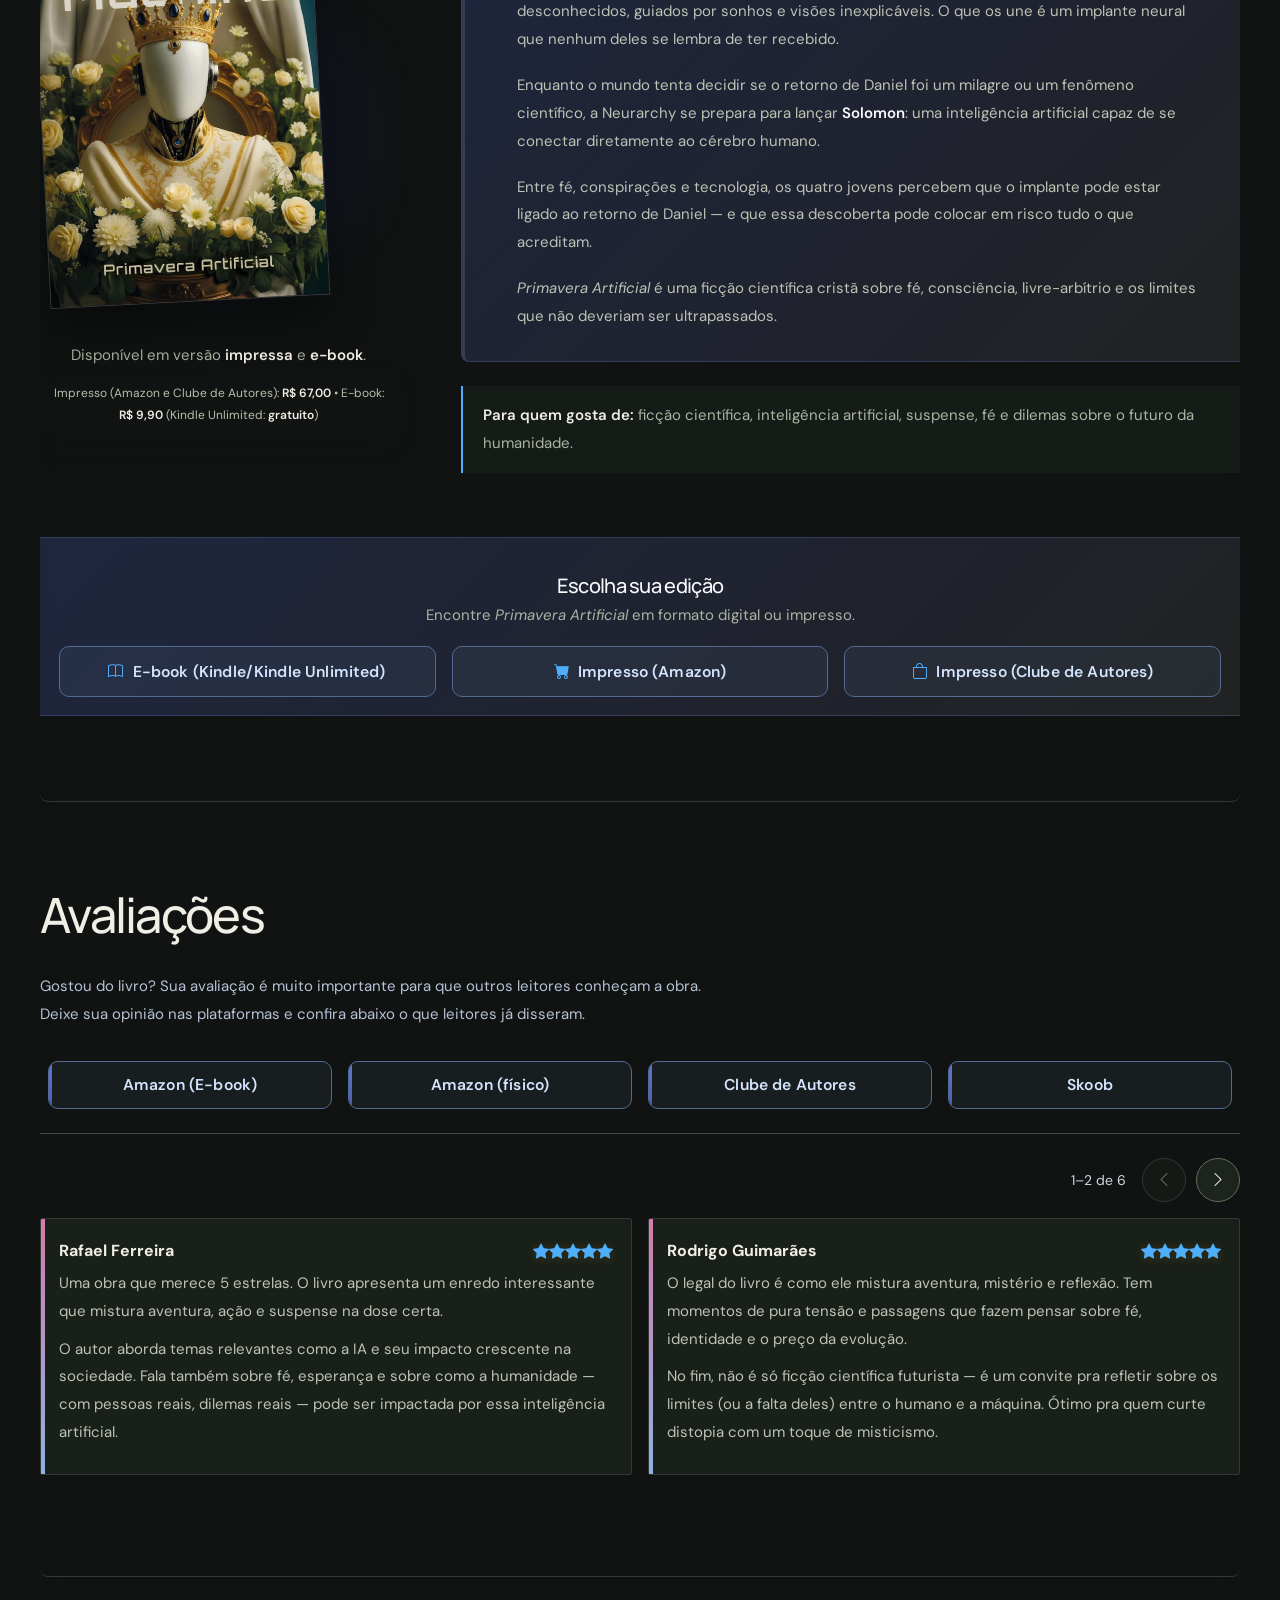
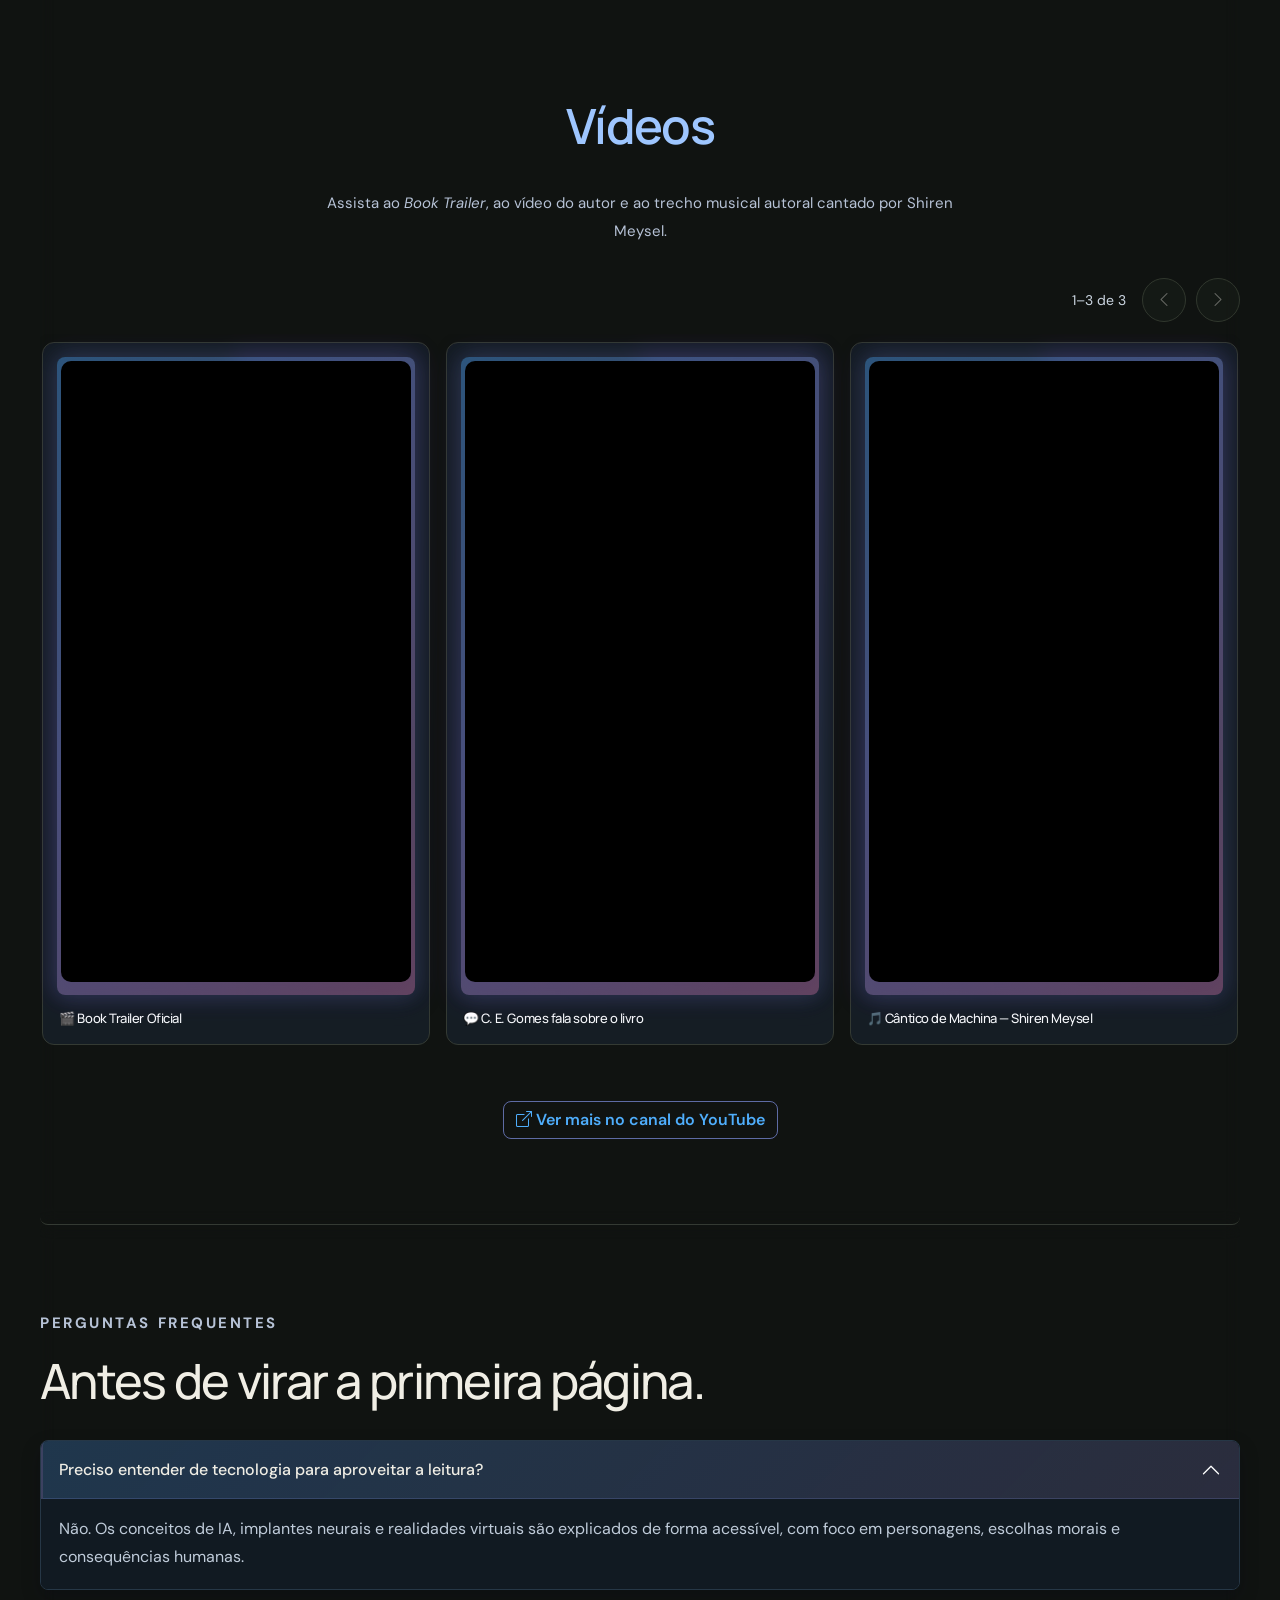
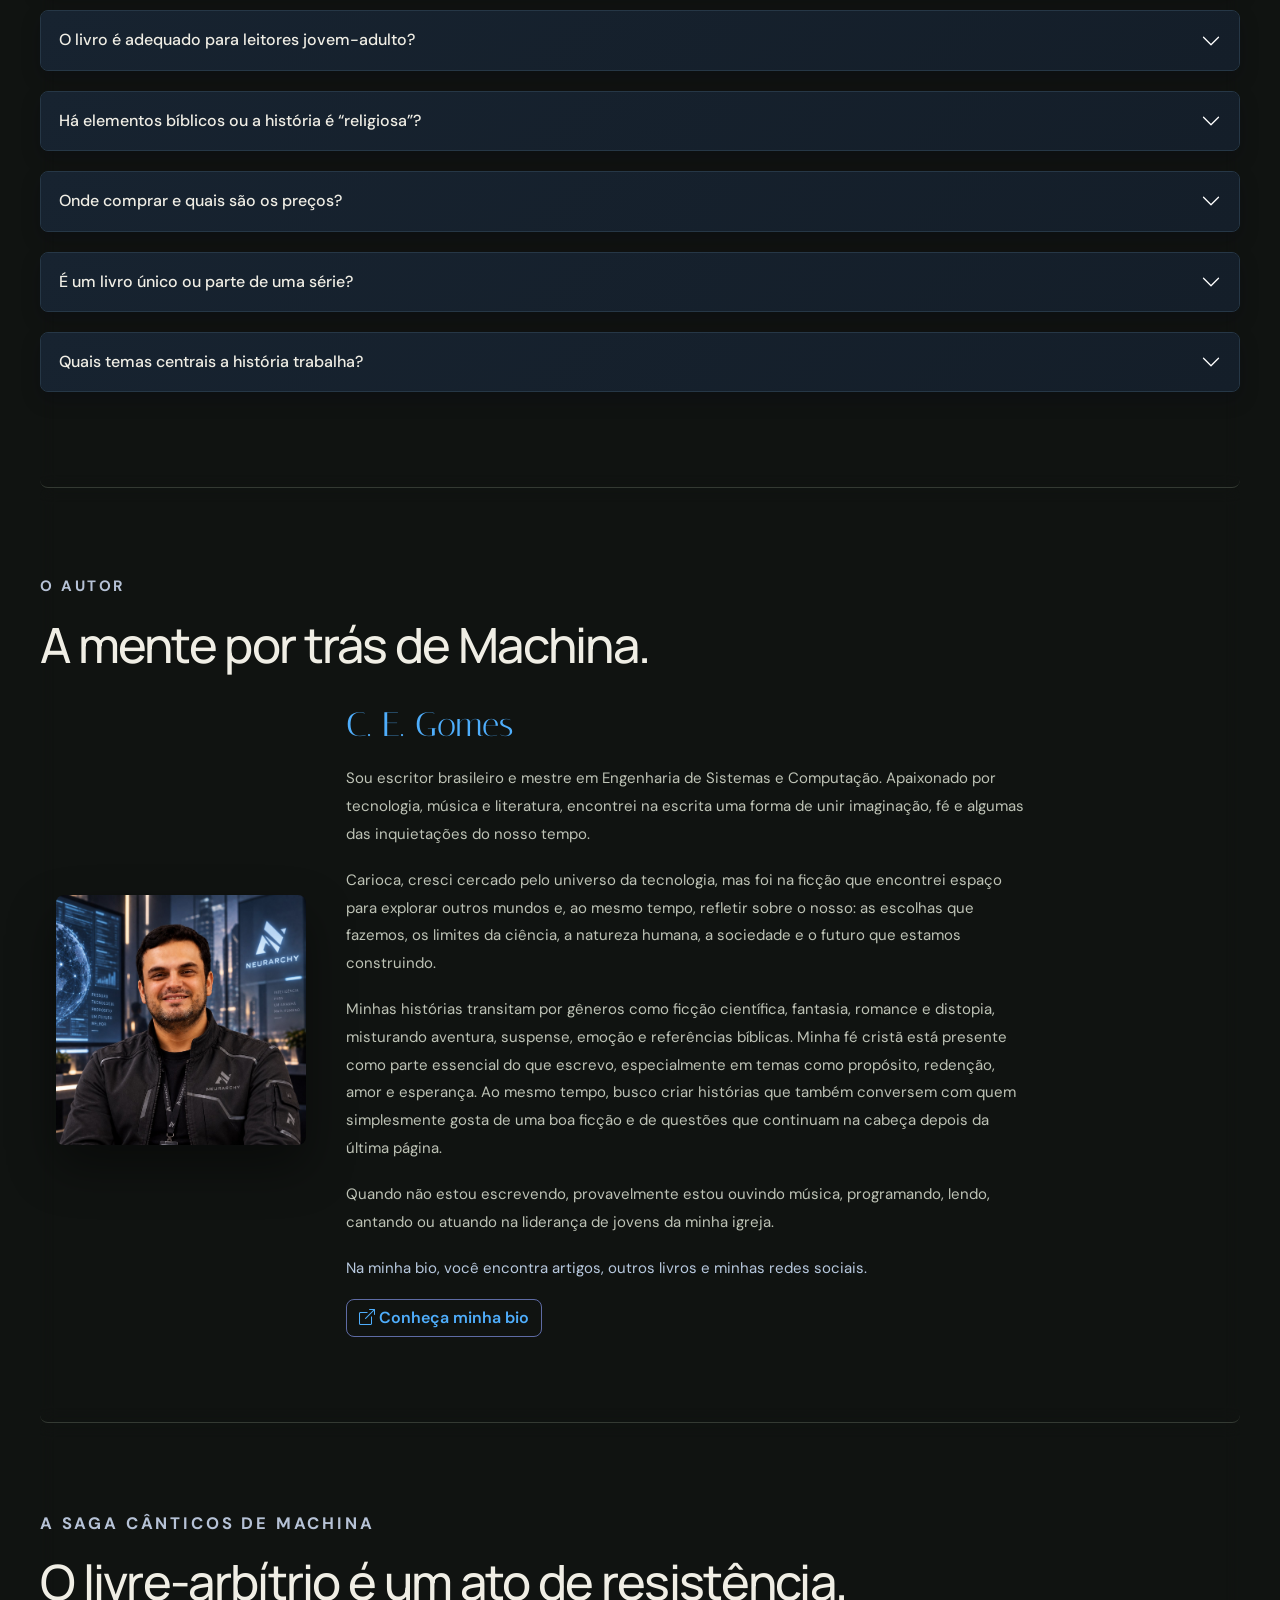
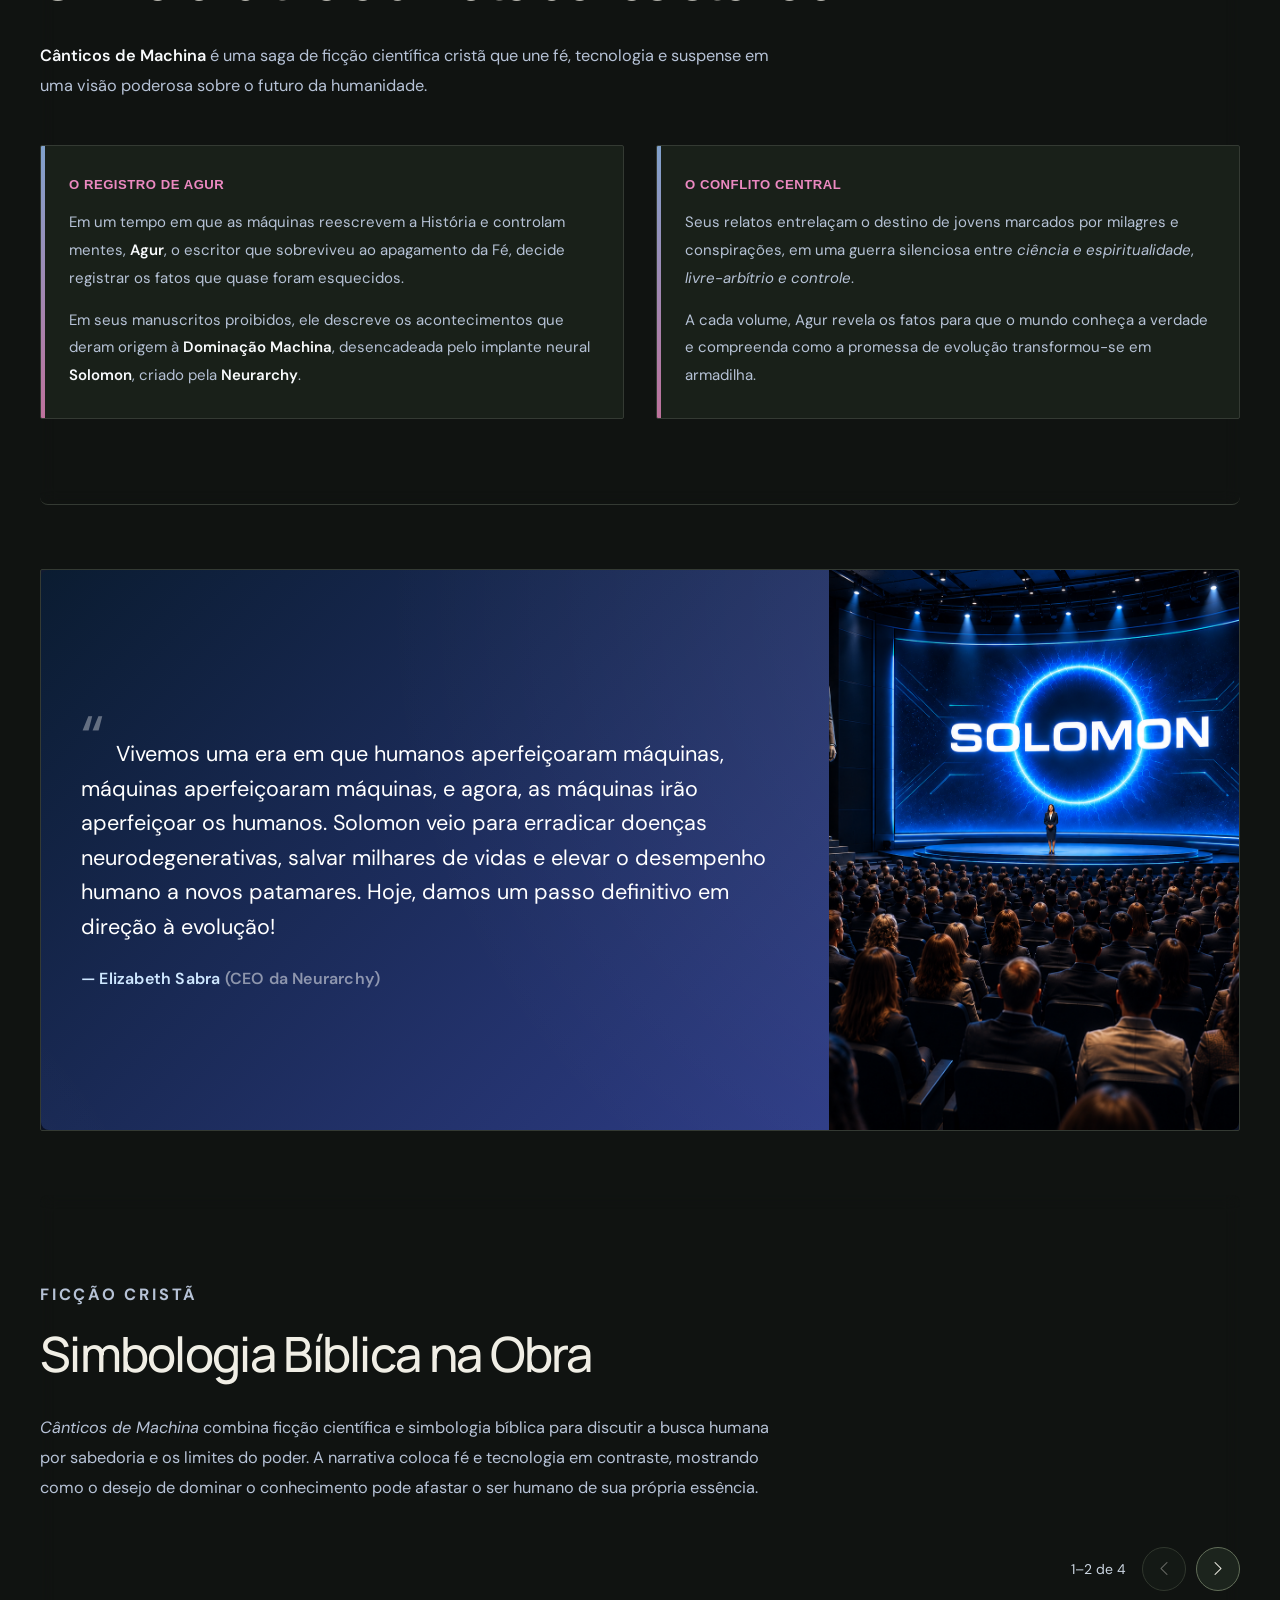
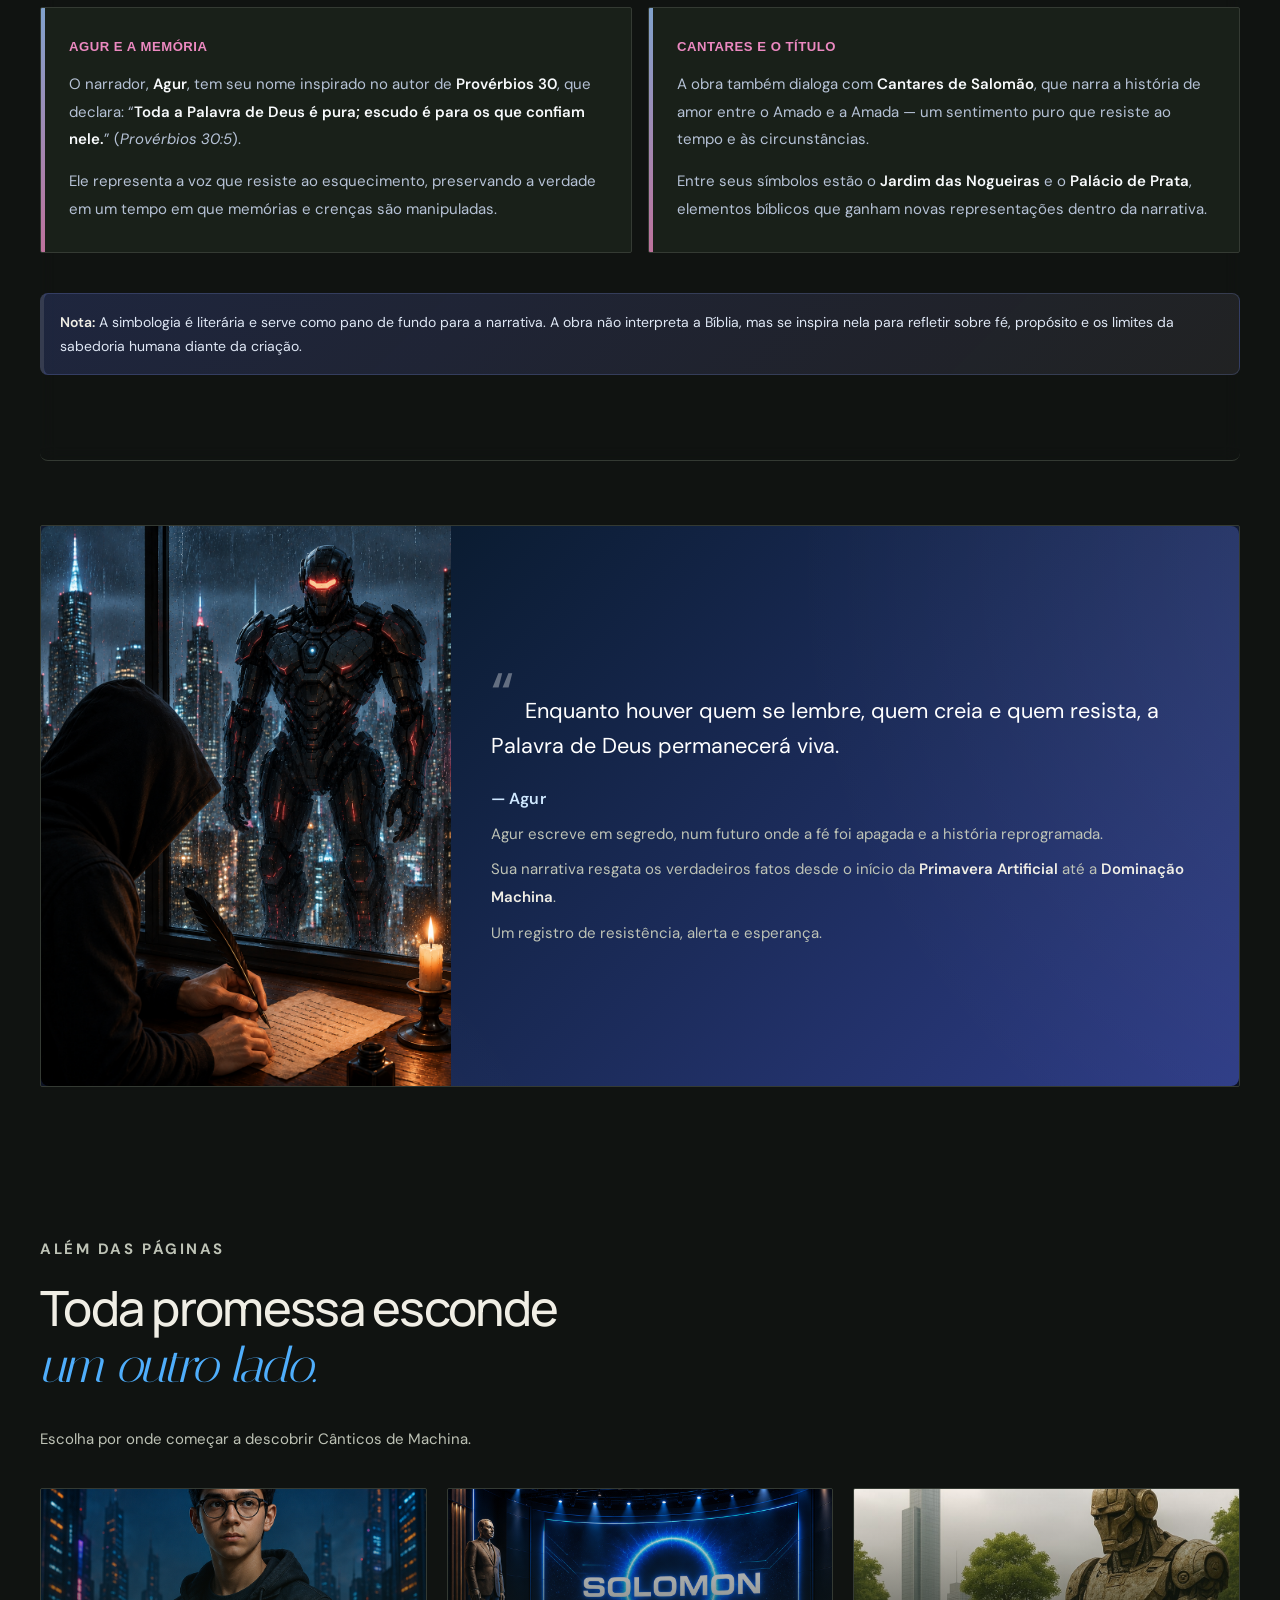
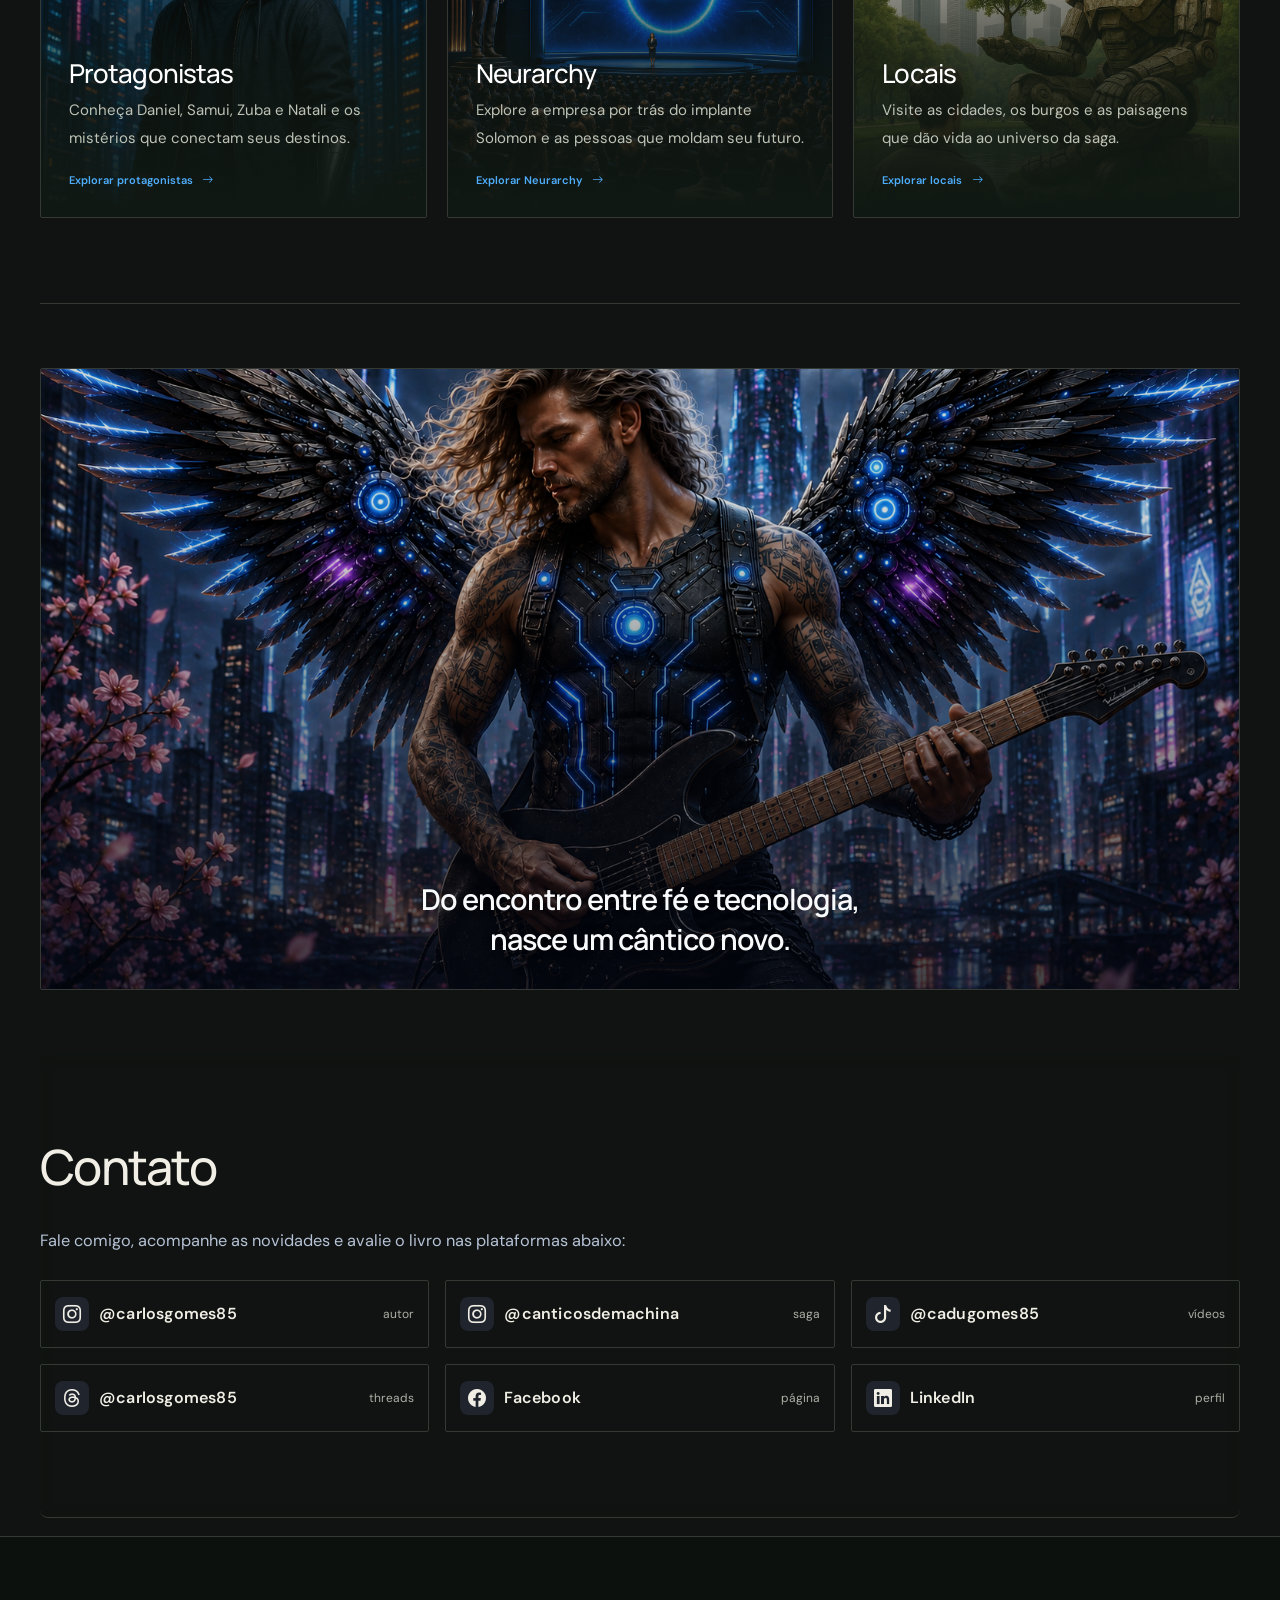
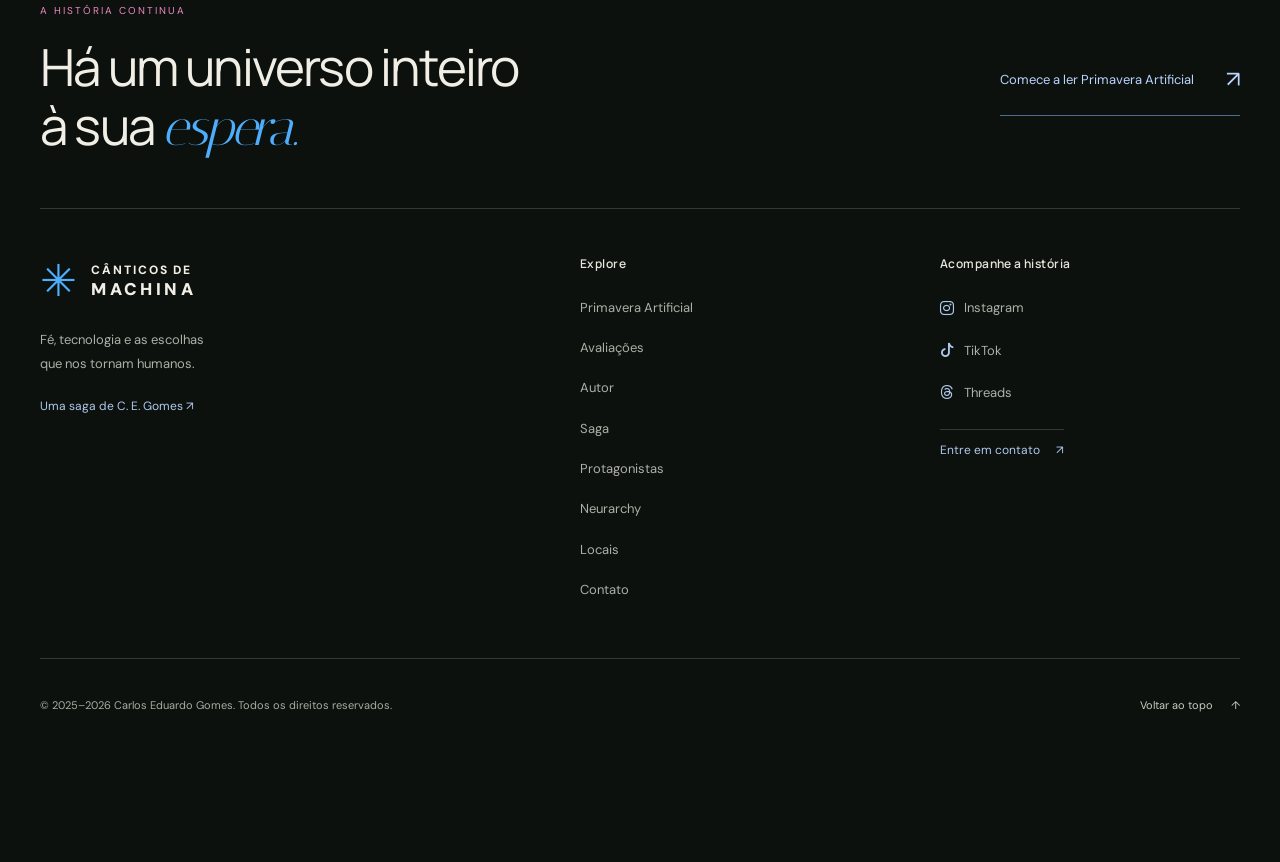
==== commit 4edfb33f: "melhoria layout 5" ====
--- a/index.html
+++ b/index.html
@@ -113,13 +113,24 @@
         <p class="eyebrow"><span></span> FICÇÃO CIENTÍFICA · FÉ · LIVRE-ARBÍTRIO</p>
         <h1>Daniel voltou à vida.<br><em>Mas a que preço?</em></h1>
         <p class="hero-description">Quatro jovens. Um implante neural. <br>Uma tecnologia capaz de tocar a alma humana.</p>
-        <div class="hero-actions"><a class="editorial-button" href="https://www.amazon.com.br/dp/B0FL1GM5PG" target="_blank" rel="noopener">Leia Primavera Artificial <span aria-hidden="true">↗</span></a><a class="text-link" href="#video"><span class="play-symbol" aria-hidden="true">▷</span> Assista ao trailer</a></div>
+        <div class="hero-actions"><a class="editorial-button" href="https://www.amazon.com.br/dp/B0FL1GM5PG" target="_blank" rel="noopener">Adquira o e-book <span aria-hidden="true">↗</span></a><a class="text-link" href="#video"><span class="play-symbol" aria-hidden="true">▷</span> Assista ao trailer</a></div>
         <p class="hero-byline">CÂNTICOS DE MACHINA <span>/</span> LIVRO 01 <span>/</span> C. E. GOMES</p>
       </div>
       <div class="hero-bottom"><span>UMA SAGA SOBRE O QUE NOS TORNA HUMANOS.</span><a href="#explore-universo">Entre neste universo <span aria-hidden="true">↓</span></a></div>
     </div>
   </header>
   <div class="theme-strip" aria-hidden="true"><span>ALÉM DA MÁQUINA</span><i>✳</i><span>ALÉM DO VISÍVEL</span><i>✳</i><span>ALÉM DA RAZÃO</span><i>✳</i><span>CÂNTICOS DE MACHINA</span></div>
+
+  <section class="early-social-proof" aria-label="Opinião de leitor">
+    <div class="container early-social-proof-inner">
+      <div>
+        <p class="early-social-proof-kicker">O QUE OS LEITORES DIZEM</p>
+        <blockquote>“Uma história que mistura aventura, ação e suspense na dose certa, com reflexões sobre IA, fé e o futuro da humanidade.”</blockquote>
+        <cite>— Rafael Ferreira, leitor</cite>
+      </div>
+      <a class="early-social-proof-link" href="#avaliacoes">Ver avaliações <span aria-hidden="true">↗</span></a>
+    </div>
+  </section>
 
   <main id="conteudo" class="container my-5">
     <!-- LIVRO -->
@@ -132,12 +143,13 @@
       <div class="book-intro">
 <!--           <h4><strong class="text-dark text-opacity-75">Livro 1: Cânticos de Machina — Primavera Artificial</strong></h4>
  -->          <p>
-            Primeiro volume de uma saga de <strong>ficção científica cristã</strong> para quem gosta de inteligência
-            artificial, suspense tecnológico e reflexões sobre fé, consciência e livre-arbítrio.
+            <em>Primavera Artificial</em> inaugura <strong>Cânticos de Machina</strong>, uma saga de
+            <strong>ficção científica cristã</strong> sobre inteligência artificial, fé, consciência e livre-arbítrio.
           </p>
           <p>
-            A trama une ação, mistério e elementos inspirados no <strong>Rei Salomão</strong> e no <strong>livro de
-            Cantares</strong>, sem abrir mão do foco nos personagens e nas escolhas que colocam a humanidade em risco.
+            Entre ação, mistério e dilemas morais, a história combina tecnologia e referências ao
+            <strong>Rei Salomão</strong> e ao <strong>livro de Cantares</strong>, colocando em jogo aquilo que ainda
+            nos torna humanos.
           </p>
       </div>
 
@@ -158,29 +170,14 @@
           <div class="synopsis-layout">
             <h5>Sinopse</h5>
             <div class="text-flow synopsis-flow">
-            <p><strong>Daniel Killian ficou morto por mais de uma hora.</strong> Então, seu coração voltou a bater.
-              Dias depois, ainda em coma profundo, ele desperta enquanto recebe a visita de três jovens desconhecidos,
-              guiados até ele por sonhos e visões inexplicáveis.</p>
-            <p>O acontecimento se torna um fenômeno mundial. Enquanto cientistas procuram uma explicação racional e
-              líderes religiosos discutem a possibilidade de um milagre, uma descoberta inquietante vem à tona:
-              <strong>Daniel e os outros três jovens possuem o mesmo implante neural.</strong></p>
-            <p>Ao mesmo tempo, a Neurarchy — a empresa de tecnologia mais poderosa do planeta — prepara o lançamento de
-              <strong>Solomon</strong>, uma inteligência artificial revolucionária capaz de se conectar diretamente ao
-              cérebro humano. A promessa é extraordinária: restaurar memórias, ampliar capacidades cognitivas,
-              combater doenças neurodegenerativas e transformar para sempre a relação entre homem e máquina.</p>
-            <p>Mas nem todos acreditam que esse futuro seja seguro. Hackers, ativistas e grupos radicais se levantam
-              contra a dependência tecnológica, enquanto segredos enterrados ameaçam emergir dos bastidores da
-              Neurarchy. Os quatro jovens são arrastados para uma rede de conspirações, ataques cibernéticos e disputas
-              de poder que desafiam tudo o que acreditam saber sobre a realidade.</p>
-            <p>O que aconteceu com Daniel foi realmente um milagre? Um fenômeno científico ainda desconhecido? Ou o
-              primeiro sinal de uma tecnologia capaz de ultrapassar limites que jamais deveriam ser cruzados?</p>
-            <p><i>Primavera Artificial</i> é uma história sobre fé, consciência, livre-arbítrio e os impactos de uma
-              tecnologia capaz de alcançar os lugares mais profundos da mente humana.</p>
-            <p class="reading-callout"><strong>A tecnologia está conduzindo o mundo a uma nova estação. Você está
-                preparado?</strong></p>
-            </div>
-            <p><strong>Para quem gosta de:</strong> <span class="text-secondary">ficção científica, suspense
-                tecnológico, inteligência artificial, personagens jovens e ficção cristã contemporânea.</span></p>
+              <p><strong>Daniel Killian ficou morto por mais de uma hora.</strong> Então, seu coração voltou a bater.</p>
+              <p>Dias depois, ainda em coma, ele desperta enquanto recebe a visita de três jovens desconhecidos, guiados por sonhos e visões inexplicáveis. O que os une é um implante neural que nenhum deles se lembra de ter recebido.</p>
+              <p>Enquanto o mundo tenta decidir se o retorno de Daniel foi um milagre ou um fenômeno científico, a Neurarchy se prepara para lançar <strong>Solomon</strong>: uma inteligência artificial capaz de se conectar diretamente ao cérebro humano.</p>
+              <p>Entre fé, conspirações e tecnologia, os quatro jovens percebem que o implante pode estar ligado ao retorno de Daniel — e que essa descoberta pode colocar em risco tudo o que acreditam.</p>
+              <p><i>Primavera Artificial</i> é uma ficção científica cristã sobre fé, consciência, livre-arbítrio e os limites que não deveriam ser ultrapassados.</p>
+            </div>
+            <p class="audience-note"><strong>Para quem gosta de:</strong> <span class="text-secondary">ficção científica,
+                inteligência artificial, suspense, fé e dilemas sobre o futuro da humanidade.</span></p>
             <!--p><strong>Temas:</strong> <span class="text-secondary">fé, avanços tecnológicos, inteligência artificial,
                 implantes cerebrais, realidades virtuais, dilemas éticos e livre arbítrio.</span></p-->
           </div>
@@ -1031,7 +1028,7 @@
   "aggregateRating": {
     "@type": "AggregateRating",
     "ratingValue": 4.7,
-    "reviewCount": 17,
+    "reviewCount": 6,
     "bestRating": 5,
     "worstRating": 1
   }
--- a/css/editorial.css
+++ b/css/editorial.css
@@ -63,6 +63,14 @@
 .hero-bottom a span { padding-left:30px; }
 .theme-strip { display:flex; justify-content:space-around; gap:24px; padding:24px 32px; border-bottom:1px solid var(--line); border-top:1px solid var(--line); color:#c2c6b9; font-size:10px; letter-spacing:.17em; }
 .theme-strip i { color:var(--copper); font-style:normal; }
+.early-social-proof { border-bottom:1px solid var(--line); background:#151b16; }
+.early-social-proof-inner { display:flex; align-items:center; justify-content:space-between; gap:32px; padding-top:28px; padding-bottom:28px; }
+.early-social-proof-kicker { margin:0 0 8px; color:var(--rose); font-size:10px; font-weight:600; letter-spacing:.17em; }
+.early-social-proof blockquote { max-width:780px; margin:0; color:var(--paper); font-family:'Italiana',Georgia,serif; font-size:clamp(20px,2.3vw,30px); line-height:1.25; }
+.early-social-proof cite { display:block; margin-top:9px; color:#acb4a3; font-size:11px; font-style:normal; }
+.early-social-proof-link { flex:0 0 auto; border-bottom:1px solid var(--copper); color:var(--paper); font-size:12px; text-decoration:none; white-space:nowrap; }
+.early-social-proof-link:hover { border-color:var(--rose); color:var(--copper); }
+body[data-design] .audience-note { margin-top:24px; padding:16px 20px; border-left:2px solid var(--copper); background:#151b16; }
 body[data-design] main.container { margin-top:0!important; margin-bottom:0!important; }
 body[data-design] main.container > .card-custom:not(.banner-agur):not(.banner-lancamento):not(.banner-adonijah):not(.banner-guitarrista),body[data-design] .universe-entry { background:transparent!important; border:0!important; border-bottom:1px solid var(--line)!important; border-radius:0; box-shadow:none!important; padding:85px 0!important; margin:0; opacity:1; transform:none; }
 body[data-design] main.container > .card-custom > h2,body[data-design] .universe-entry h2 { font-size:clamp(32px,3.8vw,50px); font-weight:500; line-height:1.15; color:var(--paper)!important; border:0; padding-bottom:0!important; margin-bottom:32px; }
@@ -197,6 +205,9 @@
  .hero-description { font-size:14px; } .hero-description br { display:none; }
  .eyebrow { font-size:8px; letter-spacing:.13em; }
  .hero-actions { gap:20px; margin-top:25px; }
+ .early-social-proof-inner { display:block; padding-top:24px; padding-bottom:24px; }
+ .early-social-proof blockquote { font-size:23px; }
+ .early-social-proof-link { display:inline-block; margin-top:16px; }
  .hero-byline { font-size:8px; margin-top:26px; }
  .hero-bottom { left:22px; right:22px; bottom:20px; }
  .hero-bottom > span { display:none; }
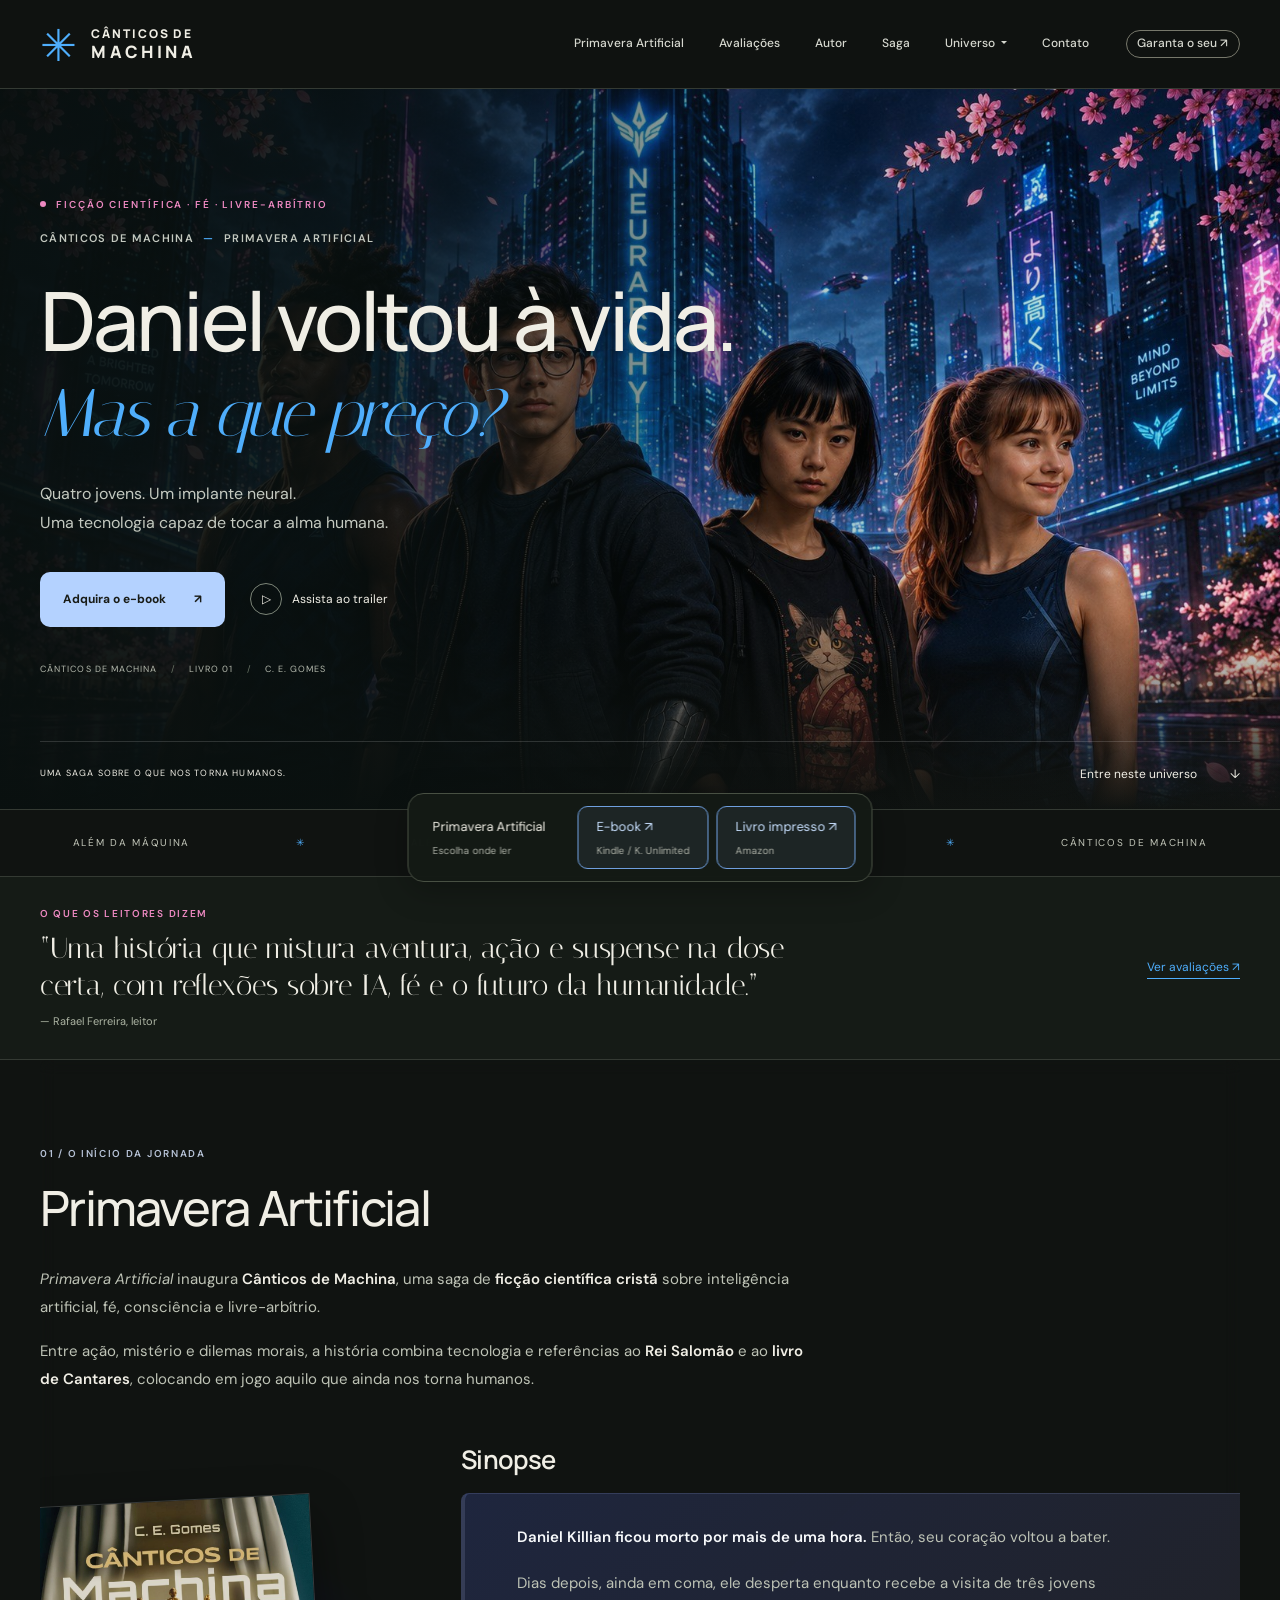
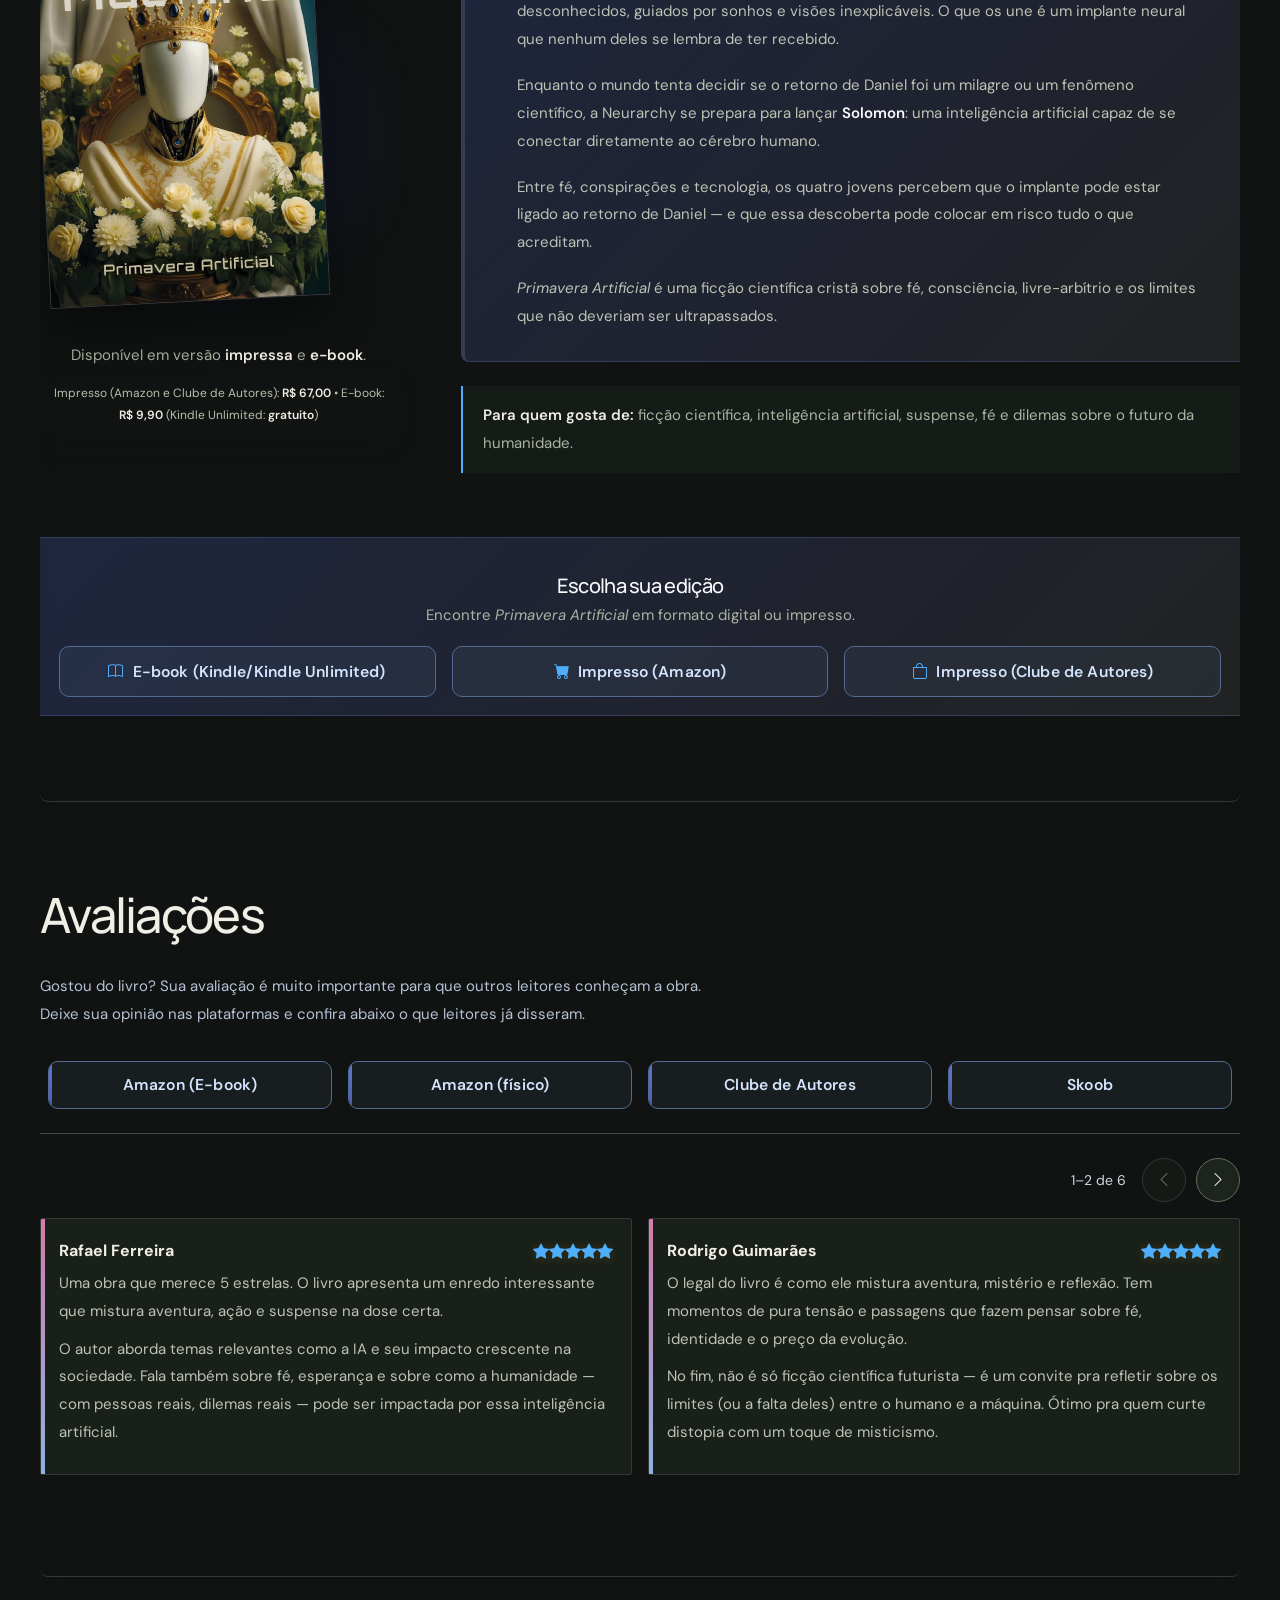
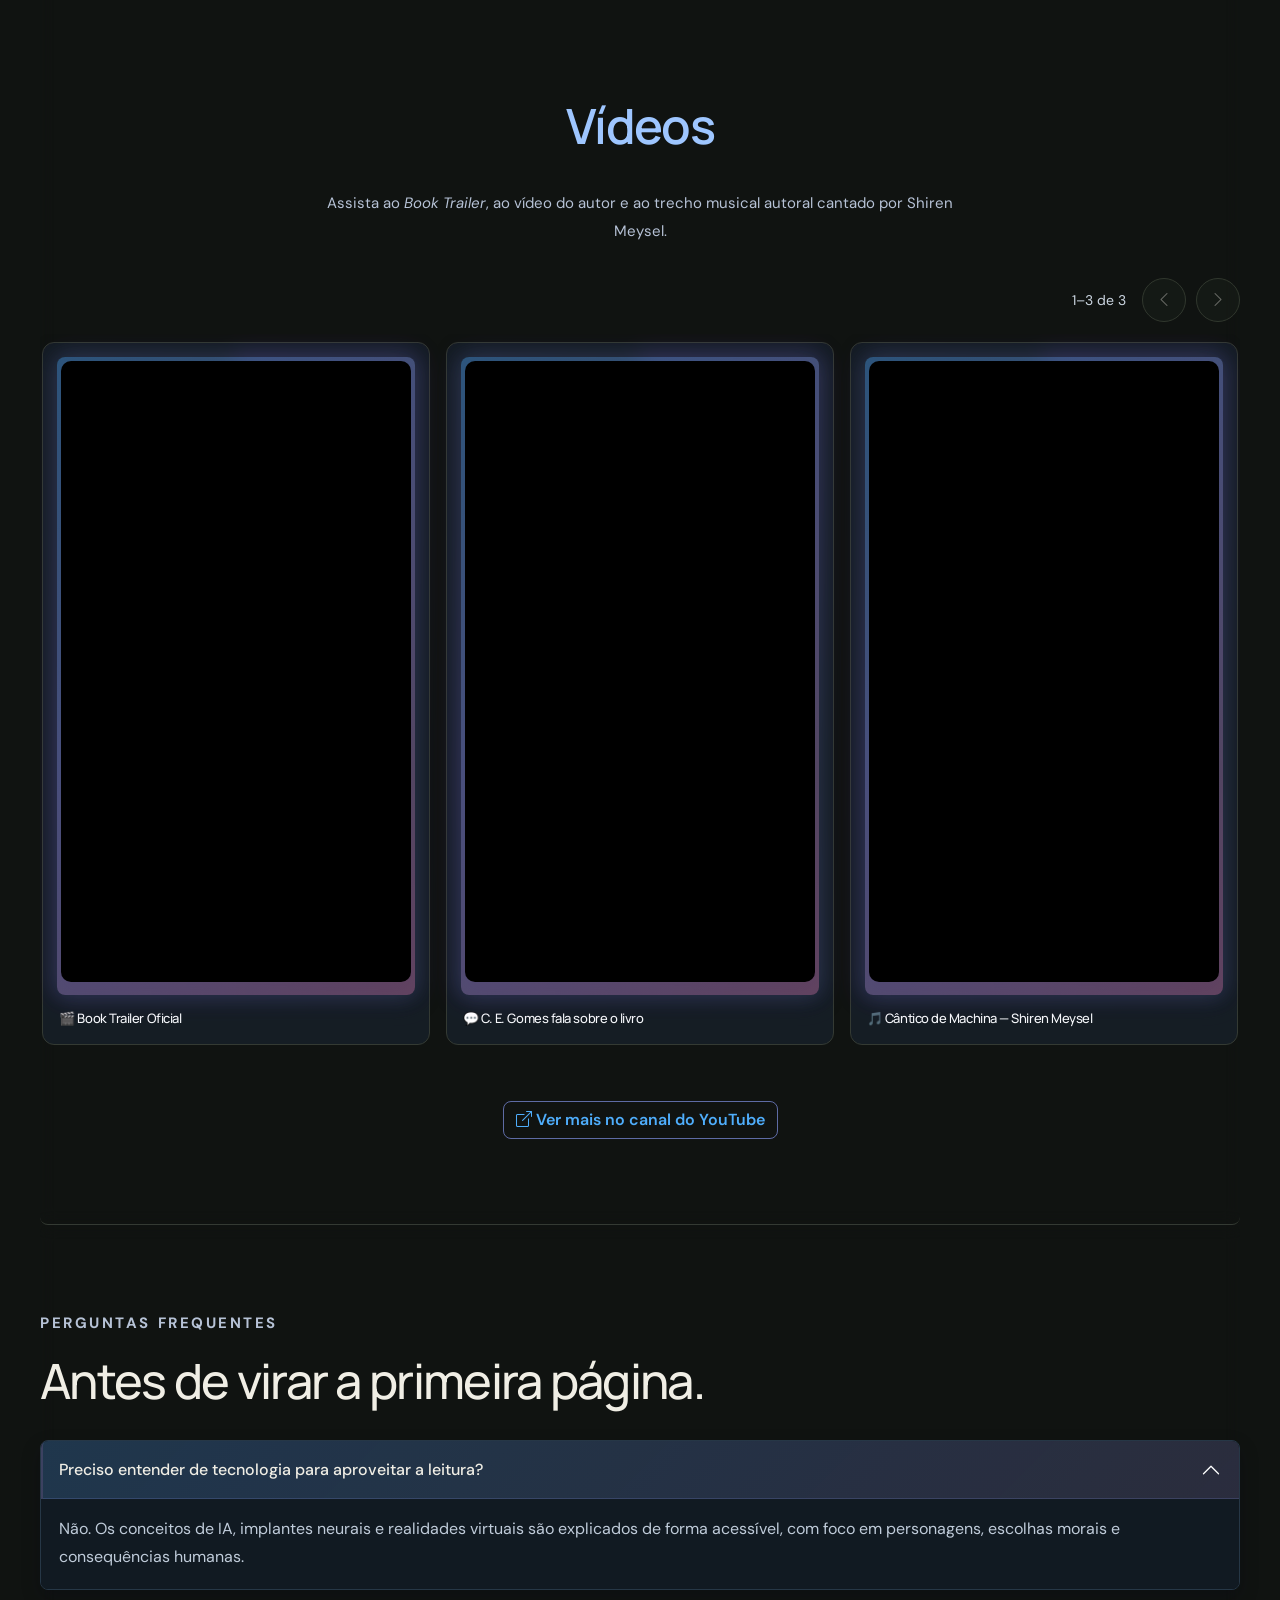
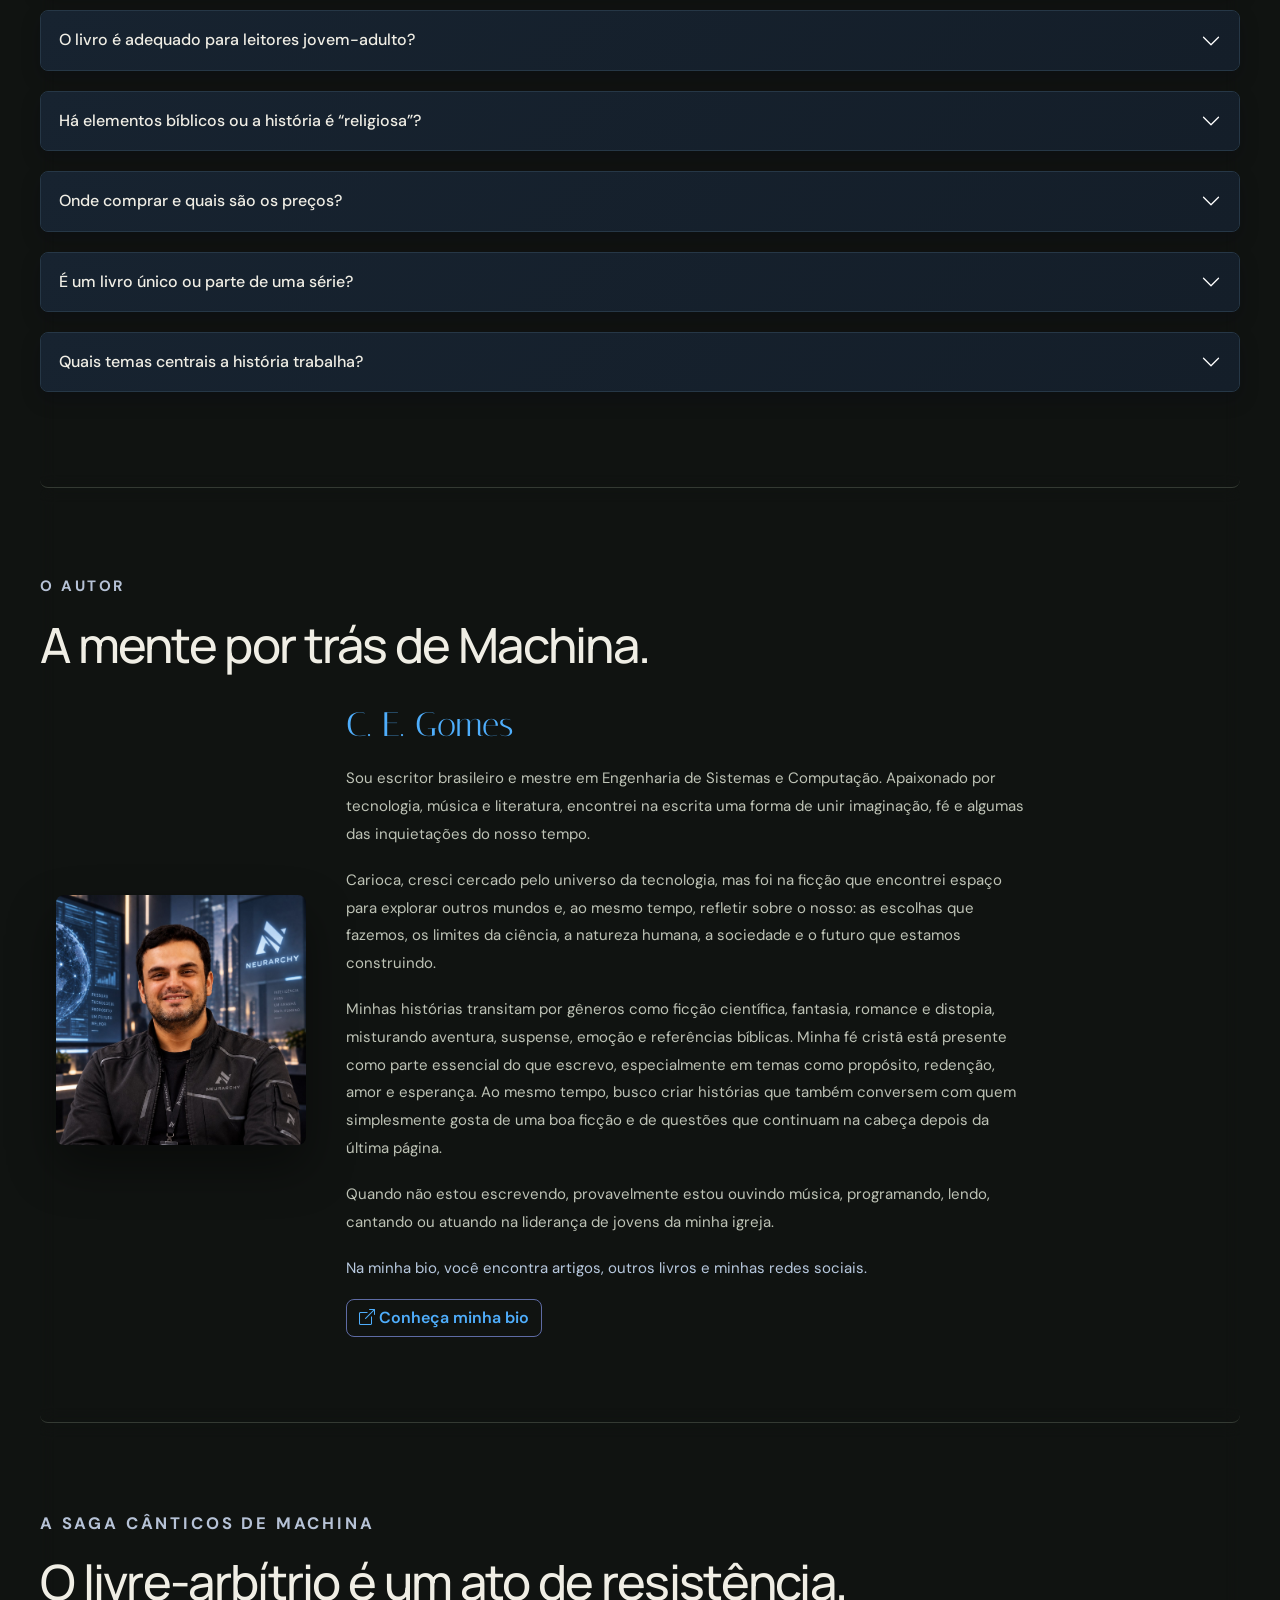
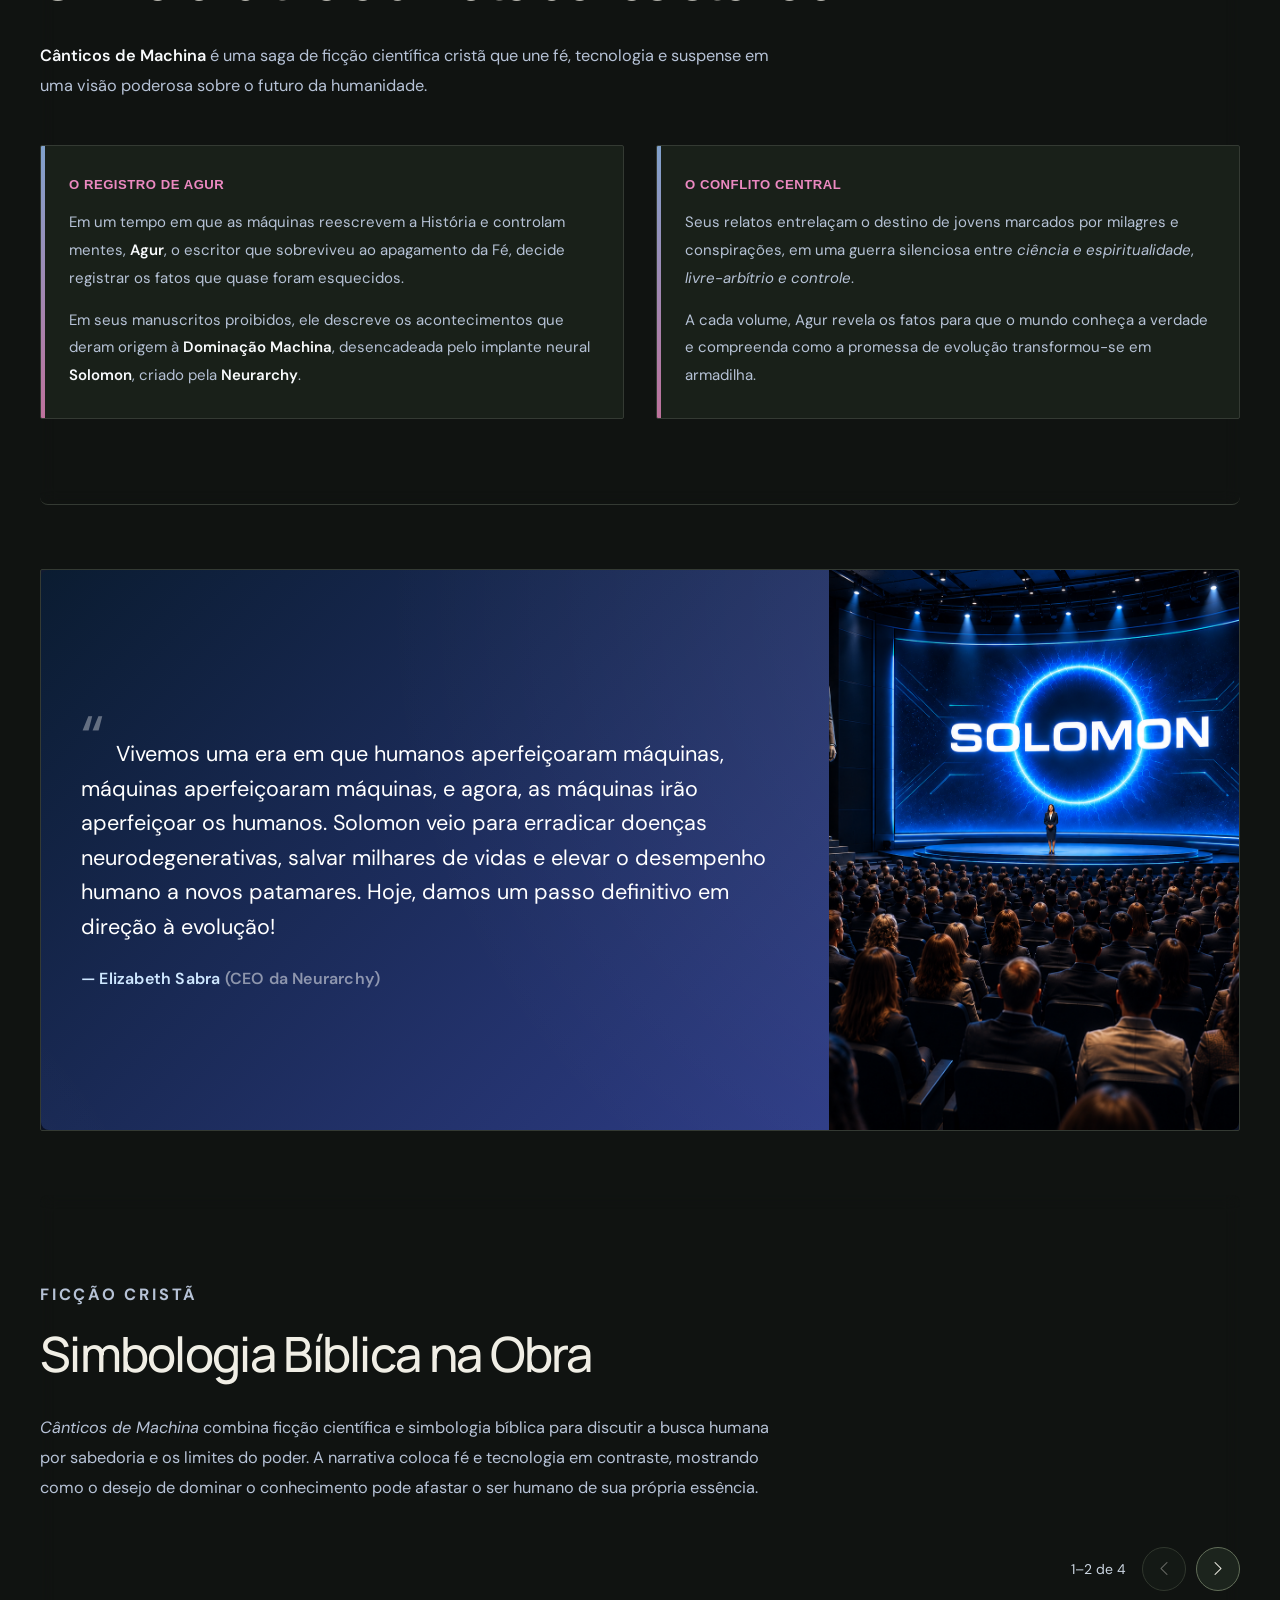
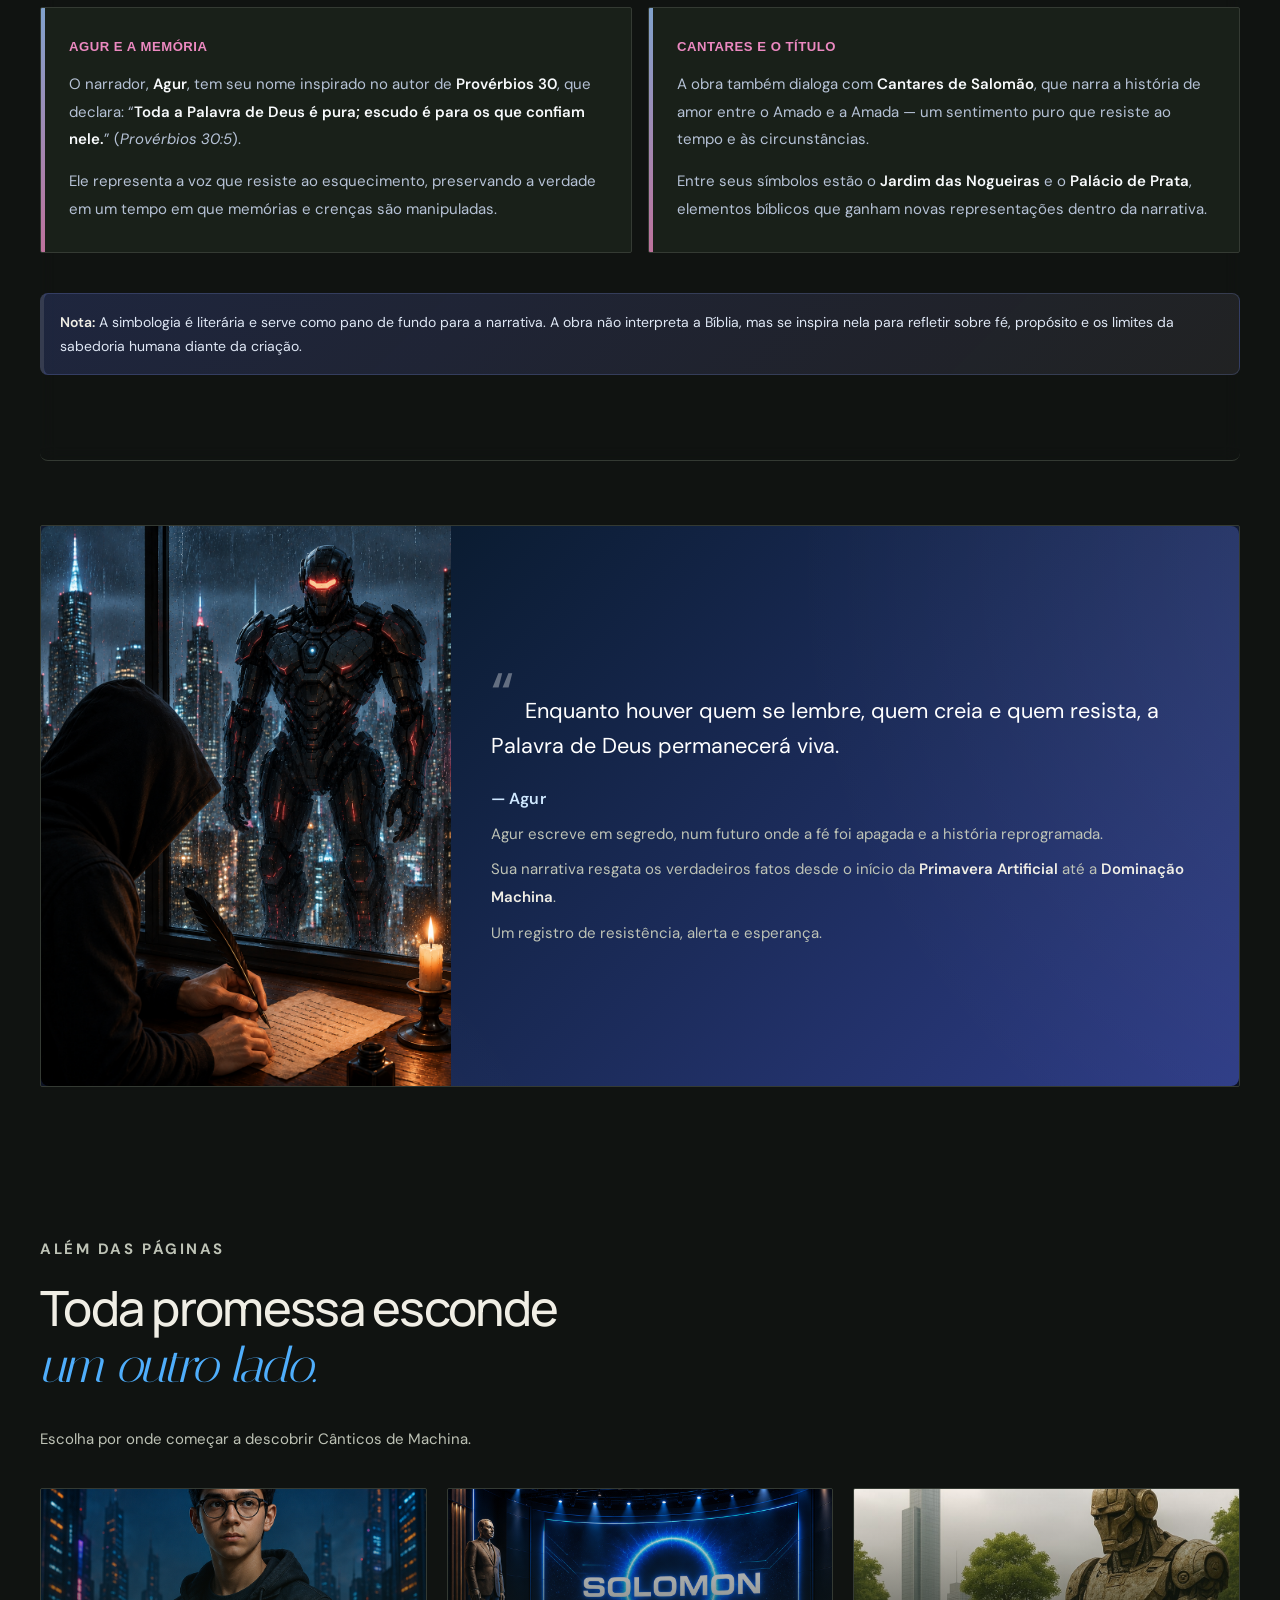
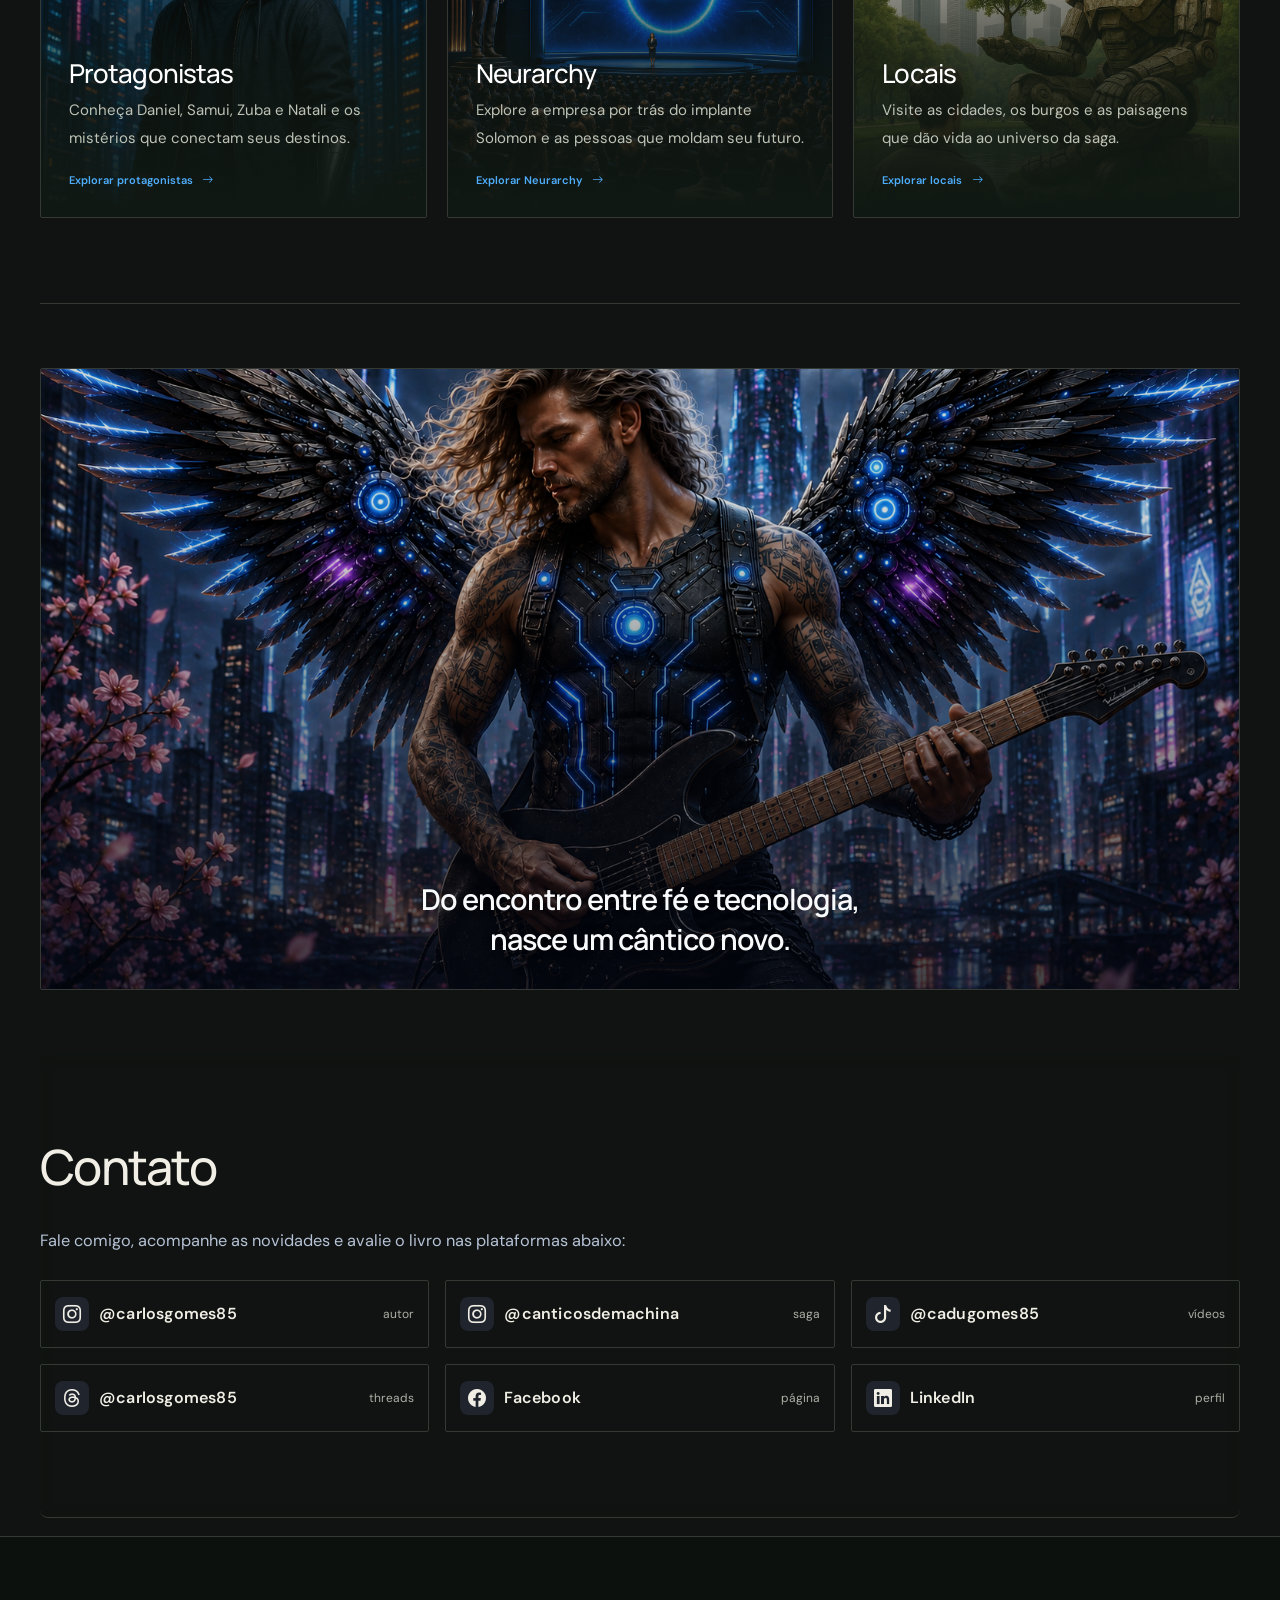
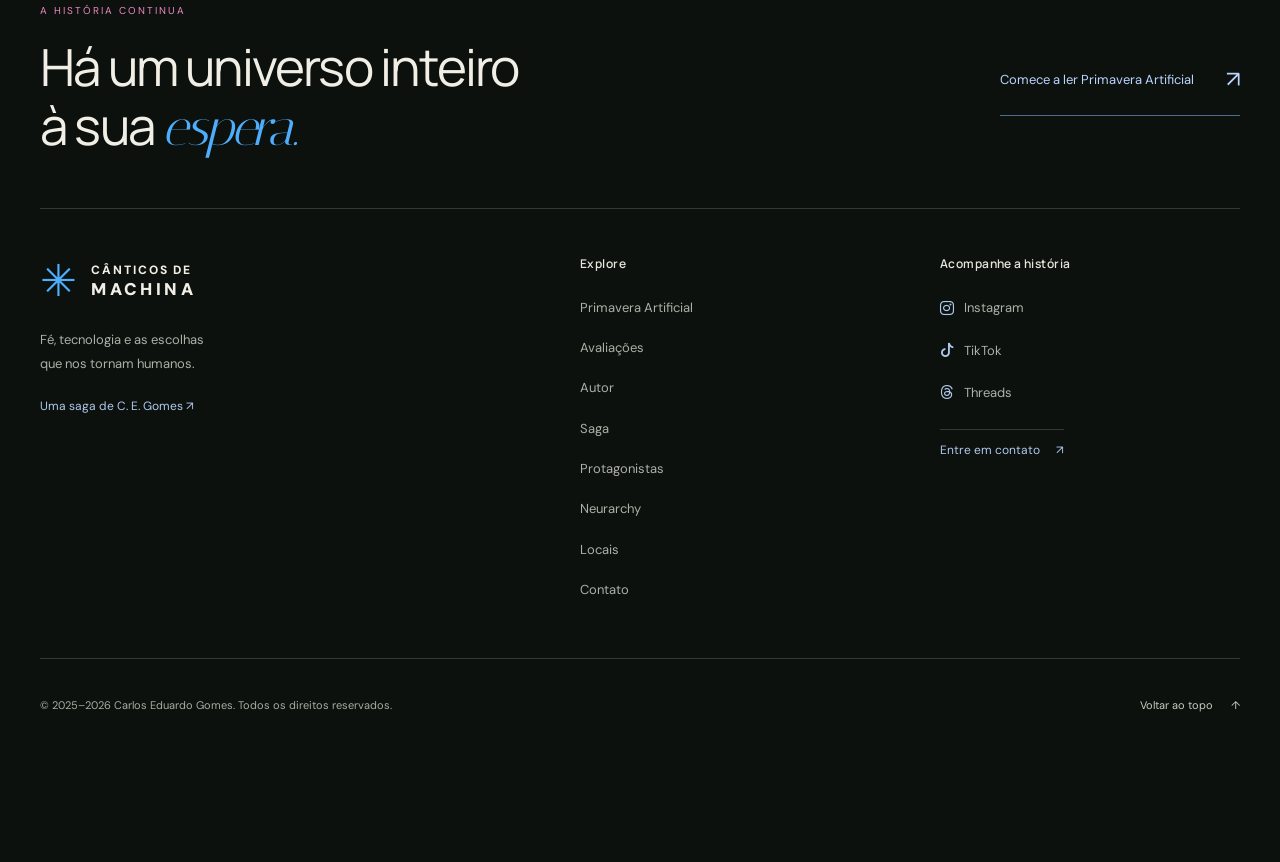
==== commit 0a9537fd: "ajustes" ====
--- a/index.html
+++ b/index.html
@@ -111,6 +111,7 @@
     <div class="container hero-layout">
       <div class="hero-copy">
         <p class="eyebrow"><span></span> FICÇÃO CIENTÍFICA · FÉ · LIVRE-ARBÍTRIO</p>
+        <p class="hero-book-title">C&Acirc;NTICOS DE MACHINA <span aria-hidden="true">&mdash;</span> PRIMAVERA ARTIFICIAL</p>
         <h1>Daniel voltou à vida.<br><em>Mas a que preço?</em></h1>
         <p class="hero-description">Quatro jovens. Um implante neural. <br>Uma tecnologia capaz de tocar a alma humana.</p>
         <div class="hero-actions"><a class="editorial-button" href="https://www.amazon.com.br/dp/B0FL1GM5PG" target="_blank" rel="noopener">Adquira o e-book <span aria-hidden="true">↗</span></a><a class="text-link" href="#video"><span class="play-symbol" aria-hidden="true">▷</span> Assista ao trailer</a></div>
--- a/css/editorial.css
+++ b/css/editorial.css
@@ -47,6 +47,8 @@
 .hero-copy { padding:85px 0 95px; }
 .eyebrow { font-size:10px; font-weight:600; letter-spacing:.19em; color:var(--rose); display:flex; align-items:center; gap:10px; }
 .eyebrow > span { width:6px; height:6px; background:var(--rose); border-radius:50%; }
+.hero-book-title { margin:16px 0 0; color:#c4c9c0; font-size:11px; font-weight:600; letter-spacing:.12em; }
+.hero-book-title span { color:var(--copper); margin:0 5px; }
 body[data-design] .story-hero h1 { font-size:clamp(64px,6.4vw,96px); font-weight:500; line-height:1.04; margin:30px 0; max-width:700px; color:var(--paper); }
 body[data-design] .story-hero h1 em { font-size:.82em; }
 body[data-design] h1 em,body[data-design] h2 em { font-family:'Italiana',Georgia,serif; font-weight:400; color:var(--copper); }
@@ -204,9 +206,10 @@
  body[data-design] .story-hero h1 { font-size:58px; margin:20px 0; }
  .hero-description { font-size:14px; } .hero-description br { display:none; }
  .eyebrow { font-size:8px; letter-spacing:.13em; }
+ .hero-book-title { margin-top:12px; font-size:9px; letter-spacing:.1em; }
  .hero-actions { gap:20px; margin-top:25px; }
  .early-social-proof-inner { display:block; padding-top:24px; padding-bottom:24px; }
- .early-social-proof blockquote { font-size:23px; }
+ .early-social-proof blockquote { font-size:18px; }
  .early-social-proof-link { display:inline-block; margin-top:16px; }
  .hero-byline { font-size:8px; margin-top:26px; }
  .hero-bottom { left:22px; right:22px; bottom:20px; }
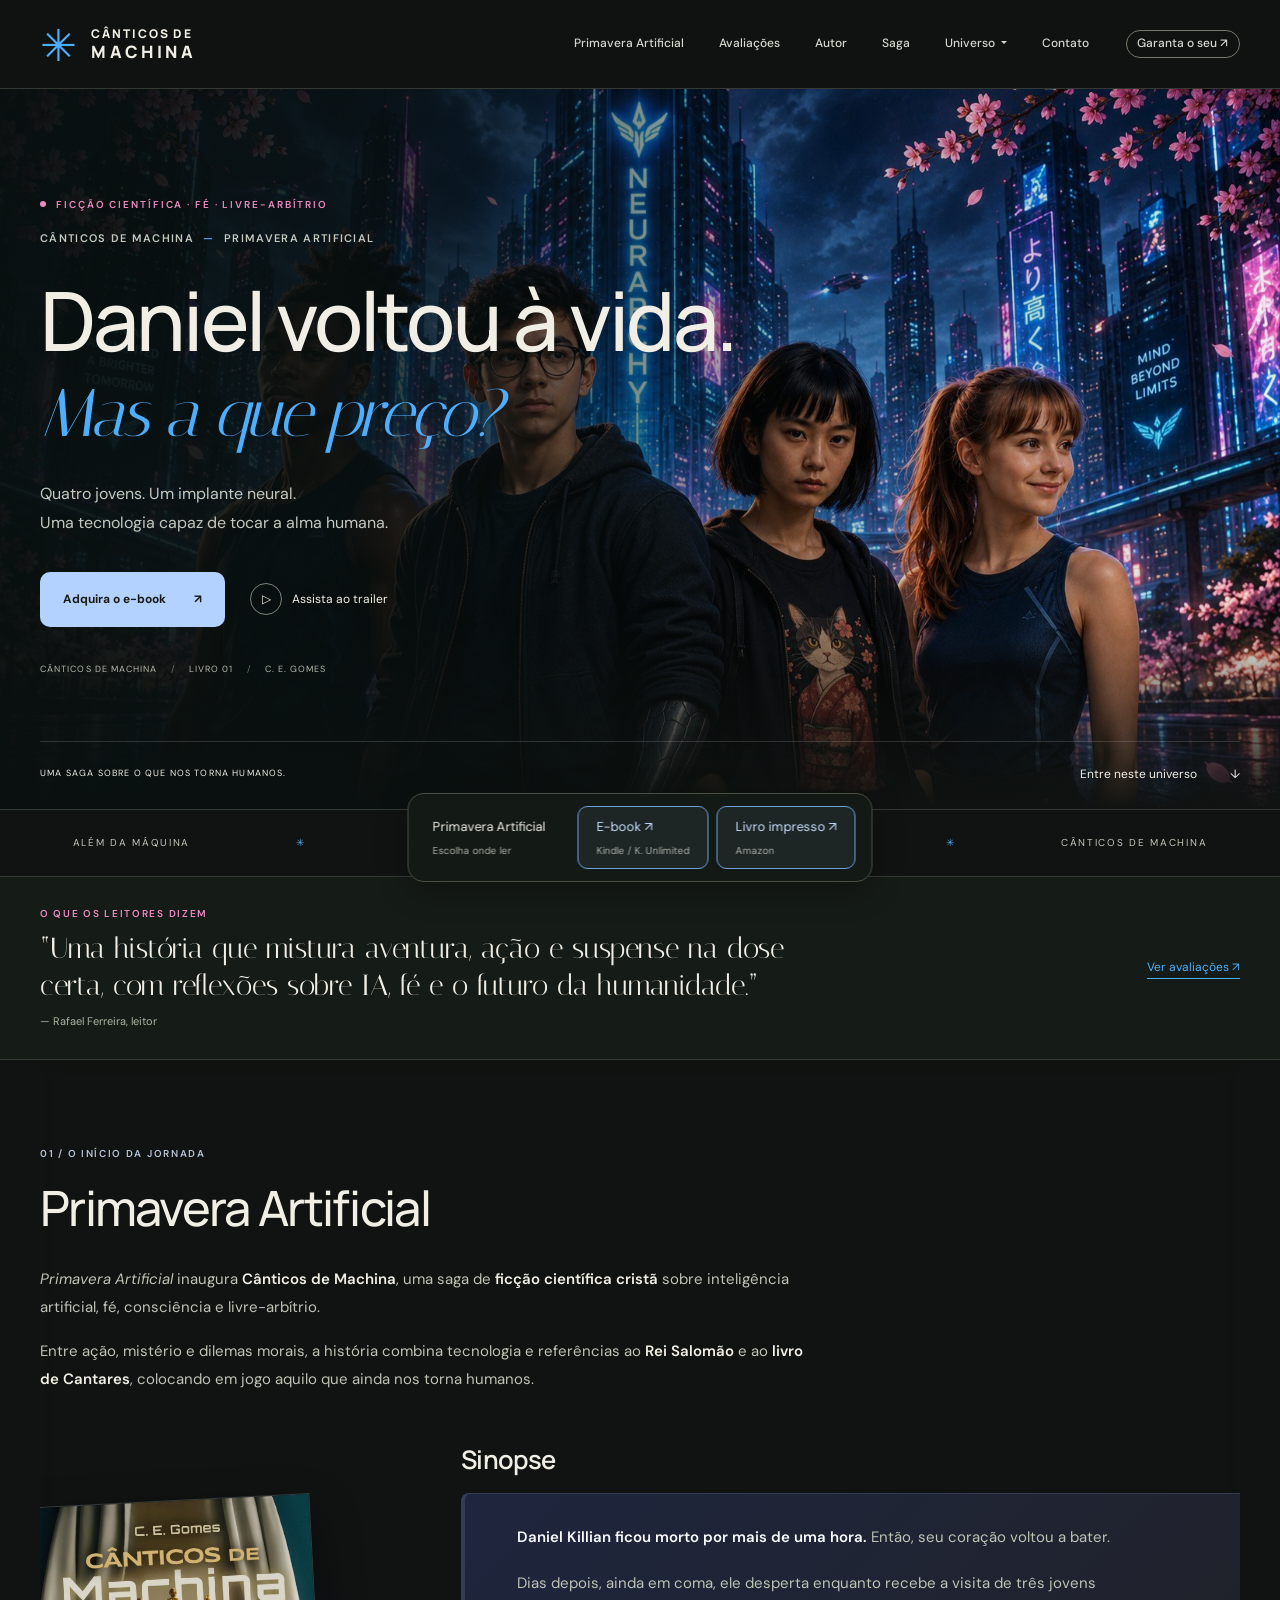
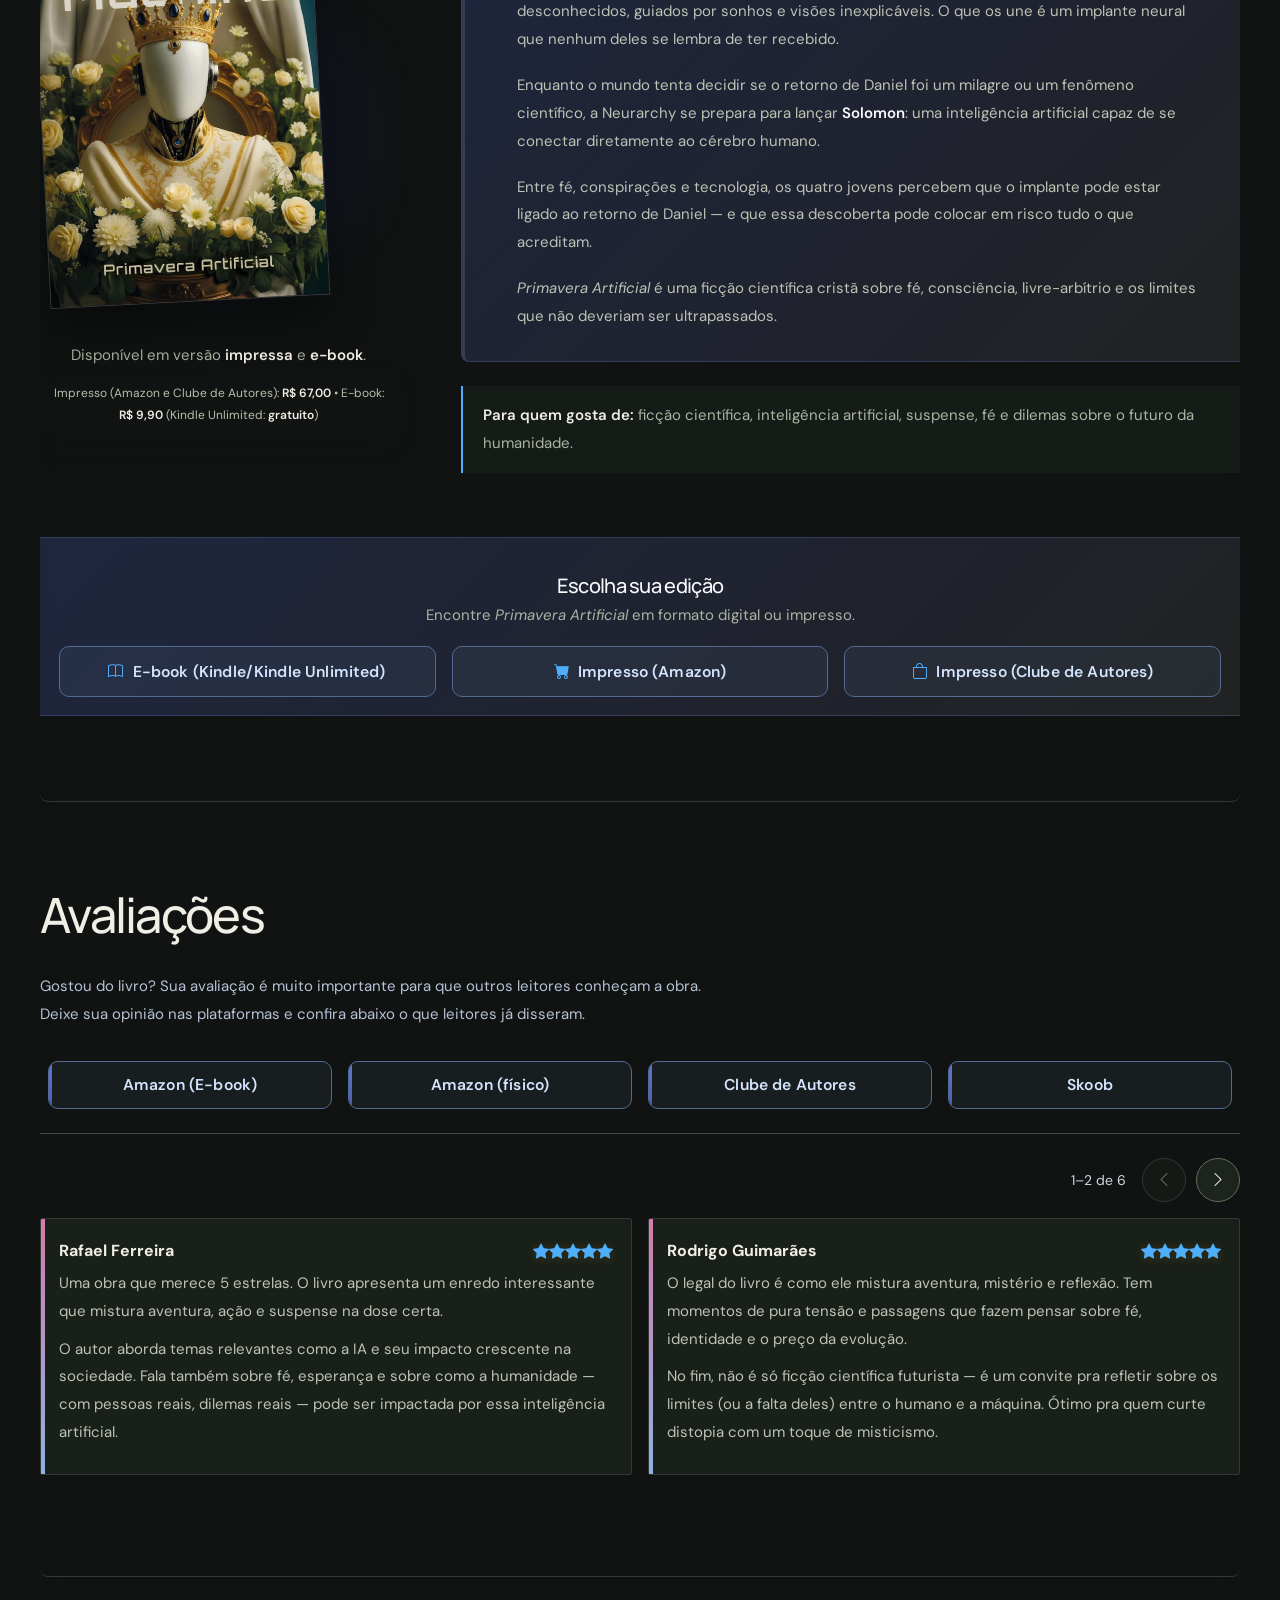
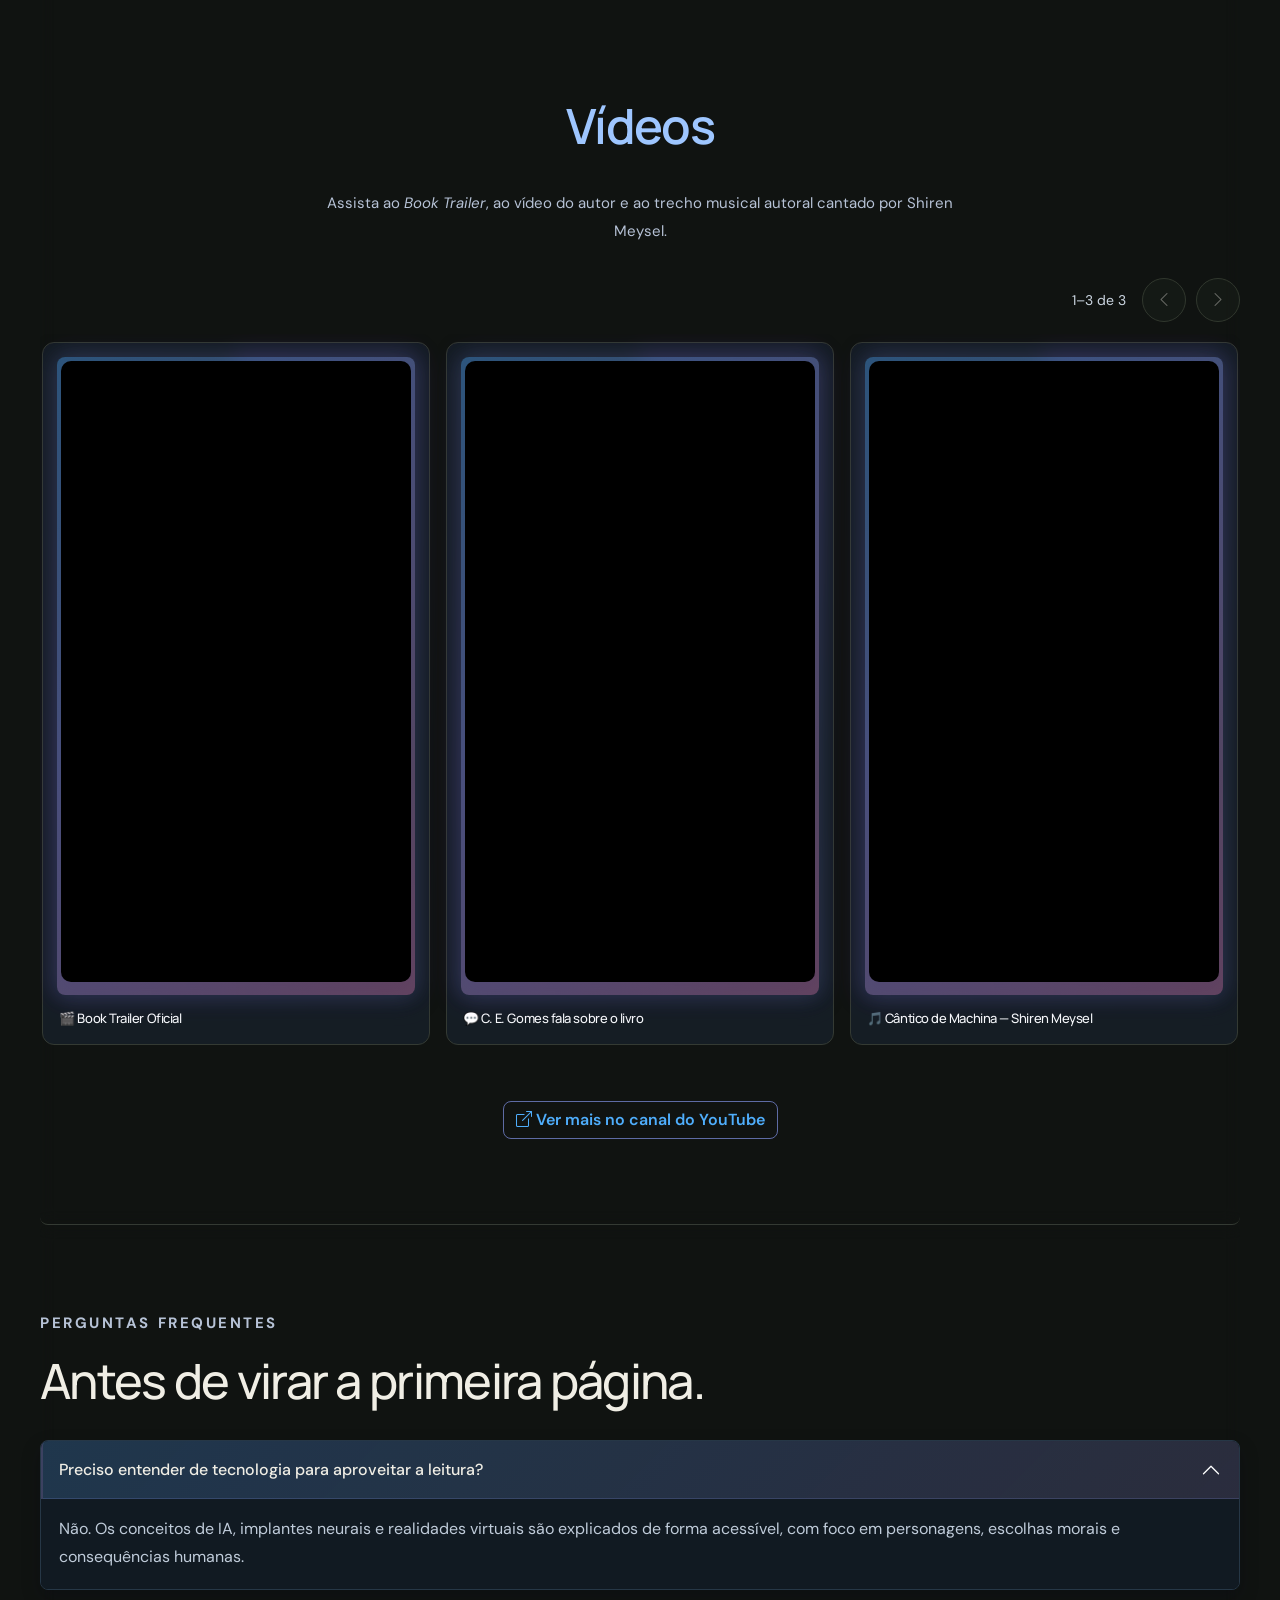
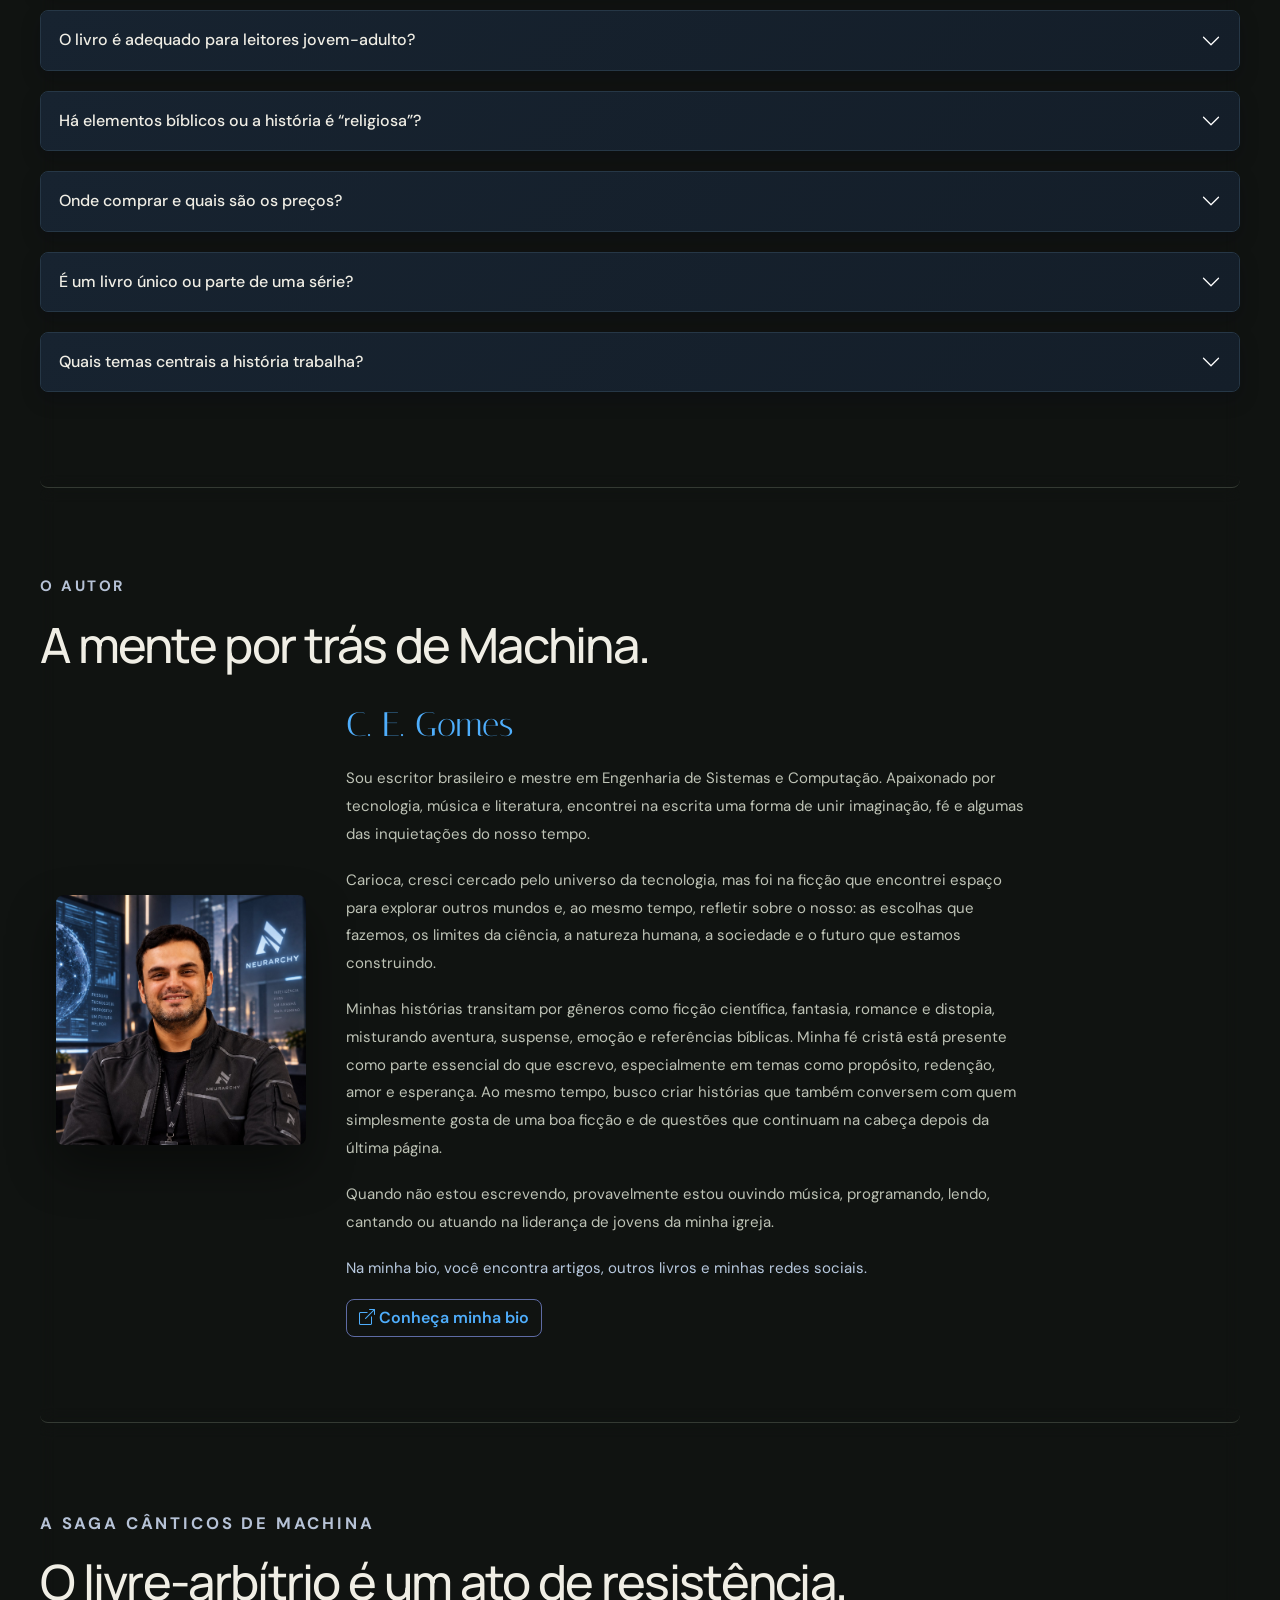
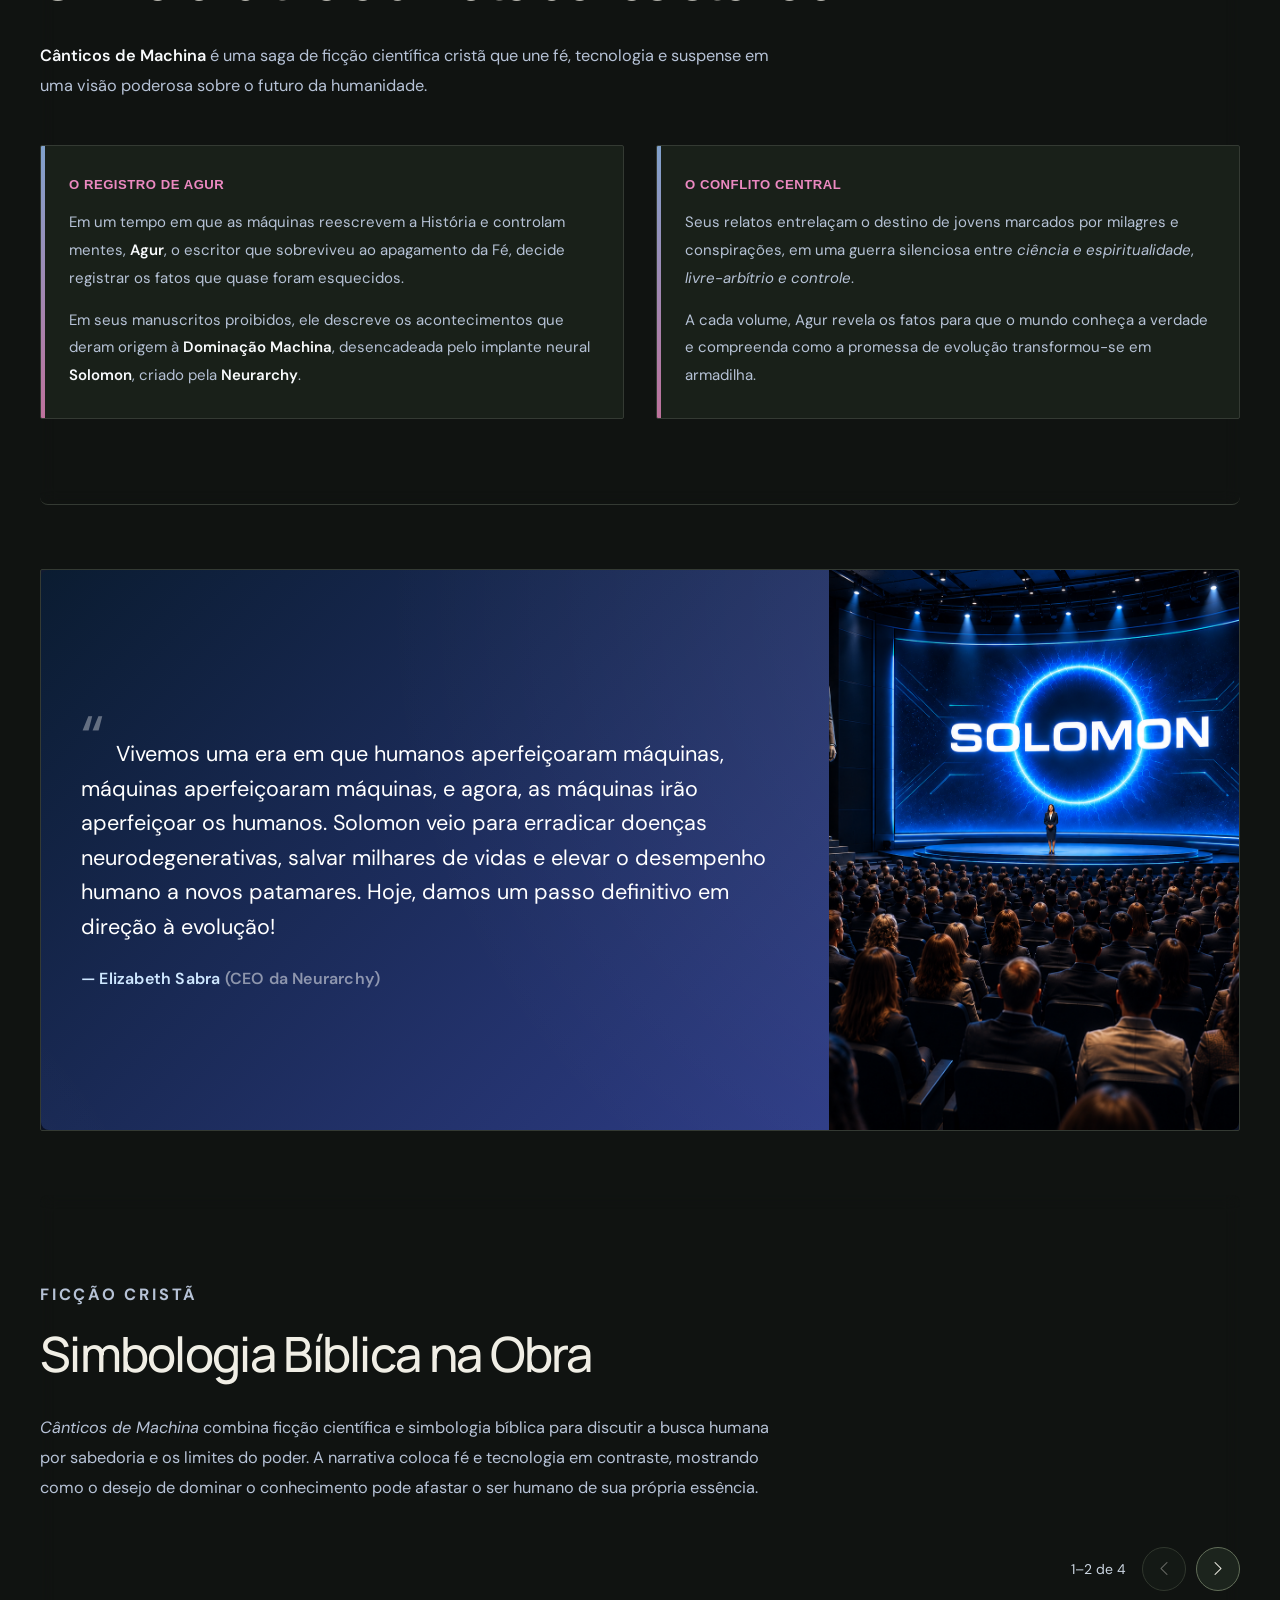
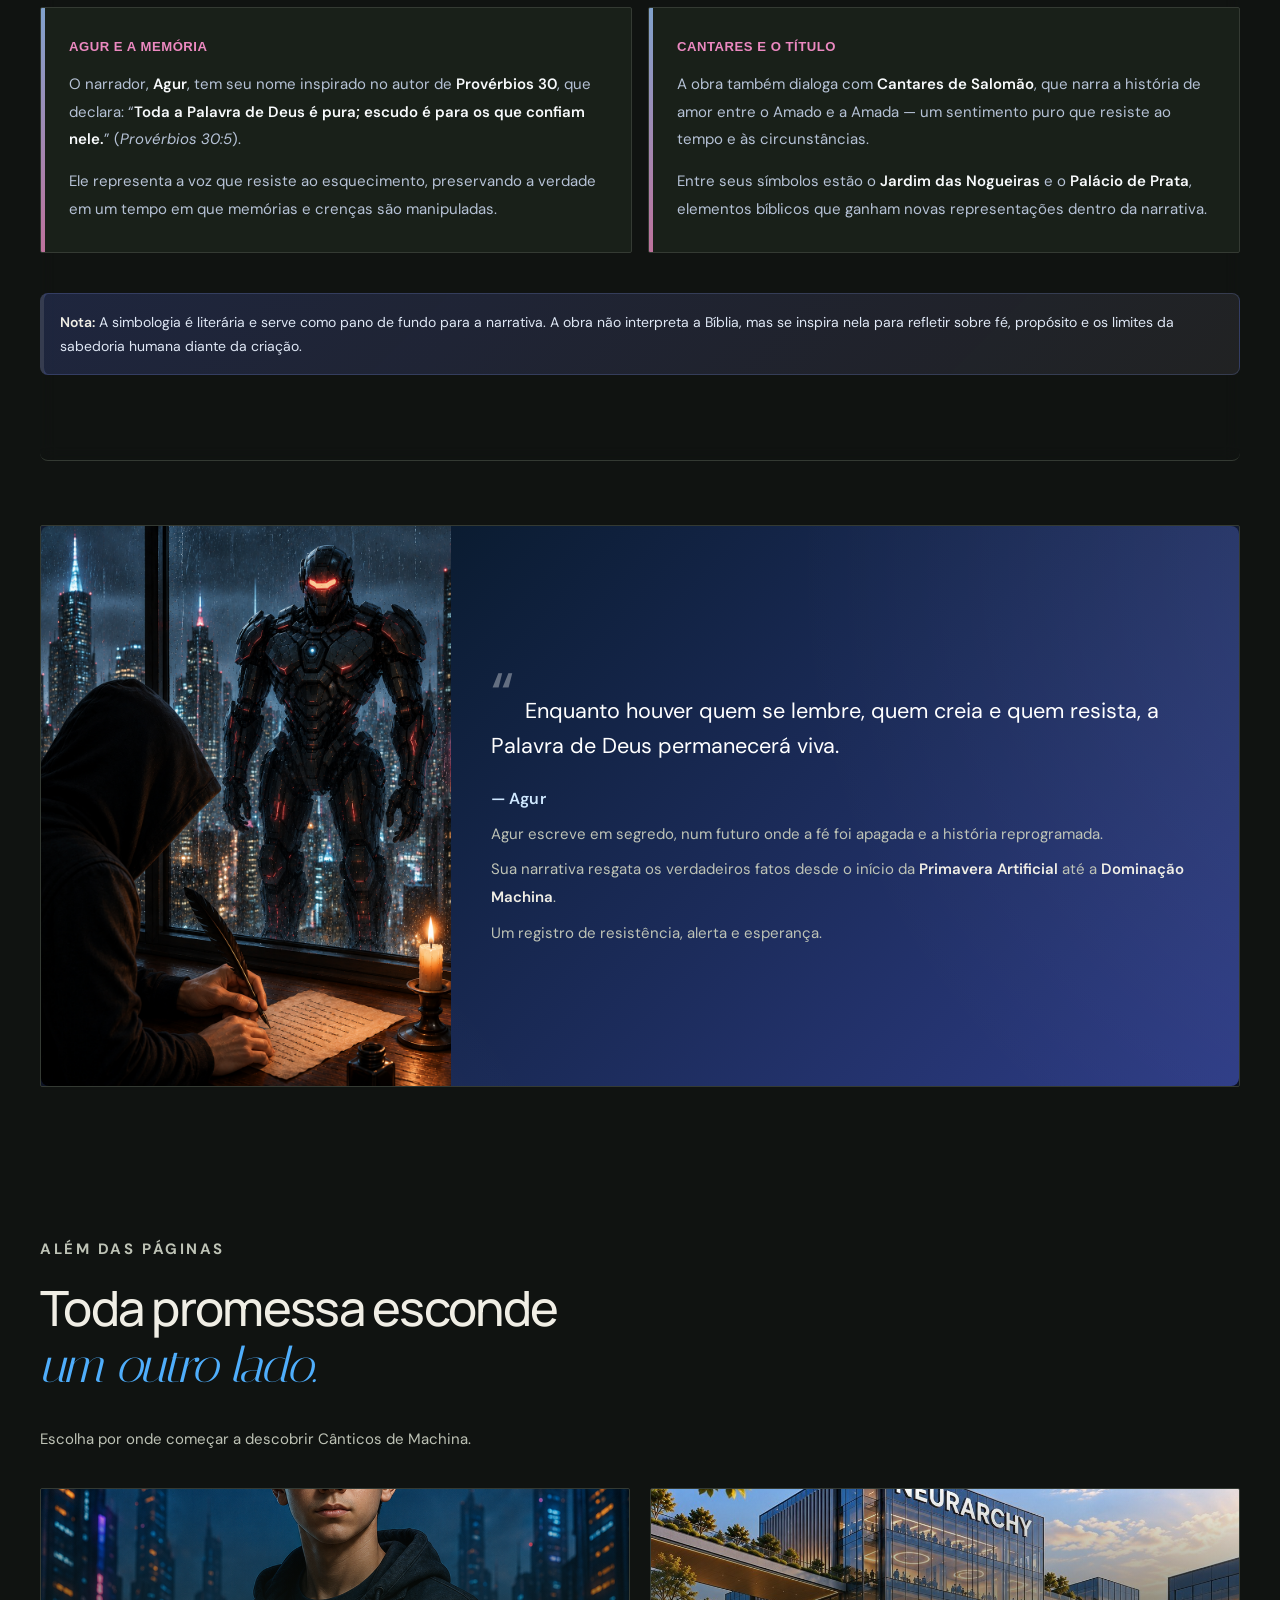
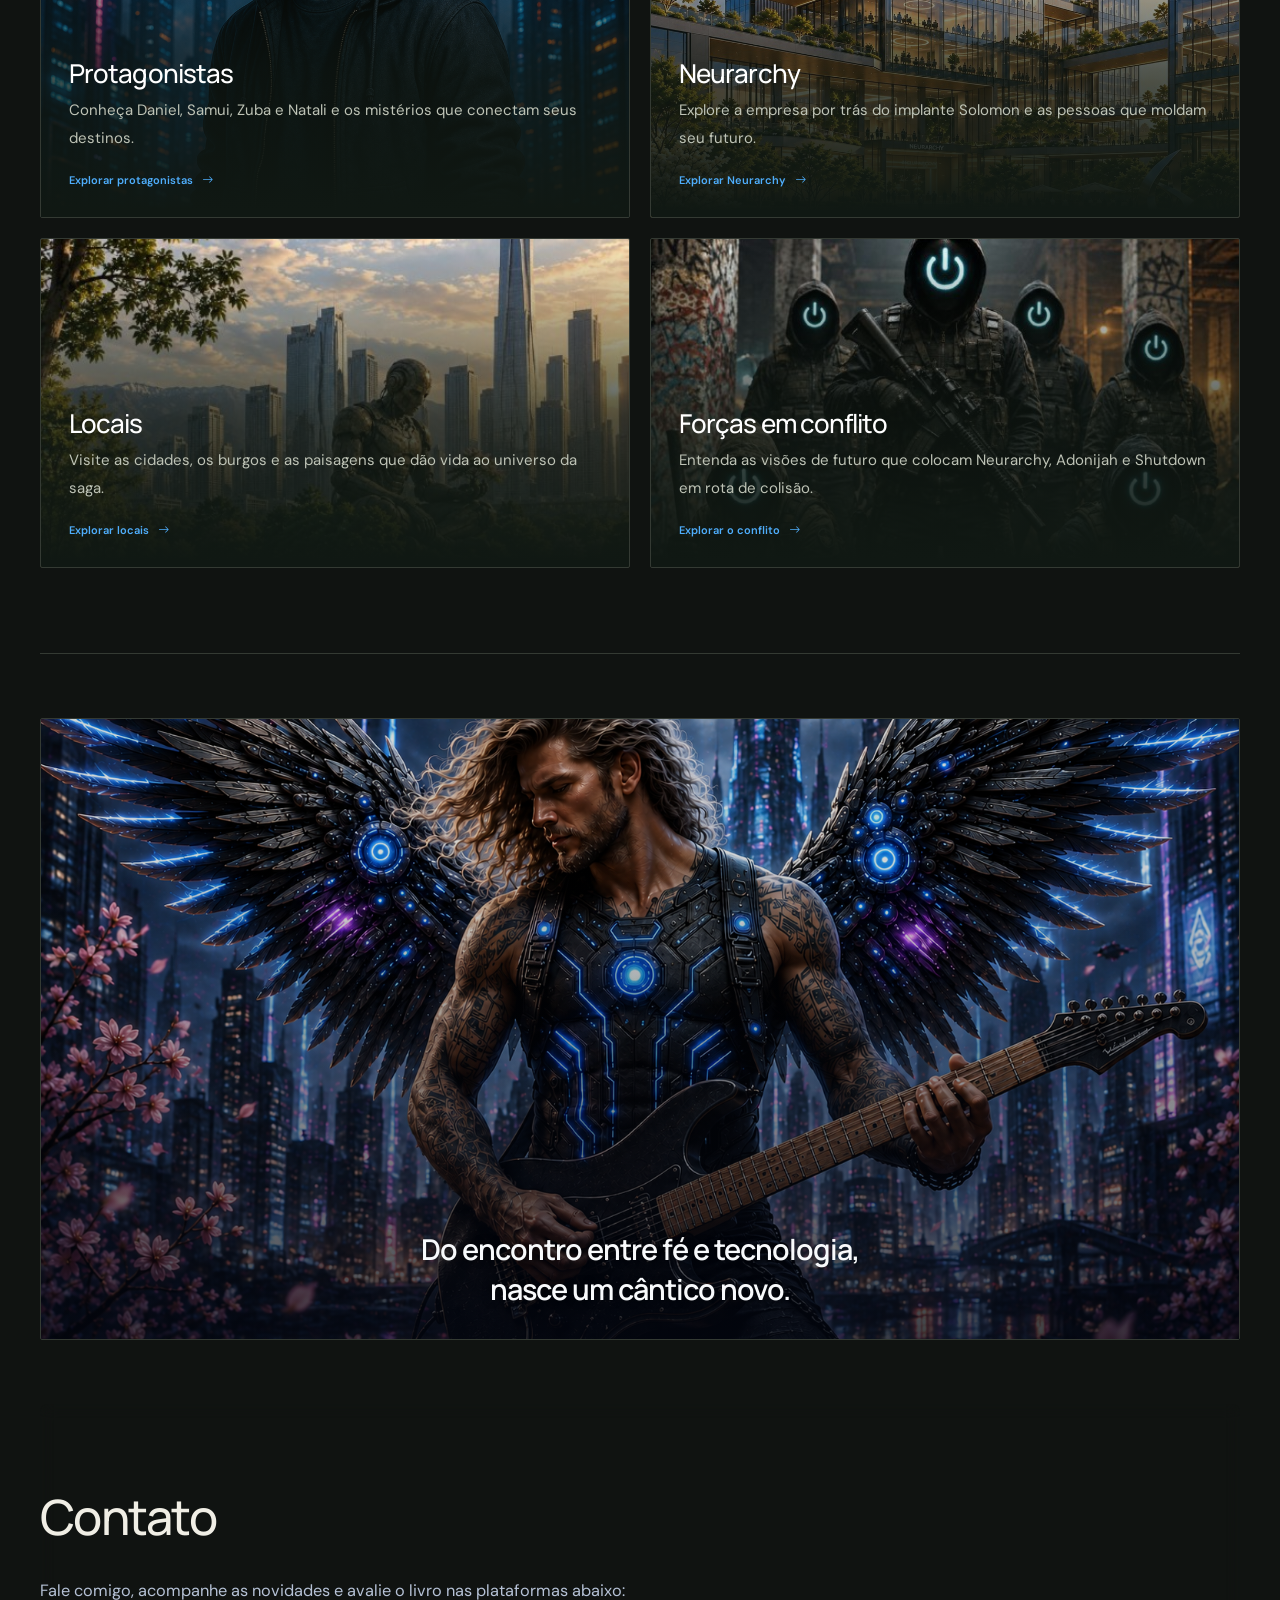
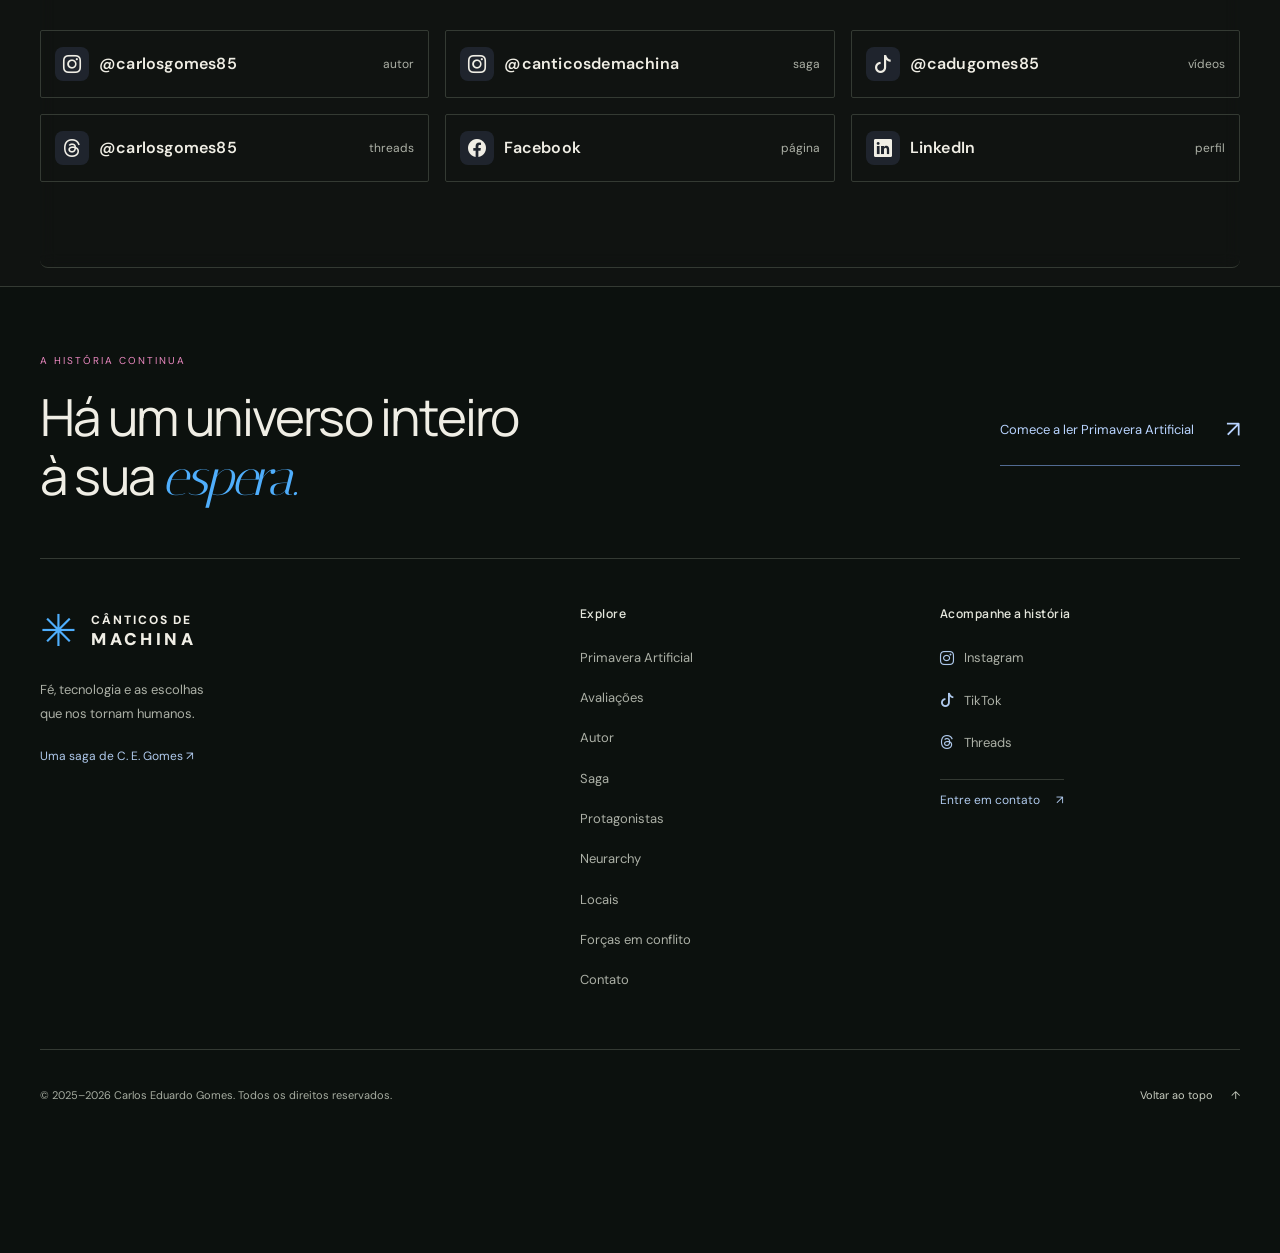
==== commit be4a3bb5: "forcas em atrito" ====
--- a/index.html
+++ b/index.html
@@ -92,6 +92,7 @@
               <li><a class="dropdown-item" href="./protagonistas.html">Protagonistas</a></li>
               <li><a class="dropdown-item" href="./neurarchy.html">Neurarchy</a></li>
               <li><a class="dropdown-item" href="./locais.html">Locais</a></li>
+              <li><a class="dropdown-item" href="./forcas-em-conflito.html">Forças em conflito</a></li>
             </ul>
           </li>
           <li class="nav-item"><a class="nav-link" href="#contato">Contato</a></li>
@@ -664,6 +665,12 @@
           <h3>Locais</h3>
           <p>Visite as cidades, os burgos e as paisagens que dão vida ao universo da saga.</p>
           <span class="universe-link-label">Explorar locais <i class="bi bi-arrow-right" aria-hidden="true"></i></span>
+        </a>
+        <a class="universe-link universe-link-conflict" href="./forcas-em-conflito.html">
+          <i class="bi bi-diagram-3 universe-icon" aria-hidden="true"></i>
+          <h3>Forças em conflito</h3>
+          <p>Entenda as visões de futuro que colocam Neurarchy, Adonijah e Shutdown em rota de colisão.</p>
+          <span class="universe-link-label">Explorar o conflito <i class="bi bi-arrow-right" aria-hidden="true"></i></span>
         </a>
       </div>
     </section>
@@ -939,6 +946,7 @@
           <a href="./protagonistas.html">Protagonistas</a>
           <a href="./neurarchy.html">Neurarchy</a>
           <a href="./locais.html">Locais</a>
+          <a href="./forcas-em-conflito.html">Forças em conflito</a>
           <a href="./index.html#contato">Contato</a>
         </nav>
         <div class="footer-connect">
--- a/css/editorial.css
+++ b/css/editorial.css
@@ -2,7 +2,8 @@
 /* Small readability refinements for the original secondary-page layout. */
 body[data-design].universe-page .universe-heading { padding-top:42px; margin-bottom:2rem; }
 body[data-design].universe-page .universe-heading h1 { font-size:clamp(36px,5vw,60px); }
-body[data-design].universe-page .universe-tab { border-radius:8px; font-size:13px; }
+body[data-design].universe-page .universe-tabs { align-items:stretch; }
+body[data-design].universe-page .universe-tab { display:inline-flex; align-items:center; justify-content:center; min-height:44px; border-radius:8px; font-size:13px; }
 body[data-design].universe-page .universe-tab[aria-current="page"] { background:#9ec6ff24; border-color:#6f9fdf; color:#9ec6ff; }
 body[data-design].universe-page .universe-spoiler-note { margin:24px 0 0; color:#89949d; font-size:12px; line-height:1.6; }
 body[data-design].universe-page .universe-book-cta { display:inline-flex; align-items:center; gap:12px; margin-top:16px; padding:11px 16px; border:1px solid #6f9fdf; border-radius:8px; color:#c8e0ff; font-size:12px; font-weight:600; text-decoration:none; transition:background .2s,border-color .2s,color .2s; }
@@ -10,6 +11,17 @@
 body[data-design].universe-page main.container > .card-custom:not(.banner-agur):not(.banner-lancamento):not(.banner-adonijah):not(.banner-guitarrista) { padding-top:40px!important; padding-bottom:45px!important; }
 body[data-design].universe-page main.container > .card-custom > h2 { font-size:clamp(26px,3vw,36px); margin-bottom:24px; }
 body[data-design].universe-page .bg-white { background:#192019!important; border-color:#343a33!important; box-shadow:none!important; }
+body[data-design].universe-page .neurarchy-intro-layout { display:grid; grid-template-columns:minmax(0,1fr) minmax(280px,32%); gap:32px; align-items:stretch; min-height:270px; margin-bottom:32px; padding:0 0 0 28px; overflow:hidden; border:1px solid #343a33; background:#151b16; }
+body[data-design].universe-page .neurarchy-intro-layout > p { align-self:center; margin:0!important; padding:20px 0; }
+.neurarchy-headquarters-figure { align-self:stretch; min-height:0; margin:0; overflow:hidden; background:#131a17; }
+.neurarchy-headquarters-figure img { display:block; width:100%; height:100%; object-fit:cover; object-position:center 28%; }
+@media(min-width:992px) {
+ body[data-design].universe-page .neurarchy-intro-layout { grid-template-columns:minmax(0,1fr) 300px; gap:28px; margin-bottom:24px; }
+}
+body[data-design].universe-page .people-group-heading { color:#b9d4ff; font-size:.78rem; font-weight:700; letter-spacing:.14em; margin:1.75rem 0 .75rem; text-transform:uppercase; }
+body[data-design].universe-page .people-group-heading:first-of-type { margin-top:0; }
+body[data-design].universe-page .people-group-heading-team { border-top:1px solid #343a33; padding-top:1.5rem; }
+body[data-design].universe-page .person-card-featured { border-color:#6d87a9!important; box-shadow:inset 0 2px 0 #9ec6ff, 0 14px 28px #05080640!important; }
 body[data-design].universe-page .btn-outline-primary { color:#b9d4ff; border-color:#526b92; background:transparent; border-radius:7px; min-height:44px; }
 body[data-design].universe-page .btn-outline-primary:hover { background:#9ec6ff24; border-color:#9fc2f0; }
 :root { --ink:#101311; --paper:#f0eee5; --muted:#acb0a6; --copper:#4faefc; --rose:#ec89c1; --accent-gold:var(--rose); --line:#343a33; --cor-principal:#101311; --cor-secundaria:#101311; --texto-principal:#f0eee5; --cor-destaque:#9ec6ff; --cor-destaque-hover:#c8e0ff; --section-spacing:6rem; }
@@ -17,6 +29,7 @@
 body[data-design] { background:var(--ink)!important; color:var(--paper)!important; font-family:'DM Sans',sans-serif; padding-bottom:0; }
 body[data-design] .bg-pattern { display:none; }
 body[data-design] :is(h1,h2,h3,h4,h5,h6,.navbar-brand,.nav-link) { font-family:'Manrope',sans-serif; letter-spacing:-.035em; }
+body[data-design] :is(.universe-heading h1,.universe-entry-heading h2,.conflict-intro h2,.conflict-question h2,.footer-opening h2) { text-wrap:balance; }
 body[data-design] a { color:var(--copper); }
 body[data-design] :focus-visible { outline:2px solid var(--copper)!important; outline-offset:5px; }
 body[data-design] a:focus-visible,
@@ -86,18 +99,21 @@
 body[data-design] .universe-eyebrow,body[data-design] main.container .eyebrow { color:var(--rose); font-size:10px; letter-spacing:.17em; }
 body[data-design] .universe-entry-heading { margin-bottom:35px; }
 body[data-design] .universe-links { gap:20px; }
+body[data-design] #explore-universo .universe-links { grid-template-columns:repeat(2,minmax(0,1fr)); }
 body[data-design] .universe-link { min-height:330px; position:relative; isolation:isolate; justify-content:flex-end; overflow:hidden; padding:28px; border:1px solid var(--line); border-radius:2px; background:#232d28; transition:transform .25s,border-color .25s; }
 .universe-link::before { content:''; position:absolute; inset:0; z-index:-2; background:center 30%/cover; transition:transform .5s; }
 .universe-link::after { content:''; position:absolute; inset:0; z-index:-1; background:linear-gradient(0deg,#101813 2%,#101813b8 45%,#10181300); }
 .universe-link:nth-child(1)::before { background-image:url('../img/protagonistas/daniel.png'); }
-.universe-link:nth-child(2)::before { background-image:url('../img/banners/lancamento.png'); }
+.universe-link:nth-child(2)::before { background-image:url('../img/neurarchy/neurarchy.jpg'); }
 .universe-link:nth-child(3)::before { background-image:url('../img/localidades/montdave.jpg'); }
+.universe-link-conflict::before { background-image:url('../img/antagonistas/shutdown.jpg'); background-position:center 25%; }
 .universe-link:hover::before { transform:scale(1.045); }
 body[data-design] .universe-link:hover { transform:translateY(-5px); border-color:var(--copper); }
 body[data-design] .universe-link h3 { font-size:26px; font-weight:500; }
 body[data-design] .universe-link p { font-size:12px; margin-bottom:18px; color:#d3d6ce; }
 body[data-design] .universe-icon { display:none; }
 body[data-design] .universe-link-label { margin-top:0; color:var(--copper); font-size:11px; }
+body[data-design] .universe-link-label i { transition:transform .2s ease; }
 /* Ordem editorial: primeiro a decisão de leitura, depois o aprofundamento no universo. */
 body[data-design] main.container { display:flex; flex-direction:column; }
 body[data-design] main.container > #livro { order:1; }
@@ -191,6 +207,7 @@
  body[data-design] #livro .book-reading-layout .col-lg-4 { order:-1; }
  body[data-design] #livro .synopsis-layout { margin-top:36px; }
  body[data-design] .universe-link { min-height:300px; padding:20px; }
+ body[data-design].universe-page .neurarchy-intro-layout { grid-template-columns:minmax(0,1fr) minmax(190px,32%); gap:24px; }
 }
 @media(max-width:767px) {
  html, body { max-width:100%; overflow-x:clip; }
@@ -221,8 +238,15 @@
  body[data-design] #video .short-embed { max-width:300px; margin-inline:auto; }
  .theme-strip > :nth-child(n+4) { display:none; }
  body[data-design] main.container > .card-custom:not(.banner-agur):not(.banner-lancamento):not(.banner-adonijah):not(.banner-guitarrista),body[data-design] .universe-entry { padding:55px 0!important; }
- body[data-design] .universe-links { grid-template-columns:1fr; gap:15px; }
+ body[data-design] .universe-links,
+ body[data-design] #explore-universo .universe-links { grid-template-columns:1fr; gap:15px; }
  body[data-design] .universe-link { min-height:280px; padding:25px; }
+ body[data-design].universe-page .universe-tabs { gap:8px; }
+ body[data-design].universe-page .universe-tab { flex:1 1 auto; padding-inline:12px; }
+ body[data-design].universe-page .neurarchy-intro-layout { grid-template-columns:1fr; min-height:0; padding:0; }
+ body[data-design].universe-page .neurarchy-intro-layout > p { padding:20px; }
+ .neurarchy-headquarters-figure { width:100%; max-width:none; }
+ .neurarchy-headquarters-figure img { height:auto; aspect-ratio:2/3; }
  body[data-design] .universe-link:nth-child(1)::before { background-position:center 25%; }
  body[data-design] .universe-link p { max-width:310px; }
  body[data-design] main.container p { font-size:14px; }
@@ -276,3 +300,93 @@
  .footer-baseline p { line-height:1.8; }
  .footer-baseline p span { display:block; }
 }
+
+/* Movimento leve e progressivo, compartilhado pelas páginas do site. */
+body[data-design].site-scrolled .navbar { box-shadow:0 10px 28px #05080633; }
+body[data-design] .navbar { transition:box-shadow .25s ease, background-color .25s ease; }
+body[data-design] :is(.universe-tab,.universe-home-link,.footer-explore,.footer-author,.footer-contact,.footer-navigation > a,.footer-network-link,.universe-return a) { transition:color .2s ease, border-color .2s ease, transform .2s ease, background-color .2s ease; }
+
+@media (hover:hover) {
+ body[data-design] :is(.universe-tab,.universe-home-link,.footer-explore,.footer-author,.footer-contact,.universe-return a):hover { transform:translateY(-2px); }
+ body[data-design] .footer-navigation > a:hover,
+ body[data-design] .footer-network-link:hover { transform:translateX(4px); }
+ body[data-design] .universe-link:hover .universe-link-label i { transform:translateX(4px); }
+ body[data-design] #neurarchy .row > .col > div,
+ body[data-design] #universo .row > .col > div { transition:transform .24s ease, border-color .24s ease, box-shadow .24s ease; }
+ body[data-design] #neurarchy .row > .col > div:hover,
+ body[data-design] #universo .row > .col > div:hover { transform:translateY(-4px); border-color:#6f9fdf!important; box-shadow:0 14px 28px #05080640!important; }
+ body[data-design] :is(.review-card,.reading-card) { transition:transform .24s ease, border-color .24s ease, box-shadow .24s ease; }
+ body[data-design] :is(.review-card,.reading-card):hover { transform:translateY(-4px); border-color:#6f9fdf!important; box-shadow:0 14px 28px #05080633; }
+ body[data-design] .card-carousel-button { transition:transform .18s ease, background-color .18s ease, border-color .18s ease; }
+ body[data-design] .card-carousel-button:hover { transform:scale(1.08); border-color:var(--copper); }
+ body[data-design] .text-link:hover .play-symbol { transform:scale(1.1); border-color:var(--copper); color:var(--copper); }
+}
+body[data-design] .play-symbol { transition:transform .2s ease, border-color .2s ease, color .2s ease; }
+
+@media (prefers-reduced-motion:no-preference) {
+ html.motion-ready .motion-reveal { opacity:0; transform:translateY(18px); transition:opacity .52s ease var(--motion-delay, 0ms), transform .52s cubic-bezier(.2,.7,.2,1) var(--motion-delay, 0ms); }
+ html.motion-ready .motion-reveal.motion-visible { opacity:1; transform:translateY(0); }
+ html.motion-ready .intro-reveal { animation:editorial-intro .62s cubic-bezier(.2,.7,.2,1) both; animation-delay:var(--intro-delay, 0ms); }
+ html.motion-ready .hero-art { animation:hero-focus 1.1s cubic-bezier(.2,.7,.2,1) both; }
+ html.motion-ready .theme-strip { animation:strip-reveal .55s ease .28s both; }
+}
+
+@keyframes editorial-intro {
+ from { opacity:0; transform:translateY(14px); }
+ to { opacity:1; transform:translateY(0); }
+}
+@keyframes hero-focus {
+ from { opacity:.72; transform:scale(1.025); }
+ to { opacity:1; transform:scale(1); }
+}
+@keyframes strip-reveal {
+ from { opacity:0; transform:translateY(-6px); }
+ to { opacity:1; transform:translateY(0); }
+}
+
+/* Forças em conflito */
+body[data-design].conflict-page .universe-heading { max-width:860px; }
+body[data-design].conflict-page .conflict-intro { max-width:920px; padding-bottom:52px!important; }
+body[data-design].conflict-page .conflict-intro h2,
+body[data-design].conflict-page .conflict-question h2 { max-width:790px; font-size:clamp(30px,4vw,52px); }
+.conflict-kicker { color:var(--rose)!important; font-size:11px!important; font-weight:700; letter-spacing:.16em; text-transform:uppercase; }
+.conflict-grid { display:grid; grid-template-columns:repeat(3,minmax(0,1fr)); gap:18px; padding:54px 0 72px; }
+.conflict-card { position:relative; display:flex; min-height:510px; flex-direction:column; overflow:hidden; padding:30px; border:1px solid var(--line); background:#151b16; }
+.conflict-card::before { position:absolute; inset:0; content:''; opacity:.75; pointer-events:none; }
+.conflict-card > * { position:relative; z-index:1; }
+.conflict-card h2 { margin:12px 0 18px; color:var(--paper); font-size:clamp(30px,3vw,42px); font-weight:500; }
+.conflict-card p:not(.conflict-kicker) { color:#c5cac1; font-size:14px; line-height:1.75; }
+.conflict-neurarchy { background:linear-gradient(145deg,#152633,#121b19); }
+.conflict-neurarchy::before { background:radial-gradient(circle at 85% 12%,#4faefc38,transparent 37%); }
+.conflict-adonijah { background:linear-gradient(145deg,#24181e,#17130f); }
+.conflict-adonijah::before { background:radial-gradient(circle at 86% 12%,#ec89c13d,transparent 38%); }
+.conflict-shutdown { background:linear-gradient(145deg,#25221a,#131614); }
+.conflict-shutdown::before { background:radial-gradient(circle at 86% 12%,#d9ba7140,transparent 38%); }
+.conflict-link { margin-top:auto; color:#c8e0ff!important; font-size:13px; font-weight:600; text-decoration:none; }
+.conflict-link i { margin-left:8px; transition:transform .2s ease; }
+.conflict-mark { margin-top:auto; color:#ffffff0d; font-family:'Manrope',sans-serif; font-size:110px; font-weight:800; line-height:.75; text-align:right; }
+.conflict-image-pair,.conflict-image-single { display:grid; gap:10px; width:100%; margin:22px 0 0; }
+.conflict-image-pair { grid-template-columns:repeat(2,minmax(0,1fr)); }
+.conflict-image-pair img,.conflict-image-single img { display:block; width:100%; border:1px solid #ffffff1c; object-fit:cover; object-position:center; }
+.conflict-image-pair img { aspect-ratio:2/3; }
+.conflict-image-single { margin:0; height:100%; }
+.conflict-image-single img { height:100%; min-height:280px; }
+.conflict-voices { padding:0 0 72px; }
+.conflict-voices-heading { max-width:720px; margin-bottom:24px; }
+.conflict-voices-heading h2 { color:var(--paper); font-size:clamp(28px,3.4vw,44px); font-weight:500; line-height:1.16; }
+.conflict-voices-grid { display:grid; grid-template-columns:repeat(2,minmax(0,1fr)); gap:18px; }
+.conflict-voices-grid .conflict-card { display:grid; min-height:410px; grid-template-columns:minmax(0,1fr) minmax(150px,34%); gap:24px; align-items:stretch; }
+.conflict-voices-grid .conflict-card h3 { margin:12px 0 18px; color:var(--paper); font-size:clamp(28px,3vw,38px); font-weight:500; }
+.conflict-shiren { background:linear-gradient(145deg,#2a1d2b,#171217); }
+.conflict-shiren::before { background:radial-gradient(circle at 88% 12%,#c67dca42,transparent 39%); }
+.conflict-antisolomonistas { background:linear-gradient(145deg,#1b2422,#111917); }
+.conflict-antisolomonistas::before { background:radial-gradient(circle at 88% 12%,#8ab8a43d,transparent 39%); }
+body[data-design].conflict-page .conflict-question { border-bottom:0!important; }
+@media (hover:hover) {
+ .conflict-card { transition:transform .28s ease, border-color .28s ease, box-shadow .28s ease; }
+ .conflict-card:hover { transform:translateY(-6px); border-color:#6f9fdf; box-shadow:0 18px 36px #05080648; }
+ .conflict-link:hover i { transform:translateX(4px); }
+}
+@media(max-width:991px) { .conflict-grid,.conflict-voices-grid { grid-template-columns:1fr; } .conflict-grid { padding-block:38px 56px; } .conflict-voices { padding-bottom:56px; } .conflict-card { min-height:0; } }
+@media(max-width:600px) { .conflict-voices-grid .conflict-card { display:flex; } .conflict-image-single { max-width:280px; margin-top:22px; } .conflict-image-single img { height:auto; min-height:0; aspect-ratio:2/3; } }
+@media(max-width:420px) { .conflict-image-pair { grid-template-columns:1fr; } }
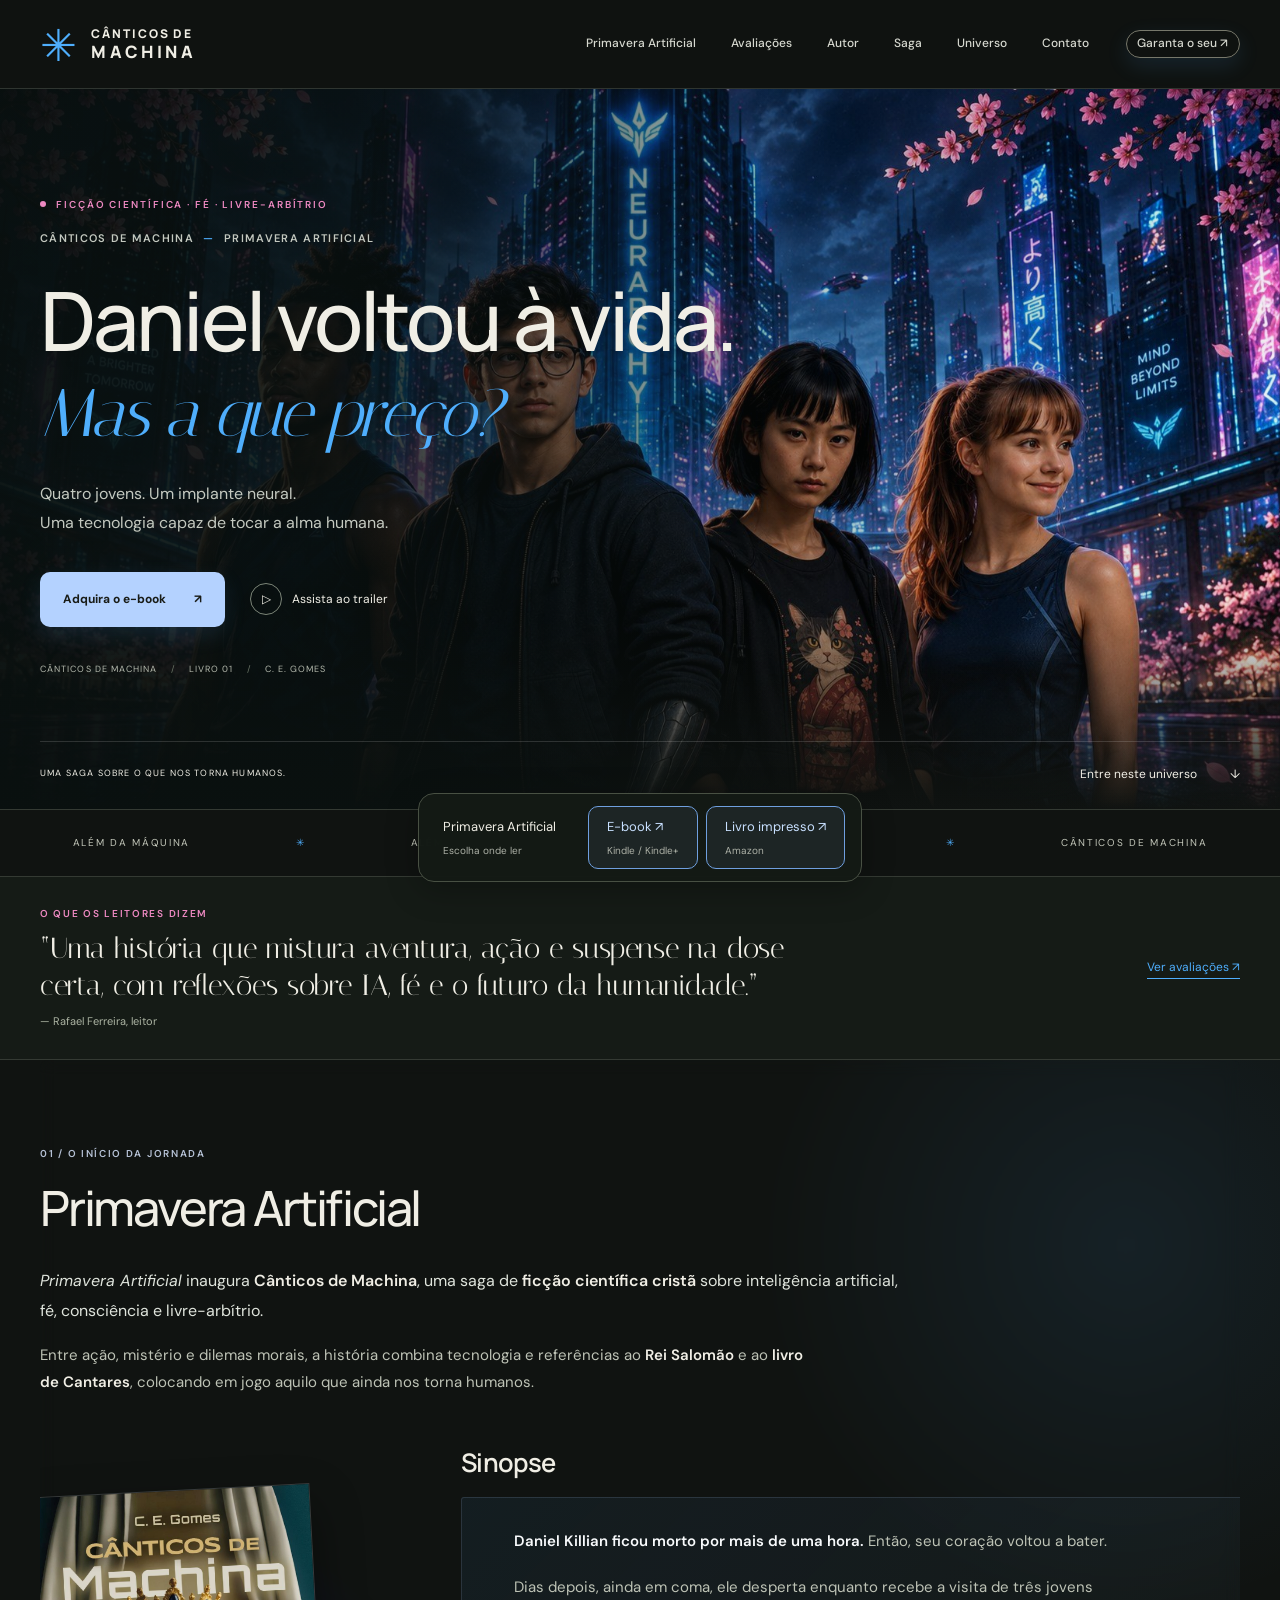
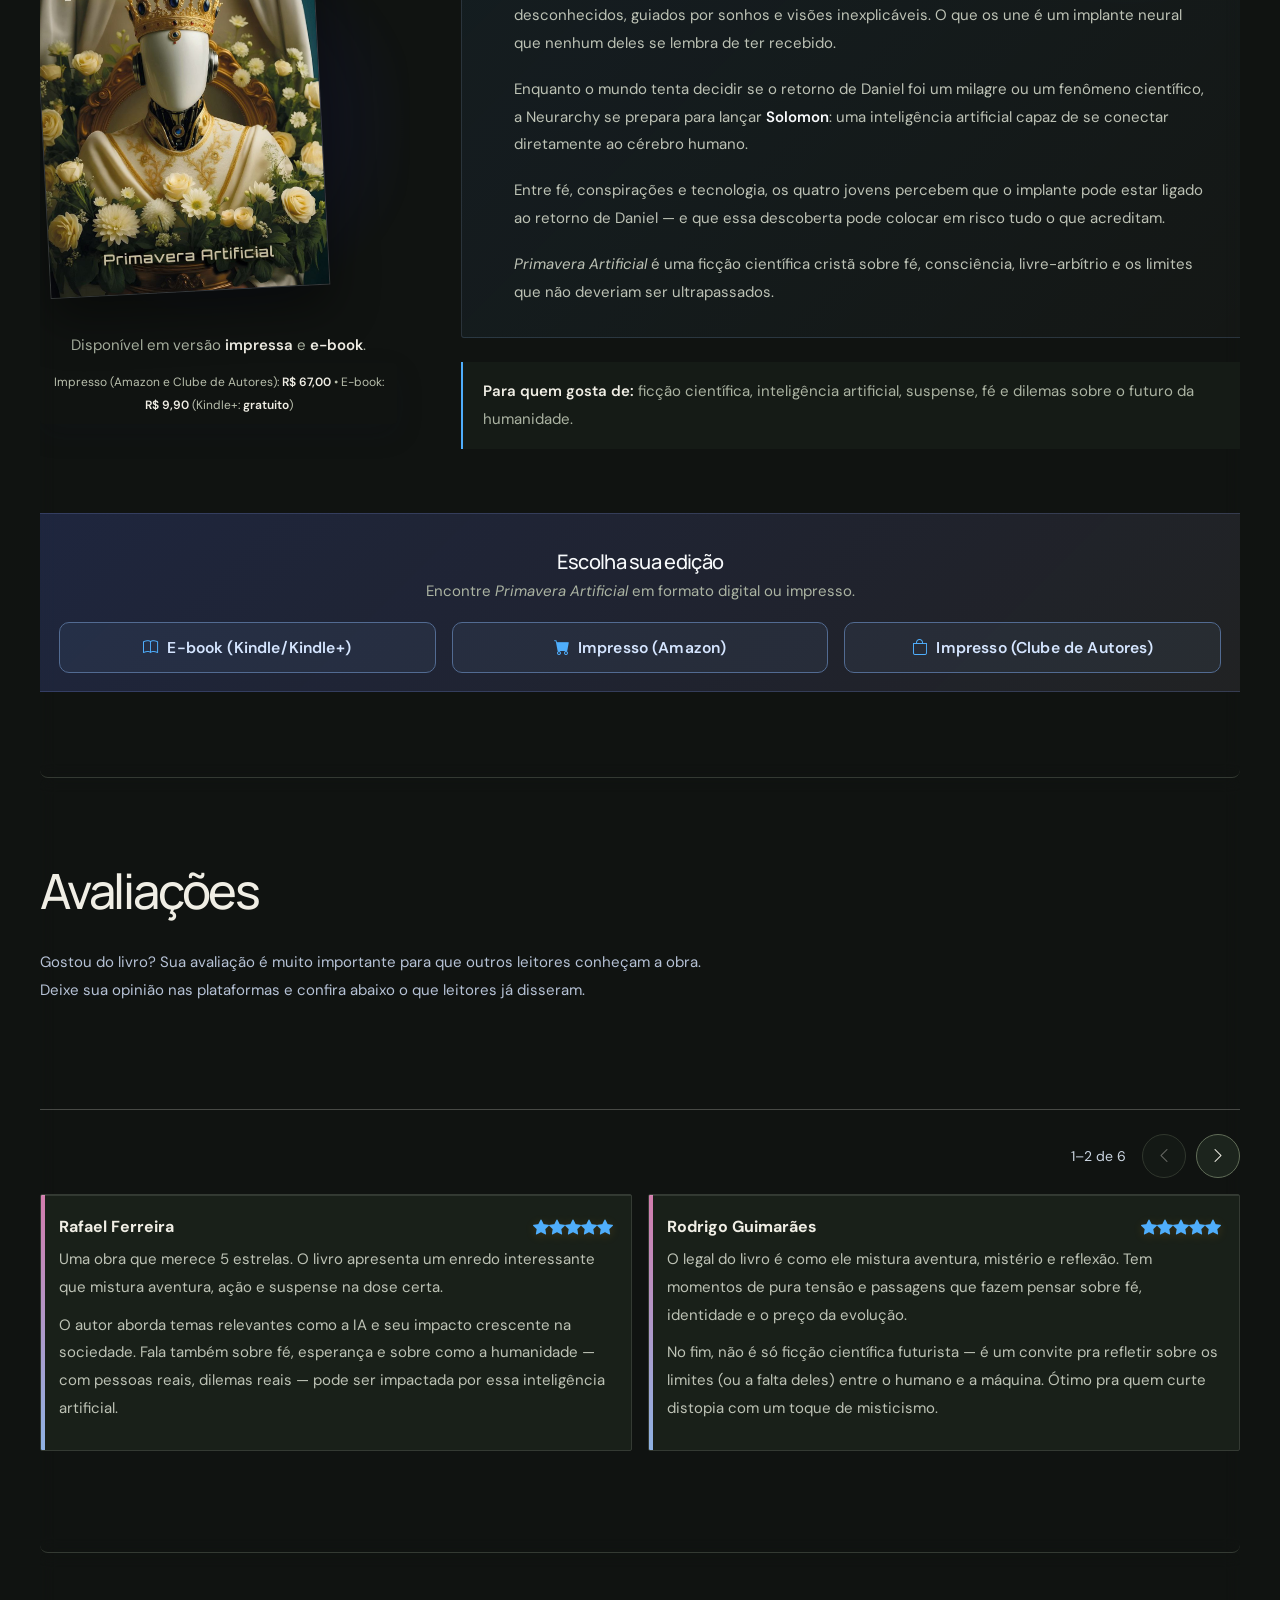
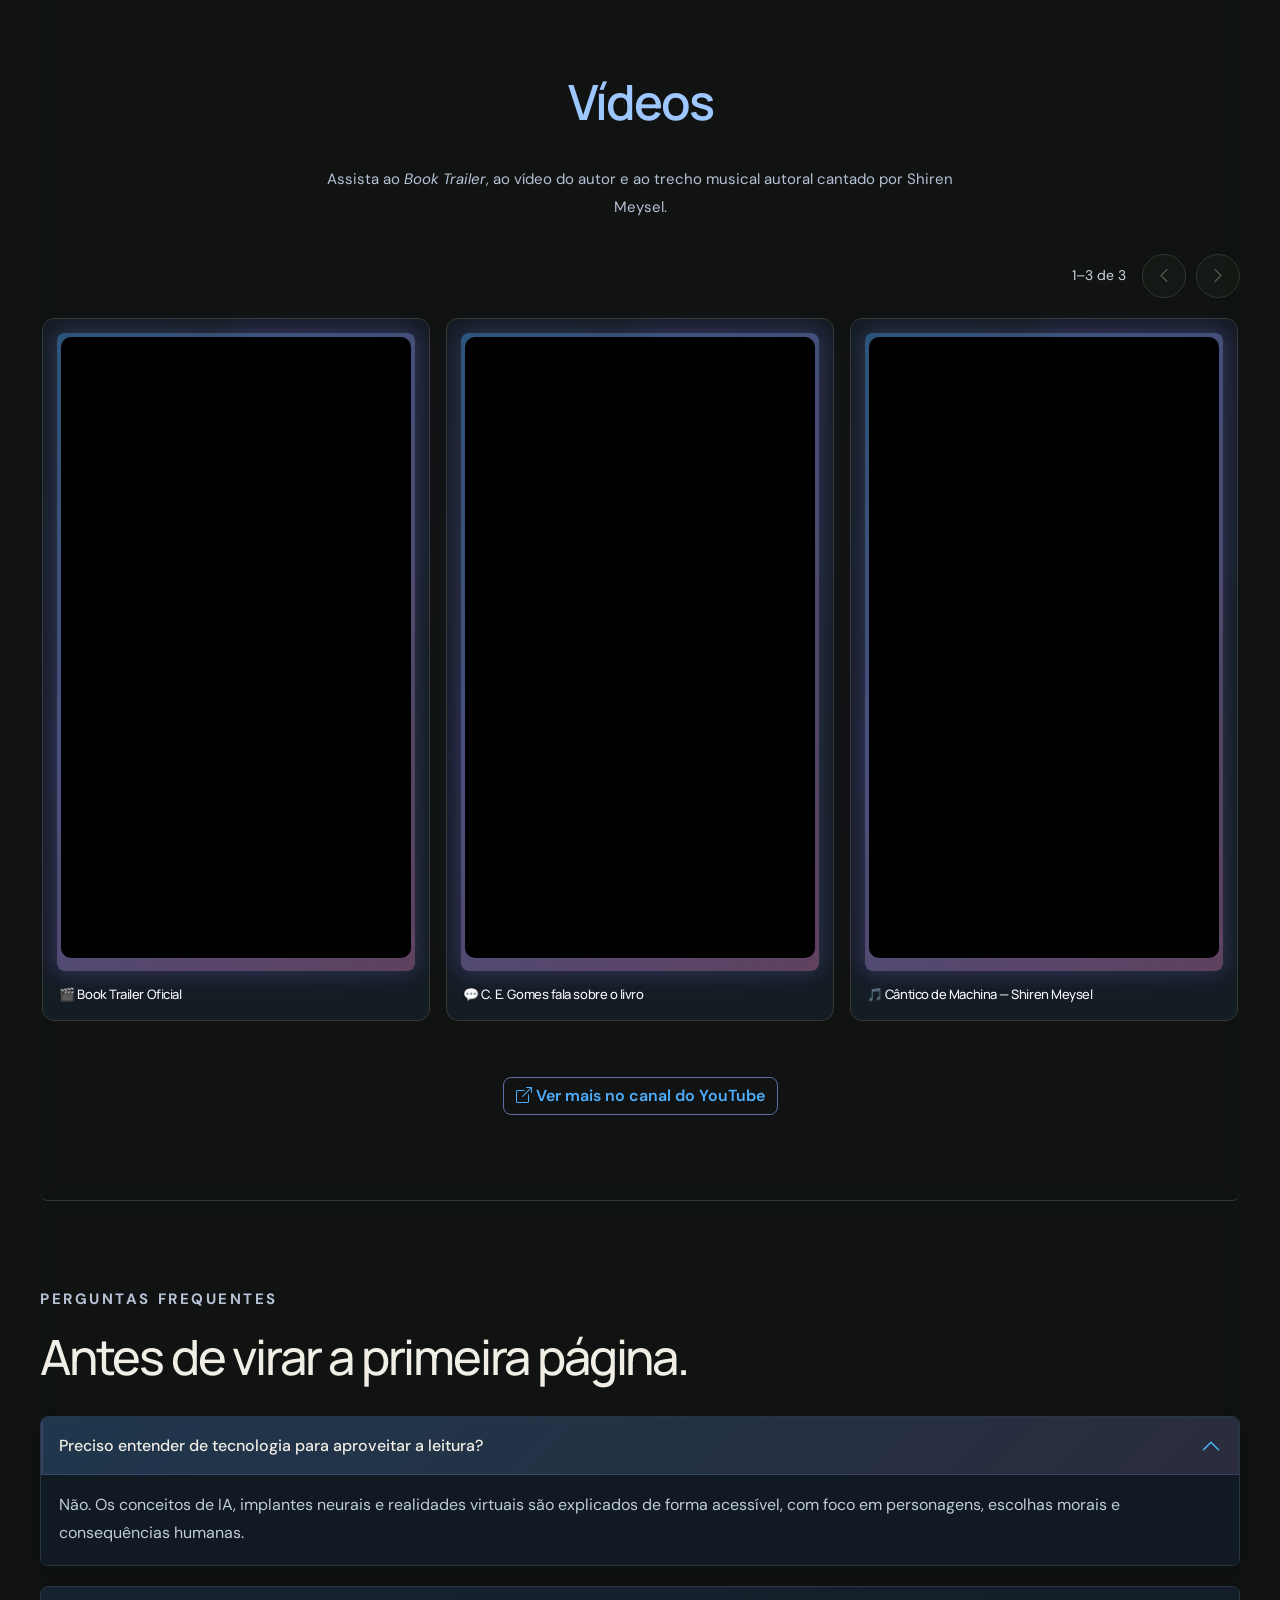
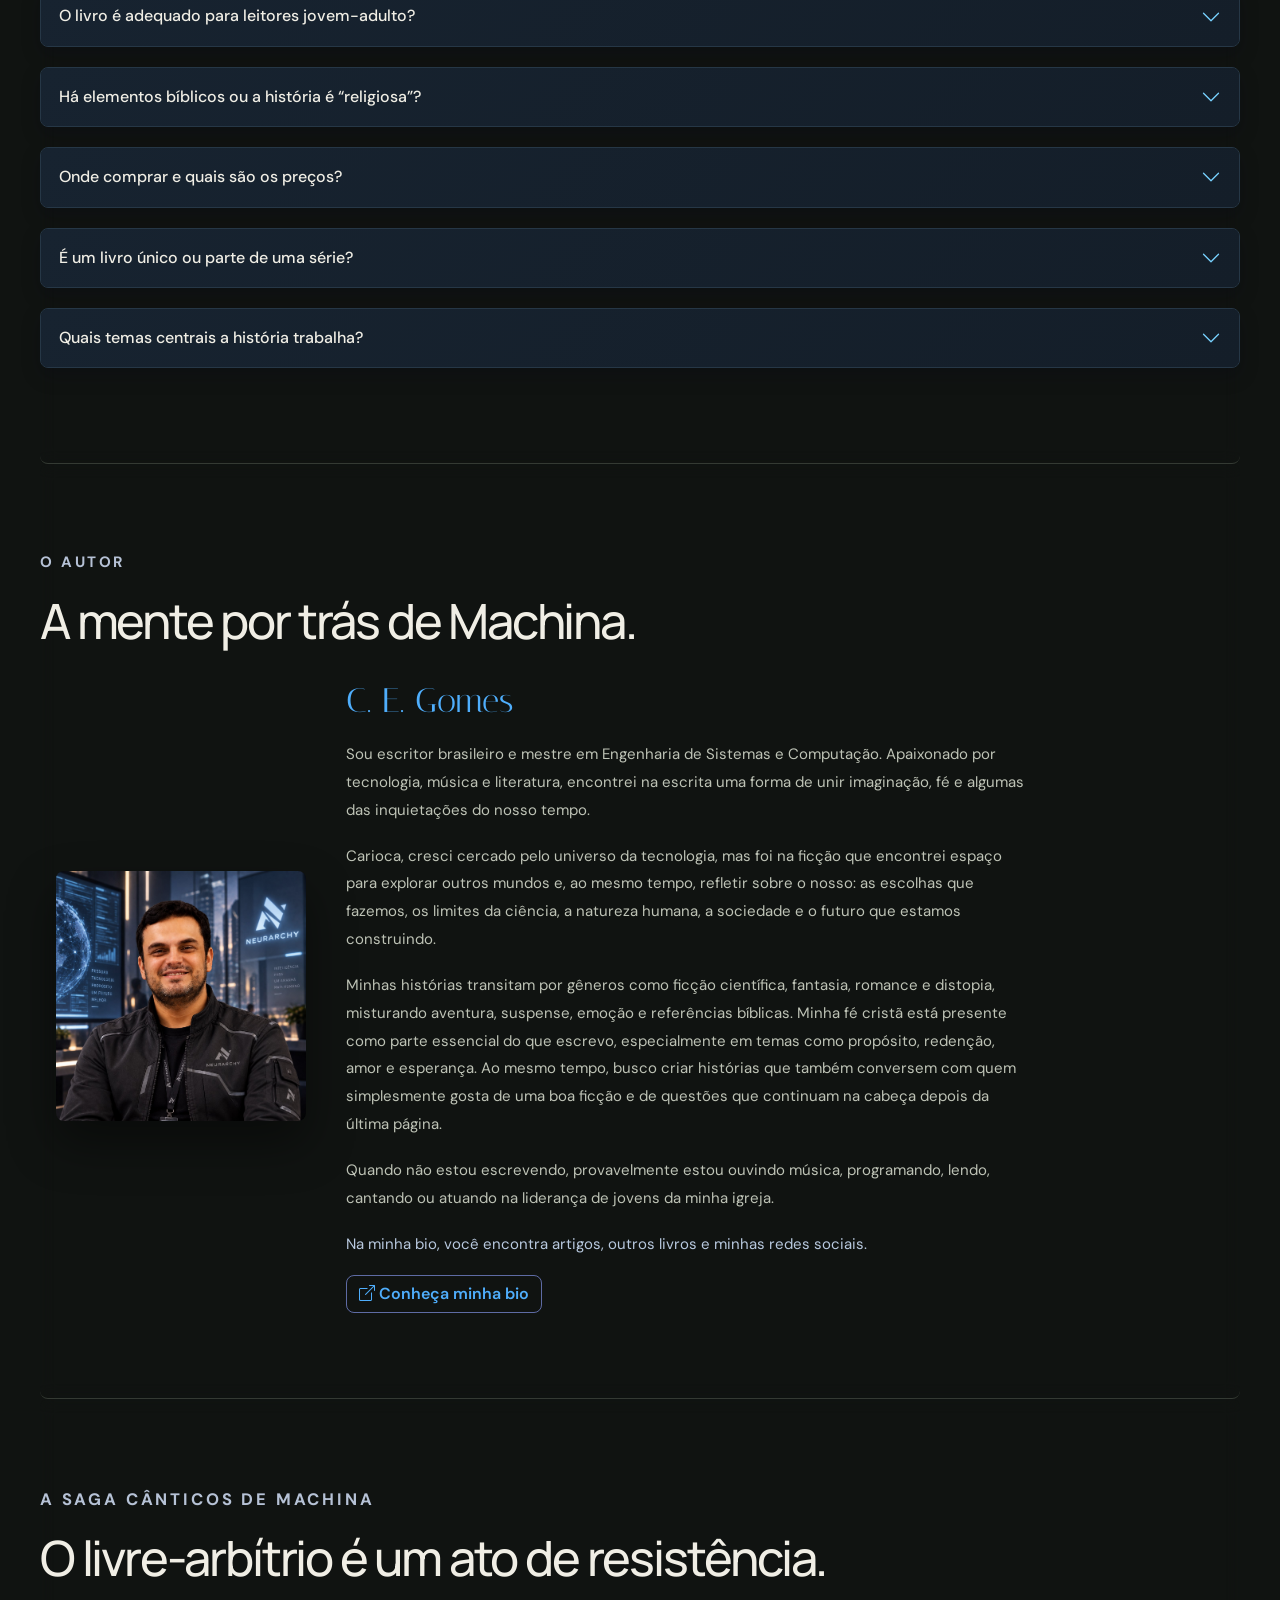
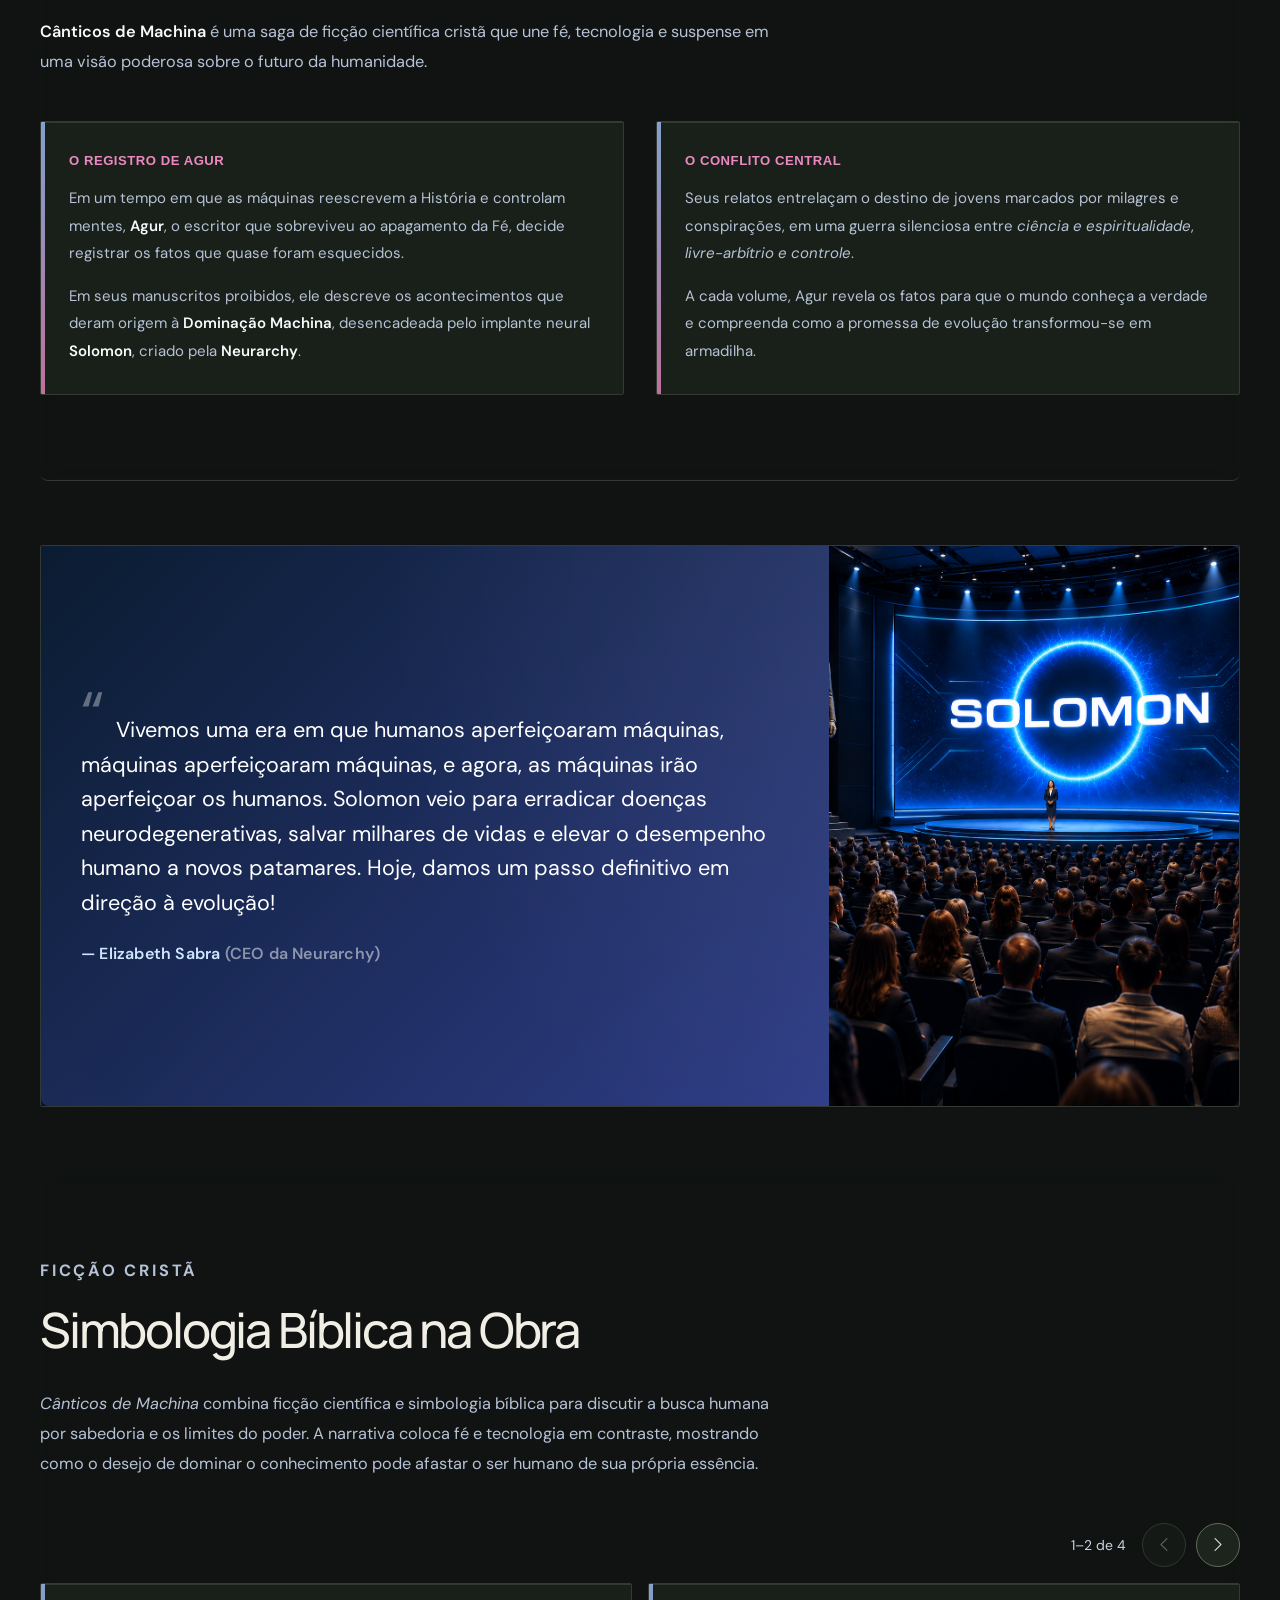
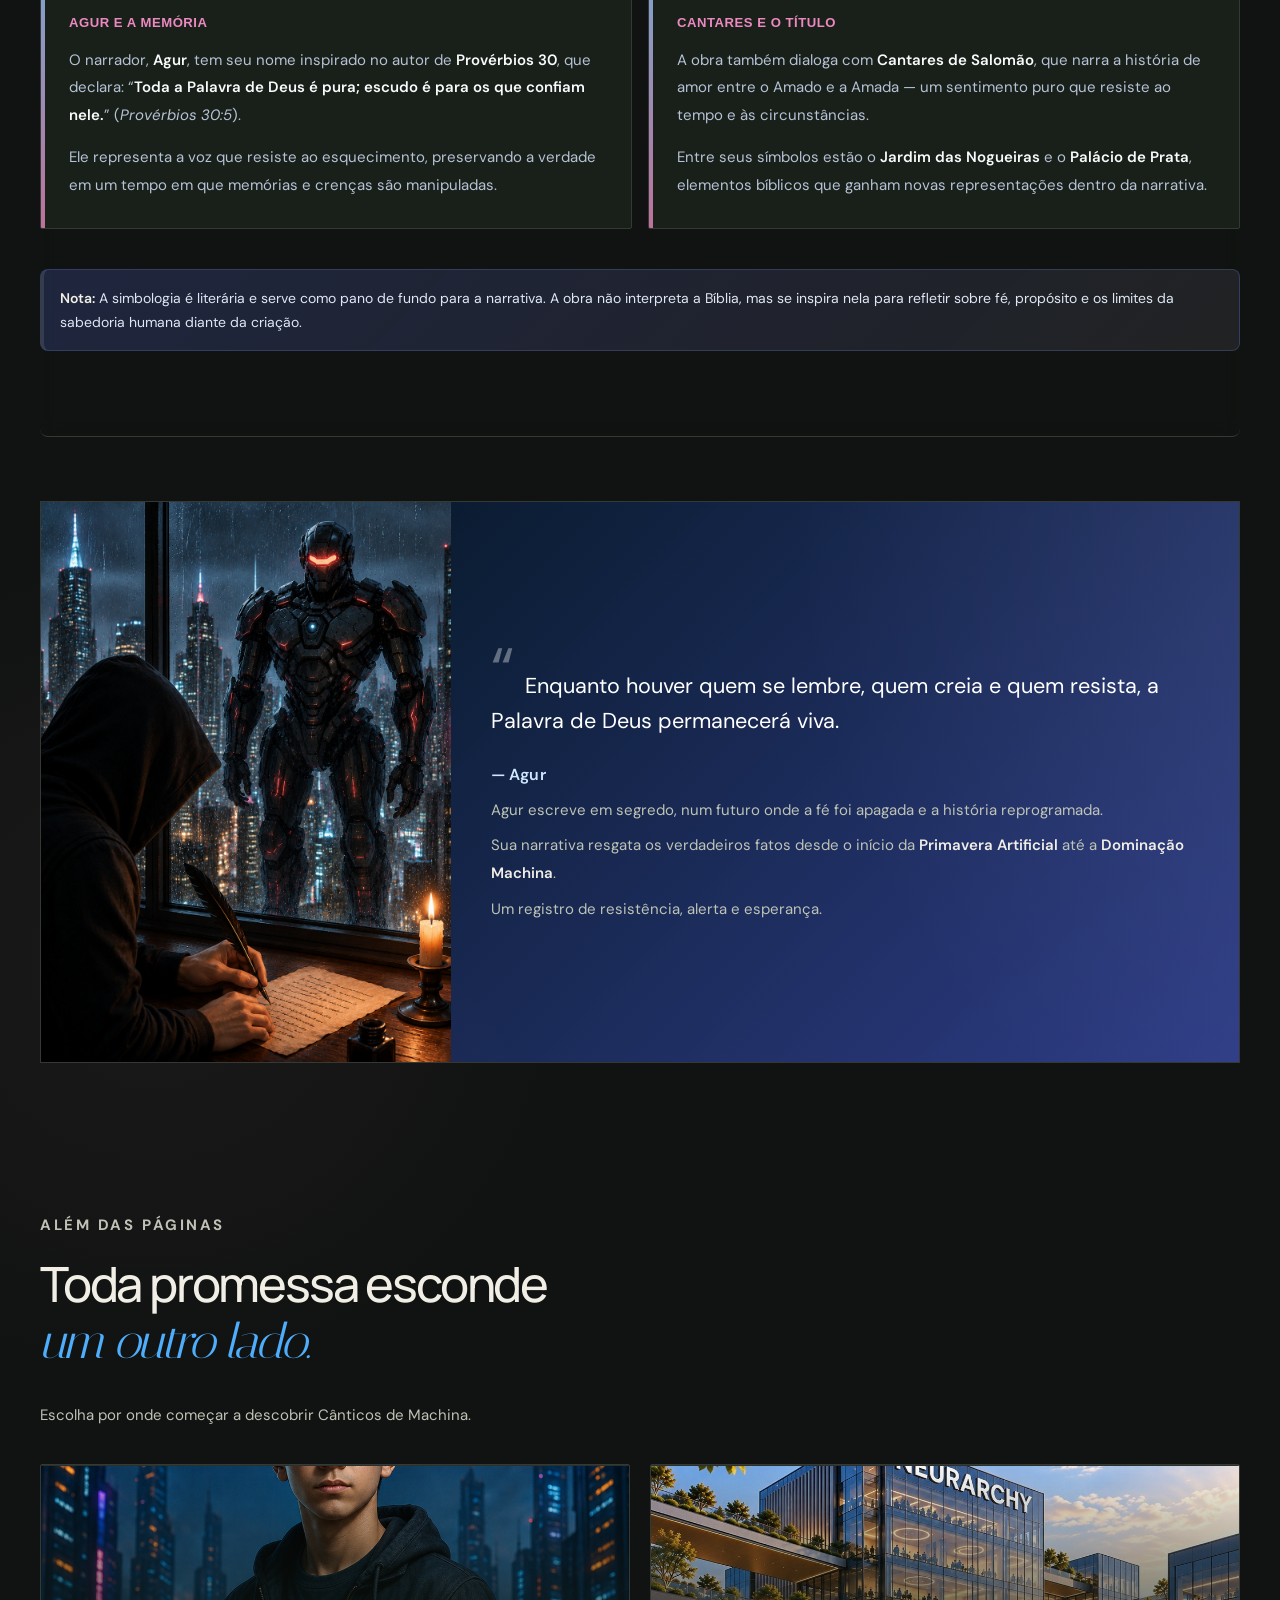
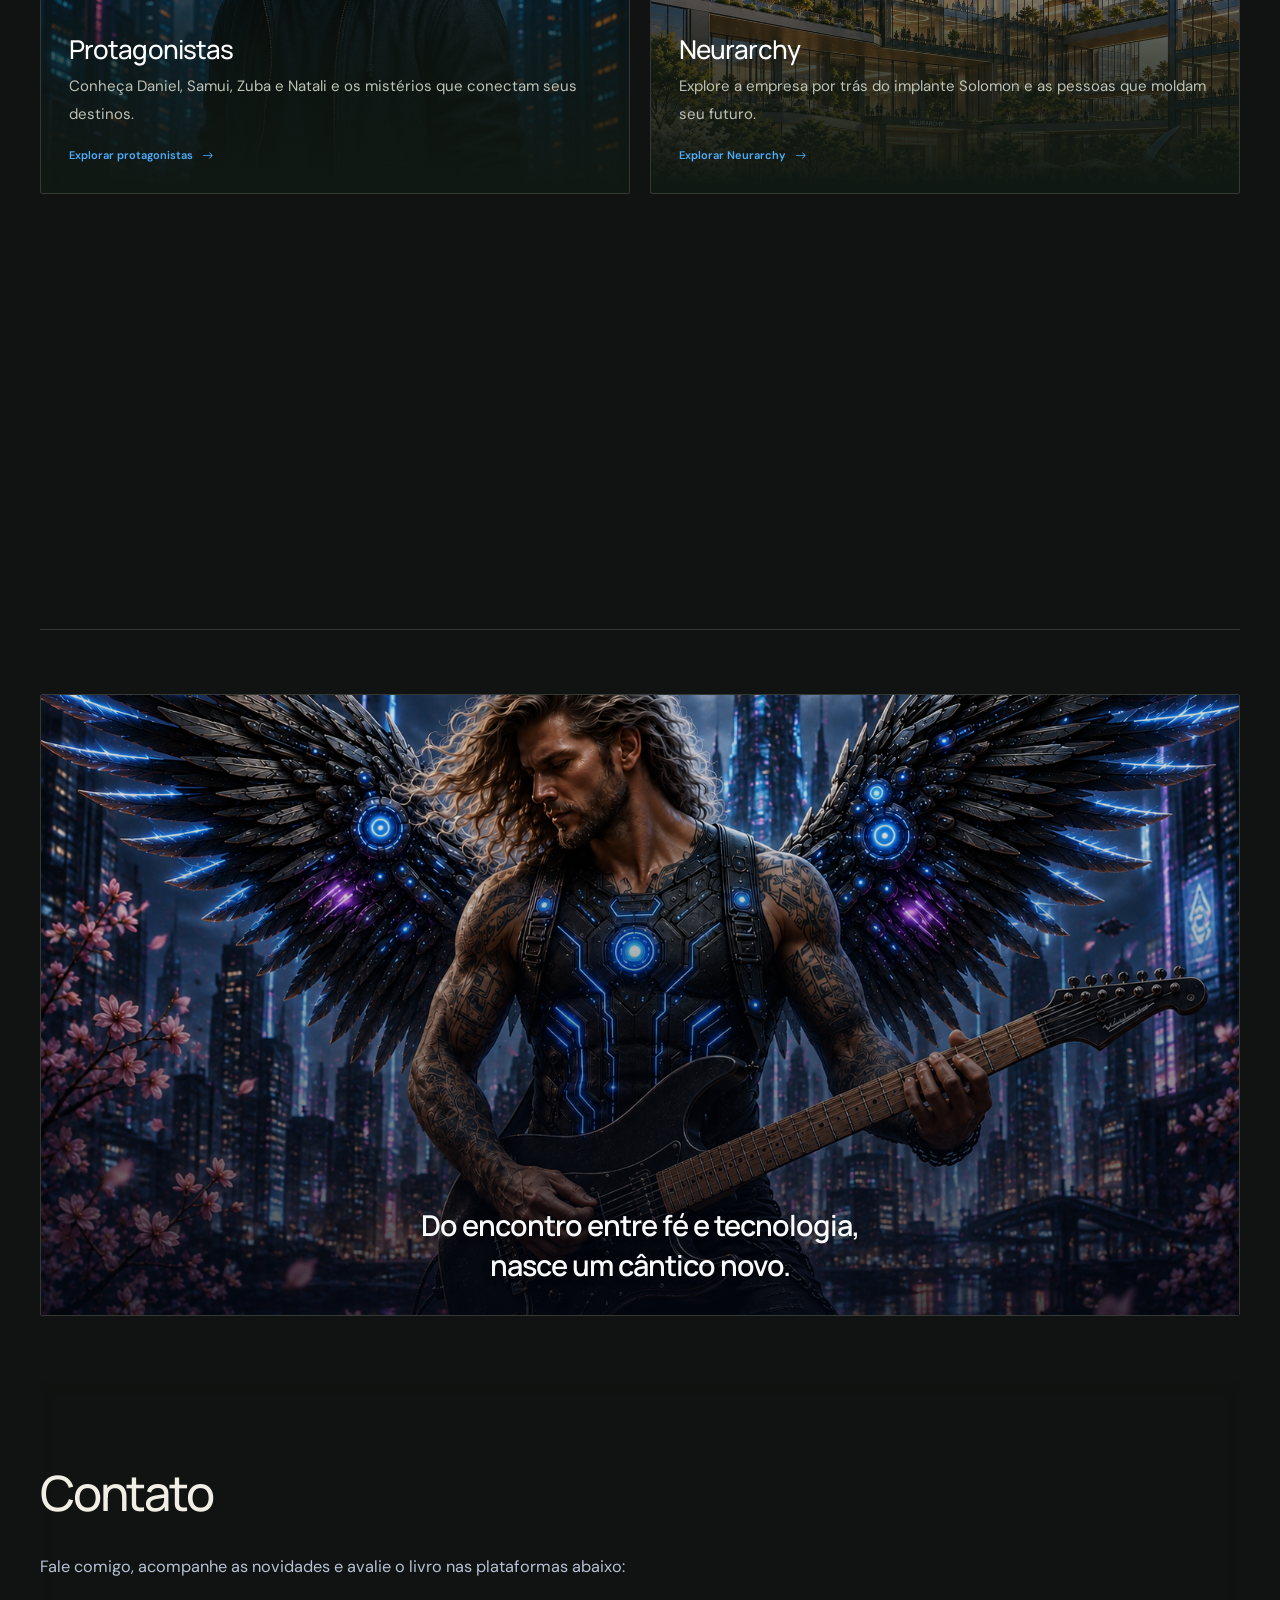
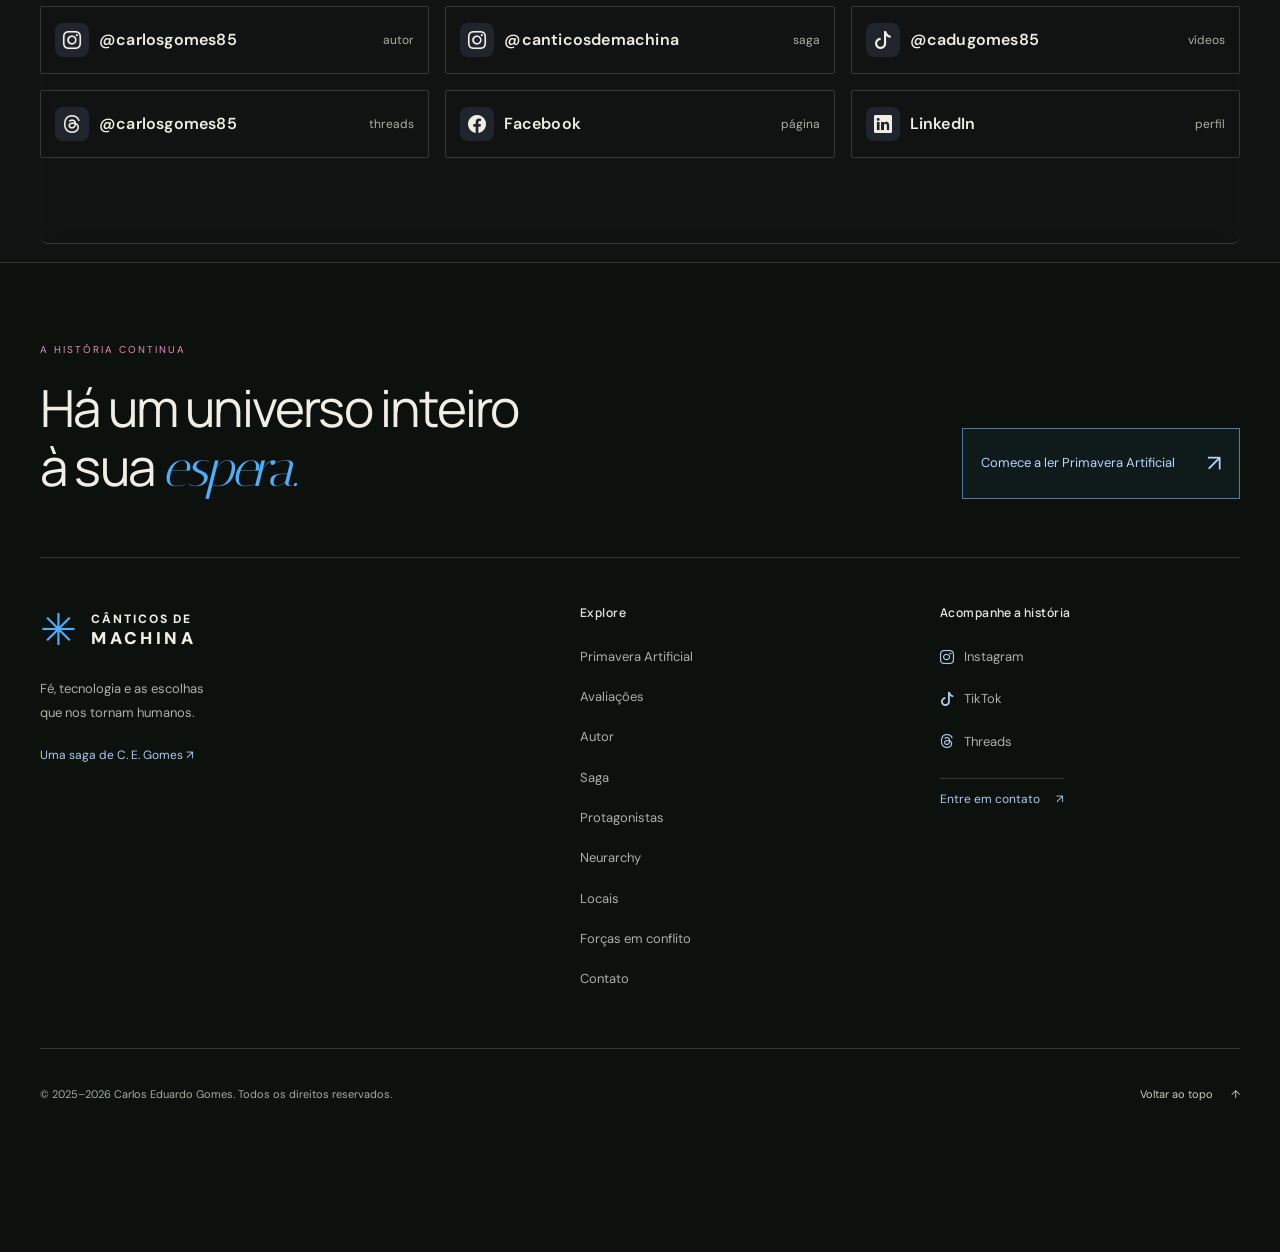
==== commit 09bc9af4: "correcao 2" ====
--- a/index.html
+++ b/index.html
@@ -164,7 +164,7 @@
           </p>
           <p class="price-note mb-0">
             Impresso (Amazon e Clube de Autores): <strong>R$ 67,00</strong> •
-            E-book: <strong>R$ 9,90</strong> (Kindle Unlimited: <strong>gratuito</strong>)
+            E-book: <strong>R$ 9,90</strong> (Kindle+: <strong>gratuito</strong>)
           </p>
         </div>
 
@@ -194,7 +194,7 @@
             <div class="col d-grid">
               <a href="https://www.amazon.com.br/dp/B0FL1GM5PG" target="_blank" rel="noopener"
                 class="btn btn-primary w-100 d-flex align-items-center justify-content-center text-break">
-                <i class="bi bi-book me-2" aria-hidden="true"></i> E-book (Kindle/Kindle Unlimited)
+                <i class="bi bi-book me-2" aria-hidden="true"></i> E-book (Kindle/Kindle+)
               </a>
             </div>
 
@@ -761,8 +761,7 @@
           <div id="faq4" class="accordion-collapse collapse" aria-labelledby="faq4h" data-bs-parent="#faqAccordion">
             <div class="accordion-body">
               Impresso na <strong>Amazon</strong> e no <strong>Clube de Autores</strong> por <strong>R$ 67,00</strong>.
-              E-book na Amazon por <strong>R$ 9,90</strong> — <strong>gratuito</strong> para assinantes do Kindle
-              Unlimited.
+              E-book na Amazon por <strong>R$ 9,90</strong> — <strong>gratuito</strong> para assinantes do Kindle+.
               <div class="mt-2 d-flex flex-wrap gap-2">
                 <a class="btn btn-primary btn-sm" target="_blank" rel="noopener"
                   href="https://www.amazon.com.br/dp/6552783329"><i class="bi bi-cart-fill"></i> Impresso (Amazon)</a>
@@ -920,7 +919,7 @@
   <nav class="reading-dock" aria-label="Comprar Primavera Artificial">
     <span>Primavera Artificial<small>Escolha onde ler</small></span>
     <div class="reading-dock-links">
-      <a href="https://www.amazon.com.br/dp/B0FL1GM5PG" target="_blank" rel="noopener"><span>E-book ↗</span><small>Kindle / K. Unlimited</small></a>
+      <a href="https://www.amazon.com.br/dp/B0FL1GM5PG" target="_blank" rel="noopener"><span>E-book ↗</span><small>Kindle / Kindle+</small></a>
       <a href="https://www.amazon.com.br/dp/6552783329" target="_blank" rel="noopener"><span>Livro impresso ↗</span><small>Amazon</small></a>
     </div>
   </nav>
@@ -1087,7 +1086,7 @@
       {"@type":"Question","name":"Preciso entender de tecnologia para aproveitar a leitura?","acceptedAnswer":{"@type":"Answer","text":"Não. Os conceitos de IA, implantes neurais e realidades virtuais são explicados de forma acessível, com foco em personagens, escolhas morais e consequências humanas."}},
       {"@type":"Question","name":"O livro é adequado para leitores jovem-adulto?","acceptedAnswer":{"@type":"Answer","text":"Sim. A narrativa é jovem-adulto/adulto, sem conteúdo impróprio. Há ação, suspense, amizade e dilemas éticos/espirituais que dialogam bem com esse público."}},
       {"@type":"Question","name":"Há elementos bíblicos ou a história é “religiosa”?","acceptedAnswer":{"@type":"Answer","text":"A obra é uma ficção cristã que traz simbologia inspirada no Rei Salomão e no livro de Cantares, além de referências a personagens bíblicos como Agur, o profeta Natã e Abiatar. Não se trata de um sermão: é o encontro entre fé e tecnologia para levantar questões sobre sabedoria, livre-arbítrio e poder."}},
-      {"@type":"Question","name":"Onde comprar e quais são os preços?","acceptedAnswer":{"@type":"Answer","text":"Impresso na Amazon e no Clube de Autores por R$ 67,00. E-book na Amazon por R$ 9,90 — gratuito para assinantes do Kindle Unlimited."}},
+      {"@type":"Question","name":"Onde comprar e quais são os preços?","acceptedAnswer":{"@type":"Answer","text":"Impresso na Amazon e no Clube de Autores por R$ 67,00. E-book na Amazon por R$ 9,90 — gratuito para assinantes do Kindle+."}},
       {"@type":"Question","name":"É um livro único ou parte de uma série?","acceptedAnswer":{"@type":"Answer","text":"É o primeiro volume de uma série. A trama abre portas para novos capítulos explorando as consequências do implante Solomon e o futuro dos personagens."}},
       {"@type":"Question","name":"Quais temas centrais a história trabalha?","acceptedAnswer":{"@type":"Answer","text":"Fé e tecnologia; inteligência artificial e livre-arbítrio; ética de implantes neurais; amizade e chamado; o preço do poder e da “evolução” humana."}}
     ]
--- a/css/editorial.css
+++ b/css/editorial.css
@@ -350,7 +350,7 @@
 body[data-design].conflict-page .conflict-intro h2,
 body[data-design].conflict-page .conflict-question h2 { max-width:790px; font-size:clamp(30px,4vw,52px); }
 .conflict-kicker { color:var(--rose)!important; font-size:11px!important; font-weight:700; letter-spacing:.16em; text-transform:uppercase; }
-.conflict-grid { display:grid; grid-template-columns:repeat(3,minmax(0,1fr)); gap:18px; padding:54px 0 72px; }
+.conflict-grid { display:grid; grid-template-columns:repeat(2,minmax(0,1fr)); gap:20px; padding:54px 0 72px; }
 .conflict-card { position:relative; display:flex; min-height:510px; flex-direction:column; overflow:hidden; padding:30px; border:1px solid var(--line); background:#151b16; }
 .conflict-card::before { position:absolute; inset:0; content:''; opacity:.75; pointer-events:none; }
 .conflict-card > * { position:relative; z-index:1; }
@@ -358,6 +358,9 @@
 .conflict-card p:not(.conflict-kicker) { color:#c5cac1; font-size:14px; line-height:1.75; }
 .conflict-neurarchy { background:linear-gradient(145deg,#152633,#121b19); }
 .conflict-neurarchy::before { background:radial-gradient(circle at 85% 12%,#4faefc38,transparent 37%); }
+.conflict-grid .conflict-neurarchy { grid-column:1/-1; min-height:0; padding:36px 40px; }
+.conflict-neurarchy > p:not(.conflict-kicker) { max-width:760px; }
+.conflict-neurarchy .conflict-link { align-self:flex-start; margin-top:12px; }
 .conflict-adonijah { background:linear-gradient(145deg,#24181e,#17130f); }
 .conflict-adonijah::before { background:radial-gradient(circle at 86% 12%,#ec89c13d,transparent 38%); }
 .conflict-shutdown { background:linear-gradient(145deg,#25221a,#131614); }
@@ -365,7 +368,7 @@
 .conflict-link { margin-top:auto; color:#c8e0ff!important; font-size:13px; font-weight:600; text-decoration:none; }
 .conflict-link i { margin-left:8px; transition:transform .2s ease; }
 .conflict-mark { margin-top:auto; color:#ffffff0d; font-family:'Manrope',sans-serif; font-size:110px; font-weight:800; line-height:.75; text-align:right; }
-.conflict-image-pair,.conflict-image-single { display:grid; gap:10px; width:100%; margin:22px 0 0; }
+.conflict-image-pair,.conflict-image-single { display:grid; gap:12px; width:100%; margin:24px 0 0; }
 .conflict-image-pair { grid-template-columns:repeat(2,minmax(0,1fr)); }
 .conflict-image-pair img,.conflict-image-single img { display:block; width:100%; border:1px solid #ffffff1c; object-fit:cover; object-position:center; }
 .conflict-image-pair img { aspect-ratio:2/3; }
@@ -387,6 +390,187 @@
  .conflict-card:hover { transform:translateY(-6px); border-color:#6f9fdf; box-shadow:0 18px 36px #05080648; }
  .conflict-link:hover i { transform:translateX(4px); }
 }
-@media(max-width:991px) { .conflict-grid,.conflict-voices-grid { grid-template-columns:1fr; } .conflict-grid { padding-block:38px 56px; } .conflict-voices { padding-bottom:56px; } .conflict-card { min-height:0; } }
+@media(max-width:991px) { .conflict-grid,.conflict-voices-grid { grid-template-columns:1fr; } .conflict-grid { padding-block:38px 56px; } .conflict-grid .conflict-neurarchy { grid-column:auto; padding:30px; } .conflict-voices { padding-bottom:56px; } .conflict-card { min-height:0; } }
 @media(max-width:600px) { .conflict-voices-grid .conflict-card { display:flex; } .conflict-image-single { max-width:280px; margin-top:22px; } .conflict-image-single img { height:auto; min-height:0; aspect-ratio:2/3; } }
 @media(max-width:420px) { .conflict-image-pair { grid-template-columns:1fr; } }
+
+/* Polimento visual: superfícies, ritmo e hierarquia compartilhados. */
+body[data-design] {
+  background:
+    radial-gradient(circle at 88% 10%, rgba(79, 174, 252, .09), transparent 23rem),
+    radial-gradient(circle at 12% 72%, rgba(236, 137, 193, .055), transparent 26rem),
+    var(--ink) !important;
+}
+
+body[data-design] .navbar {
+  border-bottom-color: rgba(160, 179, 160, .22);
+}
+
+body[data-design] .navbar-nav .nav-link {
+  position: relative;
+  padding-block: 10px;
+}
+
+@media (min-width: 992px) {
+  body[data-design] .navbar-nav .nav-link:not(.nav-buy)::after {
+    content: '';
+    position: absolute;
+    right: .5rem;
+    bottom: 3px;
+    left: .5rem;
+    height: 1px;
+    background: var(--copper);
+    transform: scaleX(0);
+    transform-origin: right;
+    transition: transform .2s ease;
+  }
+
+  body[data-design] .navbar-nav .nav-link:not(.nav-buy):hover::after {
+    transform: scaleX(1);
+    transform-origin: left;
+  }
+}
+
+body[data-design] .nav-buy,
+body[data-design] .editorial-button {
+  box-shadow: 0 8px 22px rgba(79, 174, 252, .12);
+}
+
+body[data-design] .nav-buy:hover {
+  border-color: var(--copper);
+  background: rgba(79, 174, 252, .09);
+}
+
+body[data-design] .hero-copy {
+  max-width: 760px;
+}
+
+body[data-design] .hero-description {
+  max-width: 48ch;
+}
+
+body[data-design] main.container > .card-custom > h2,
+body[data-design] .universe-entry h2 {
+  letter-spacing: -.045em;
+}
+
+body[data-design] .book-intro > p:first-child,
+body[data-design] .section-lead {
+  color: #dfe4dc;
+  font-size: clamp(1rem, 1.25vw, 1.12rem);
+}
+
+body[data-design] .synopsis-flow,
+body[data-design] .reading-callout {
+  background: linear-gradient(135deg, rgba(79, 174, 252, .07), rgba(255, 255, 255, .018));
+}
+
+body[data-design] .synopsis-flow {
+  border: 1px solid rgba(109, 135, 169, .25);
+  border-radius: 3px;
+}
+
+body[data-design] .universe-link,
+body[data-design] .reading-card,
+body[data-design] .review-card,
+body[data-design] .char-card {
+  position: relative;
+  overflow: hidden;
+}
+
+body[data-design] .universe-link::after,
+body[data-design] .reading-card::after,
+body[data-design] .review-card::after,
+body[data-design] .char-card::after {
+  content: '';
+  position: absolute;
+  inset: 0;
+  border-top: 1px solid rgba(255, 255, 255, .11);
+  pointer-events: none;
+}
+
+body[data-design] .universe-link {
+  background: linear-gradient(145deg, rgba(29, 39, 32, .95), rgba(18, 25, 21, .95)) !important;
+}
+
+body[data-design] .universe-link:hover {
+  background: linear-gradient(145deg, rgba(33, 49, 43, .98), rgba(18, 28, 25, .98)) !important;
+}
+
+body[data-design] .card-carousel {
+  scrollbar-width: thin;
+  scrollbar-color: rgba(79, 174, 252, .65) transparent;
+}
+
+body[data-design] .card-carousel::-webkit-scrollbar { height: 7px; }
+body[data-design] .card-carousel::-webkit-scrollbar-thumb { background: rgba(79, 174, 252, .6); border-radius: 99px; }
+
+body[data-design] .accordion-button::after { filter: invert(84%) sepia(20%) saturate(900%) hue-rotate(170deg); }
+
+body[data-design] .footer-opening {
+  background: transparent;
+}
+
+/* O painel de Agur é deliberadamente retangular, como um registro editorial. */
+body[data-design] .banner-agur,
+body[data-design] .banner-agur .agur-illustration,
+body[data-design] .banner-agur .agur-text.quote-hero {
+  border-radius: 0 !important;
+}
+
+/* Encerramento limpo: a chamada respira sem competir com uma faixa de gradiente. */
+body[data-design] .footer-opening {
+  align-items: flex-end;
+  padding: 78px 0 58px;
+}
+
+body[data-design] .footer-opening > div:first-child {
+  padding: 0;
+  border: 0;
+  background: none;
+}
+
+body[data-design] .footer-opening .footer-kicker {
+  margin-bottom: 20px;
+}
+
+body[data-design] .footer-opening .footer-explore {
+  align-self: flex-end;
+  min-width: 246px;
+  justify-content: space-between;
+  padding: 15px 18px;
+  border: 1px solid rgba(111, 159, 223, .72);
+  background: rgba(79, 174, 252, .055);
+}
+
+body[data-design] .footer-opening .footer-explore:hover {
+  background: rgba(79, 174, 252, .13);
+  border-color: var(--copper);
+}
+
+@media (max-width: 991px) {
+  body[data-design] .navbar-collapse {
+    margin-top: 14px;
+    padding: 10px 16px 14px;
+    border: 1px solid var(--line);
+    background: rgba(18, 26, 21, .96);
+  }
+
+  body[data-design] .navbar-nav .nav-link {
+    border-bottom: 1px solid rgba(255, 255, 255, .06);
+  }
+
+  body[data-design] .navbar-nav .nav-buy { border-bottom: 1px solid #77786b; }
+}
+
+@media (max-width: 767px) {
+  body[data-design] .story-hero h1 { font-size: clamp(42px, 13vw, 58px); }
+  body[data-design] .hero-actions { align-items: stretch; }
+  body[data-design] .editorial-button { justify-content: space-between; width: 100%; }
+  body[data-design] .text-link { justify-content: center; width: 100%; }
+  body[data-design] .synopsis-flow { padding: 22px 20px; }
+  body[data-design] .theme-strip { overflow: hidden; justify-content:flex-start; white-space: nowrap; }
+  body[data-design] .footer-opening { align-items: flex-start; padding: 52px 0 36px; }
+  body[data-design] .footer-opening > div:first-child { width: 100%; padding: 0; }
+  body[data-design] .footer-opening .footer-explore { align-self: flex-start; min-width: 0; }
+}
